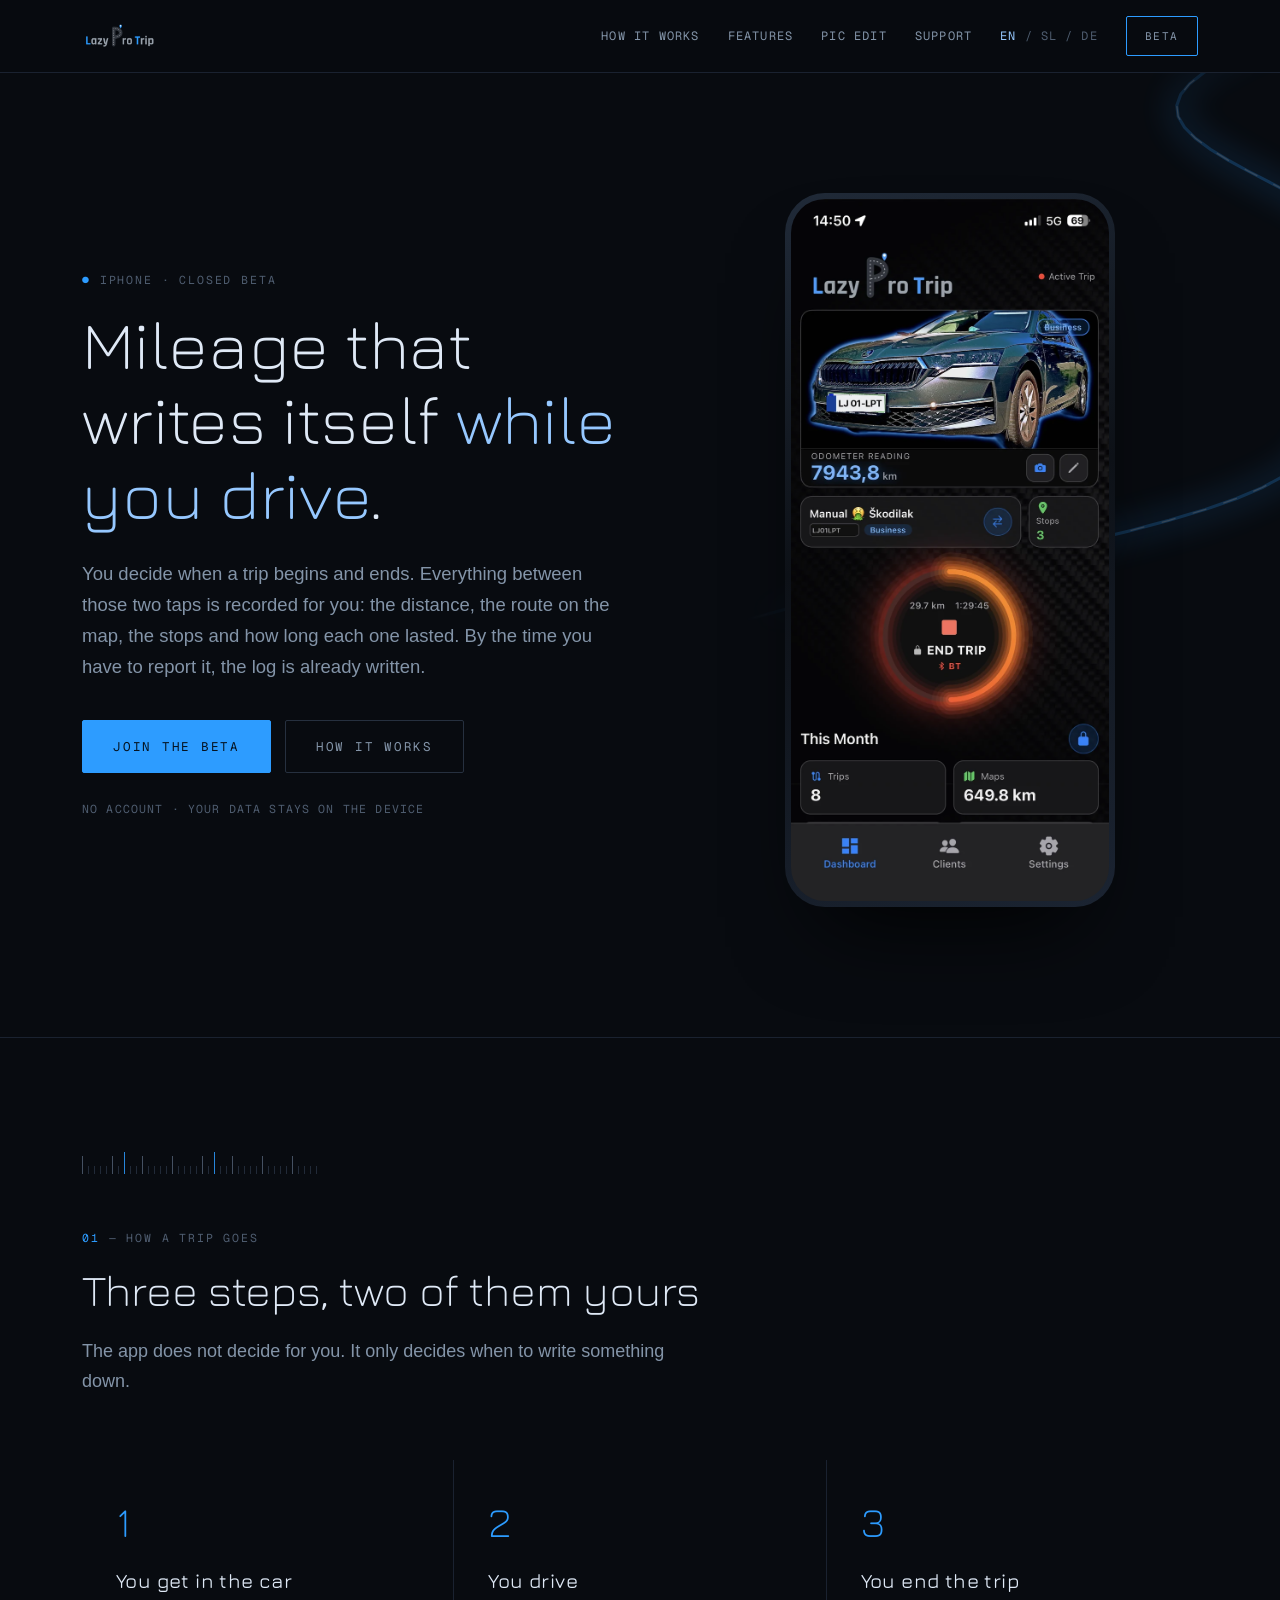
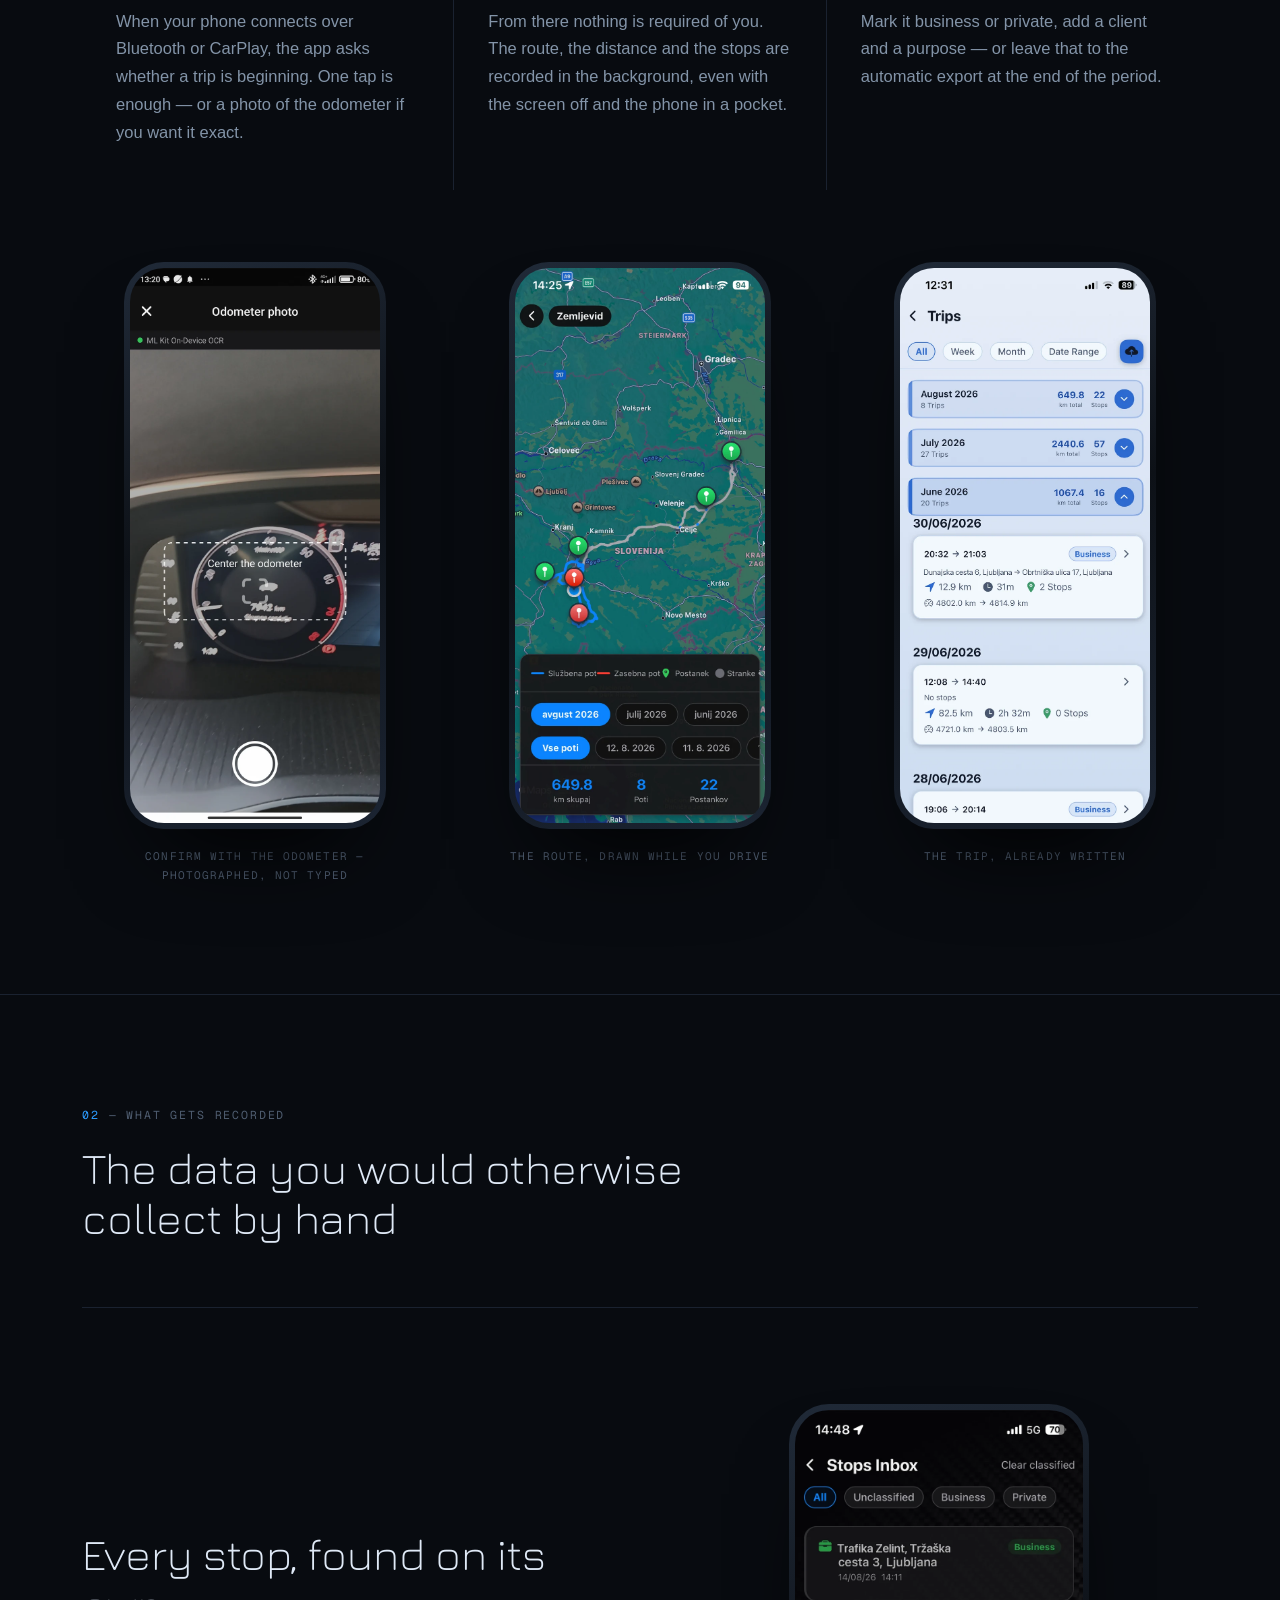
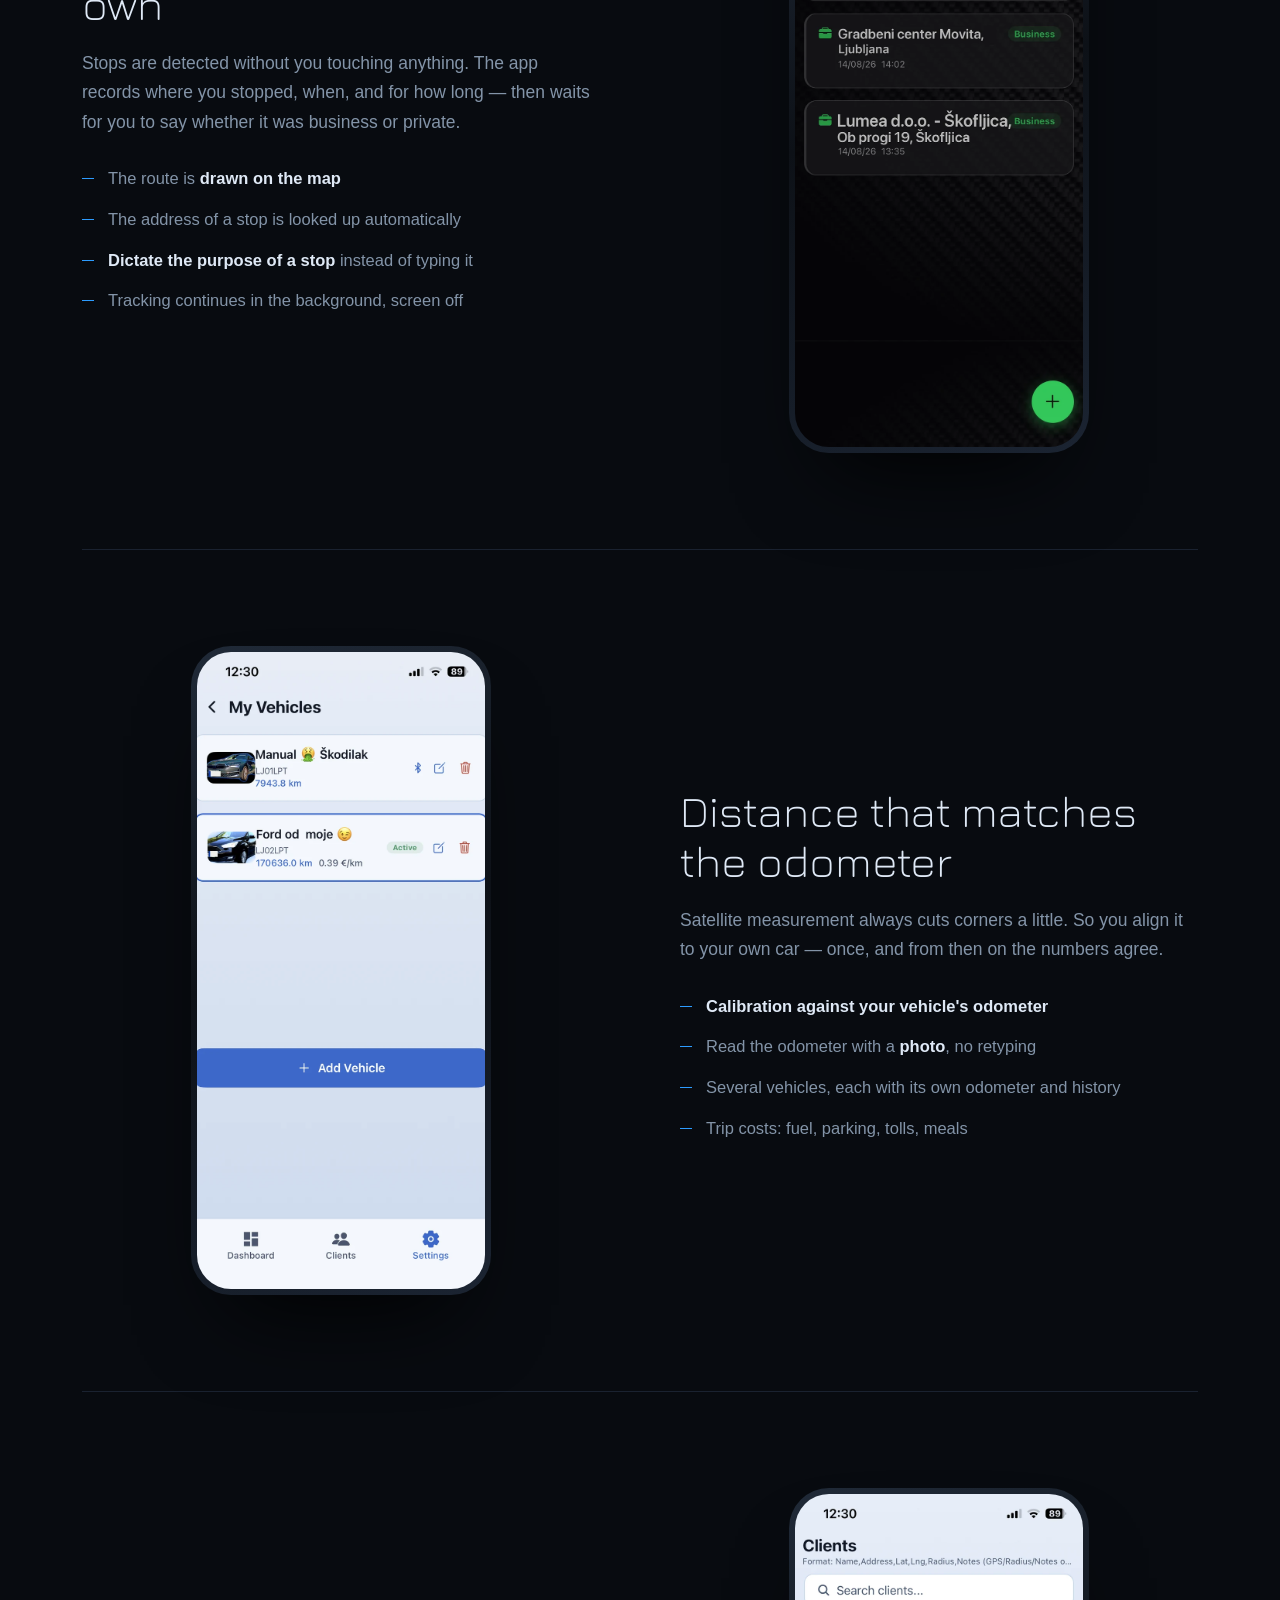
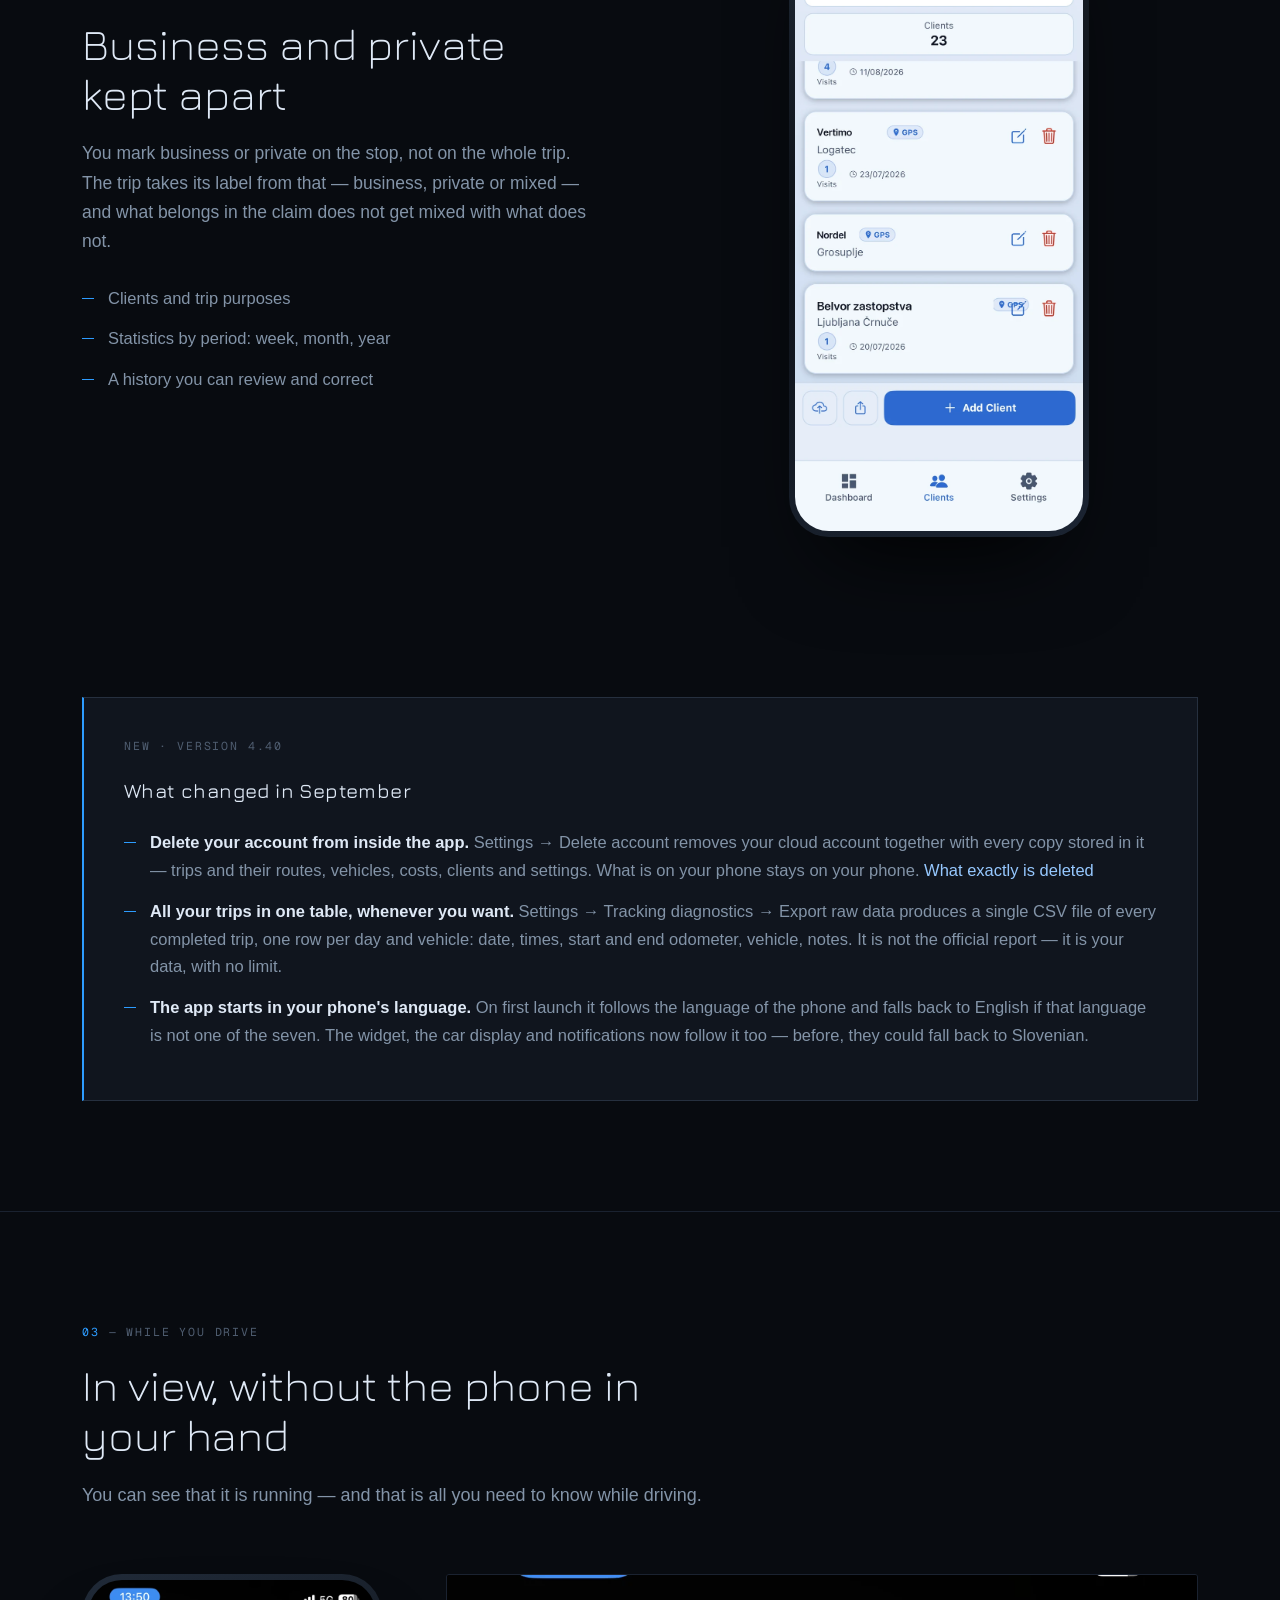
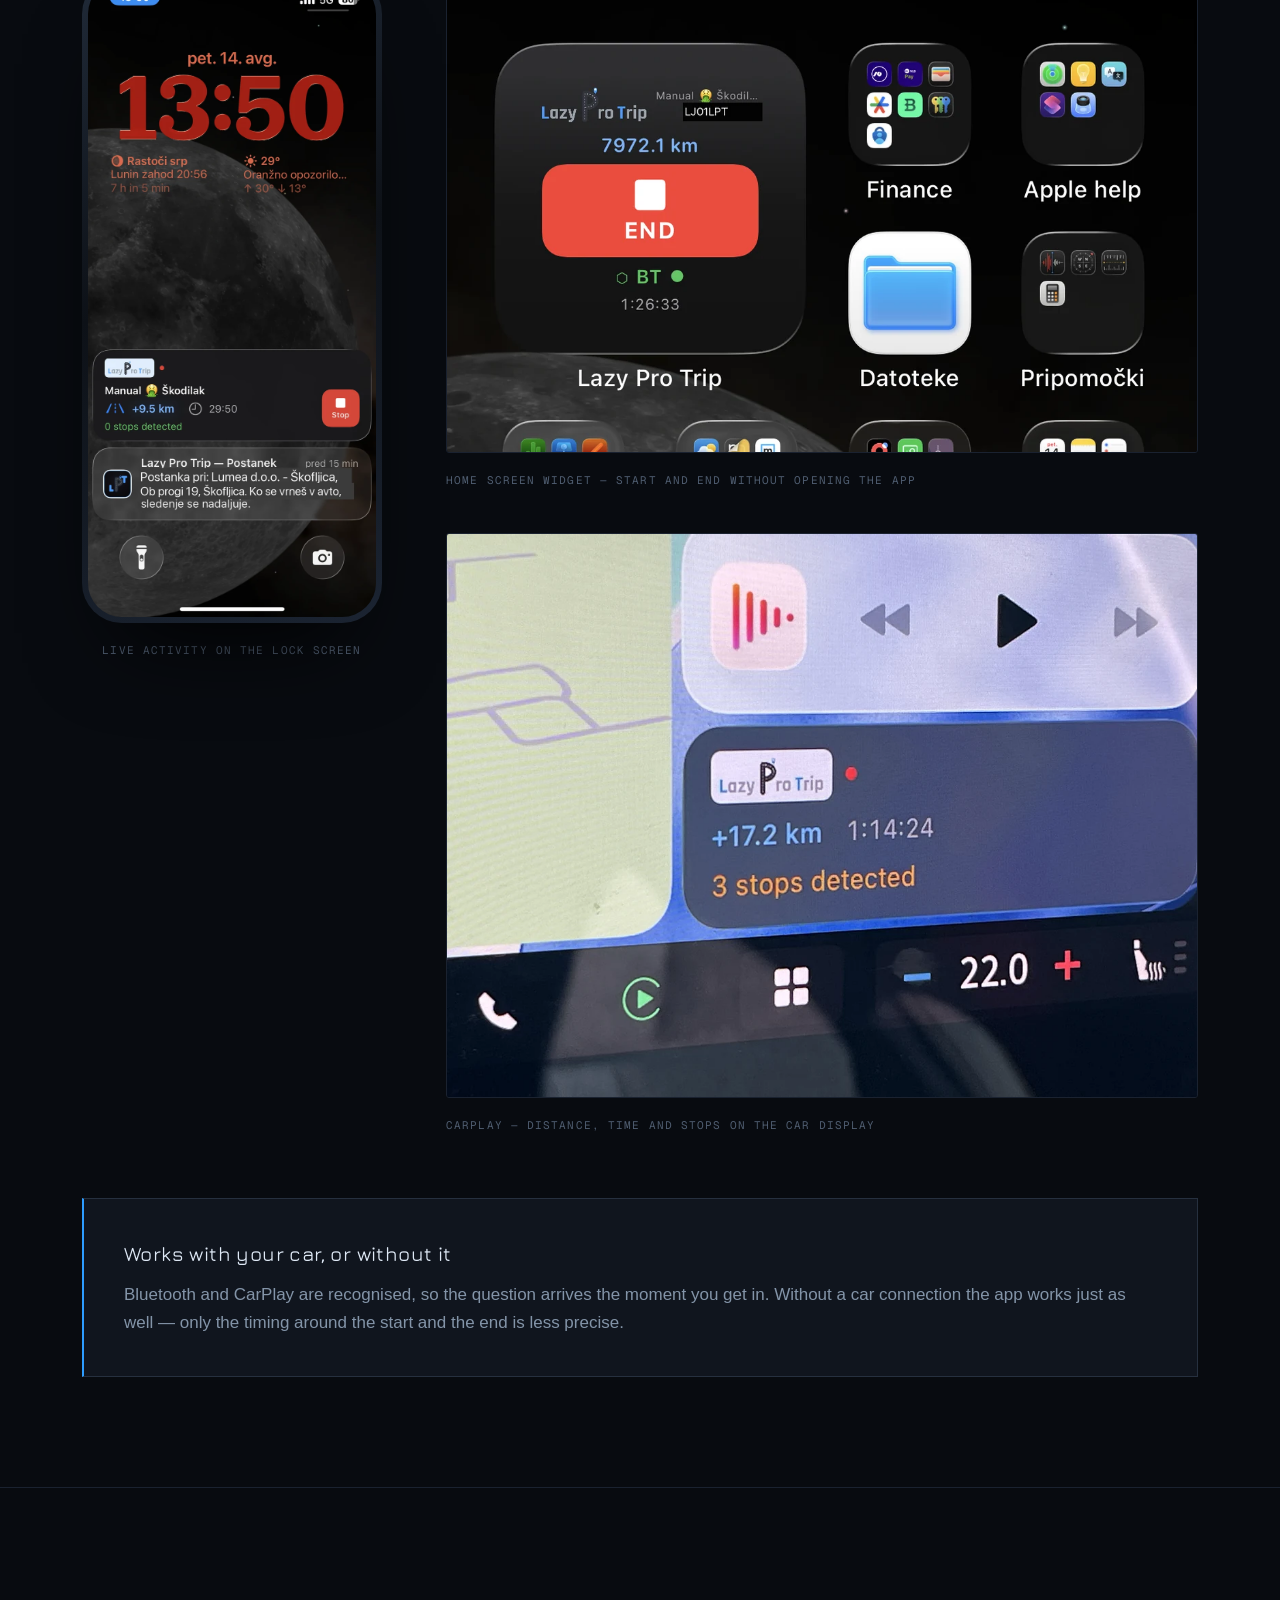
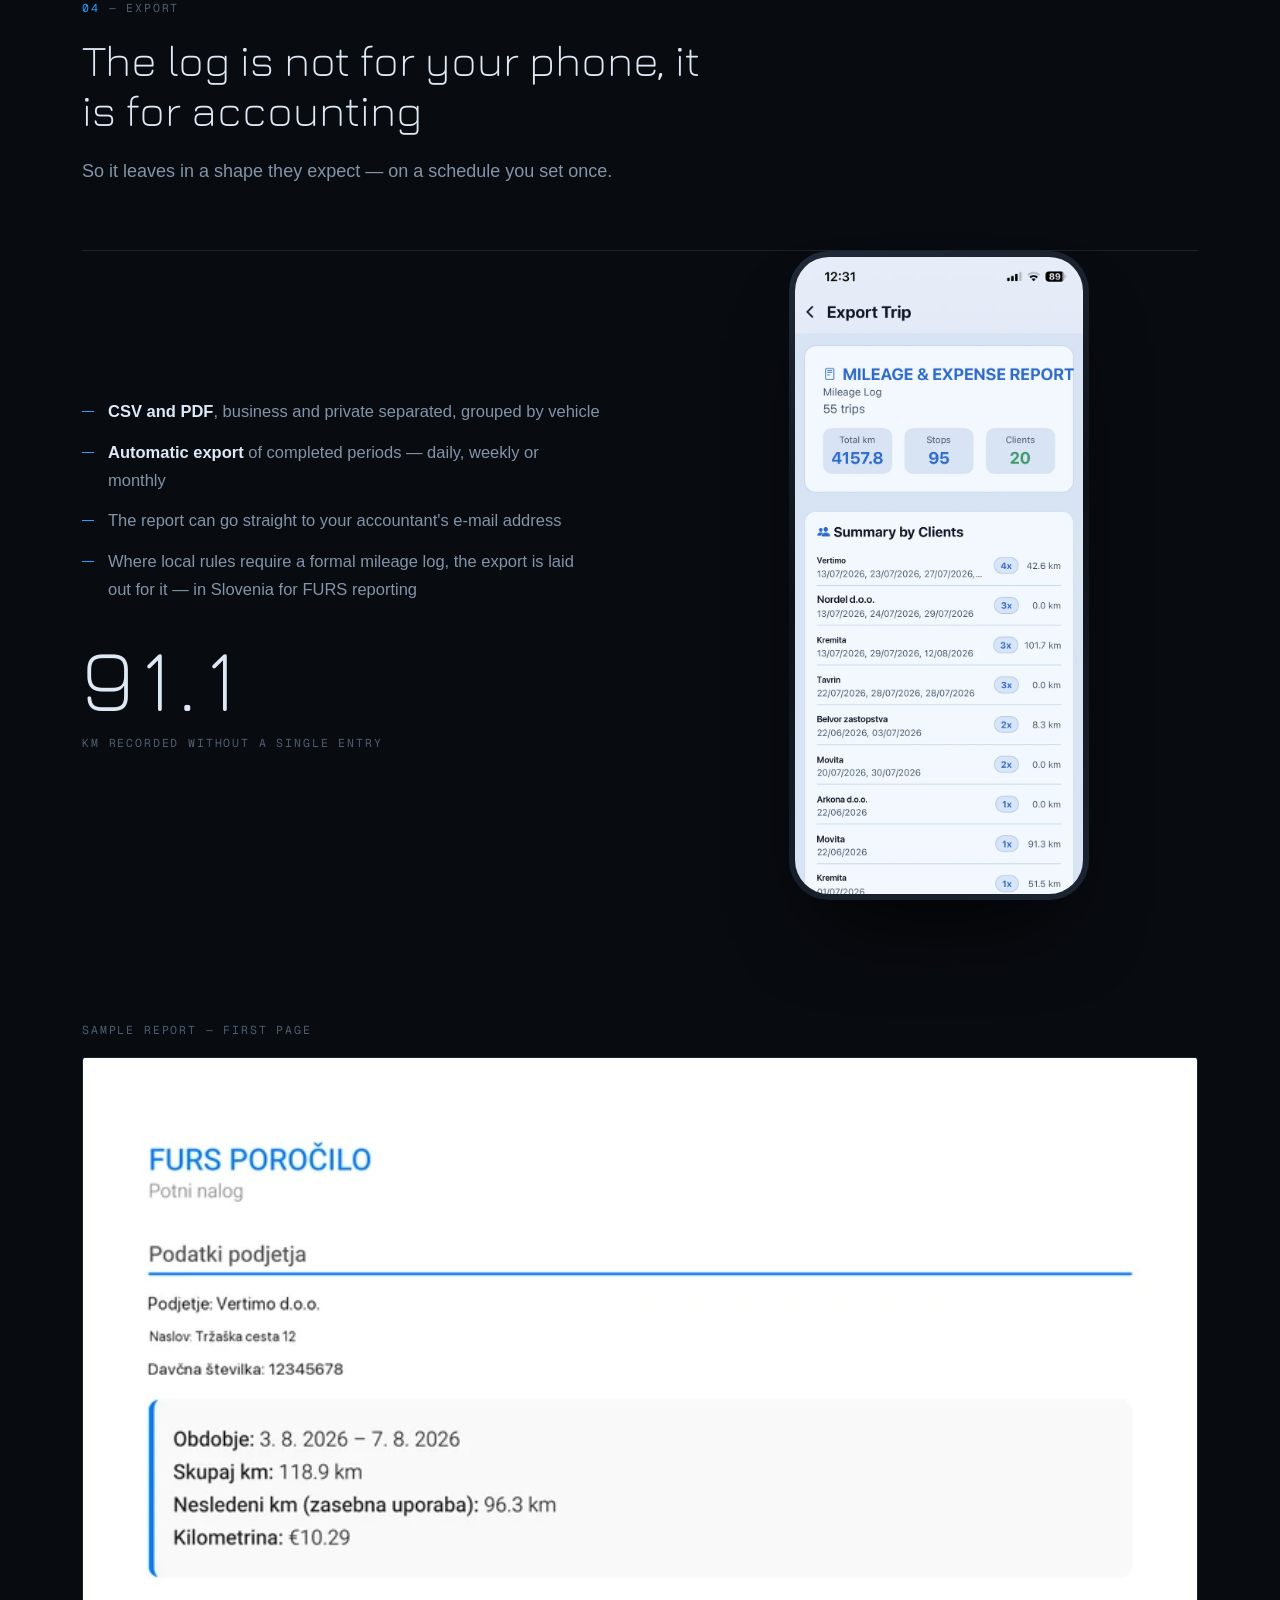
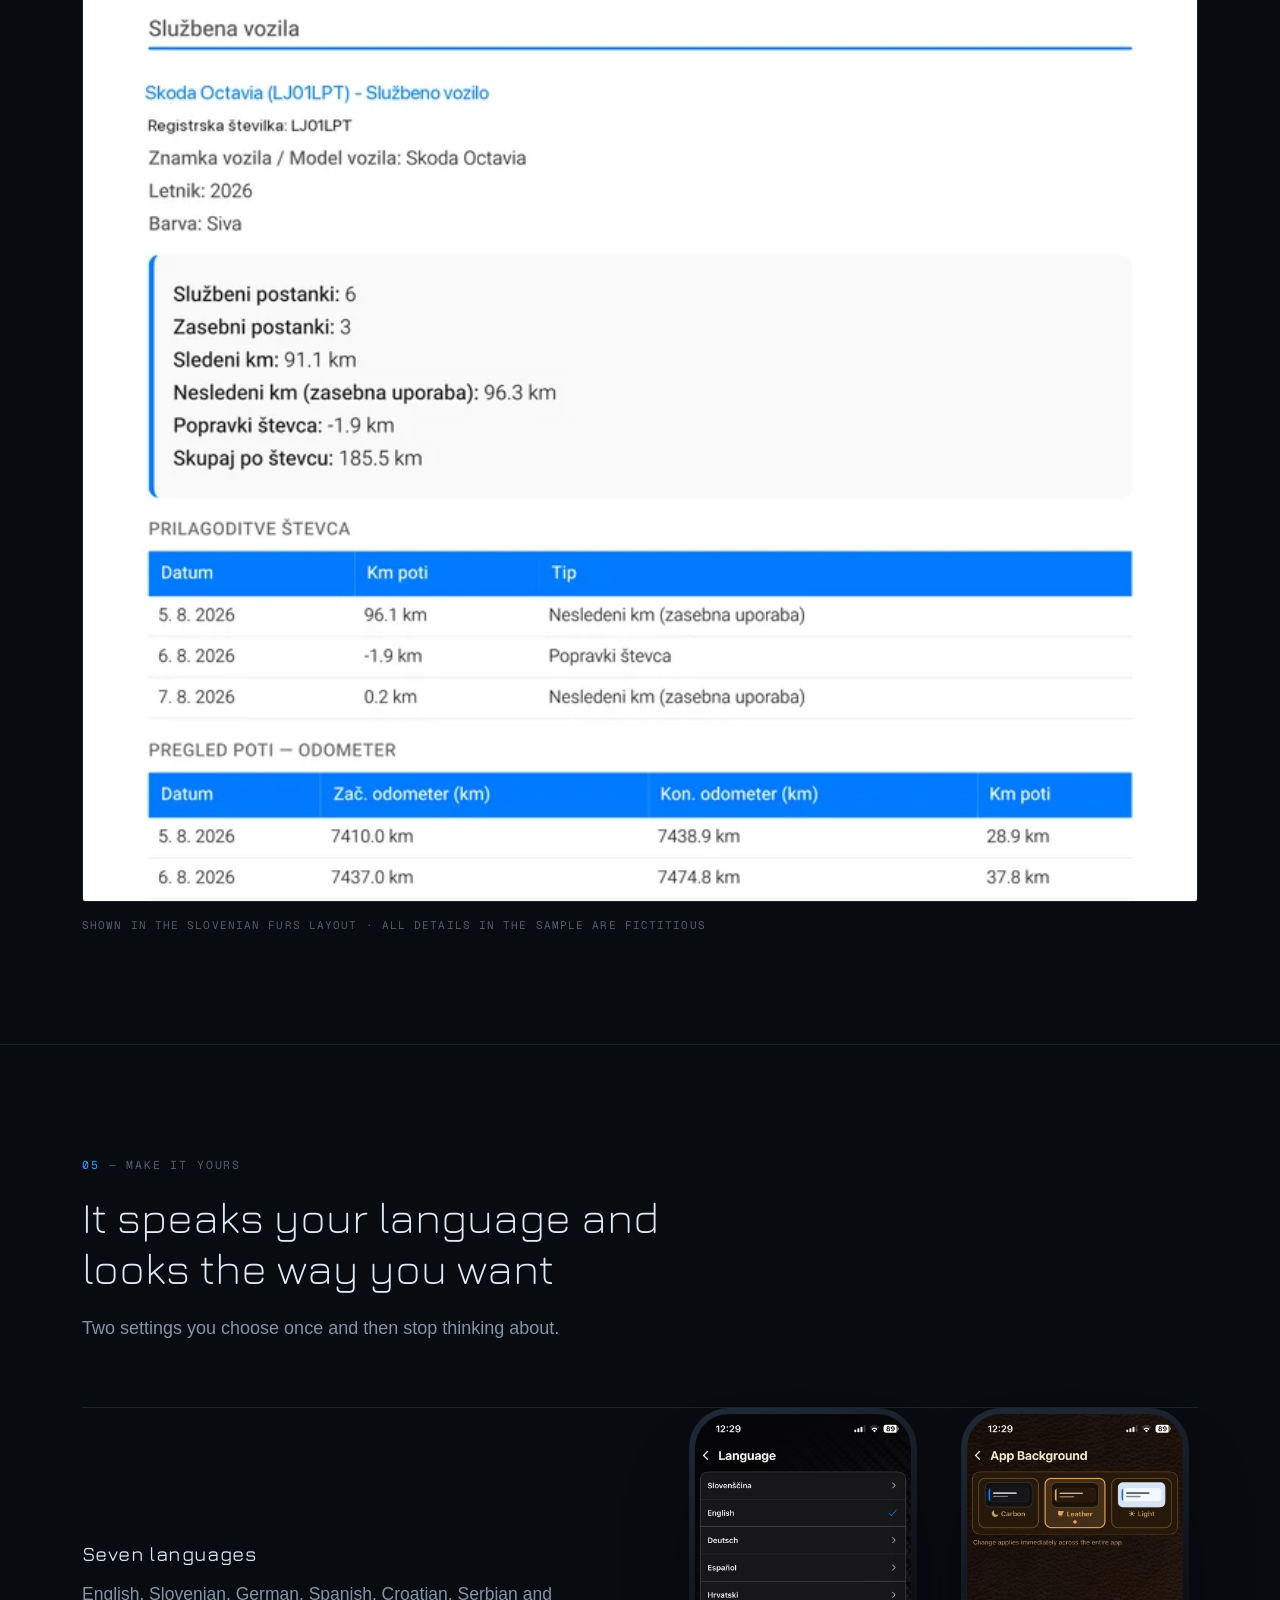
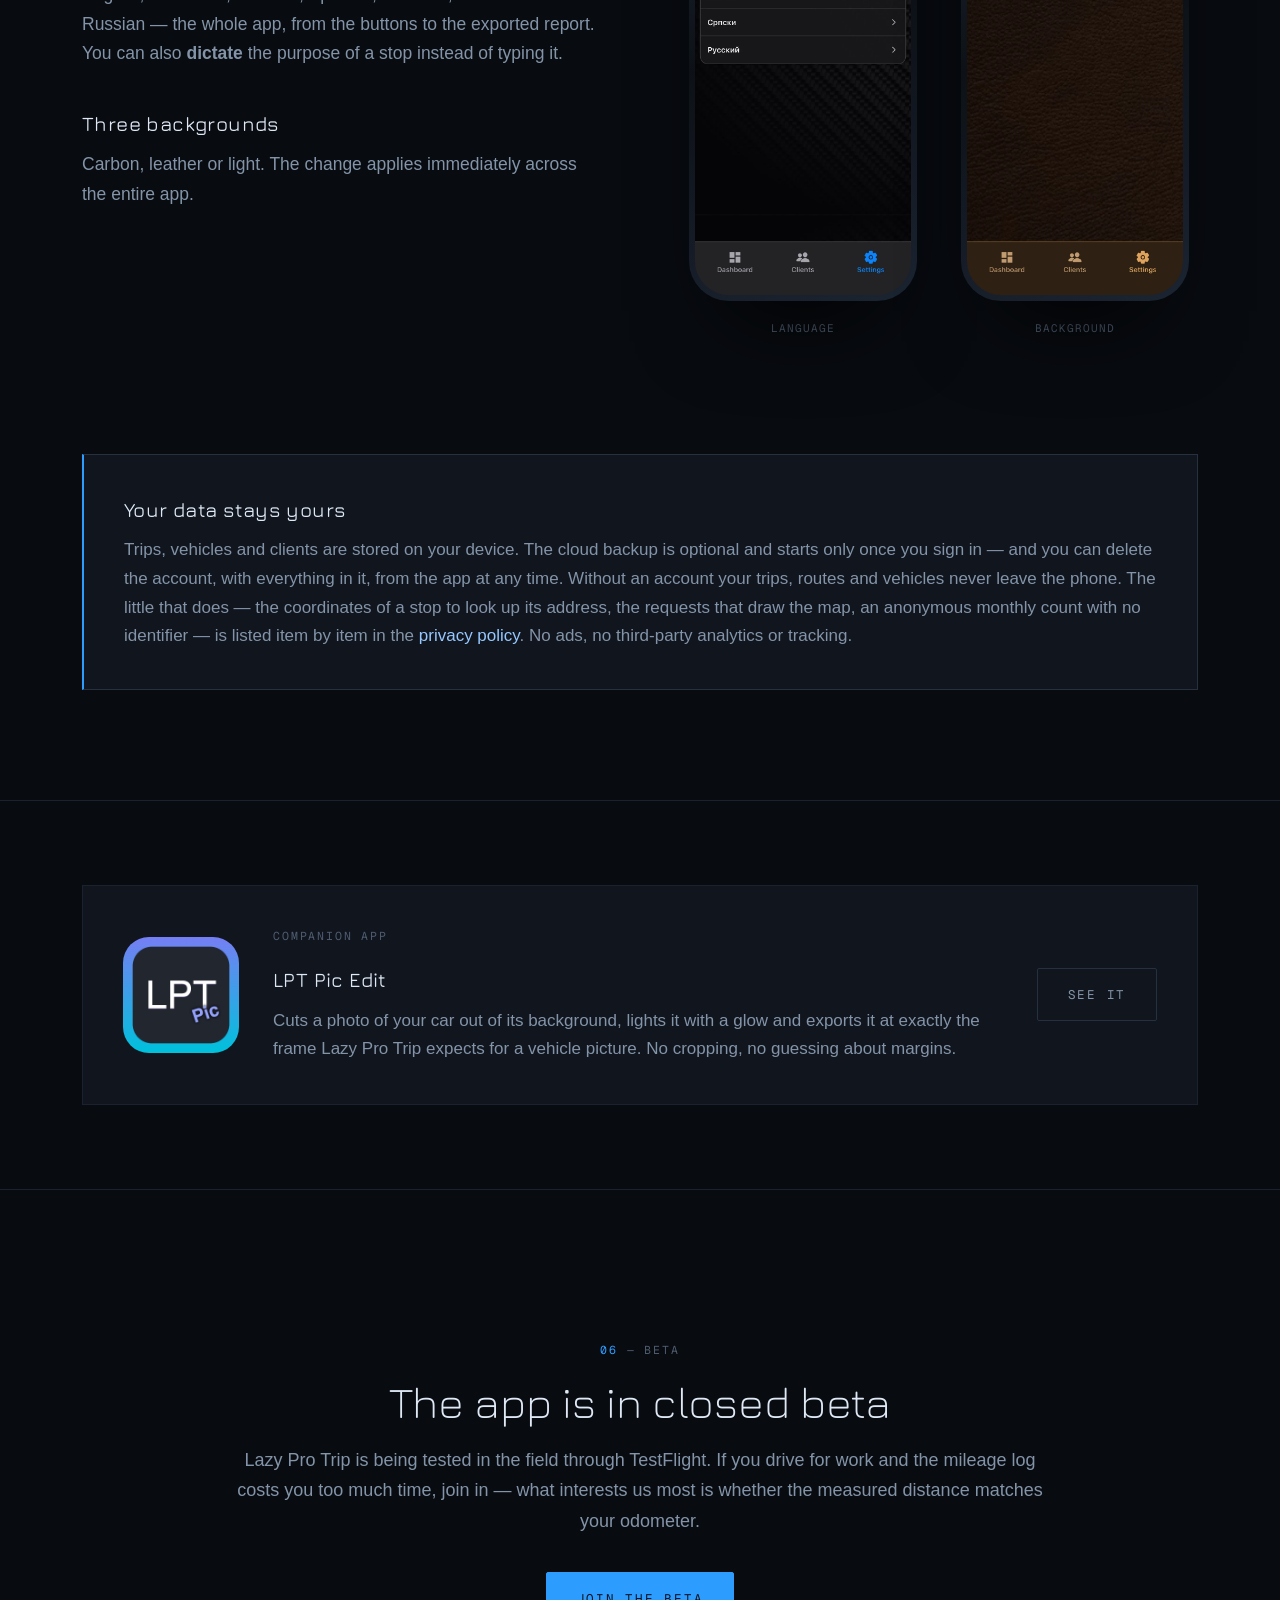
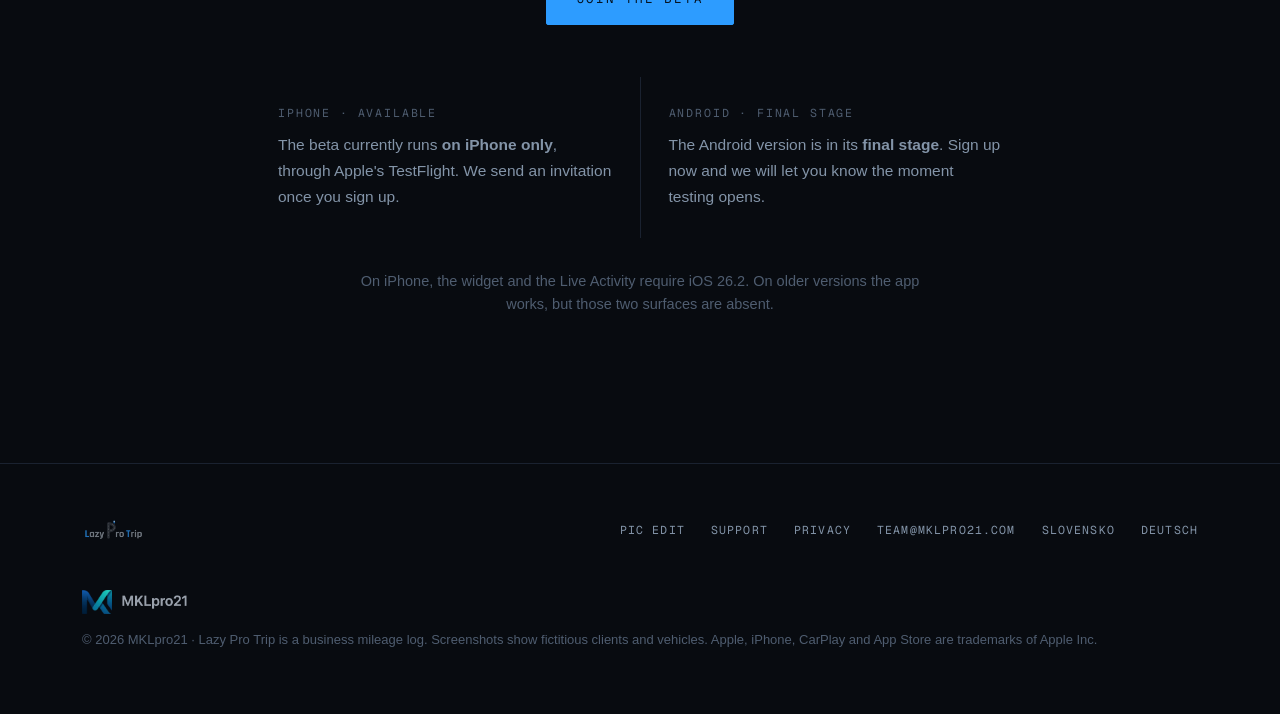
==== index.html @ 9e4a9d32 "Surovi CSV v LPT 4.41: vrstica na dan in vozilo, zacetni in koncni odometer Aplikacija od 4.41 v sur" ====
<!DOCTYPE html>
<html lang="en">
<head>
<meta charset="utf-8">
<meta name="viewport" content="width=device-width, initial-scale=1">
<title>Lazy Pro Trip — mileage logged as you drive</title>
<meta name="description" content="You confirm the start, the app does the rest: distance, route, stops and purpose are recorded while you drive — so the log is already written when it is time to report.">
<link rel="canonical" href="https://mklpro21.com/">
<link rel="alternate" hreflang="sl" href="https://mklpro21.com/sl/">
<link rel="alternate" hreflang="en" href="https://mklpro21.com/">
<link rel="alternate" hreflang="de" href="https://mklpro21.com/de/">
<link rel="alternate" hreflang="x-default" href="https://mklpro21.com/">
<link rel="icon" href="/assets/img/favicon-48.png" sizes="48x48">
<link rel="apple-touch-icon" href="/assets/img/icon-lpt-192.png">
<meta property="og:type" content="website">
<meta property="og:site_name" content="Lazy Pro Trip">
<meta property="og:locale" content="en_GB">
<meta property="og:title" content="Lazy Pro Trip — mileage logged as you drive">
<meta property="og:description" content="You confirm the start, the app records the rest: distance, route, stops and purpose.">
<meta property="og:url" content="https://mklpro21.com/">
<meta property="og:image" content="https://mklpro21.com/assets/img/og-lpt.png">
<meta name="twitter:card" content="summary_large_image">
<meta name="theme-color" content="#080b10">
<link rel="stylesheet" href="/assets/css/site.css">
</head>
<body>

<header class="nav">
  <div class="wrap nav-inner">
    <a class="nav-logo" href="/"><img src="/assets/img/logo.png" alt="Lazy Pro Trip"></a>
    <nav class="nav-links">
      <a class="hide-sm" href="#how">How it works</a>
      <a class="hide-sm" href="#features">Features</a>
      <a class="hide-sm" href="/pic-edit/">Pic Edit</a>
      <a class="hide-sm" href="/podpora/">Support</a>
      <span class="lang"><a class="on" href="/">EN</a>/<a href="/sl/">SL</a>/<a href="/de/">DE</a></span>
      <a class="btn btn-sm" href="#beta">Beta</a>
    </nav>
  </div>
</header>

<!-- ══════════════════════════════════════════════════════ HERO ══ -->
<section class="hero">
  <svg class="hero-trace" viewBox="0 0 1000 1400" fill="none" aria-hidden="true" focusable="false">
    <defs>
      <linearGradient id="tg" x1="0" y1="0" x2="0" y2="1">
        <stop offset="0%" stop-color="#2d9cff" stop-opacity="0"/>
        <stop offset="26%" stop-color="#2d9cff" stop-opacity=".85"/>
        <stop offset="74%" stop-color="#2d9cff" stop-opacity=".55"/>
        <stop offset="100%" stop-color="#2d9cff" stop-opacity="0"/>
      </linearGradient>
      <filter id="tb" x="-30%" y="-10%" width="160%" height="120%">
        <feGaussianBlur stdDeviation="16"/>
      </filter>
      <path id="trace" d="M837.8 30 L865.8 42.2 L889.6 54.4 L908.6 66.5 L921.8 78.7 L928.9 90.9 L930 97 L927.4 109.2 L918.7 121.4 L904.2 133.5 L884.7 145.7 L861.2 157.9 L834.9 170.1 L807.2 182.3 L779.4 194.5 L752.9 206.6 L729.1 218.8 L709 231 L693.5 243.2 L683.4 255.4 L679.1 267.5 L680.6 279.7 L687.7 291.9 L699.9 304.1 L716.5 316.3 L736.4 328.5 L758.6 340.6 L782 352.8 L805.3 365 L827.4 377.2 L847.4 389.4 L864.4 401.5 L878 413.7 L887.7 425.9 L893.4 438.1 L895.4 450.3 L894.1 462.5 L890 474.6 L883.7 486.8 L876.2 499 L868.2 511.2 L860.4 523.4 L853.4 535.5 L847.7 547.7 L843.6 559.9 L841.1 572.1 L840 584.3 L839.9 596.5 L840 608.6 L839.7 620.8 L837.9 633 L833.7 645.2 L826.1 657.4 L814.2 669.5 L797.2 681.7 L774.5 693.9 L745.8 706.1 L711.1 718.3 L670.6 730.5 L624.8 742.6 L574.6 754.8 L521 767 L465.3 779.2 L408.8 791.4 L353 803.5 L299.5 815.7 L249.4 827.9 L204.2 840.1 L164.7 852.3 L131.8 864.5 L105.9 876.6 L87.1 888.8 L75.4 901 L70.3 913.2 L71.1 925.4 L76.9 937.5 L86.8 949.7 L99.6 961.9 L114.2 974.1 L129.6 986.3 L144.8 998.5 L159 1010.6 L171.8 1022.8 L182.8 1035 L192 1047.2 L199.5 1059.4 L205.8 1071.5 L211.3 1083.7 L216.9 1095.9 L223.1 1108.1 L230.9 1120.3 L240.8 1132.5 L253.4 1144.6 L269.2 1156.8 L288.3 1169 L310.7 1181.2 L336 1193.4 L363.8 1205.5 L393.4 1217.7 L423.6 1229.9 L453.7 1242.1 L482.4 1254.3 L508.6 1266.5 L531.3 1278.6 L549.7 1290.8 L563.1 1303 L570.9 1315.2 L573.1 1327.4 L569.8 1339.5 L561.4 1351.7 L548.6 1363.9 L540.8 1370"/>
    </defs>
    <use href="#trace" stroke="url(#tg)" stroke-width="26" filter="url(#tb)" opacity=".5"/>
    <use href="#trace" stroke="url(#tg)" stroke-width="3.4"/>
    <use href="#trace" stroke="#e8f1ff" stroke-width="1.4" stroke-dasharray="16 20" opacity=".55"/>
    <g fill="none" stroke="#2d9cff" stroke-opacity=".5">
      <circle cx="930" cy="97" r="13"/><circle cx="895.4" cy="450.3" r="13"/>
      <circle cx="840" cy="608.6" r="13"/><circle cx="70.3" cy="913.2" r="13"/>
      <circle cx="573.1" cy="1327.4" r="13"/>
    </g>
  </svg>

  <div class="wrap hero-grid">
    <div>
      <span class="tag"><span class="n">●</span> iPhone · closed beta</span>
      <h1>Mileage that writes itself <em>while you drive</em>.</h1>
      <p class="lede">
        You decide when a trip begins and ends. Everything between those two taps
        is recorded for you: the distance, the route on the map, the stops and how
        long each one lasted. By the time you have to report it, the log is
        already written.
      </p>
      <div class="actions">
        <a class="btn btn-solid" href="#beta">Join the beta</a>
        <a class="btn btn-quiet" href="#how">How it works</a>
      </div>
      <p class="hero-note">No account · Your data stays on the device</p>
    </div>

    <div>
      <div class="device device-lg">
        <div class="device-screen">
          <img src="/assets/img/shots/01-aktivna-pot.webp" alt="Lazy Pro Trip dashboard during an active trip, showing distance, elapsed time and the end-trip control" width="760" height="1645" loading="eager">
        </div>
      </div>
    </div>
  </div>
</section>

<!-- ══════════════════════════════════════════════════════ HOW ══ -->
<section class="section" id="how">
  <div class="wrap">
    <div class="rule-ticks" aria-hidden="true">
      <i></i><i></i><i></i><i></i><i></i><i></i><i></i><i class="on"></i><i></i><i></i>
      <i></i><i></i><i></i><i></i><i></i><i></i><i></i><i></i><i></i><i></i>
      <i></i><i></i><i class="on"></i><i></i><i></i><i></i><i></i><i></i><i></i><i></i>
      <i></i><i></i><i></i><i></i><i></i><i></i><i></i><i></i><i></i><i></i>
    </div>
    <div class="section-head">
      <span class="tag"><span class="n">01</span> — how a trip goes</span>
      <h2>Three steps, two of them yours</h2>
      <p>The app does not decide for you. It only decides when to write something down.</p>
    </div>

    <div class="steps">
      <div class="step">
        <div class="num">1</div>
        <h3>You get in the car</h3>
        <p>
          When your phone connects over Bluetooth or CarPlay, the app asks whether
          a trip is beginning. One tap is enough — or a photo of the odometer if
          you want it exact.
        </p>
      </div>
      <div class="step">
        <div class="num">2</div>
        <h3>You drive</h3>
        <p>
          From there nothing is required of you. The route, the distance and the
          stops are recorded in the background, even with the screen off and the
          phone in a pocket.
        </p>
      </div>
      <div class="step">
        <div class="num">3</div>
        <h3>You end the trip</h3>
        <p>
          Mark it business or private, add a client and a purpose — or leave that
          to the automatic export at the end of the period.
        </p>
      </div>
    </div>

    <div class="trio" style="margin-top:72px">
      <div>
        <div class="device">
          <div class="device-screen">
            <img src="/assets/img/shots/14b-ocr-stevca-en.webp" alt="Camera pointed at the car's odometer; the app reads the number itself" width="760" height="1647" loading="lazy">
          </div>
        </div>
        <p class="caption">Confirm with the odometer — photographed, not typed</p>
      </div>
      <div>
        <div class="device">
          <div class="device-screen">
            <img src="/assets/img/shots/02-zemljevid-poti.webp" alt="Map with the driven routes and marked stops" width="760" height="1645" loading="lazy">
          </div>
        </div>
        <p class="caption">The route, drawn while you drive</p>
      </div>
      <div>
        <div class="device">
          <div class="device-screen">
            <img src="/assets/img/shots/04-seznam-poti.webp" alt="List of recorded trips with distance, duration and number of stops" width="760" height="1645" loading="lazy">
          </div>
        </div>
        <p class="caption">The trip, already written</p>
      </div>
    </div>
  </div>
</section>

<!-- ══════════════════════════════════════════════════════ FEATURES ══ -->
<section class="section" id="features">
  <div class="wrap">
    <div class="section-head">
      <span class="tag"><span class="n">02</span> — what gets recorded</span>
      <h2>The data you would otherwise collect by hand</h2>
    </div>

    <div class="feature">
      <div class="ftext">
        <h2>Every stop, found on its own</h2>
        <p>
          Stops are detected without you touching anything. The app records where
          you stopped, when, and for how long — then waits for you to say whether
          it was business or private.
        </p>
        <ul class="ticks">
          <li>The route is <strong>drawn on the map</strong></li>
          <li>The address of a stop is looked up automatically</li>
          <li><strong>Dictate the purpose of a stop</strong> instead of typing it</li>
          <li>Tracking continues in the background, screen off</li>
        </ul>
      </div>
      <div class="device">
        <div class="device-screen">
          <img src="/assets/img/shots/16-postanki.webp" alt="Stops inbox with three detected stops waiting to be classified as business or private" width="760" height="1645" loading="lazy">
        </div>
      </div>
    </div>

    <div class="feature rev">
      <div class="ftext">
        <h2>Distance that matches the odometer</h2>
        <p>
          Satellite measurement always cuts corners a little. So you align it to
          your own car — once, and from then on the numbers agree.
        </p>
        <ul class="ticks">
          <li><strong>Calibration against your vehicle's odometer</strong></li>
          <li>Read the odometer with a <strong>photo</strong>, no retyping</li>
          <li>Several vehicles, each with its own odometer and history</li>
          <li>Trip costs: fuel, parking, tolls, meals</li>
        </ul>
      </div>
      <div class="device">
        <div class="device-screen">
          <img src="/assets/img/shots/03-vozila.webp" alt="Vehicle list with photos, registration and odometer readings" width="760" height="1645" loading="lazy">
        </div>
      </div>
    </div>

    <div class="feature">
      <div class="ftext">
        <h2>Business and private kept apart</h2>
        <p>
          You mark business or private on the stop, not on the whole trip. The
          trip takes its label from that — business, private or mixed — and what
          belongs in the claim does not get mixed with what does not.
        </p>
        <ul class="ticks">
          <li>Clients and trip purposes</li>
          <li>Statistics by period: week, month, year</li>
          <li>A history you can review and correct</li>
        </ul>
      </div>
      <div class="device">
        <div class="device-screen">
          <img src="/assets/img/shots/15-stranke.webp" alt="Client list with visit counts and last visit dates" width="760" height="1645" loading="lazy">
        </div>
      </div>
    </div>
    <div class="note" style="margin-top:64px">
      <span class="tag">New · version 4.40</span>
      <h3>What changed in September</h3>
      <ul class="ticks" style="margin-top:22px">
        <li><strong>Delete your account from inside the app.</strong> Settings → Delete
            account removes your cloud account together with every copy stored in it —
            trips and their routes, vehicles, costs, clients and settings. What is on
            your phone stays on your phone. <a href="/zasebnost/#delete-account">What exactly is deleted</a></li>
        <li><strong>All your trips in one table, whenever you want.</strong> Settings →
            Tracking diagnostics → Export raw data produces a single CSV file of every
            completed trip, one row per day and vehicle: date, times, start and end
            odometer, vehicle, notes. It is not the official report — it is your data, with no limit.</li>
        <li><strong>The app starts in your phone's language.</strong> On first launch it
            follows the language of the phone and falls back to English if that language
            is not one of the seven. The widget, the car display and notifications now
            follow it too — before, they could fall back to Slovenian.</li>
      </ul>
    </div>
  </div>
</section>

<!-- ══════════════════════════════════════════════════════ WHILE DRIVING ══ -->
<section class="section">
  <div class="wrap">
    <div class="section-head">
      <span class="tag"><span class="n">03</span> — while you drive</span>
      <h2>In view, without the phone in your hand</h2>
      <p>You can see that it is running — and that is all you need to know while driving.</p>
    </div>

    <div class="split">
      <div>
        <div class="device">
          <div class="device-screen">
            <img src="/assets/img/shots/07-ziva-aktivnost.webp" alt="Lock Screen Live Activity showing distance, elapsed time and stops detected" width="760" height="1645" loading="lazy">
          </div>
        </div>
        <p class="caption">Live Activity on the Lock Screen</p>
      </div>
      <div class="stack">
        <div>
          <div class="wide">
            <img src="/assets/img/shots/08-widget.webp" alt="Lazy Pro Trip widget on the iPhone Home Screen with an end-trip button" width="720" height="458" loading="lazy">
          </div>
          <p class="caption caption-l">Home Screen widget — start and end without opening the app</p>
        </div>
        <div>
          <div class="wide">
            <img src="/assets/img/shots/06-carplay.webp" alt="Car display running CarPlay with the Lazy Pro Trip trip in progress" width="720" height="540" loading="lazy">
          </div>
          <p class="caption caption-l">CarPlay — distance, time and stops on the car display</p>
        </div>
      </div>
    </div>

    <div class="note" style="margin-top:64px">
      <h3>Works with your car, or without it</h3>
      <p>
        Bluetooth and CarPlay are recognised, so the question arrives the moment
        you get in. Without a car connection the app works just as well — only the
        timing around the start and the end is less precise.
      </p>
    </div>
  </div>
</section>

<!-- ══════════════════════════════════════════════════════ EXPORT ══ -->
<section class="section">
  <div class="wrap">
    <div class="section-head">
      <span class="tag"><span class="n">04</span> — export</span>
      <h2>The log is not for your phone, it is for accounting</h2>
      <p>So it leaves in a shape they expect — on a schedule you set once.</p>
    </div>

    <div class="feature" style="padding-top:0">
      <div class="ftext">
        <ul class="ticks" style="margin-top:0">
          <li><strong>CSV and PDF</strong>, business and private separated, grouped by vehicle</li>
          <li><strong>Automatic export</strong> of completed periods — daily, weekly or monthly</li>
          <li>The report can go straight to your accountant's e-mail address</li>
          <li>Where local rules require a formal mileage log, the export is laid out
              for it — in Slovenia for FURS reporting</li>
        </ul>
        <p style="margin-top:30px">
          <span class="odo">91.1</span>
          <span class="tag" style="margin:10px 0 0">km recorded without a single entry</span>
        </p>
      </div>
      <div class="device">
        <div class="device-screen">
          <img src="/assets/img/shots/05-izvoz.webp" alt="Mileage and expense report with totals and a summary by client" width="760" height="1645" loading="lazy">
        </div>
      </div>
    </div>

    <div style="margin-top:24px">
      <span class="tag">Sample report — first page</span>
      <div class="wide">
        <img src="/assets/img/shots/28-vzorec-porocila.webp" alt="First page of an exported report with company details, vehicle and trip overview" width="760" height="984" loading="lazy">
      </div>
      <p class="caption caption-l" style="margin-top:14px">
        Shown in the Slovenian FURS layout · all details in the sample are fictitious
      </p>
    </div>
  </div>
</section>

<!-- ══════════════════════════════════════════════════════ MAKE IT YOURS ══ -->
<section class="section">
  <div class="wrap">
    <div class="section-head">
      <span class="tag"><span class="n">05</span> — make it yours</span>
      <h2>It speaks your language and looks the way you want</h2>
      <p>Two settings you choose once and then stop thinking about.</p>
    </div>

    <div class="feature" style="padding-top:0">
      <div class="ftext">
        <h3>Seven languages</h3>
        <p>
          English, Slovenian, German, Spanish, Croatian, Serbian and Russian —
          the whole app, from the buttons to the exported report. You can also
          <strong>dictate</strong> the purpose of a stop instead of typing it.
        </p>
        <h3 style="margin-top:38px">Three backgrounds</h3>
        <p>
          Carbon, leather or light. The change applies immediately across the
          entire app.
        </p>
      </div>
      <div class="two-up">
        <div>
          <div class="device">
            <div class="device-screen">
              <img src="/assets/img/shots/19-jeziki.webp" alt="Language picker: Slovenian, English, German, Spanish, Croatian, Serbian" width="760" height="1645" loading="lazy">
            </div>
          </div>
          <p class="caption">Language</p>
        </div>
        <div>
          <div class="device">
            <div class="device-screen">
              <img src="/assets/img/shots/29-ozadja.webp" alt="App background picker: Carbon, Leather or Light" width="760" height="1645" loading="lazy">
            </div>
          </div>
          <p class="caption">Background</p>
        </div>
      </div>
    </div>

    <div class="note" style="margin-top:20px">
      <h3>Your data stays yours</h3>
      <p>
        Trips, vehicles and clients are stored on your device. The cloud backup is
        optional and starts only once you sign in — and you can delete the account,
        with everything in it, from the app at any time. Without an account your
        trips, routes and vehicles never leave the phone. The little that does — the
        coordinates of a stop to look up its address, the requests that draw the map,
        an anonymous monthly count with no identifier — is listed item by item in the
        <a href="/zasebnost/">privacy policy</a>. No ads, no third-party analytics or
        tracking.
      </p>
    </div>
  </div>
</section>

<!-- ══════════════════════════════════════════════════════ PIC EDIT ══ -->
<section class="section section-tight">
  <div class="wrap">
    <div class="crossapp">
      <img src="/assets/img/icon-picedit-1024.png" alt="LPT Pic Edit" width="1024" height="1024" loading="lazy">
      <div>
        <span class="tag">Companion app</span>
        <h3>LPT Pic Edit</h3>
        <p>
          Cuts a photo of your car out of its background, lights it with a glow and
          exports it at exactly the frame Lazy Pro Trip expects for a vehicle
          picture. No cropping, no guessing about margins.
        </p>
      </div>
      <a class="btn btn-quiet" href="/pic-edit/">See it</a>
    </div>
  </div>
</section>

<!-- ══════════════════════════════════════════════════════ BETA ══ -->
<section class="section" id="beta">
  <div class="wrap">
    <div class="cta">
      <span class="tag" style="text-align:center"><span class="n">06</span> — beta</span>
      <h2>The app is in closed beta</h2>
      <p>
        Lazy Pro Trip is being tested in the field through TestFlight. If you drive
        for work and the mileage log costs you too much time, join in — what
        interests us most is whether the measured distance matches your odometer.
      </p>
      <a class="btn btn-solid" href="mailto:team@mklpro21.com?subject=Lazy%20Pro%20Trip%20beta&amp;body=Hello%2C%0A%0AI%20would%20like%20to%20join%20the%20Lazy%20Pro%20Trip%20beta.%0A%0APhone%20model%3A%20%0AiOS%20version%3A%20%0ACar%20(Bluetooth%20or%20CarPlay)%3A%20%0A%0AKind%20regards%2C%0A">Join the beta</a>

      <div class="platforms">
        <div class="plat">
          <span class="tag">iPhone · available</span>
          <p>The beta currently runs <strong>on iPhone only</strong>, through Apple's TestFlight. We send an invitation once you sign up.</p>
        </div>
        <div class="plat">
          <span class="tag">Android · final stage</span>
          <p>The Android version is in its <strong>final stage</strong>. Sign up now and we will let you know the moment testing opens.</p>
        </div>
      </div>

      <p class="fine">
        On iPhone, the widget and the Live Activity require iOS 26.2. On older
        versions the app works, but those two surfaces are absent.
      </p>
    </div>
  </div>
</section>

<footer class="footer">
  <div class="wrap footer-inner">
    <img src="/assets/img/logo.png" alt="Lazy Pro Trip">
    <div class="footer-links">
      <a href="/pic-edit/">Pic Edit</a>
      <a href="/podpora/">Support</a>
      <a href="/zasebnost/">Privacy</a>
      <a href="mailto:team@mklpro21.com">team@mklpro21.com</a>
      <a href="/sl/">Slovensko</a>
      <a href="/de/">Deutsch</a>
    </div>
    <div class="maker">
      <img class="maker-mark" src="/assets/img/mklpro21-mark.png" alt="" width="160" height="128">
      <img class="maker-word" src="/assets/img/mklpro21-wordmark.png" alt="MKLpro21" width="440" height="95">
    </div>
    <p class="fine-print">
      © 2026 MKLpro21 · Lazy Pro Trip is a business mileage log.
      Screenshots show fictitious clients and vehicles.
      Apple, iPhone, CarPlay and App Store are trademarks of Apple Inc.
    </p>
  </div>
</footer>

</body>
</html>
---- assets/css/site.css ----
/* ============================================================================
   mklpro21.com — Lazy Pro Trip
   Oblikovanje po filozofiji »Odometrična tišina« (design/OBLIKOVNA-FILOZOFIJA.md):
   temno polje, ozka paleta, lasne črte, klinične oznake, ena gesta na odsek.
   Pisavi Jura in Geist Mono gostujeta lokalno (SIL OFL) — brez zunanjih zahtevkov.
   ========================================================================== */

@font-face {
  font-family: "Jura";
  src: url("/assets/fonts/Jura-Light.ttf") format("truetype");
  font-weight: 300;
  font-display: swap;
}
@font-face {
  font-family: "Jura";
  src: url("/assets/fonts/Jura-Medium.ttf") format("truetype");
  font-weight: 500;
  font-display: swap;
}
@font-face {
  font-family: "GeistMono";
  src: url("/assets/fonts/GeistMono-Regular.ttf") format("truetype");
  font-weight: 400;
  font-display: swap;
}

:root {
  --bg: #080b10;
  --bg-2: #0b0f16;
  --surface: #10151e;
  --surface-2: #141b26;
  --line: #1a2230;
  --line-2: #26303f;
  --text: #dfe9f6;
  --muted: #8394a8;
  --dim: #4f5d70;
  --blue: #2d9cff;
  --blue-pale: #96c8ff;

  --sans: -apple-system, BlinkMacSystemFont, "Segoe UI", Roboto, "Helvetica Neue",
    Arial, sans-serif;
  --display: "Jura", var(--sans);
  --mono: "GeistMono", ui-monospace, SFMono-Regular, Menlo, monospace;

  --wrap: 1180px;
  --gutter: 32px;
}

* { box-sizing: border-box; }
html { scroll-behavior: smooth; }

body {
  margin: 0;
  background: var(--bg);
  color: var(--text);
  font-family: var(--sans);
  font-size: 17px;
  line-height: 1.68;
  -webkit-font-smoothing: antialiased;
  overflow-x: hidden;
}

img, svg { max-width: 100%; display: block; }
a { color: var(--blue-pale); text-decoration: none; }
a:hover { text-decoration: underline; }

.wrap { width: 100%; max-width: var(--wrap); margin: 0 auto; padding: 0 var(--gutter); }

/* ---------------------------------------------------------------- oznake ---
   Klinična oznaka: majhna, razmaknjena, monospace. Označuje, ne razlaga. */

.tag {
  display: block;
  font-family: var(--mono);
  font-size: 11.5px;
  letter-spacing: 0.16em;
  text-transform: uppercase;
  color: var(--dim);
  margin-bottom: 18px;
}
.tag .n { color: var(--blue); }

/* ---------------------------------------------------------------- glava --- */

.nav {
  position: sticky;
  top: 0;
  z-index: 60;
  background: rgba(8, 11, 16, 0.86);
  backdrop-filter: blur(16px);
  -webkit-backdrop-filter: blur(16px);
  border-bottom: 1px solid var(--line);
}
.nav-inner { display: flex; align-items: center; gap: 30px; height: 72px; }
.nav-logo { flex-shrink: 0; }
/* width:auto je nujen — atribut width v HTML sicer razpotegne znak v flexu */
.nav-logo img { height: 24px; width: auto; max-width: none; }
.nav-logo:hover { text-decoration: none; }

.nav-links {
  display: flex;
  align-items: center;
  gap: 28px;
  margin-left: auto;
  font-family: var(--mono);
  font-size: 12px;
  letter-spacing: 0.1em;
  text-transform: uppercase;
}
.nav-links a { color: var(--muted); }
.nav-links a:hover { color: var(--text); text-decoration: none; }

.lang { display: flex; align-items: center; gap: 8px; color: var(--dim); }
.lang a { color: var(--dim); }
.lang a.on { color: var(--blue-pale); }

/* ---------------------------------------------------------------- gumbi --- */

.btn {
  display: inline-flex;
  align-items: center;
  justify-content: center;
  padding: 15px 30px;
  border: 1px solid var(--blue);
  border-radius: 2px;
  font-family: var(--mono);
  font-size: 12.5px;
  letter-spacing: 0.14em;
  text-transform: uppercase;
  color: var(--blue-pale);
  background: transparent;
  transition: background 0.18s ease, color 0.18s ease, border-color 0.18s ease;
  cursor: pointer;
}
.btn:hover { background: var(--blue); color: #05121f; text-decoration: none; }

.btn-solid { background: var(--blue); color: #05121f; }
.btn-solid:hover { background: var(--blue-pale); border-color: var(--blue-pale); }

.btn-quiet { border-color: var(--line-2); color: var(--muted); }
.btn-quiet:hover { background: transparent; border-color: var(--muted); color: var(--text); }

.btn-sm { padding: 10px 18px; font-size: 11px; }

/* ---------------------------------------------------------------- hero --- */

.hero { position: relative; padding: 120px 0 130px; overflow: hidden; }

/* Sled iz lista »Odometrična tišina« teče za napravo — ista krivulja, ista gesta. */
.hero-trace {
  position: absolute;
  top: -260px;
  left: 50%;
  transform: translateX(-8%);
  width: min(900px, 70vw);
  height: 1360px;
  opacity: 0.34;
  pointer-events: none;
  mask-image: radial-gradient(ellipse 62% 52% at 62% 42%, #000 38%, transparent 76%);
  -webkit-mask-image: radial-gradient(ellipse 62% 52% at 62% 42%, #000 38%, transparent 76%);
}

.hero-grid {
  position: relative;
  display: grid;
  grid-template-columns: 1.05fr 0.95fr;
  gap: 70px;
  align-items: center;
}

h1 {
  font-family: var(--display);
  font-weight: 300;
  font-size: clamp(40px, 5.6vw, 68px);
  line-height: 1.1;
  letter-spacing: 0.005em;
  margin: 0 0 26px;
}
h1 em { font-style: normal; color: var(--blue-pale); }

.lede {
  margin: 0 0 38px;
  max-width: 33em;
  font-size: 18.5px;
  color: var(--muted);
}

.actions { display: flex; flex-wrap: wrap; gap: 14px; align-items: center; }

.hero-note {
  margin-top: 26px;
  font-family: var(--mono);
  font-size: 11.5px;
  letter-spacing: 0.1em;
  text-transform: uppercase;
  color: var(--dim);
}

/* ---------------------------------------------------------------- odseki --- */

.section { padding: 110px 0; border-top: 1px solid var(--line); }
.section-tight { padding: 84px 0; }

h2 {
  font-family: var(--display);
  font-weight: 300;
  font-size: clamp(30px, 3.6vw, 44px);
  line-height: 1.14;
  margin: 0 0 20px;
}

h3 {
  font-family: var(--display);
  font-weight: 500;
  font-size: 20px;
  letter-spacing: 0.02em;
  margin: 0 0 10px;
}

.section-head { max-width: 620px; margin-bottom: 64px; }
.section-head p { margin: 0; color: var(--muted); font-size: 18px; }

/* koraki */
.steps { display: grid; grid-template-columns: repeat(3, 1fr); gap: 1px; background: var(--line); }
.step { background: var(--bg); padding: 40px 34px 44px; }
.step .num {
  font-family: var(--display);
  font-weight: 300;
  font-size: 42px;
  color: var(--blue);
  line-height: 1;
  margin-bottom: 22px;
}
.step p { margin: 0; color: var(--muted); font-size: 16.5px; }

/* funkcija: besedilo + posnetek */
.feature {
  display: grid;
  grid-template-columns: 1fr 1fr;
  gap: 80px;
  align-items: center;
  padding: 96px 0;
  border-top: 1px solid var(--line);
}
.feature:first-of-type { border-top: none; padding-top: 0; }
.feature.rev .ftext { order: 2; }
.ftext p { color: var(--muted); font-size: 17.5px; margin: 0; }

.ticks { list-style: none; margin: 28px 0 0; padding: 0; }
.ticks li {
  position: relative;
  padding-left: 26px;
  margin-bottom: 13px;
  color: var(--muted);
  font-size: 16.5px;
}
.ticks li::before {
  content: "";
  position: absolute;
  left: 0;
  top: 13px;
  width: 12px;
  height: 1px;
  background: var(--blue);
}
.ticks strong { color: var(--text); font-weight: 600; }

/* ---------------------------------------------------------------- naprava ---
   Okvir je tanek: posnetek je že cel zaslon, zato ga ne posnemamo še enkrat. */

.device {
  position: relative;
  width: 100%;
  max-width: 300px;
  margin: 0 auto;
  aspect-ratio: 1170 / 2532;
  border-radius: 40px;
  padding: 6px;
  background: linear-gradient(160deg, #202a38, #0d1117 46%, #1b2432);
  box-shadow: 0 50px 90px -40px rgba(0, 0, 0, 0.95);
}
.device-screen {
  width: 100%;
  height: 100%;
  border-radius: 34px;
  overflow: hidden;
  background: var(--bg-2);
}
.device-screen img { width: 100%; height: 100%; object-fit: cover; }
.device-lg { max-width: 330px; }

.caption {
  margin: 18px auto 0;
  max-width: 300px;
  font-family: var(--mono);
  font-size: 11px;
  letter-spacing: 0.1em;
  text-transform: uppercase;
  color: var(--dim);
  text-align: center;
}

/* širši posnetek */
.wide {
  border: 1px solid var(--line);
  border-radius: 3px;
  overflow: hidden;
  background: var(--bg-2);
}
.wide img { width: 100%; height: auto; }

/* ---------------------------------------------------------------- mreže --- */

.cards { display: grid; grid-template-columns: repeat(3, 1fr); gap: 1px; background: var(--line); }
.cards.two { grid-template-columns: repeat(2, 1fr); }
.card { background: var(--bg); padding: 38px 32px 40px; }
.card p { margin: 0; color: var(--muted); font-size: 16.5px; }

.trio { display: grid; grid-template-columns: repeat(3, 1fr); gap: 40px; }
.trio .device { max-width: 262px; }

/* dve napravi drug ob drugem */
.two-up { display: grid; grid-template-columns: 1fr 1fr; gap: 26px; }
.two-up .device { max-width: 228px; }

/* ena naprava ob dveh širokih posnetkih */
.split { display: grid; grid-template-columns: 300px 1fr; gap: 64px; align-items: start; }
.stack { display: grid; gap: 44px; }
.caption-l { max-width: none; text-align: left; margin-left: 0; }

/* pas s kljukicami — odmev spodnjega merila z lista */
.rule-ticks {
  display: flex;
  align-items: flex-end;
  gap: 5px;
  height: 26px;
  margin: 0 0 54px;
  opacity: 0.85;
}
.rule-ticks i { display: block; width: 1px; background: var(--line-2); height: 8px; }
.rule-ticks i:nth-child(5n + 1) { height: 18px; background: var(--dim); }
.rule-ticks i.on { background: var(--blue); height: 22px; }

/* poudarjen pas */
.note {
  padding: 38px 40px;
  border: 1px solid var(--line-2);
  border-left: 2px solid var(--blue);
  background: var(--surface);
}
.note p { margin: 0; color: var(--muted); }

/* druga aplikacija */
.crossapp {
  display: grid;
  grid-template-columns: 116px 1fr auto;
  gap: 34px;
  align-items: center;
  padding: 40px;
  border: 1px solid var(--line);
  background: var(--surface);
}
.crossapp img { width: 116px; height: 116px; border-radius: 26px; }
.crossapp p { margin: 0; color: var(--muted); }

/* zaključni poziv */
.cta { text-align: center; padding: 40px 0 0; }
.cta h2 { margin-bottom: 18px; }
.cta p { max-width: 46em; margin: 0 auto 36px; color: var(--muted); font-size: 18px; }
.cta .fine {
  margin-top: 32px;
  max-width: 40em;
  font-size: 14.5px;
  line-height: 1.6;
  color: var(--dim);
}

/* dve platformi ob pozivu k preizkusu */
.platforms {
  display: grid;
  grid-template-columns: 1fr 1fr;
  gap: 1px;
  margin: 52px auto 0;
  max-width: 780px;
  background: var(--line);
  text-align: left;
}
.plat { background: var(--bg); padding: 26px 28px 28px; }
.plat p { margin: 0; font-size: 15.5px; color: var(--muted); }
.plat .tag { margin-bottom: 10px; }

/* odometer — velika mirna številka */
.odo {
  font-family: var(--display);
  font-weight: 300;
  font-size: clamp(46px, 7vw, 92px);
  letter-spacing: 0.08em;
  color: var(--text);
  line-height: 1;
}

/* ---------------------------------------------------------------- noga --- */

.footer { padding: 56px 0 64px; border-top: 1px solid var(--line); }
.footer-inner { display: flex; flex-wrap: wrap; gap: 28px; align-items: center; }
.footer img { height: 20px; width: auto; max-width: none; opacity: 0.7; }
.footer-links {
  display: flex;
  flex-wrap: wrap;
  gap: 26px;
  margin-left: auto;
  font-family: var(--mono);
  font-size: 11.5px;
  letter-spacing: 0.1em;
  text-transform: uppercase;
}
.footer-links a { color: var(--muted); }
.fine-print {
  width: 100%;
  margin: 22px 0 0;
  font-size: 13px;
  color: var(--dim);
  line-height: 1.6;
}

/* Podpis avtorja (MKLpro21): znak v svojih barvah, napis v barvi besedila (izvirnik je
   temen na sivi podlagi — podlaga izrezana, glej docs/SESJA-2026-09-27-…). Vrstica zase,
   tik nad drobnim tiskom; razmik nadomesti vrzel vrstice v .footer-inner. */
.maker { display: flex; align-items: center; gap: 10px; width: 100%; margin-top: 22px; }
.footer .maker img { opacity: 1; }
.footer .maker .maker-mark { height: 24px; }
.footer .maker .maker-word { height: 14px; opacity: 0.72; }
.maker + .fine-print { margin-top: -12px; }

/* ---------------------------------------------------------------- besedilo ---
   Podpora in zasebnost: ista paleta, brez okrasja. */

/* padding-top/bottom in ne shorthand — ta bi pobrisal stranski rob iz .wrap */
.doc { max-width: 740px; padding-top: 72px; padding-bottom: 96px; }
.doc h1 { font-size: clamp(32px, 4.6vw, 46px); margin-bottom: 12px; }
.doc h2 {
  font-size: 25px;
  margin: 56px 0 14px;
  padding-top: 30px;
  border-top: 1px solid var(--line);
}
.doc h3 { font-size: 18px; margin: 34px 0 8px; }
.doc p, .doc li { color: var(--muted); }
.doc ul { padding-left: 20px; }
.doc li { margin: 6px 0; }
.doc strong { color: var(--text); font-weight: 600; }
.doc hr { margin: 64px 0 0; border: 0; border-top: 1px solid var(--line); }
.doc .lede { font-size: 18px; margin-bottom: 34px; }
.doc .contact {
  padding: 26px 30px;
  border: 1px solid var(--line-2);
  border-left: 2px solid var(--blue);
  background: var(--surface);
  margin: 30px 0 40px;
}
.doc .contact p { margin: 4px 0; }
.doc .muted { color: var(--dim); font-size: 15px; }
.doc footer {
  margin-top: 64px;
  padding-top: 26px;
  border-top: 1px solid var(--line);
  font-family: var(--mono);
  font-size: 11.5px;
  letter-spacing: 0.1em;
  text-transform: uppercase;
  color: var(--dim);
}

/* ---------------------------------------------------------------- odzivnost --- */

@media (max-width: 940px) {
  .hero-grid, .feature { grid-template-columns: 1fr; gap: 54px; }
  .feature.rev .ftext { order: 0; }
  .steps, .cards, .cards.two, .trio, .split, .platforms { grid-template-columns: 1fr; }
  .trio, .split { gap: 54px; }
  .crossapp { grid-template-columns: 1fr; justify-items: center; text-align: center; }
  .hero-trace { display: none; }
  .nav-links a.hide-sm { display: none; }
}

@media (max-width: 560px) {
  :root { --gutter: 22px; }
  body { font-size: 16px; }
  .hero { padding: 76px 0 88px; }
  .section { padding: 76px 0; }
  .feature { padding: 64px 0; }
  .step, .card { padding: 32px 26px 34px; }
  .note, .crossapp { padding: 28px 24px; }
  .footer-links { margin-left: 0; gap: 18px; }
}
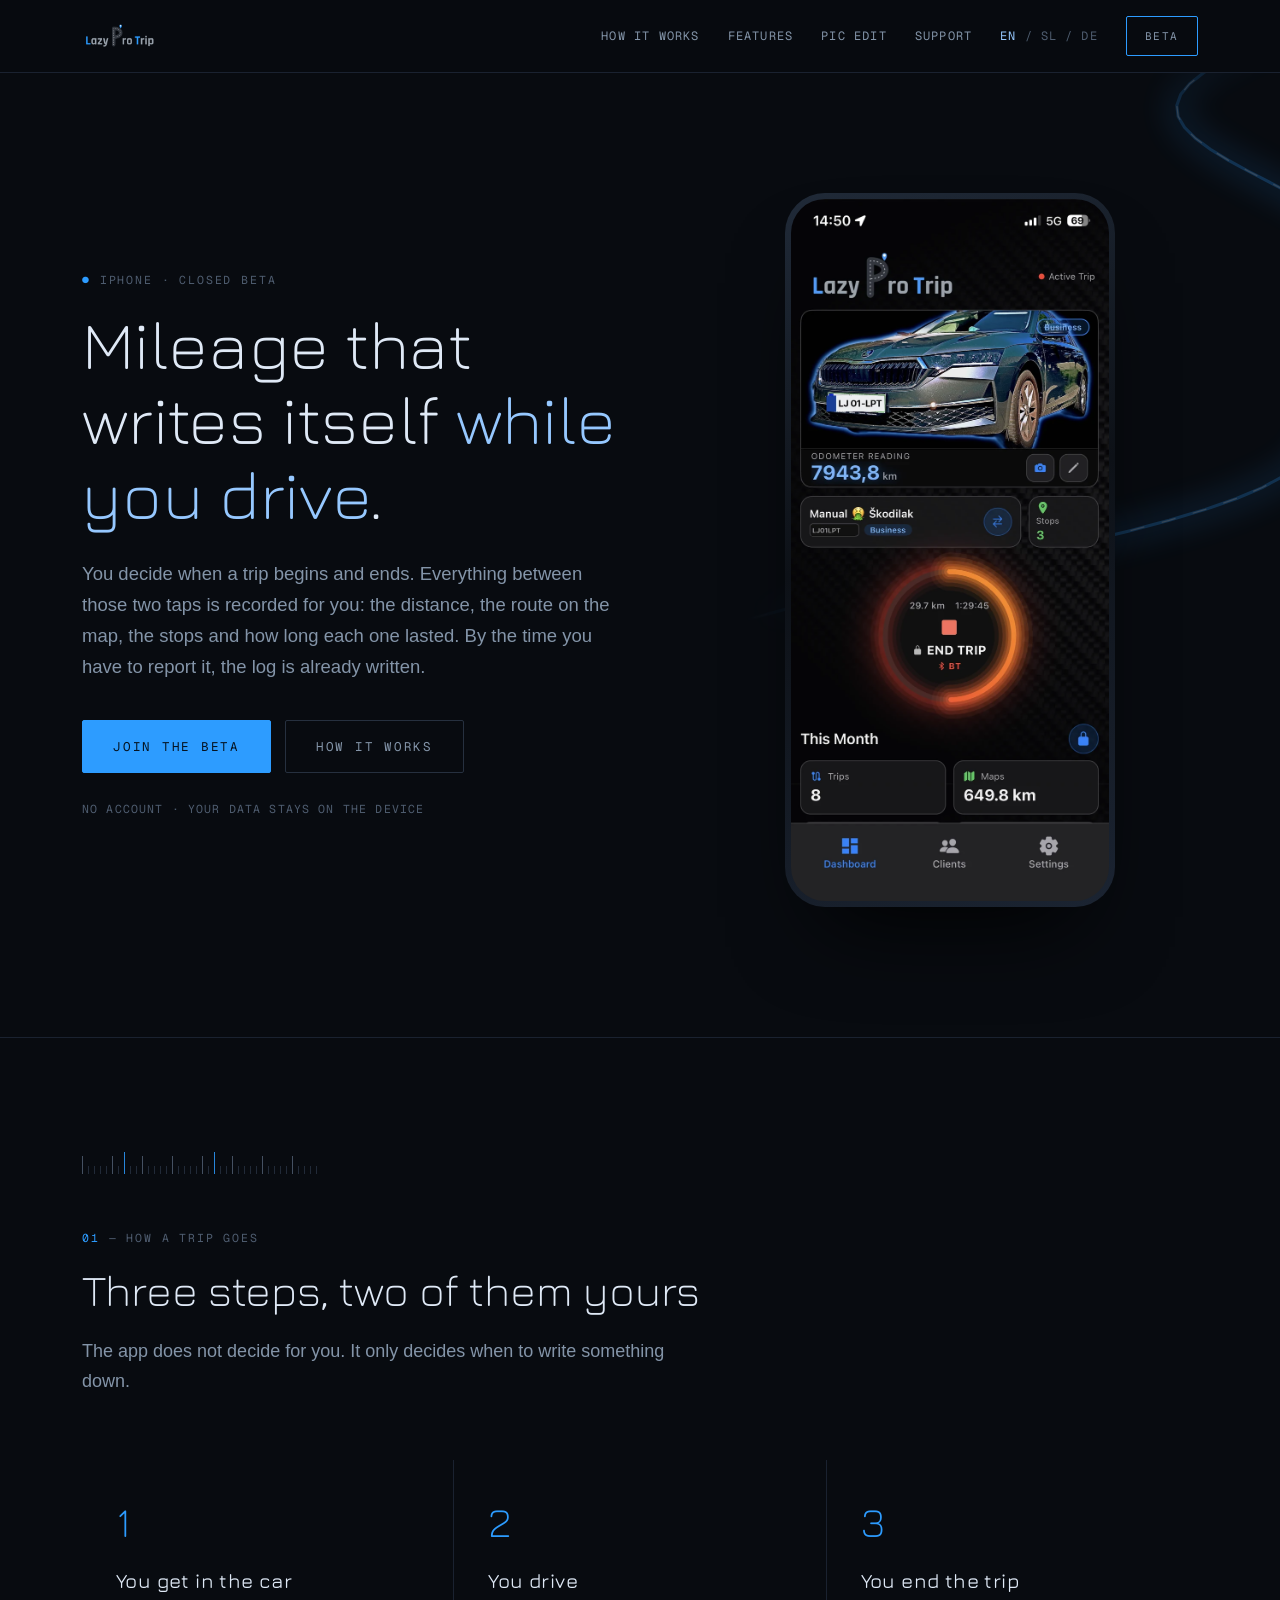
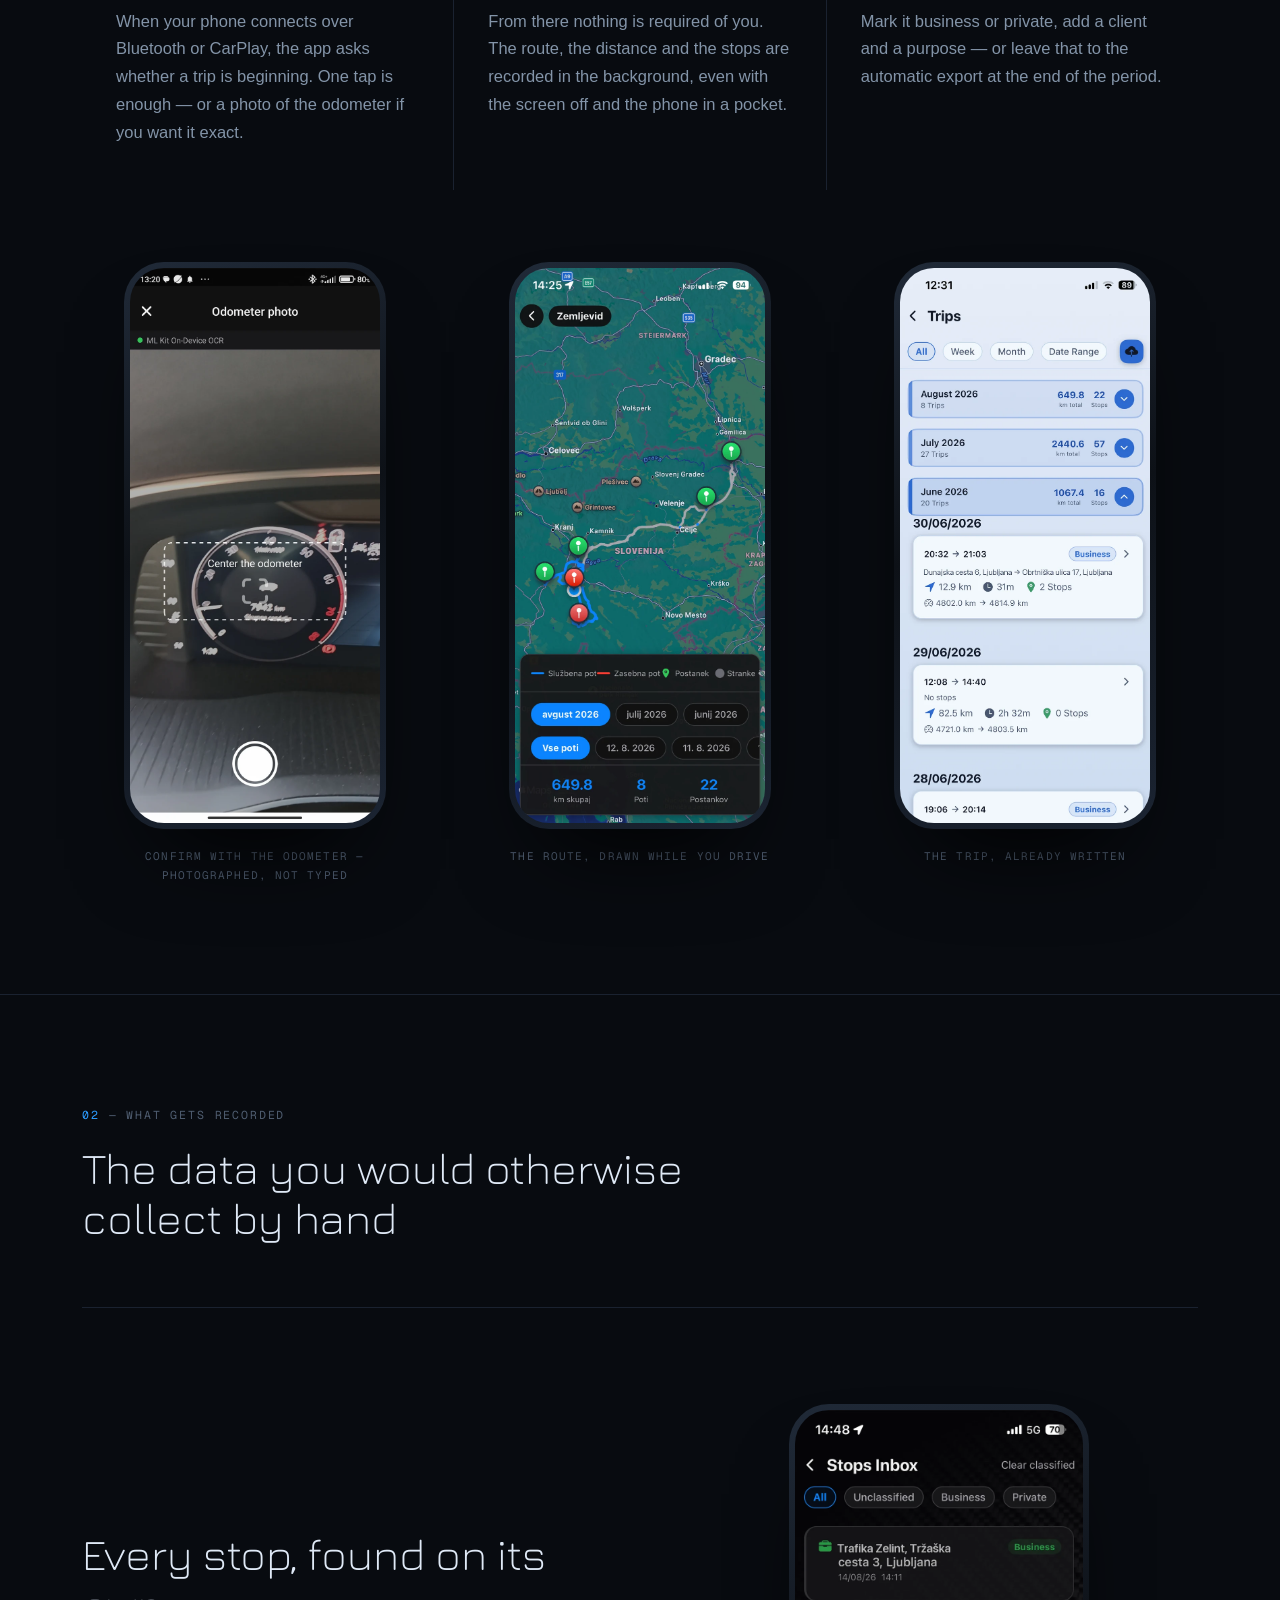
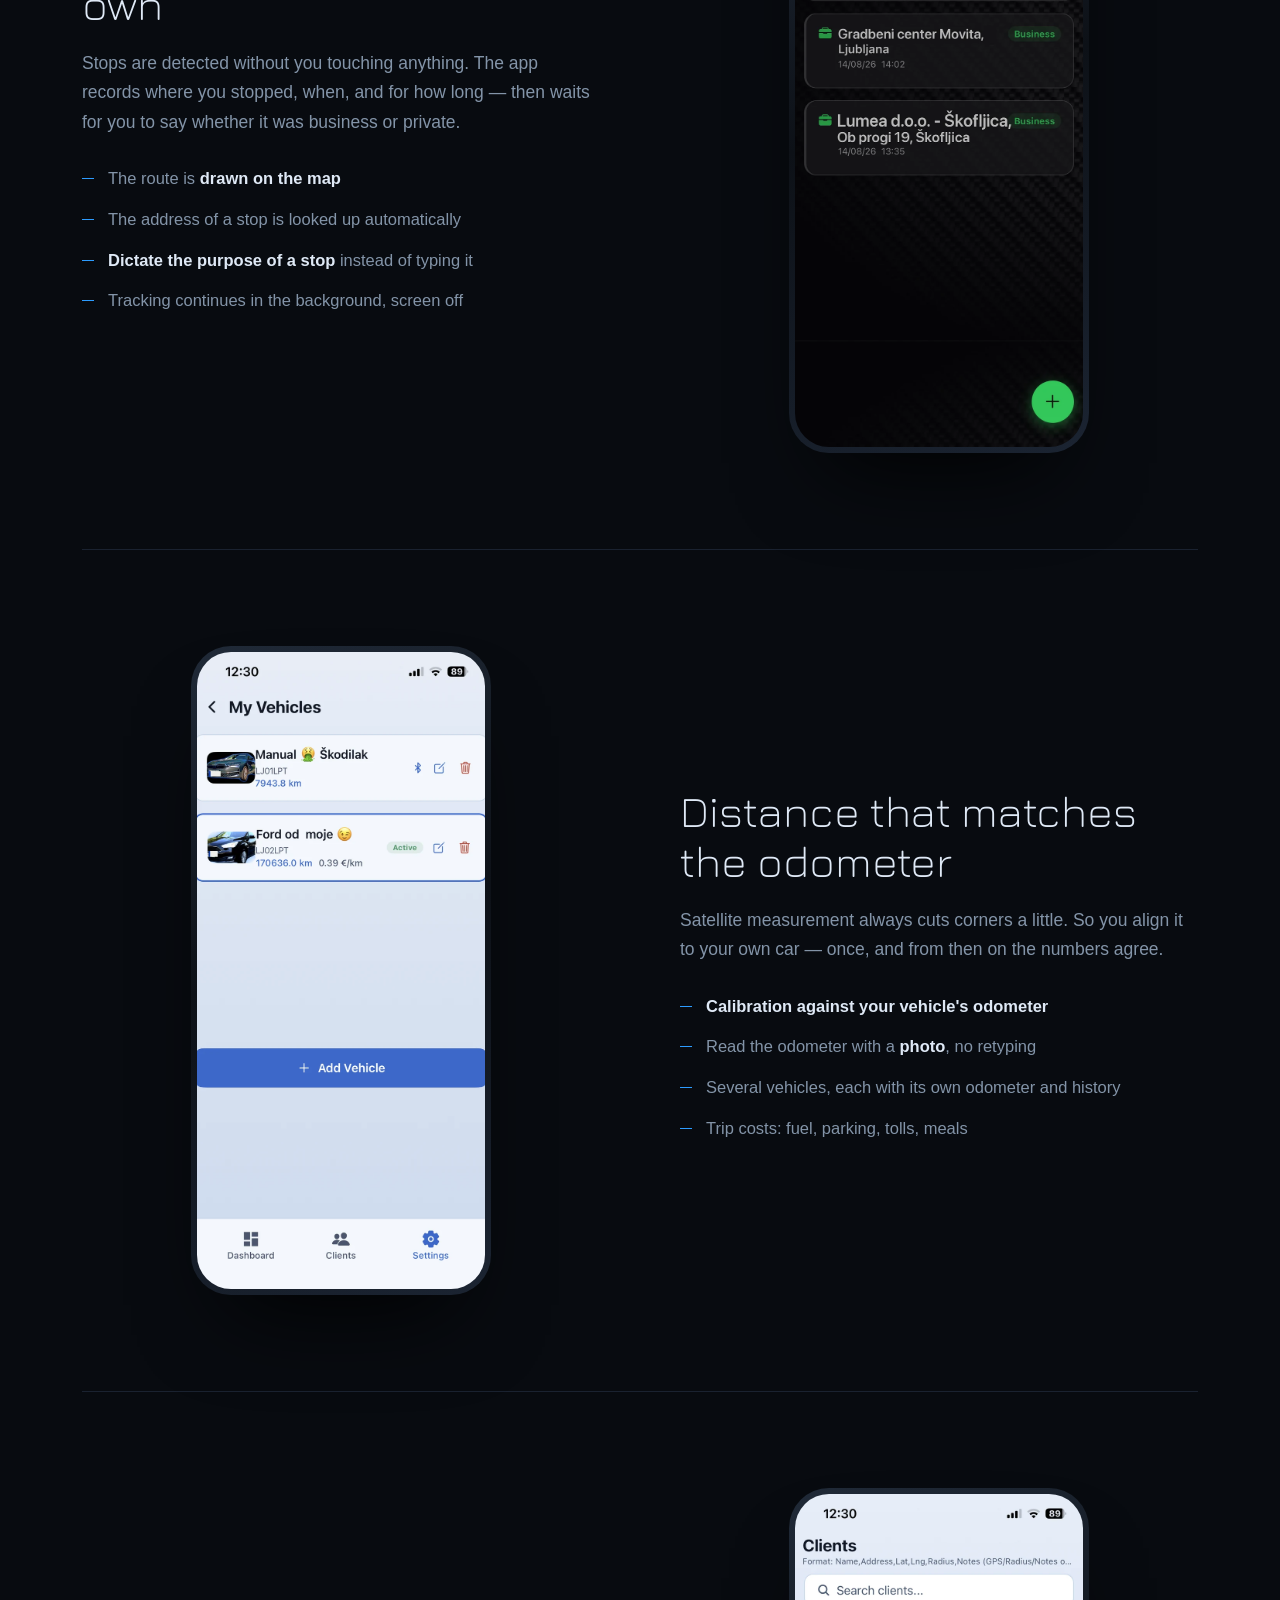
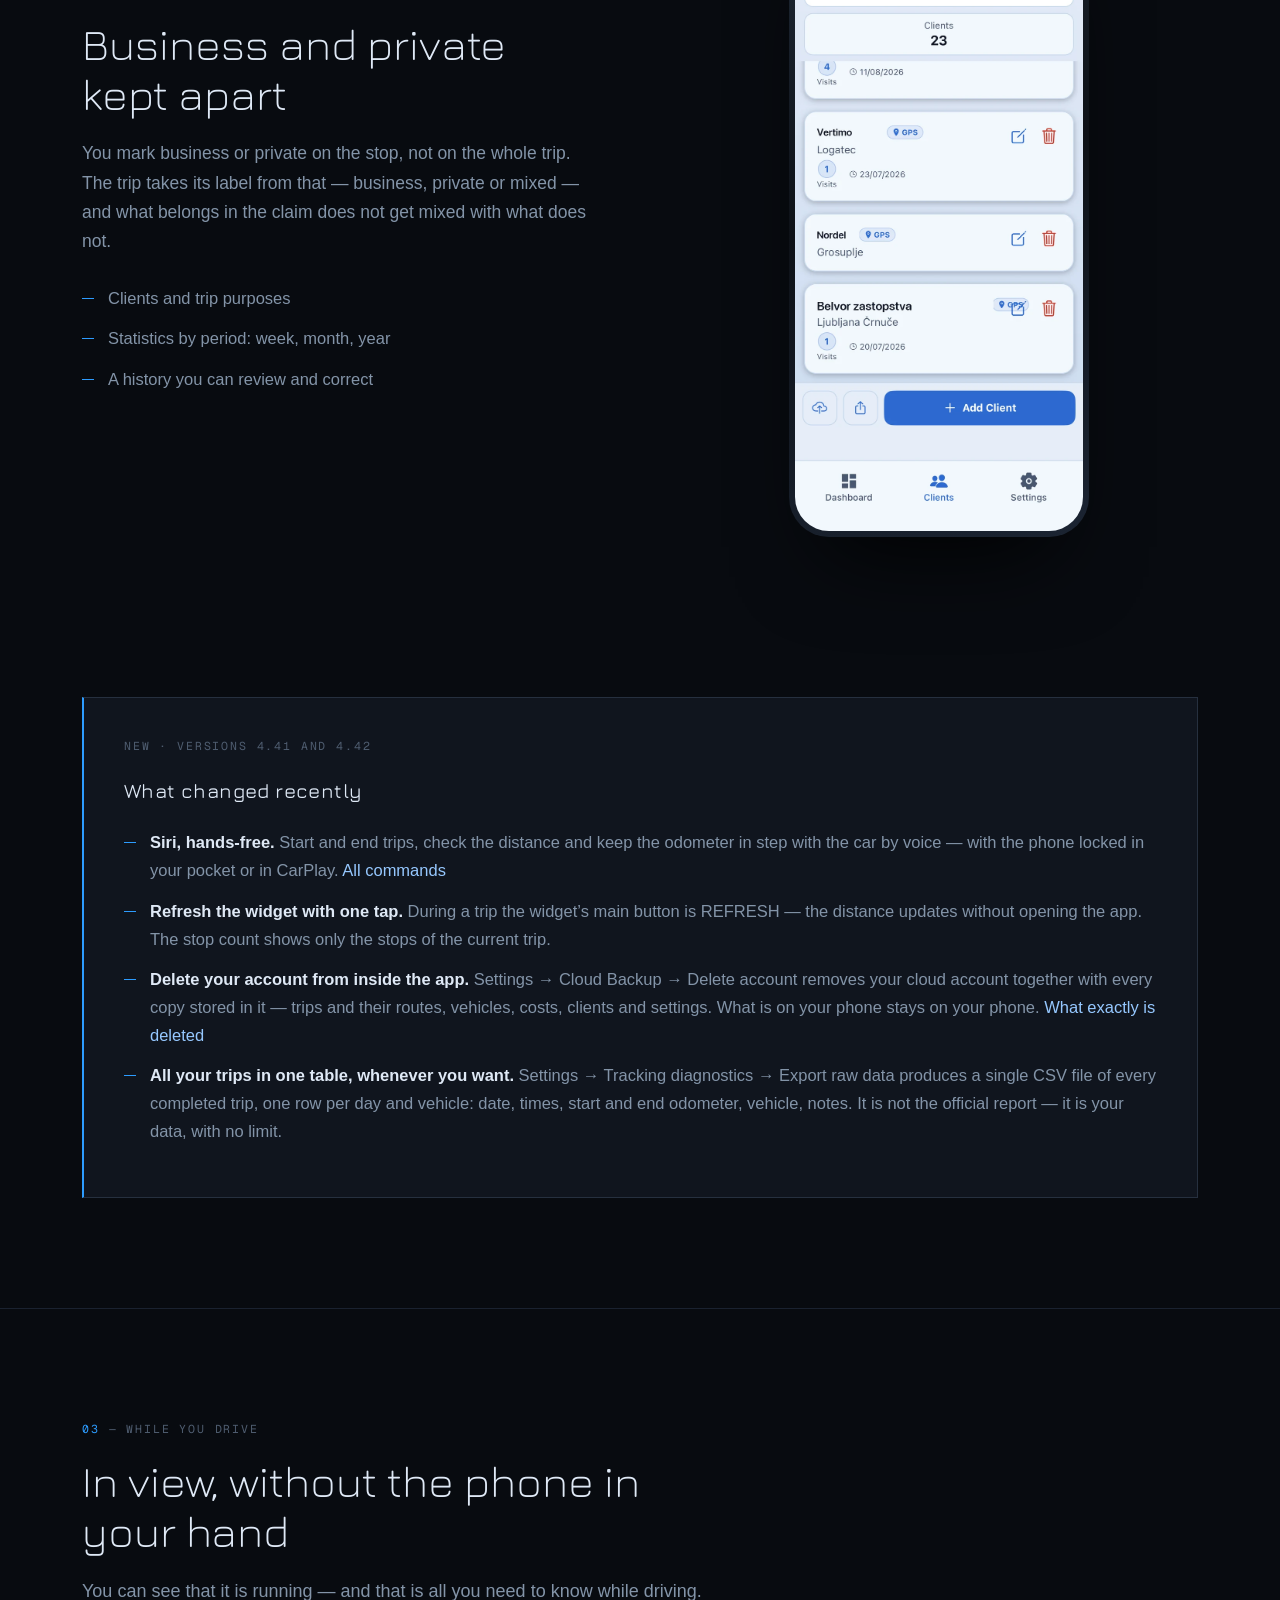
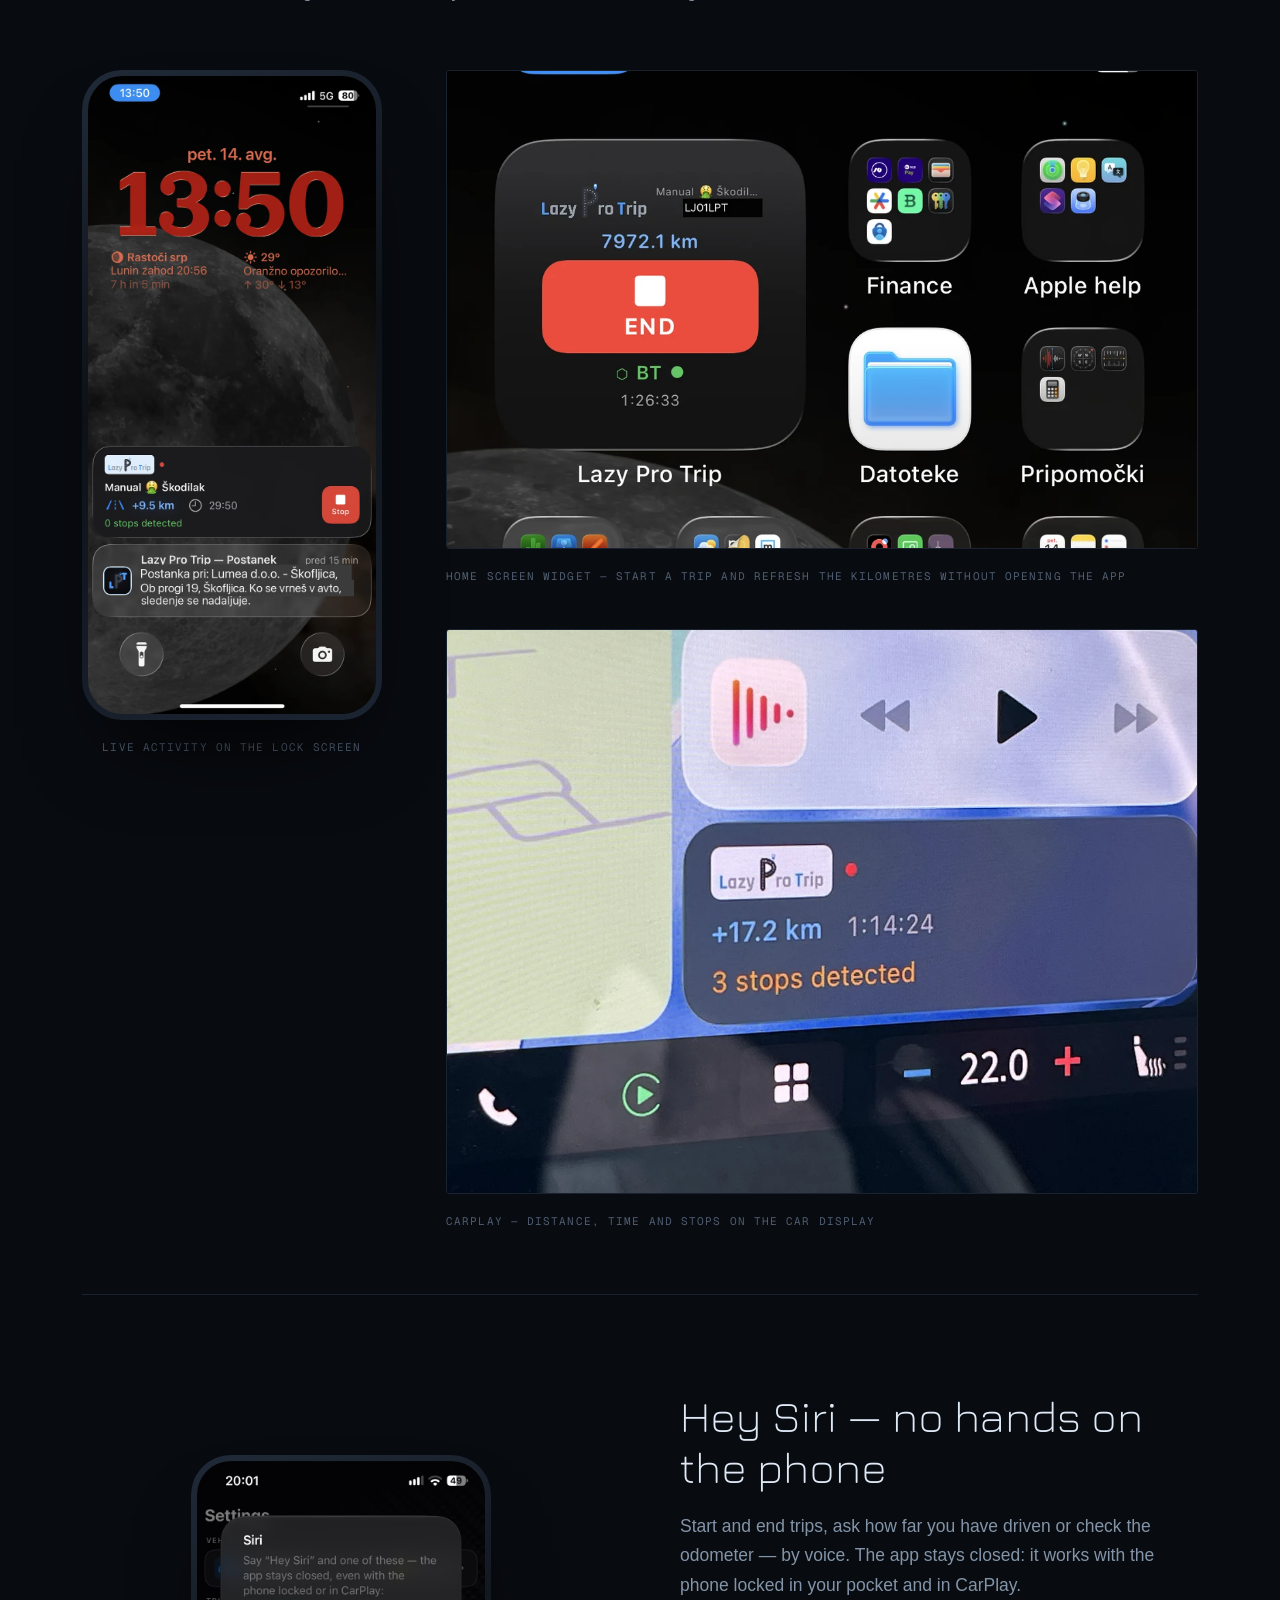
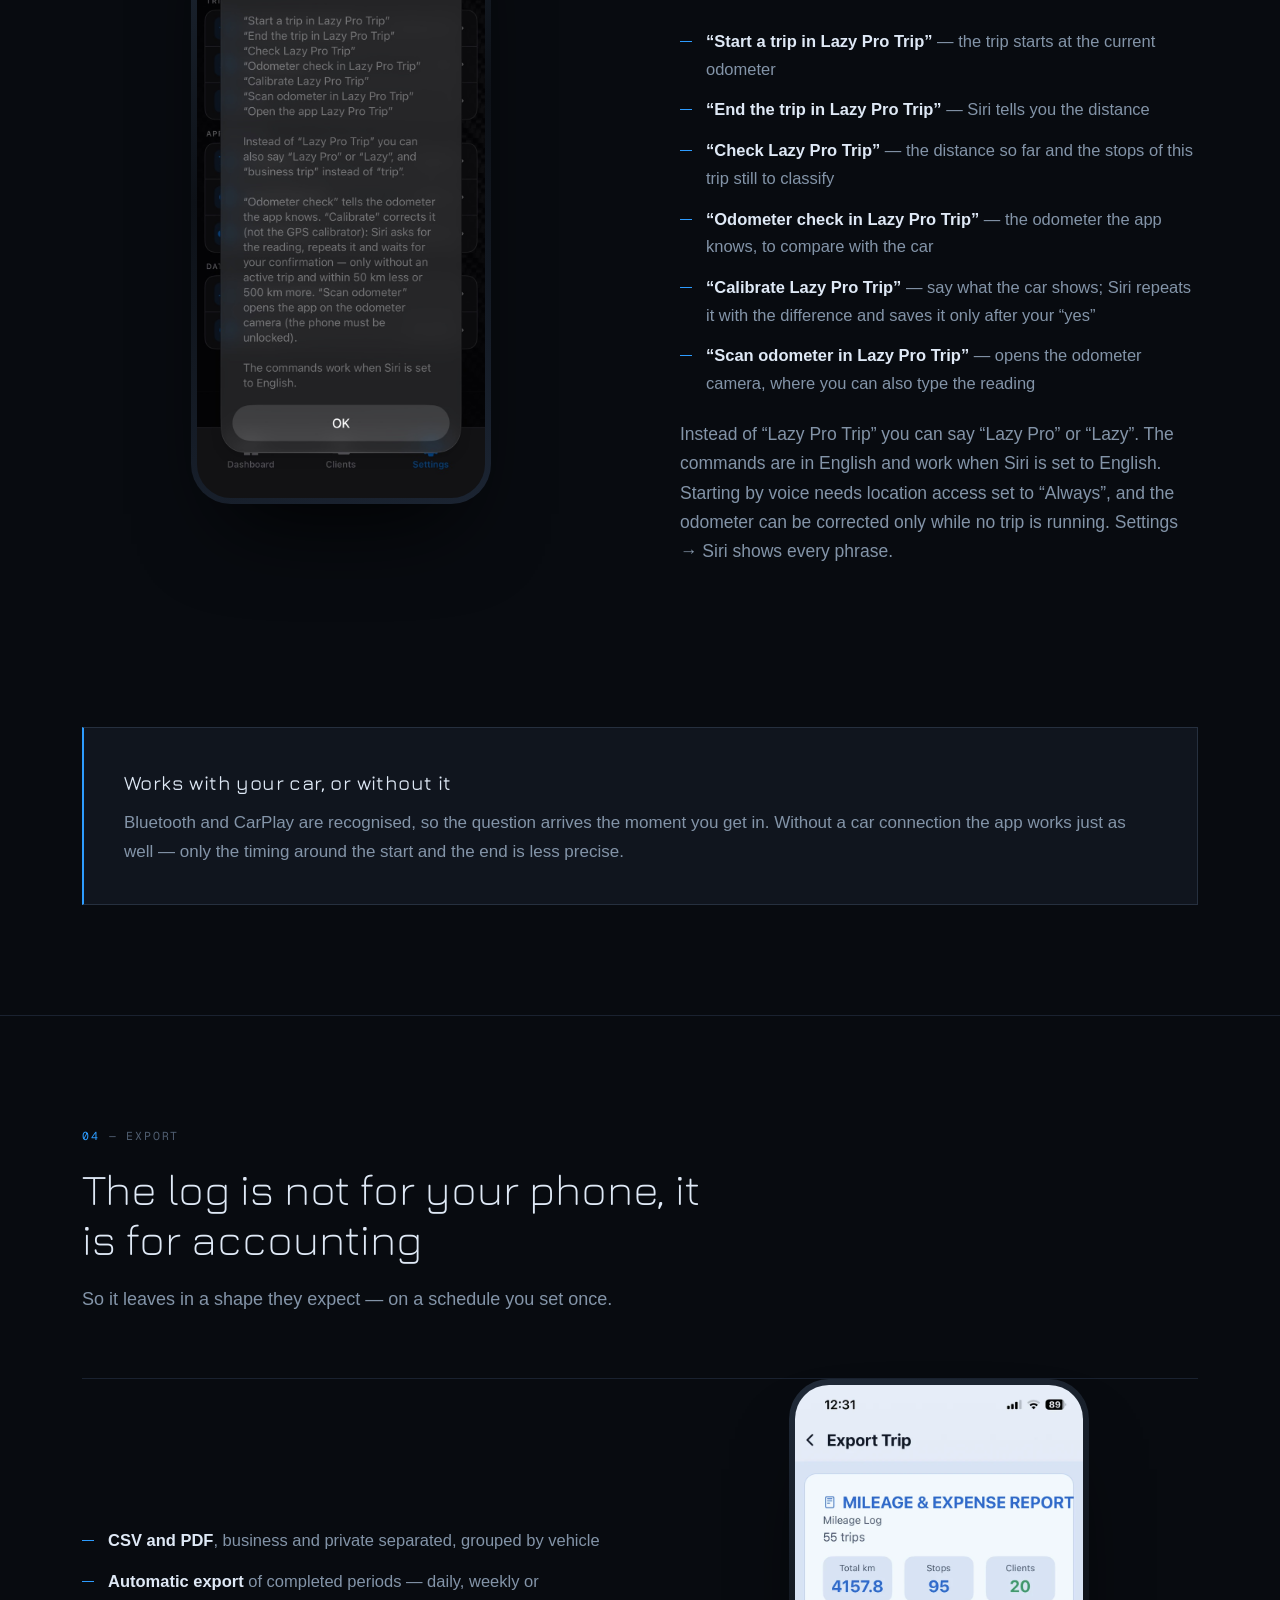
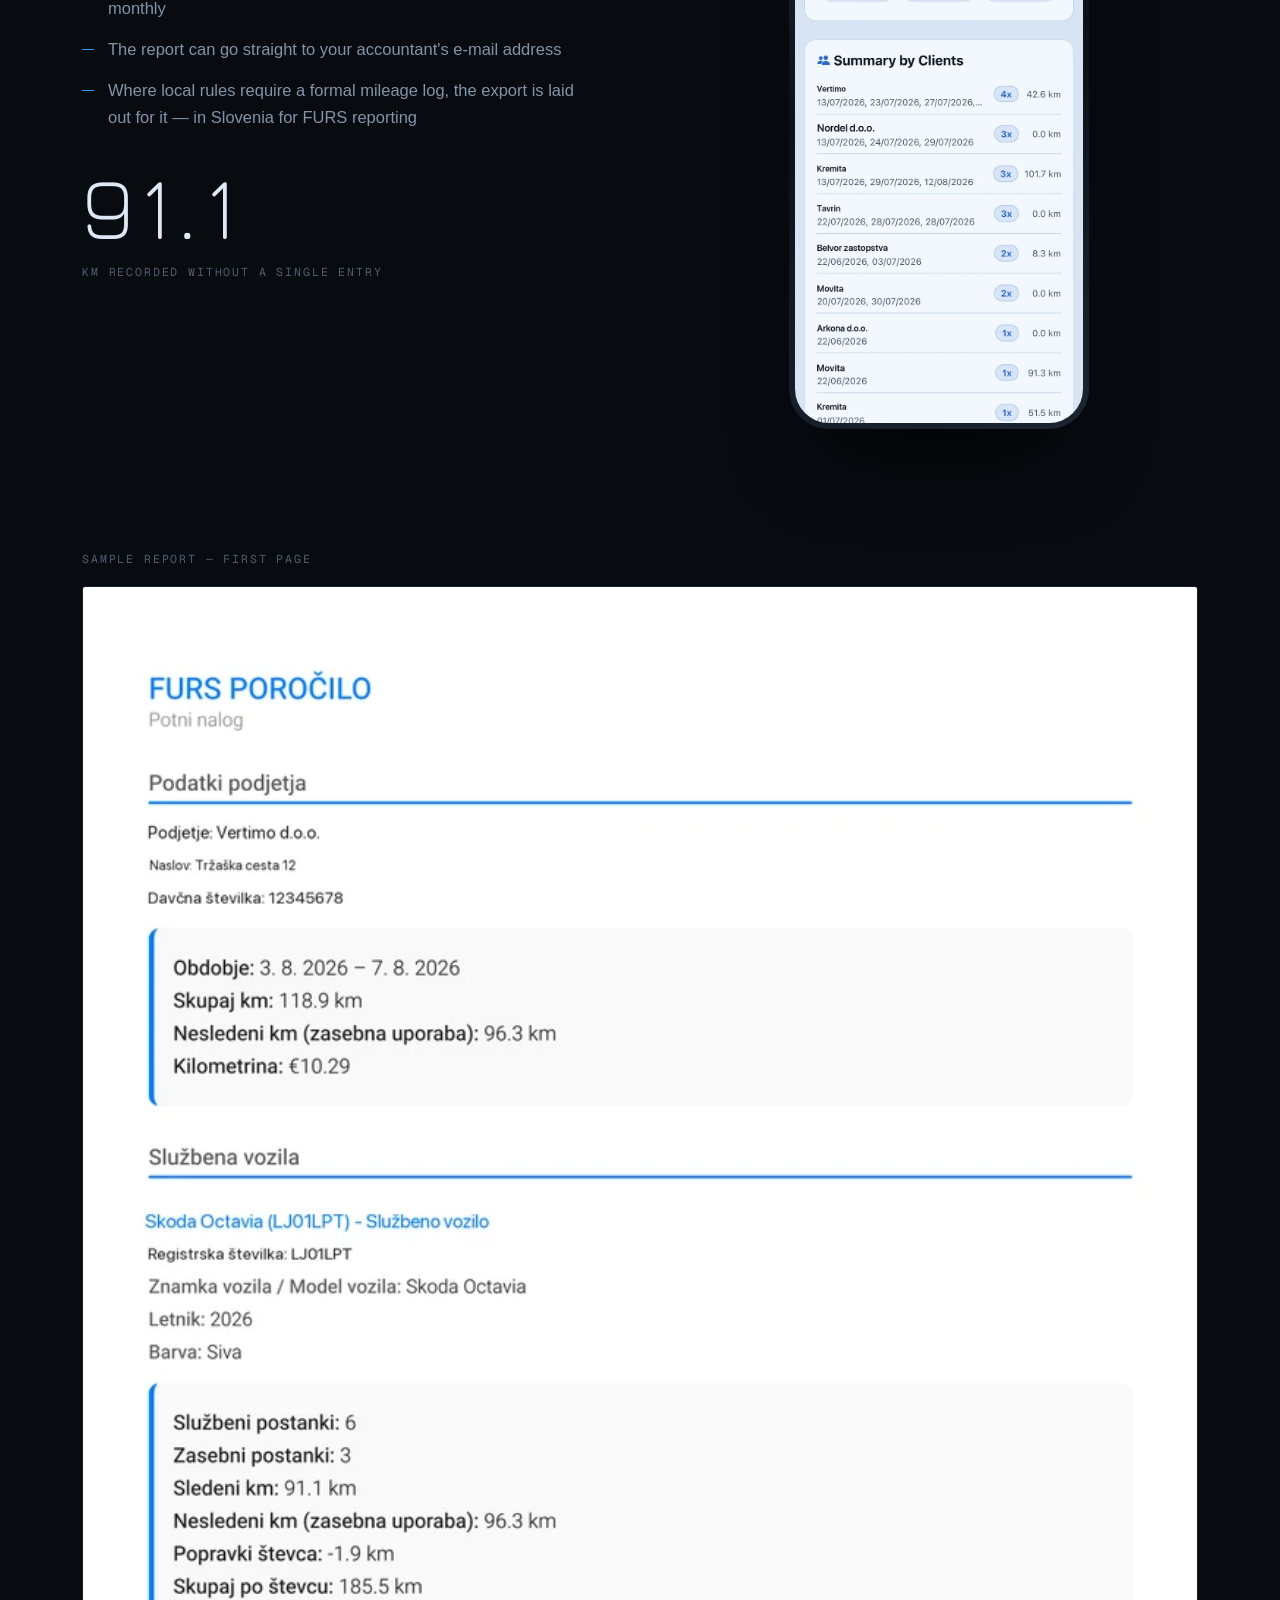
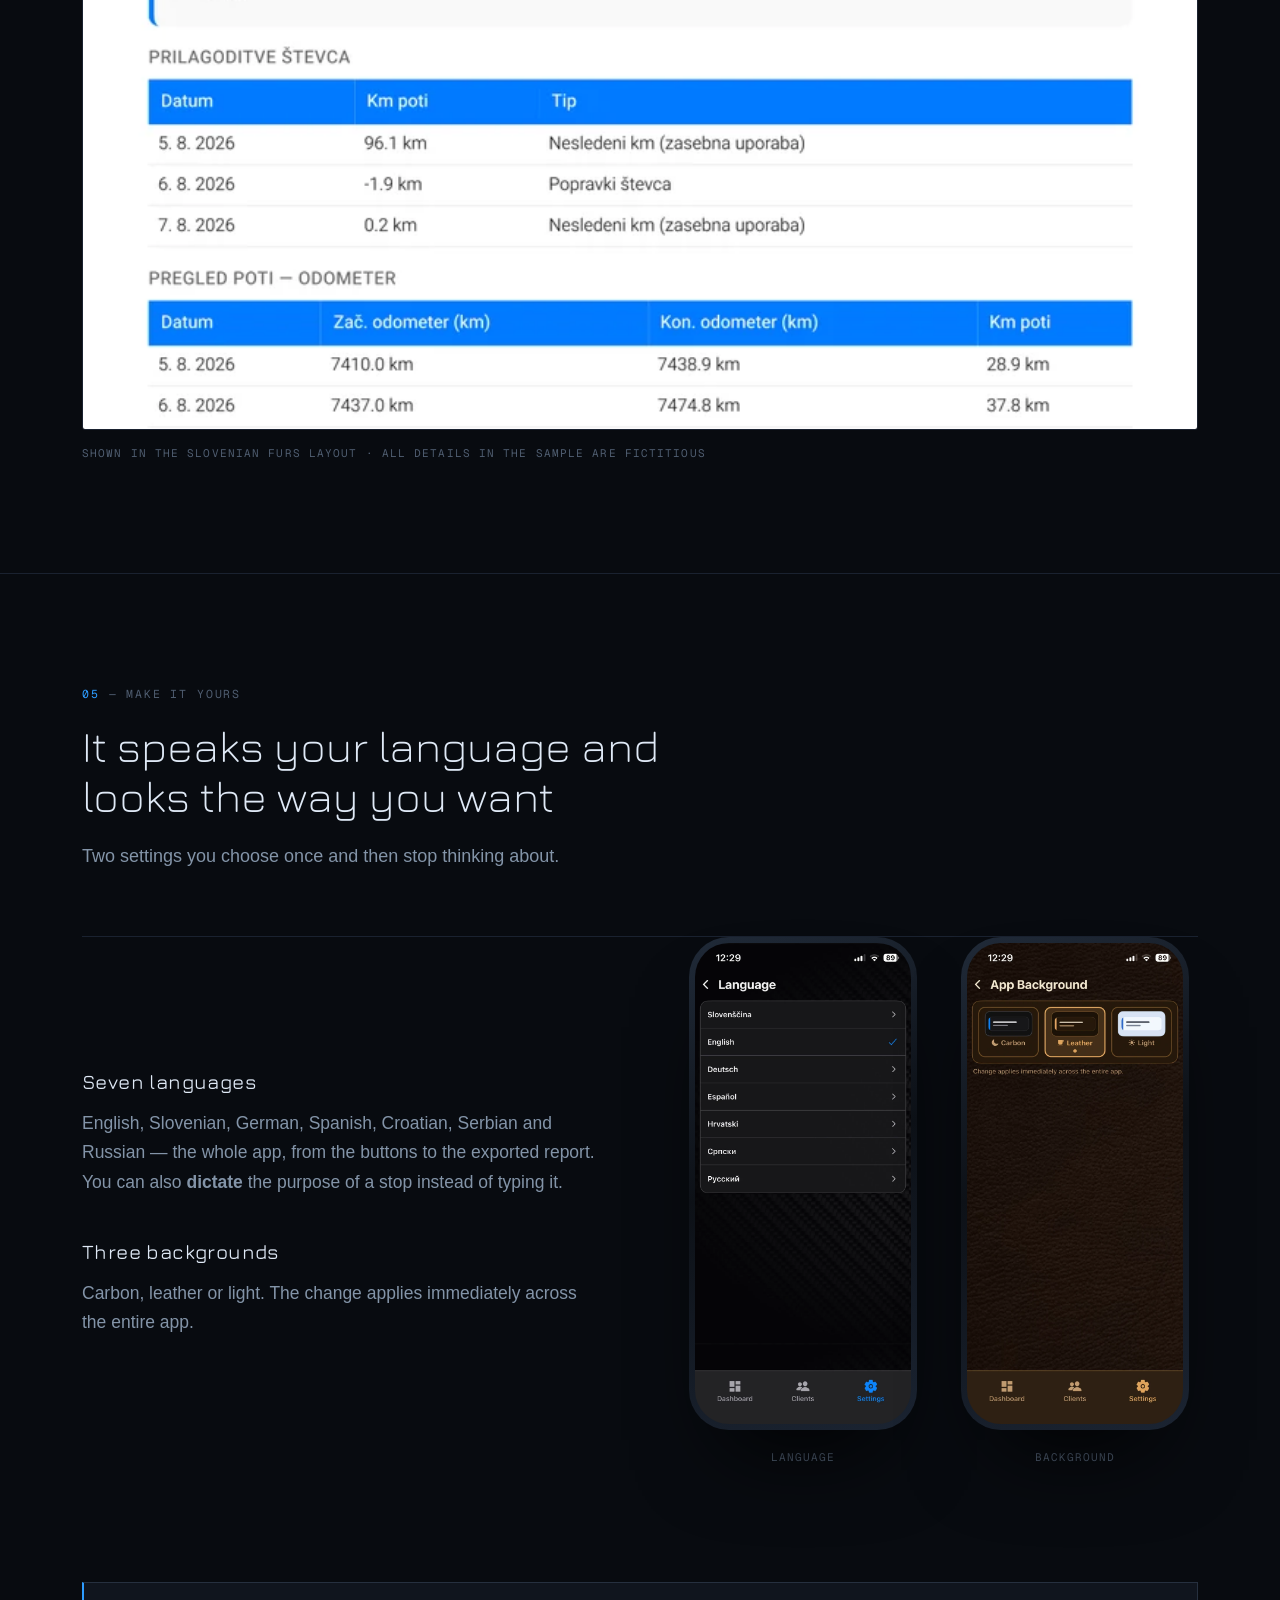
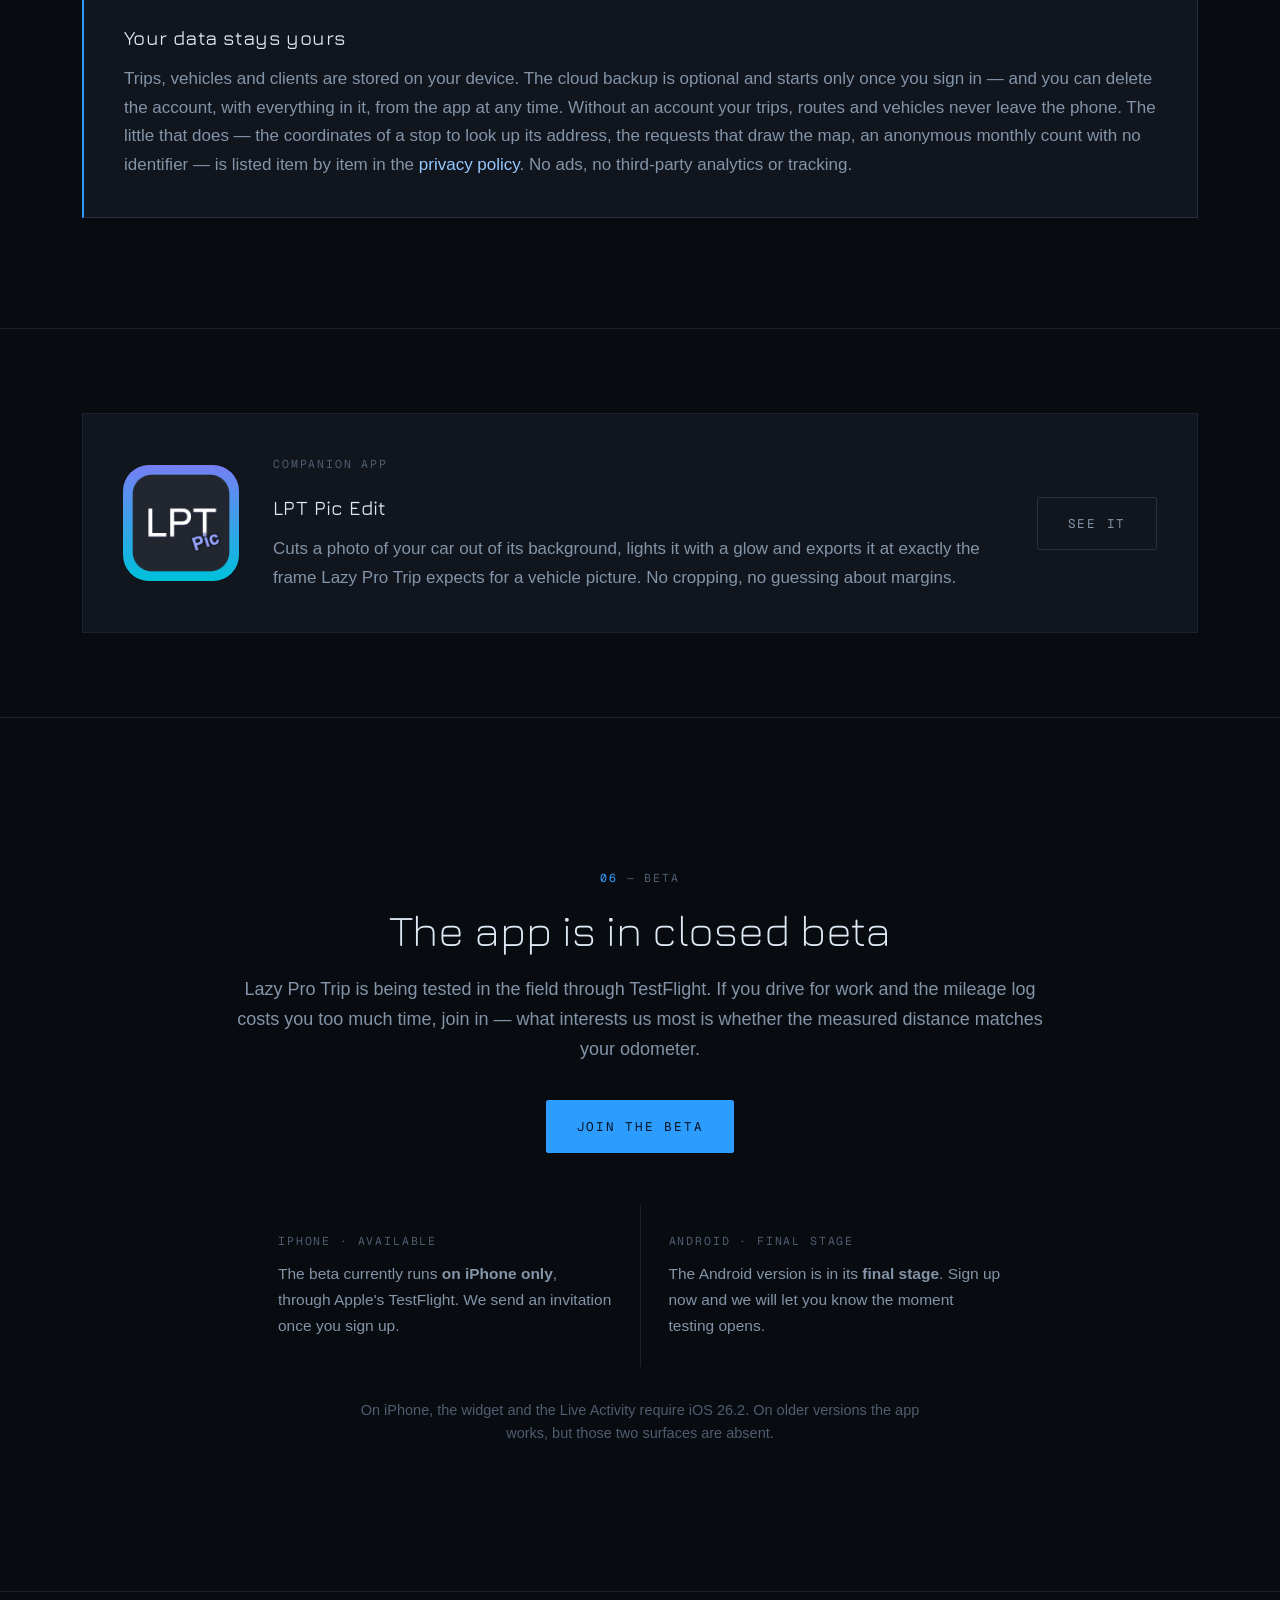
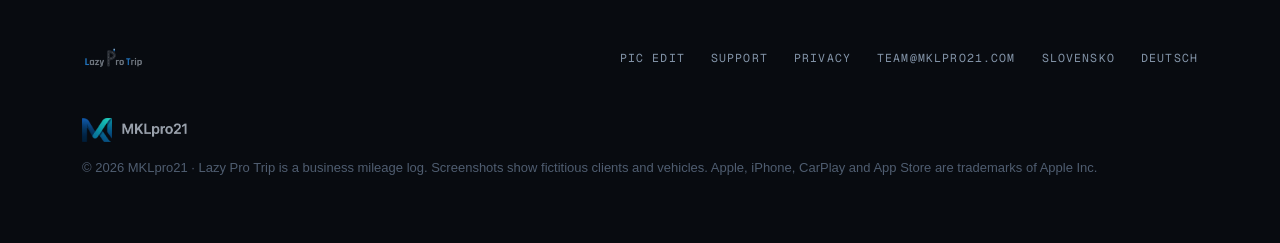
==== commit 782ef5ff: "Siri v LPT 4.41/4.42: razdelek z ukazi (EN/SL/DE), novosti, izbris racuna v Oblacni kopiji - vstopne" ====
--- a/index.html
+++ b/index.html
@@ -236,21 +236,23 @@
       </div>
     </div>
     <div class="note" style="margin-top:64px">
-      <span class="tag">New · version 4.40</span>
-      <h3>What changed in September</h3>
+      <span class="tag">New · versions 4.41 and 4.42</span>
+      <h3>What changed recently</h3>
       <ul class="ticks" style="margin-top:22px">
-        <li><strong>Delete your account from inside the app.</strong> Settings → Delete
-            account removes your cloud account together with every copy stored in it —
+        <li><strong>Siri, hands-free.</strong> Start and end trips, check the distance and keep
+            the odometer in step with the car by voice — with the phone locked in your pocket
+            or in CarPlay. <a href="#siri">All commands</a></li>
+        <li><strong>Refresh the widget with one tap.</strong> During a trip the widget’s main
+            button is REFRESH — the distance updates without opening the app. The stop count
+            shows only the stops of the current trip.</li>
+        <li><strong>Delete your account from inside the app.</strong> Settings → Cloud Backup →
+            Delete account removes your cloud account together with every copy stored in it —
             trips and their routes, vehicles, costs, clients and settings. What is on
             your phone stays on your phone. <a href="/zasebnost/#delete-account">What exactly is deleted</a></li>
         <li><strong>All your trips in one table, whenever you want.</strong> Settings →
             Tracking diagnostics → Export raw data produces a single CSV file of every
             completed trip, one row per day and vehicle: date, times, start and end
             odometer, vehicle, notes. It is not the official report — it is your data, with no limit.</li>
-        <li><strong>The app starts in your phone's language.</strong> On first launch it
-            follows the language of the phone and falls back to English if that language
-            is not one of the seven. The widget, the car display and notifications now
-            follow it too — before, they could fall back to Slovenian.</li>
       </ul>
     </div>
   </div>
@@ -277,15 +279,45 @@
       <div class="stack">
         <div>
           <div class="wide">
-            <img src="/assets/img/shots/08-widget.webp" alt="Lazy Pro Trip widget on the iPhone Home Screen with an end-trip button" width="720" height="458" loading="lazy">
-          </div>
-          <p class="caption caption-l">Home Screen widget — start and end without opening the app</p>
+            <img src="/assets/img/shots/08-widget.webp" alt="Lazy Pro Trip widget on the iPhone Home Screen during a trip" width="720" height="458" loading="lazy">
+          </div>
+          <p class="caption caption-l">Home Screen widget — start a trip and refresh the kilometres without opening the app</p>
         </div>
         <div>
           <div class="wide">
             <img src="/assets/img/shots/06-carplay.webp" alt="Car display running CarPlay with the Lazy Pro Trip trip in progress" width="720" height="540" loading="lazy">
           </div>
           <p class="caption caption-l">CarPlay — distance, time and stops on the car display</p>
+        </div>
+      </div>
+    </div>
+
+    <div class="feature rev" id="siri" style="margin-top:64px">
+      <div class="ftext">
+        <h2>Hey Siri — no hands on the phone</h2>
+        <p>
+          Start and end trips, ask how far you have driven or check the odometer — by
+          voice. The app stays closed: it works with the phone locked in your pocket
+          and in CarPlay.
+        </p>
+        <ul class="ticks">
+          <li><strong>“Start a trip in Lazy Pro Trip”</strong> — the trip starts at the current odometer</li>
+          <li><strong>“End the trip in Lazy Pro Trip”</strong> — Siri tells you the distance</li>
+          <li><strong>“Check Lazy Pro Trip”</strong> — the distance so far and the stops of this trip still to classify</li>
+          <li><strong>“Odometer check in Lazy Pro Trip”</strong> — the odometer the app knows, to compare with the car</li>
+          <li><strong>“Calibrate Lazy Pro Trip”</strong> — say what the car shows; Siri repeats it with the difference and saves it only after your “yes”</li>
+          <li><strong>“Scan odometer in Lazy Pro Trip”</strong> — opens the odometer camera, where you can also type the reading</li>
+        </ul>
+        <p style="margin-top:22px">
+          Instead of “Lazy Pro Trip” you can say “Lazy Pro” or “Lazy”. The commands are in
+          English and work when Siri is set to English. Starting by voice needs location
+          access set to “Always”, and the odometer can be corrected only while no trip is
+          running. Settings → Siri shows every phrase.
+        </p>
+      </div>
+      <div class="device">
+        <div class="device-screen">
+          <img src="/assets/img/shots/39-siri-en.jpg" alt="Lazy Pro Trip settings listing the Siri commands in English" width="760" height="1645" loading="lazy">
         </div>
       </div>
     </div>
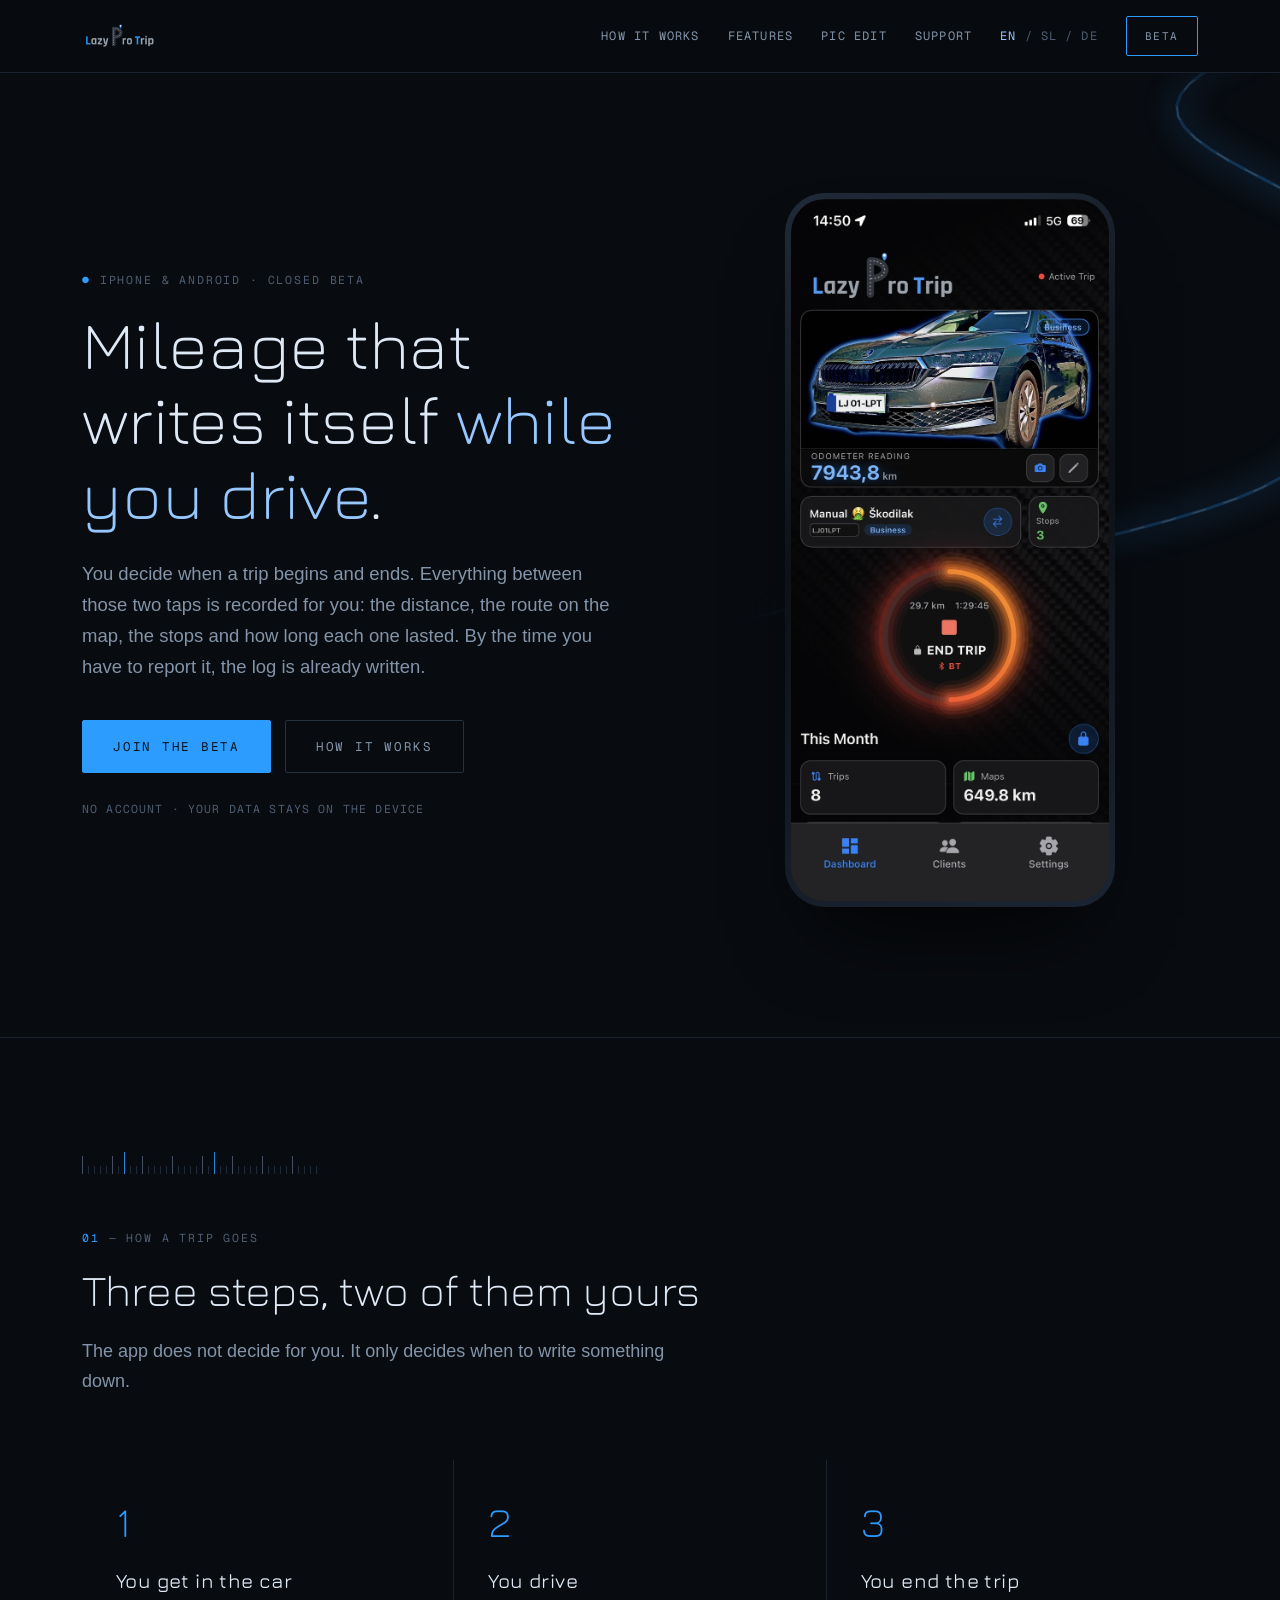
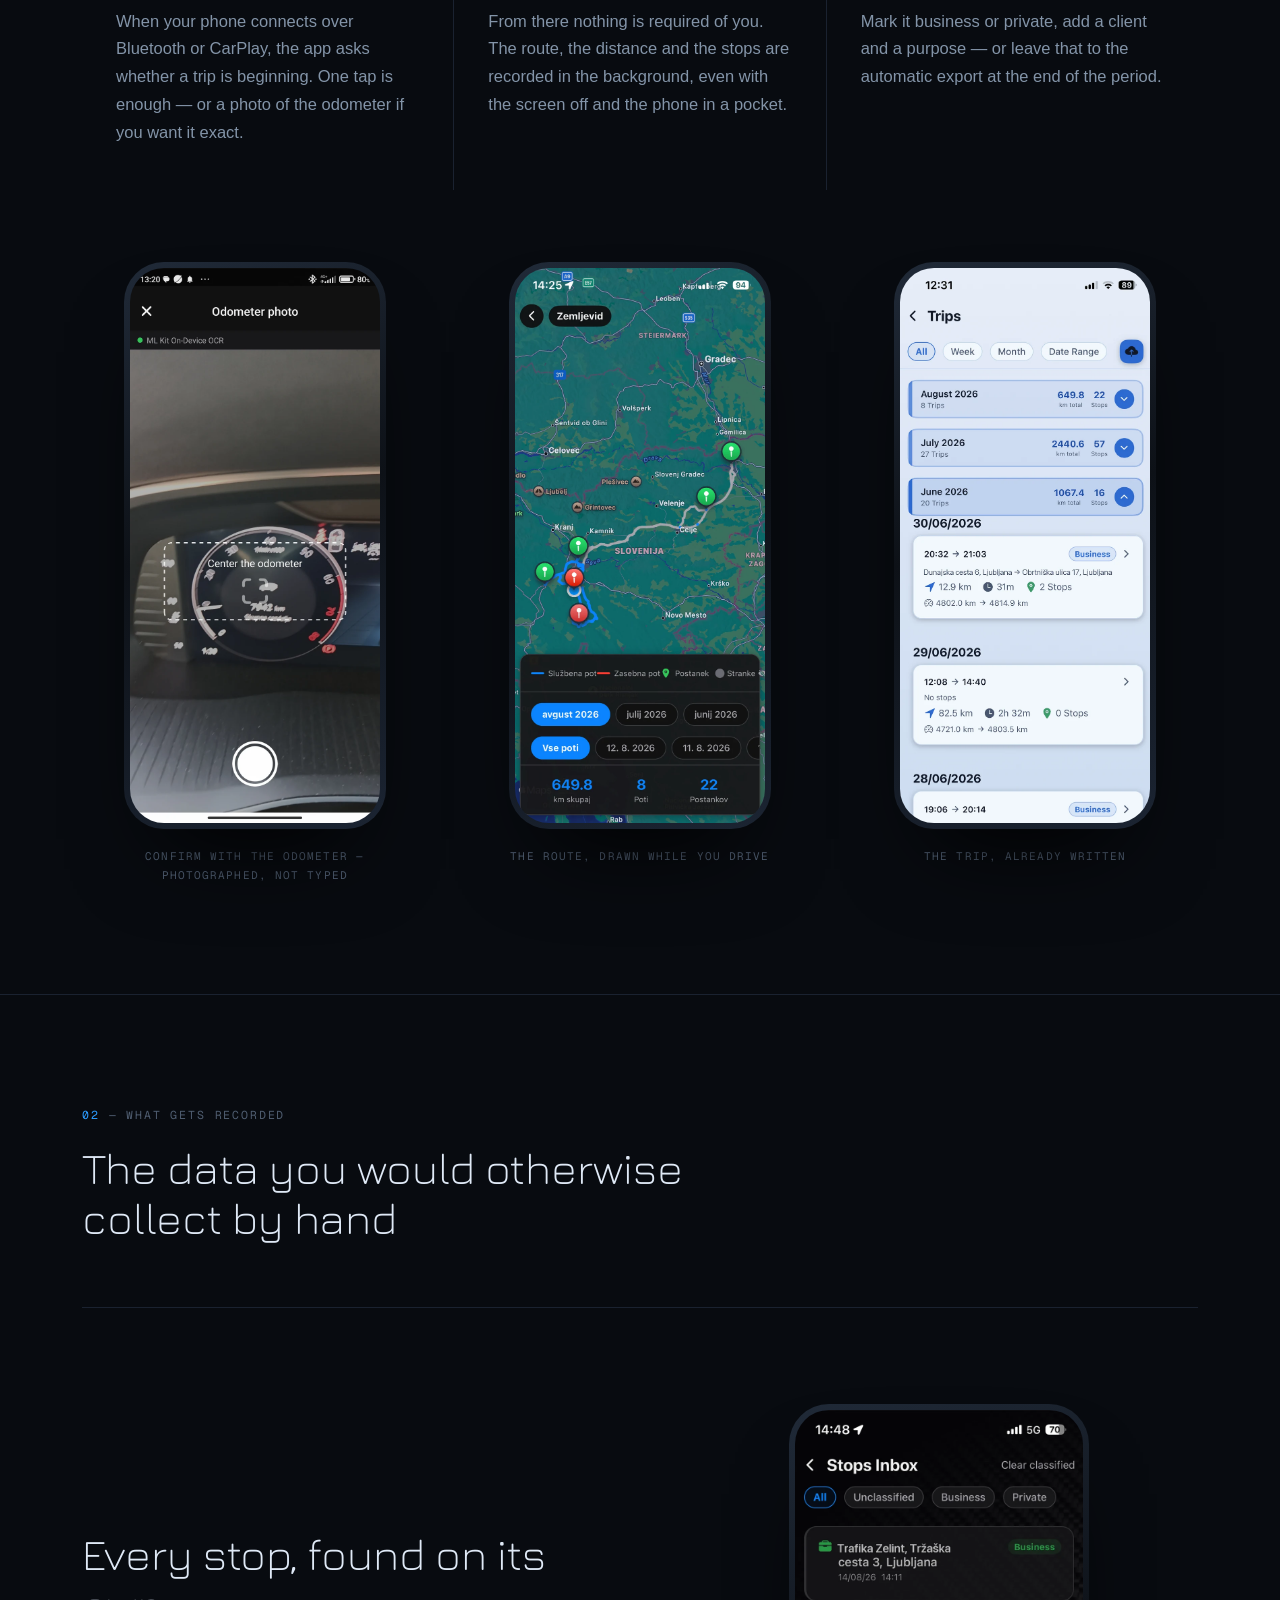
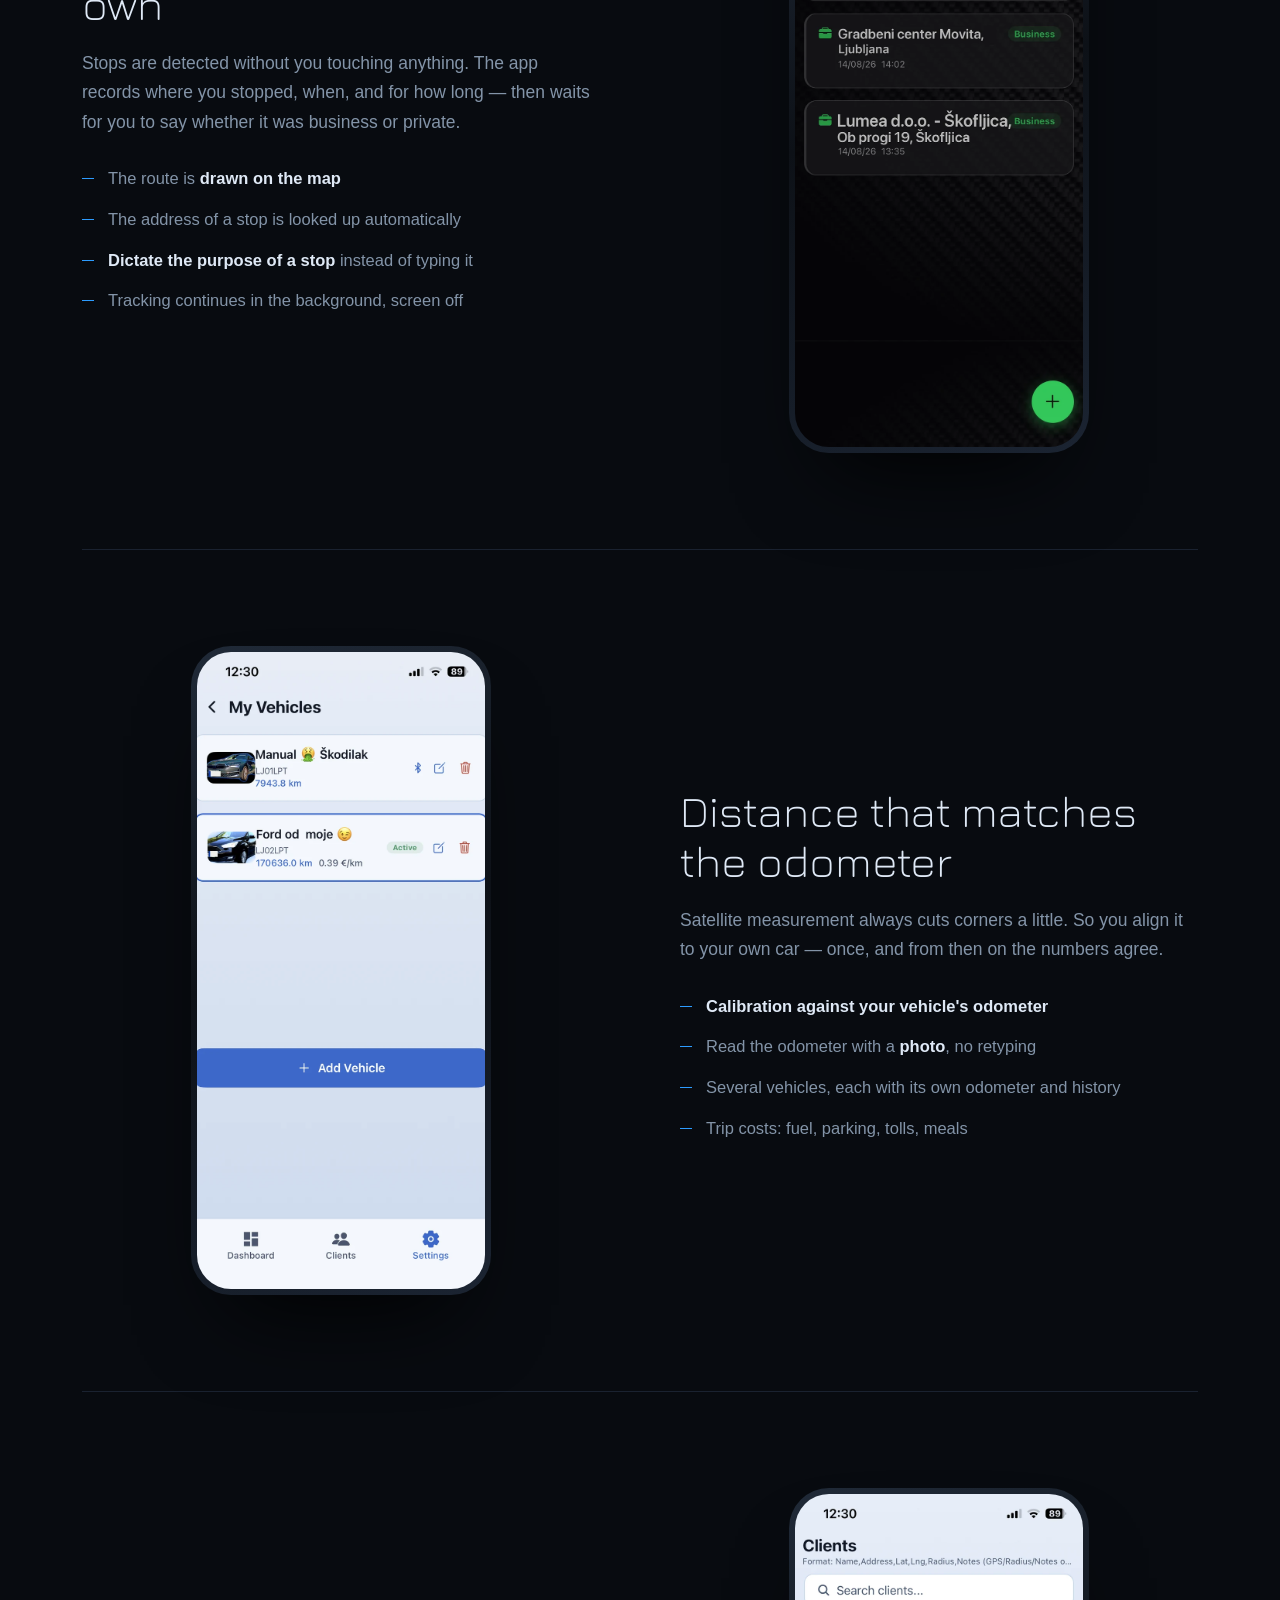
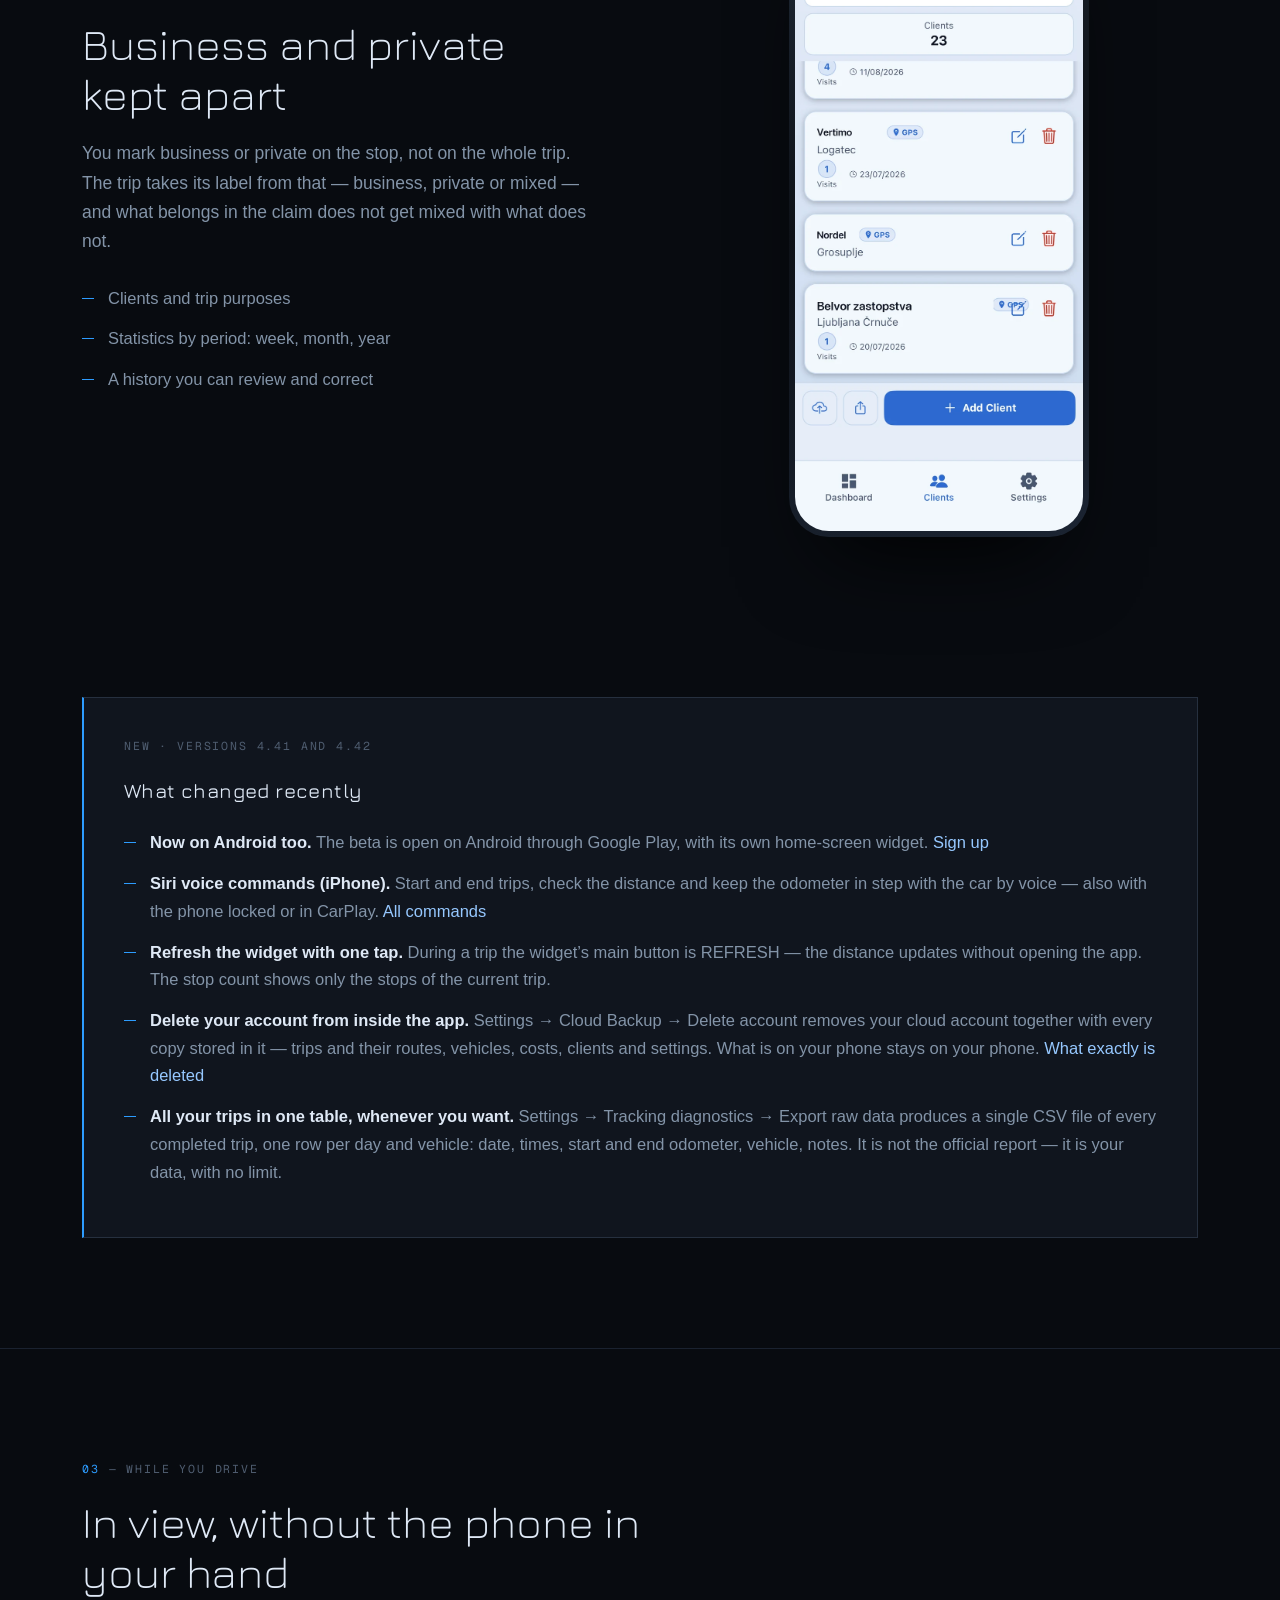
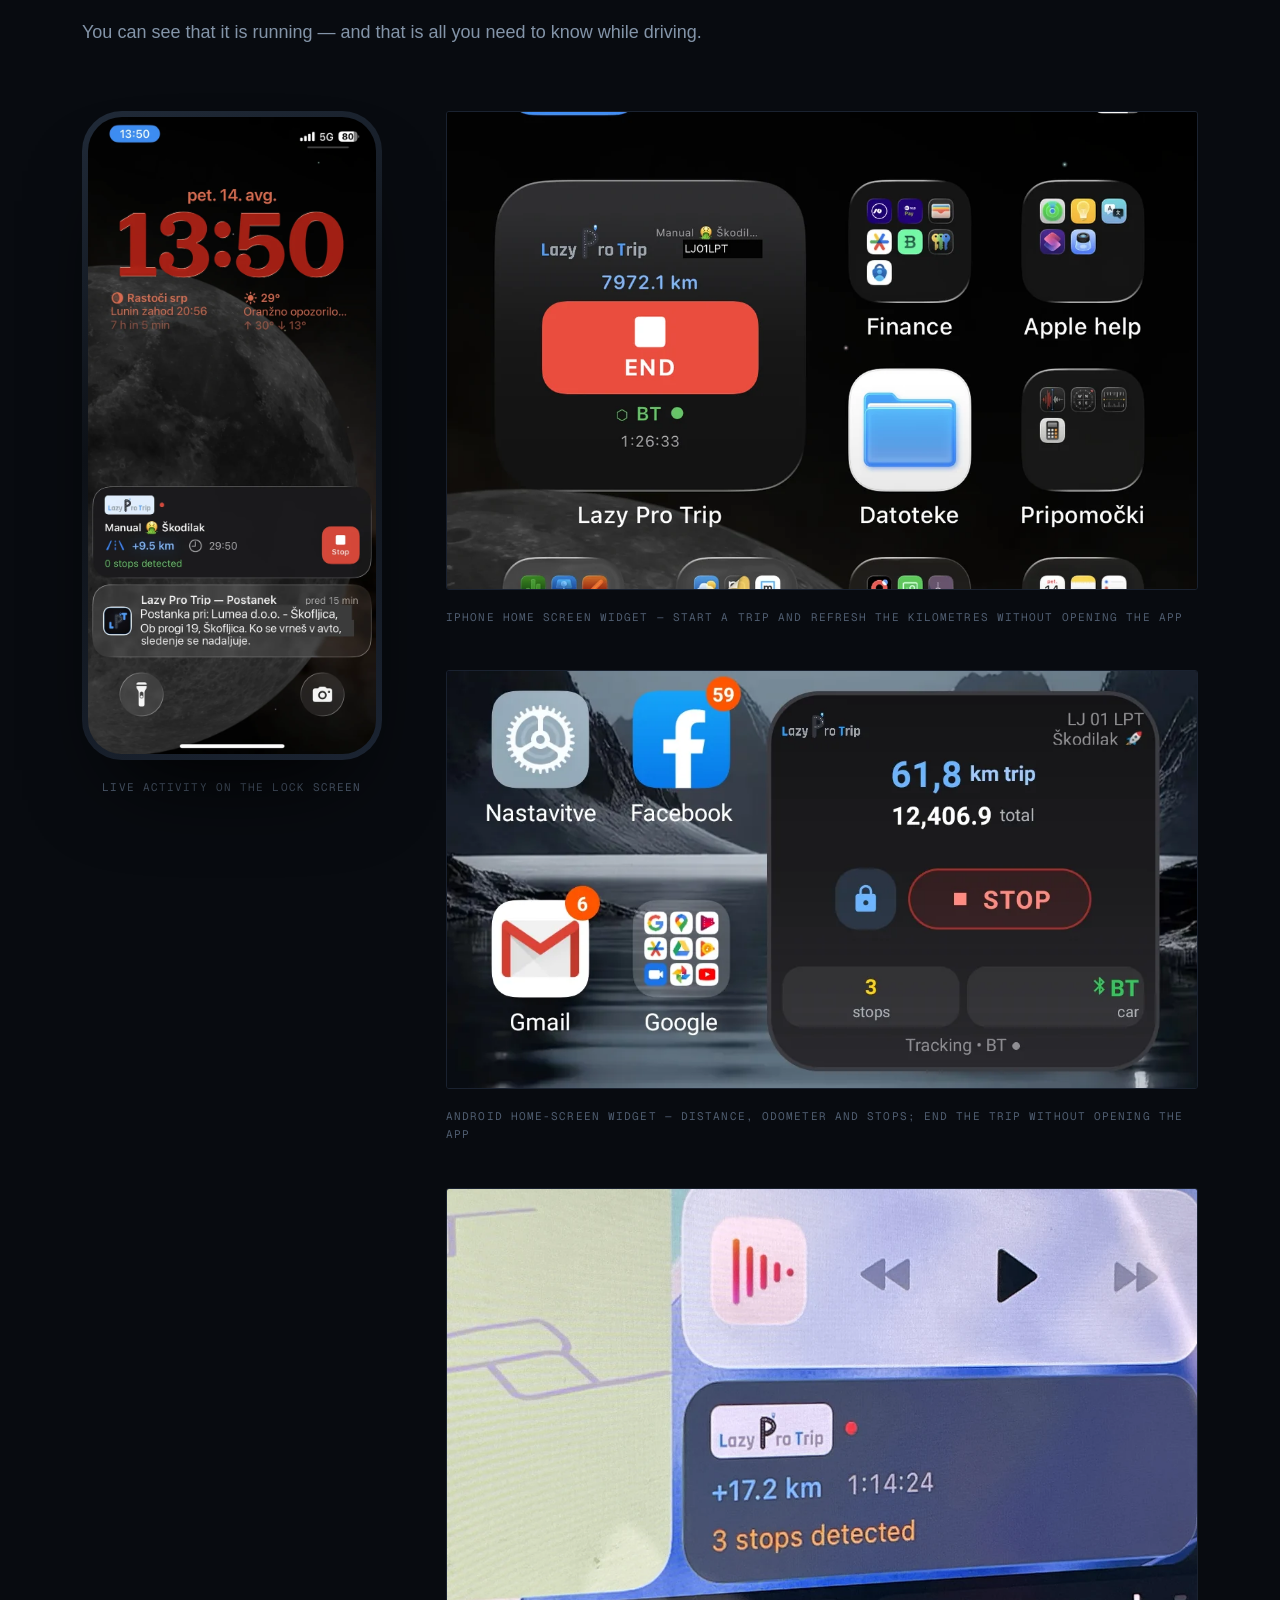
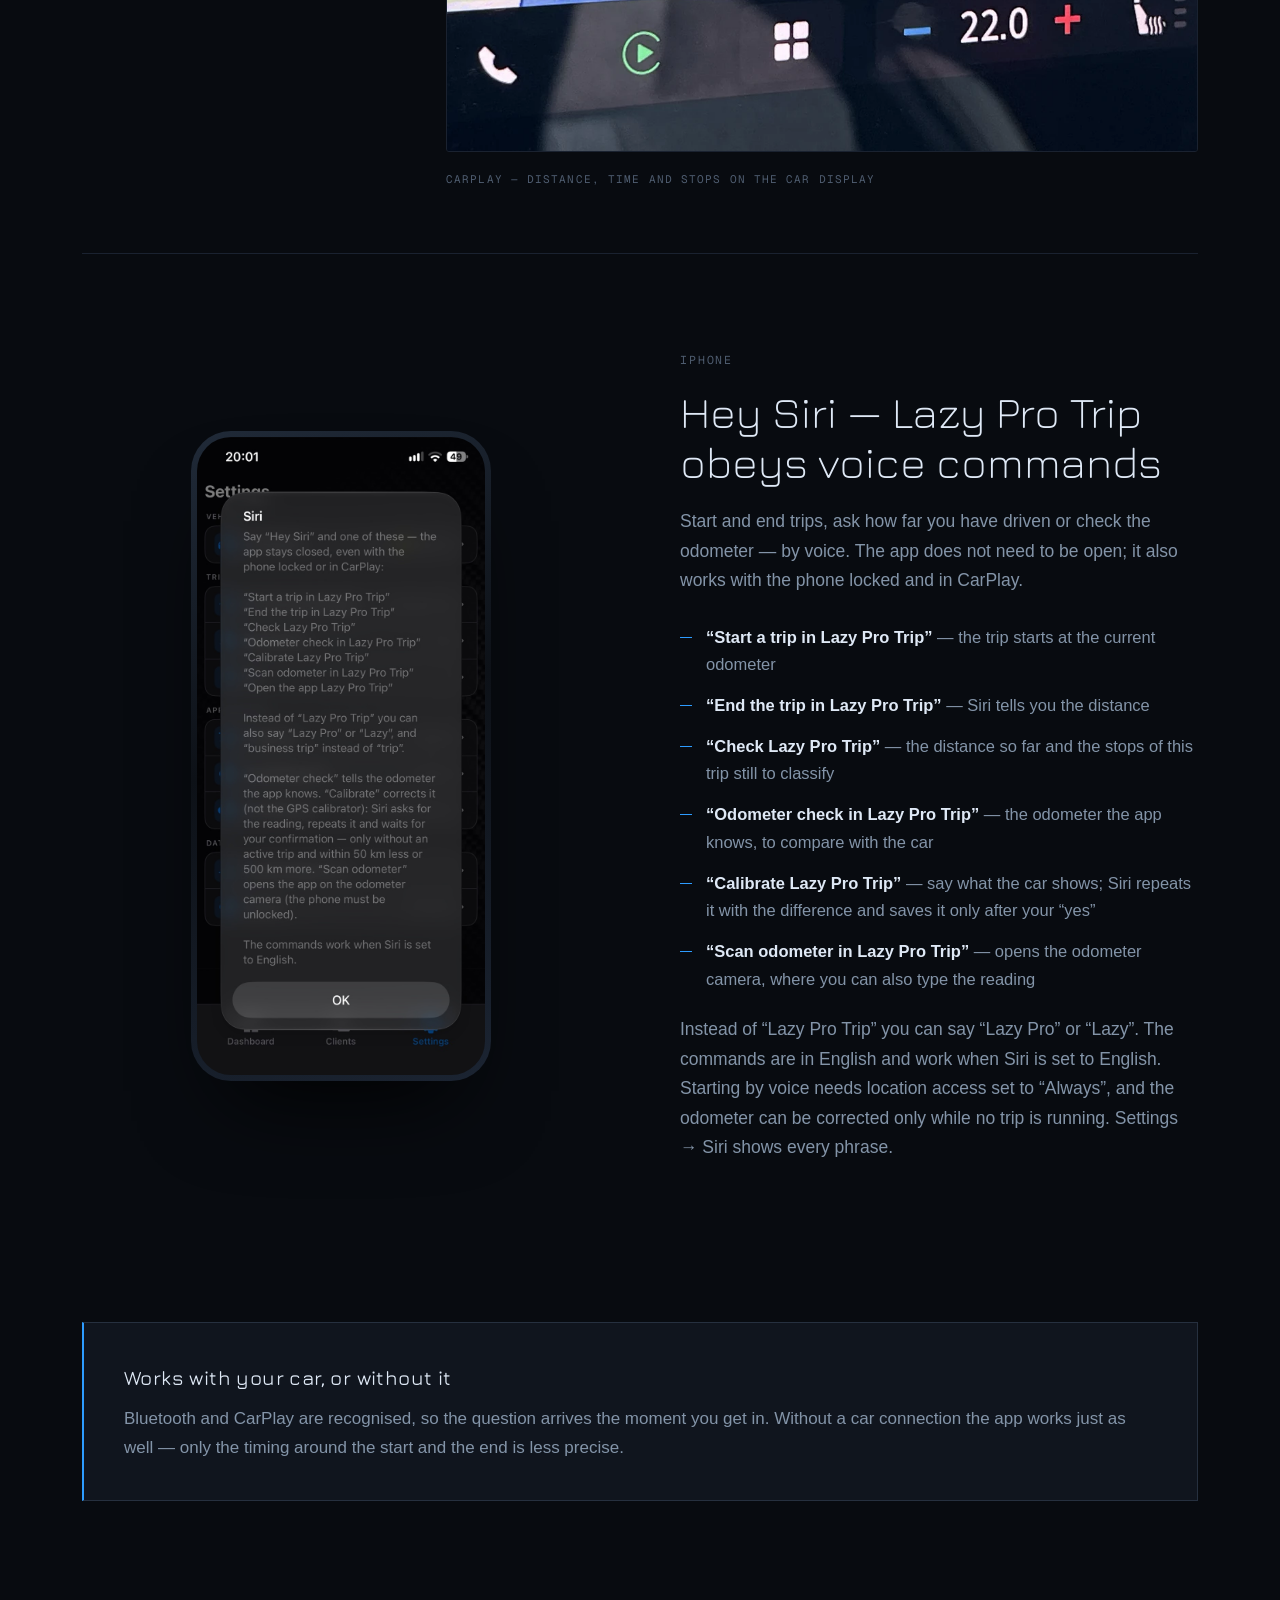
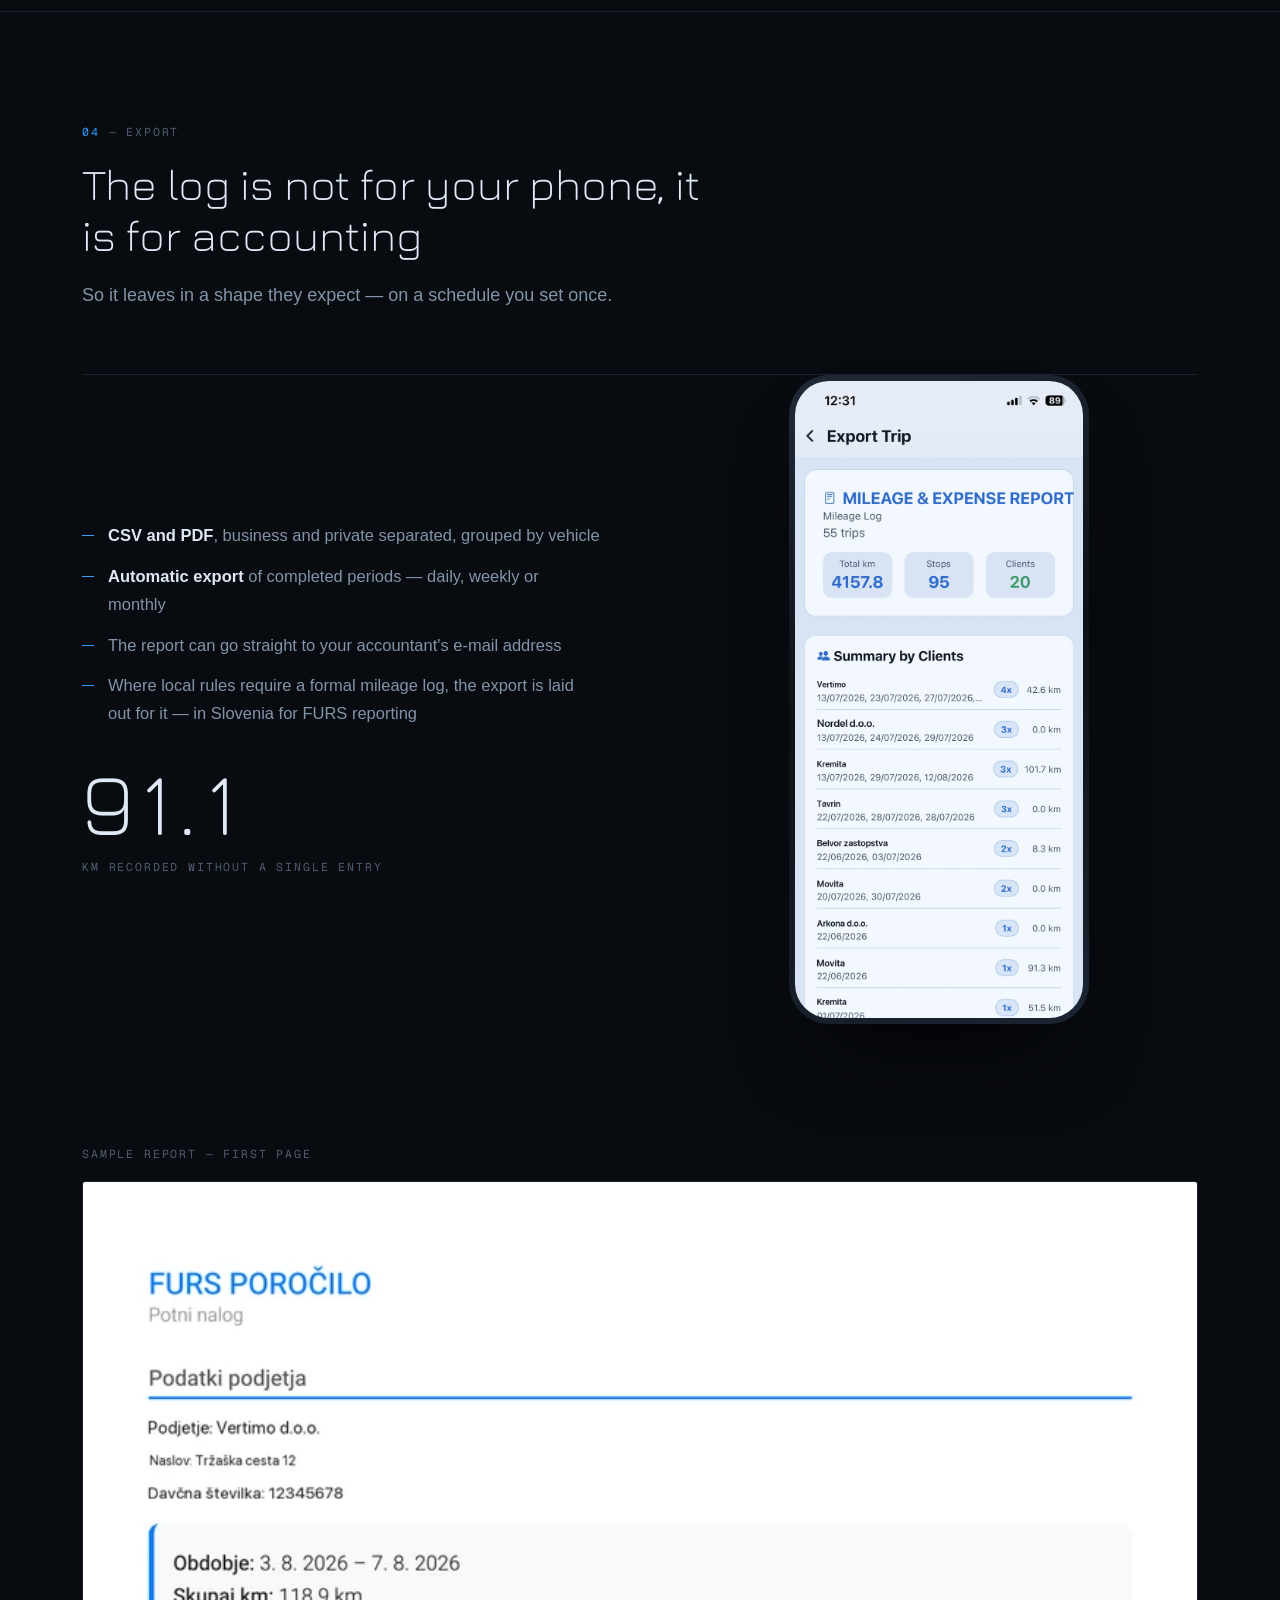
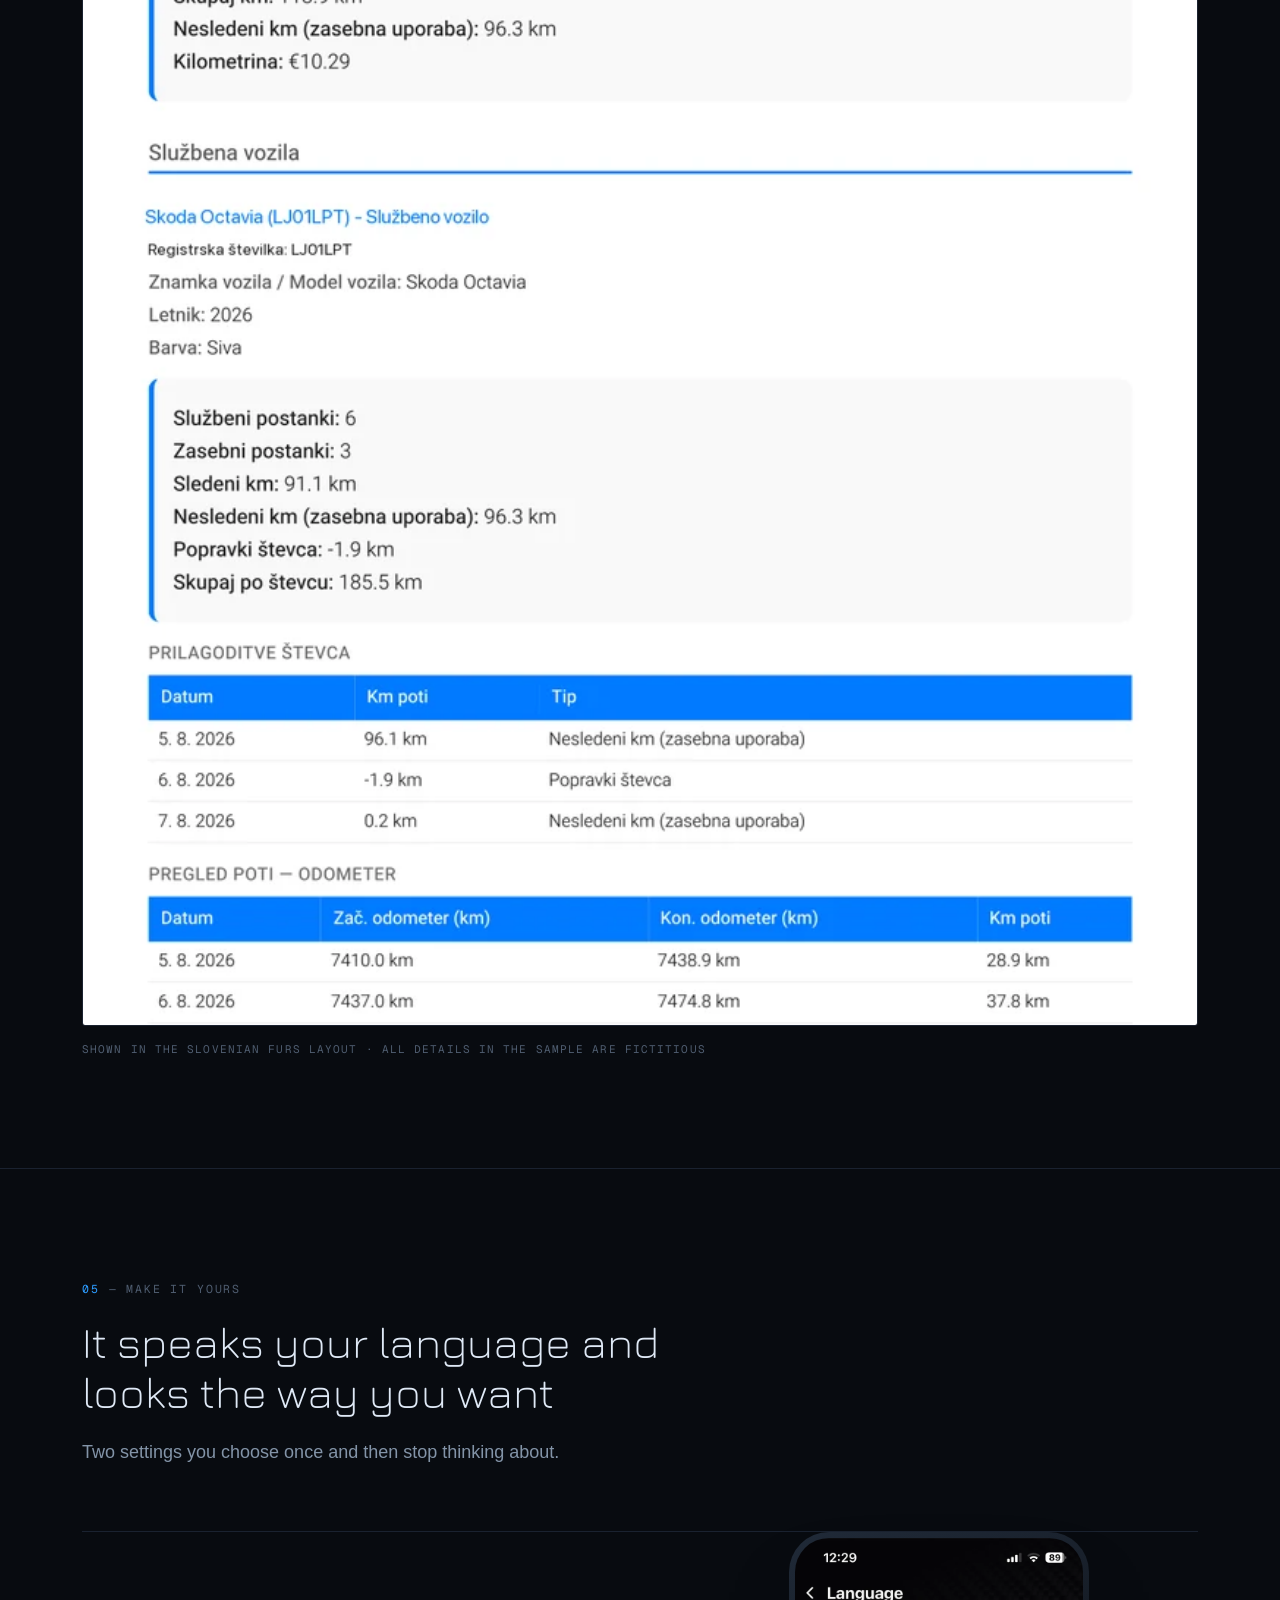
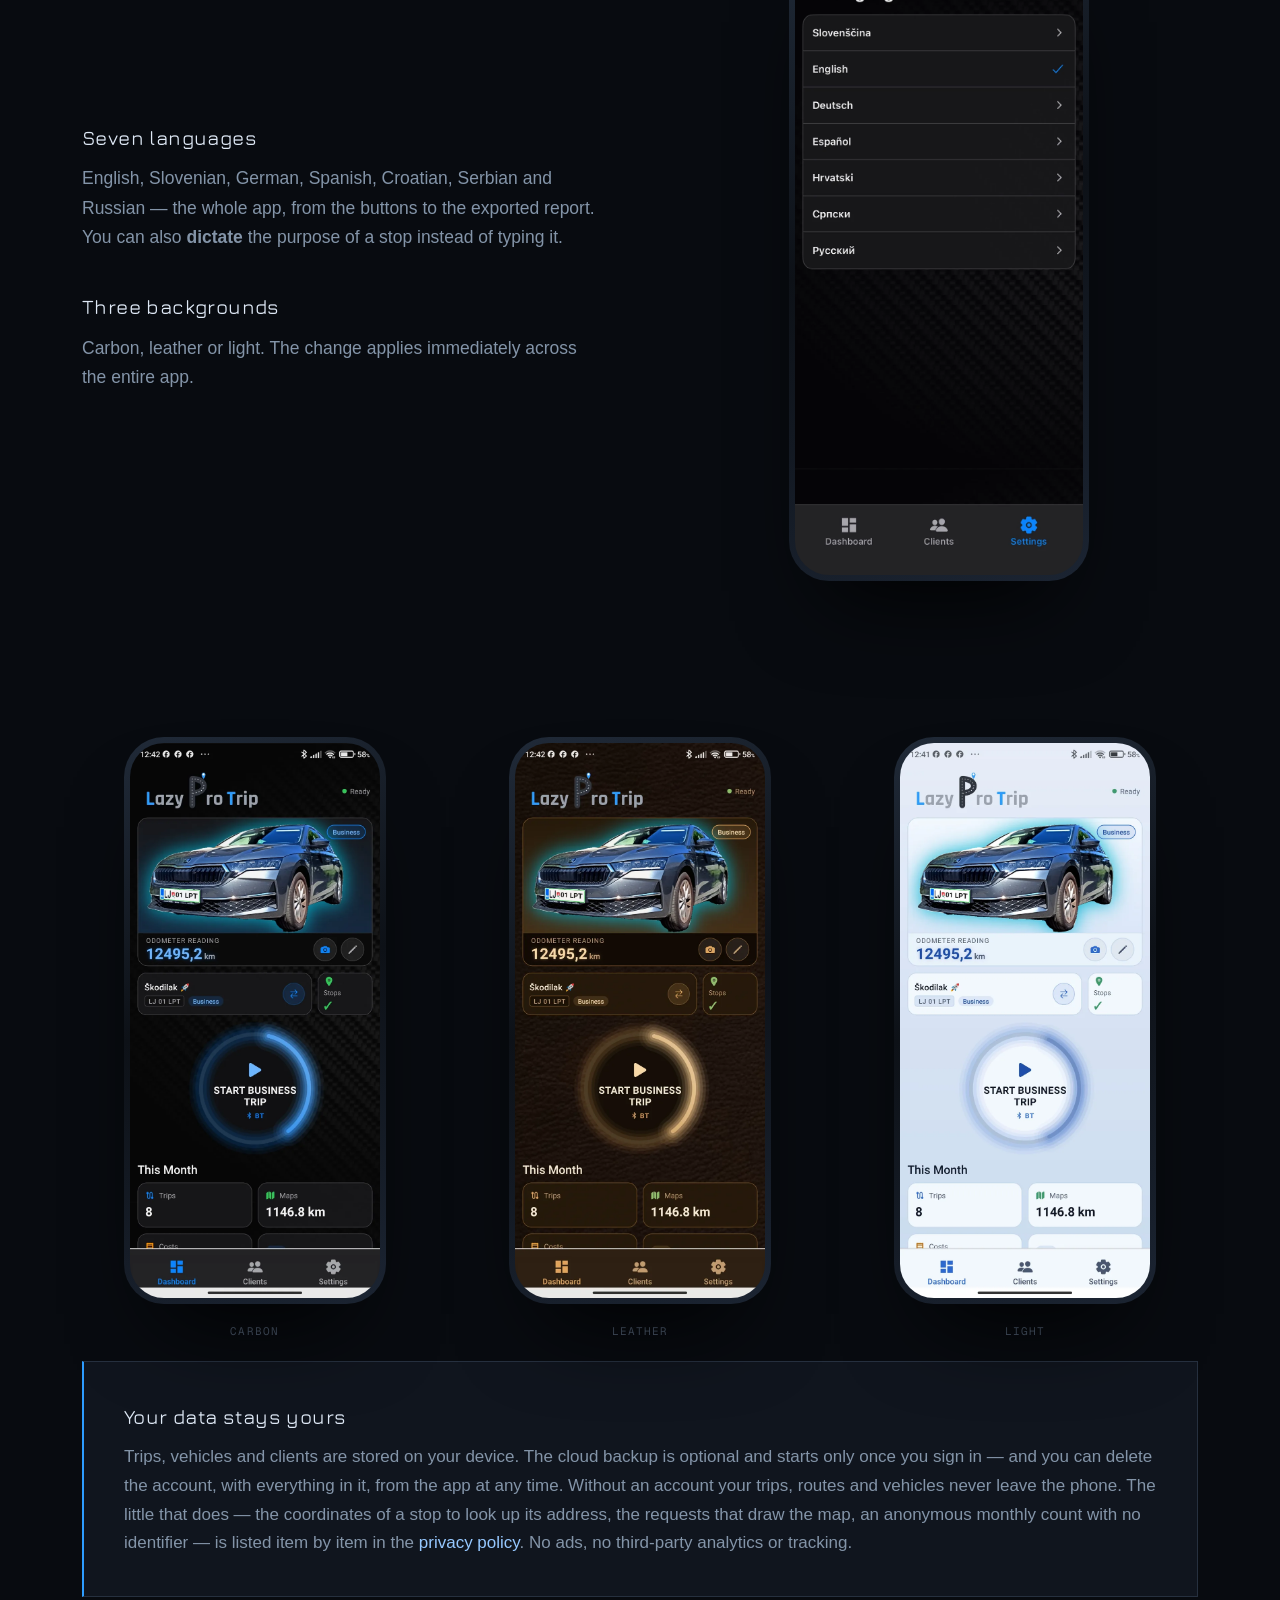
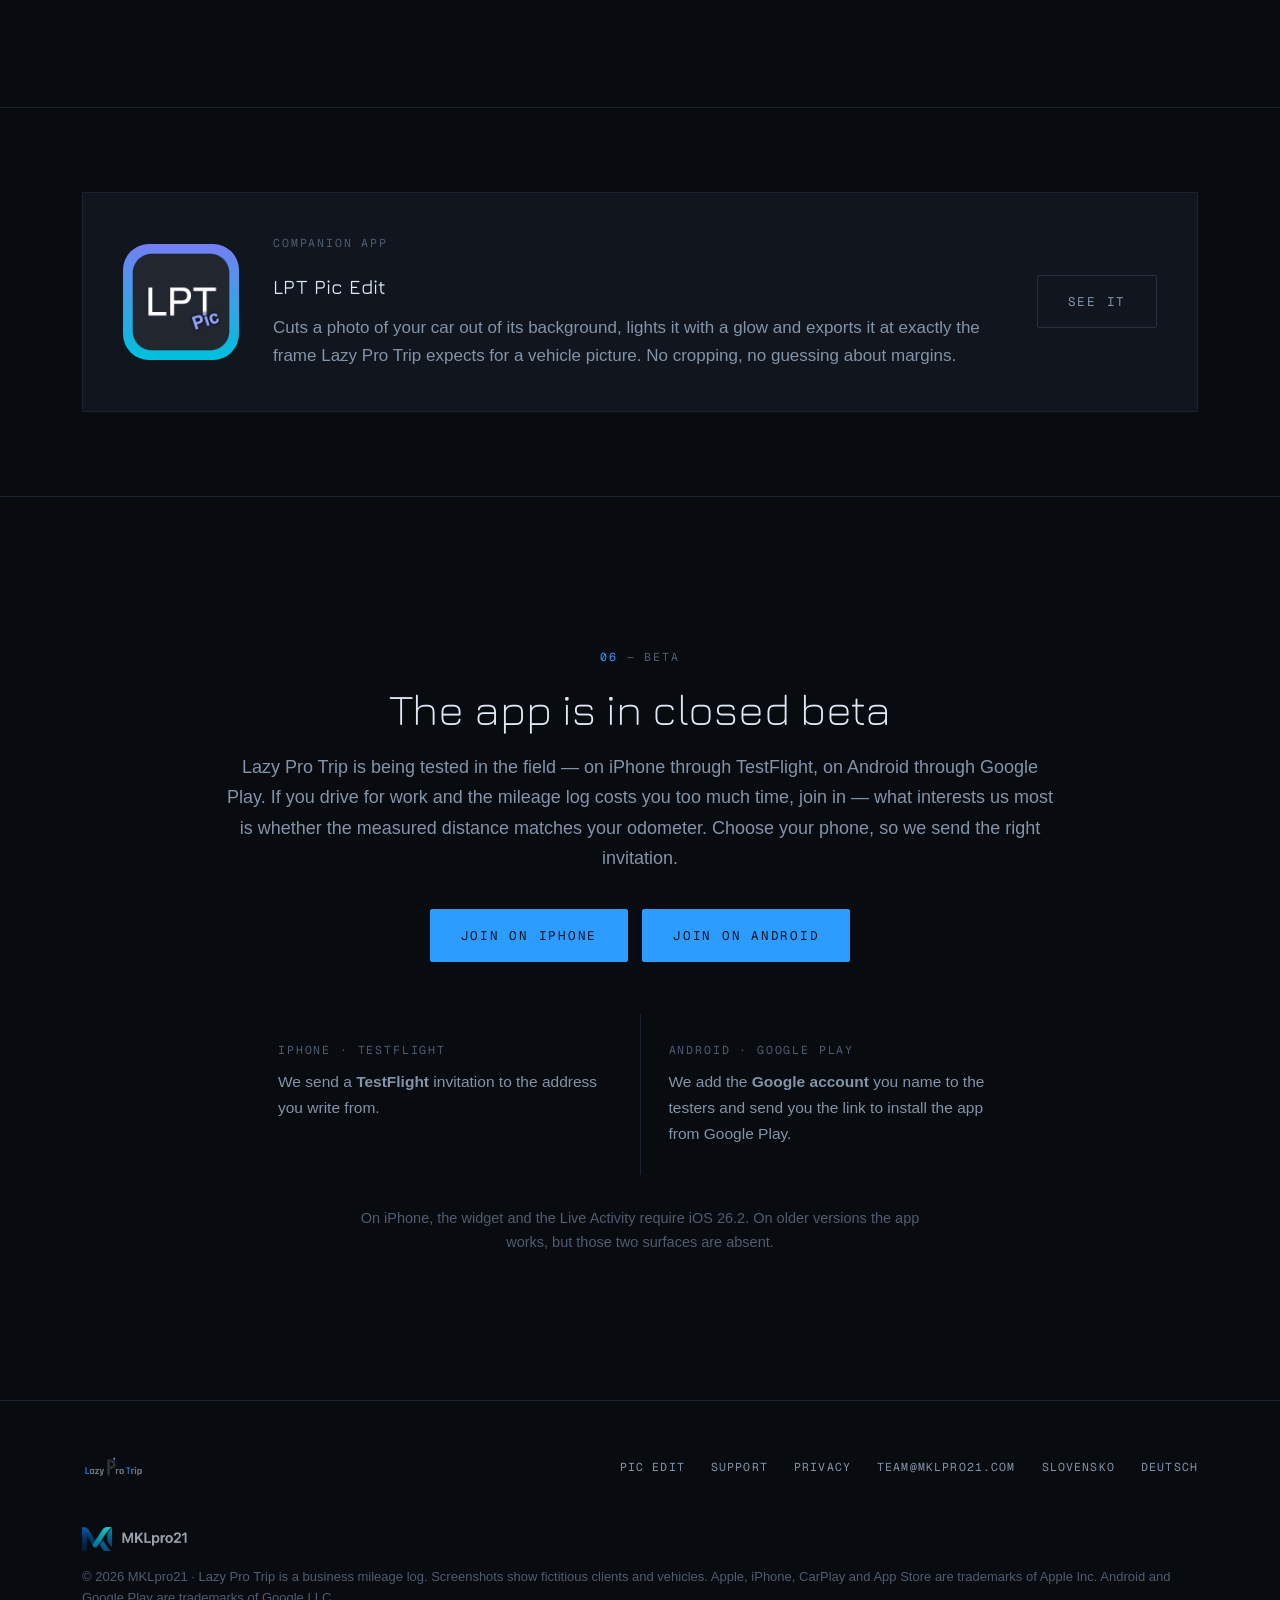
==== commit cb70c90c: "Android v beti: novi androidni posnetki, prijava po platformi, Siri glasovni ukazi - LPT: nadzorna p" ====
--- a/index.html
+++ b/index.html
@@ -66,7 +66,7 @@
 
   <div class="wrap hero-grid">
     <div>
-      <span class="tag"><span class="n">●</span> iPhone · closed beta</span>
+      <span class="tag"><span class="n">●</span> iPhone &amp; Android · closed beta</span>
       <h1>Mileage that writes itself <em>while you drive</em>.</h1>
       <p class="lede">
         You decide when a trip begins and ends. Everything between those two taps
@@ -239,8 +239,10 @@
       <span class="tag">New · versions 4.41 and 4.42</span>
       <h3>What changed recently</h3>
       <ul class="ticks" style="margin-top:22px">
-        <li><strong>Siri, hands-free.</strong> Start and end trips, check the distance and keep
-            the odometer in step with the car by voice — with the phone locked in your pocket
+        <li><strong>Now on Android too.</strong> The beta is open on Android through Google Play,
+            with its own home-screen widget. <a href="#beta">Sign up</a></li>
+        <li><strong>Siri voice commands (iPhone).</strong> Start and end trips, check the distance
+            and keep the odometer in step with the car by voice — also with the phone locked
             or in CarPlay. <a href="#siri">All commands</a></li>
         <li><strong>Refresh the widget with one tap.</strong> During a trip the widget’s main
             button is REFRESH — the distance updates without opening the app. The stop count
@@ -281,7 +283,13 @@
           <div class="wide">
             <img src="/assets/img/shots/08-widget.webp" alt="Lazy Pro Trip widget on the iPhone Home Screen during a trip" width="720" height="458" loading="lazy">
           </div>
-          <p class="caption caption-l">Home Screen widget — start a trip and refresh the kilometres without opening the app</p>
+          <p class="caption caption-l">iPhone Home Screen widget — start a trip and refresh the kilometres without opening the app</p>
+        </div>
+        <div>
+          <div class="wide">
+            <img src="/assets/img/shots/52-widget-android-en.webp" alt="Lazy Pro Trip widget on an Android home screen during a trip: distance, odometer, stops and the Stop button" width="1080" height="600" loading="lazy">
+          </div>
+          <p class="caption caption-l">Android home-screen widget — distance, odometer and stops; end the trip without opening the app</p>
         </div>
         <div>
           <div class="wide">
@@ -294,10 +302,11 @@
 
     <div class="feature rev" id="siri" style="margin-top:64px">
       <div class="ftext">
-        <h2>Hey Siri — no hands on the phone</h2>
+        <span class="tag">iPhone</span>
+        <h2>Hey Siri — Lazy Pro Trip obeys voice commands</h2>
         <p>
           Start and end trips, ask how far you have driven or check the odometer — by
-          voice. The app stays closed: it works with the phone locked in your pocket
+          voice. The app does not need to be open; it also works with the phone locked
           and in CarPlay.
         </p>
         <ul class="ticks">
@@ -398,23 +407,37 @@
           entire app.
         </p>
       </div>
-      <div class="two-up">
-        <div>
-          <div class="device">
-            <div class="device-screen">
-              <img src="/assets/img/shots/19-jeziki.webp" alt="Language picker: Slovenian, English, German, Spanish, Croatian, Serbian" width="760" height="1645" loading="lazy">
-            </div>
-          </div>
-          <p class="caption">Language</p>
-        </div>
-        <div>
-          <div class="device">
-            <div class="device-screen">
-              <img src="/assets/img/shots/29-ozadja.webp" alt="App background picker: Carbon, Leather or Light" width="760" height="1645" loading="lazy">
-            </div>
-          </div>
-          <p class="caption">Background</p>
-        </div>
+      <div class="device">
+        <div class="device-screen">
+          <img src="/assets/img/shots/19-jeziki.webp" alt="Language picker: Slovenian, English, German, Spanish, Croatian, Serbian, Russian" width="760" height="1645" loading="lazy">
+        </div>
+      </div>
+    </div>
+
+    <div class="trio" style="margin-top:60px">
+      <div>
+        <div class="device">
+          <div class="device-screen">
+            <img src="/assets/img/shots/43-en-carbon.webp" alt="Dashboard with the Carbon background — dark carbon pattern" width="760" height="1647" loading="lazy">
+          </div>
+        </div>
+        <p class="caption">Carbon</p>
+      </div>
+      <div>
+        <div class="device">
+          <div class="device-screen">
+            <img src="/assets/img/shots/44-en-usnje.webp" alt="The same dashboard with the Leather background — warm brown" width="760" height="1647" loading="lazy">
+          </div>
+        </div>
+        <p class="caption">Leather</p>
+      </div>
+      <div>
+        <div class="device">
+          <div class="device-screen">
+            <img src="/assets/img/shots/45-en-svetla.webp" alt="The same dashboard with the Light background" width="760" height="1647" loading="lazy">
+          </div>
+        </div>
+        <p class="caption">Light</p>
       </div>
     </div>
 
@@ -460,20 +483,25 @@
       <span class="tag" style="text-align:center"><span class="n">06</span> — beta</span>
       <h2>The app is in closed beta</h2>
       <p>
-        Lazy Pro Trip is being tested in the field through TestFlight. If you drive
-        for work and the mileage log costs you too much time, join in — what
-        interests us most is whether the measured distance matches your odometer.
+        Lazy Pro Trip is being tested in the field — on iPhone through TestFlight,
+        on Android through Google Play. If you drive for work and the mileage log
+        costs you too much time, join in — what interests us most is whether the
+        measured distance matches your odometer. Choose your phone, so we send the
+        right invitation.
       </p>
-      <a class="btn btn-solid" href="mailto:team@mklpro21.com?subject=Lazy%20Pro%20Trip%20beta&amp;body=Hello%2C%0A%0AI%20would%20like%20to%20join%20the%20Lazy%20Pro%20Trip%20beta.%0A%0APhone%20model%3A%20%0AiOS%20version%3A%20%0ACar%20(Bluetooth%20or%20CarPlay)%3A%20%0A%0AKind%20regards%2C%0A">Join the beta</a>
+      <div class="actions" style="justify-content:center">
+        <a class="btn btn-solid" href="mailto:team@mklpro21.com?subject=Lazy%20Pro%20Trip%20beta%20%E2%80%94%20iPhone&amp;body=Hello%2C%0A%0AI%20would%20like%20to%20join%20the%20Lazy%20Pro%20Trip%20beta%20on%20iPhone.%0A%0APhone%20model%3A%20%0AiOS%20version%3A%20%0ACar%20(Bluetooth%20or%20CarPlay)%3A%20%0A%0AKind%20regards%2C%0A">Join on iPhone</a>
+        <a class="btn btn-solid" href="mailto:team@mklpro21.com?subject=Lazy%20Pro%20Trip%20beta%20%E2%80%94%20Android&amp;body=Hello%2C%0A%0AI%20would%20like%20to%20join%20the%20Lazy%20Pro%20Trip%20beta%20on%20Android.%0A%0AGoogle%20account%20(Gmail)%20used%20on%20the%20phone%3A%20%0APhone%20model%3A%20%0AAndroid%20version%3A%20%0ACar%20(Bluetooth)%3A%20%0A%0AKind%20regards%2C%0A">Join on Android</a>
+      </div>
 
       <div class="platforms">
         <div class="plat">
-          <span class="tag">iPhone · available</span>
-          <p>The beta currently runs <strong>on iPhone only</strong>, through Apple's TestFlight. We send an invitation once you sign up.</p>
+          <span class="tag">iPhone · TestFlight</span>
+          <p>We send a <strong>TestFlight</strong> invitation to the address you write from.</p>
         </div>
         <div class="plat">
-          <span class="tag">Android · final stage</span>
-          <p>The Android version is in its <strong>final stage</strong>. Sign up now and we will let you know the moment testing opens.</p>
+          <span class="tag">Android · Google Play</span>
+          <p>We add the <strong>Google account</strong> you name to the testers and send you the link to install the app from Google Play.</p>
         </div>
       </div>
 
@@ -504,6 +532,7 @@
       © 2026 MKLpro21 · Lazy Pro Trip is a business mileage log.
       Screenshots show fictitious clients and vehicles.
       Apple, iPhone, CarPlay and App Store are trademarks of Apple Inc.
+      Android and Google Play are trademarks of Google LLC.
     </p>
   </div>
 </footer>
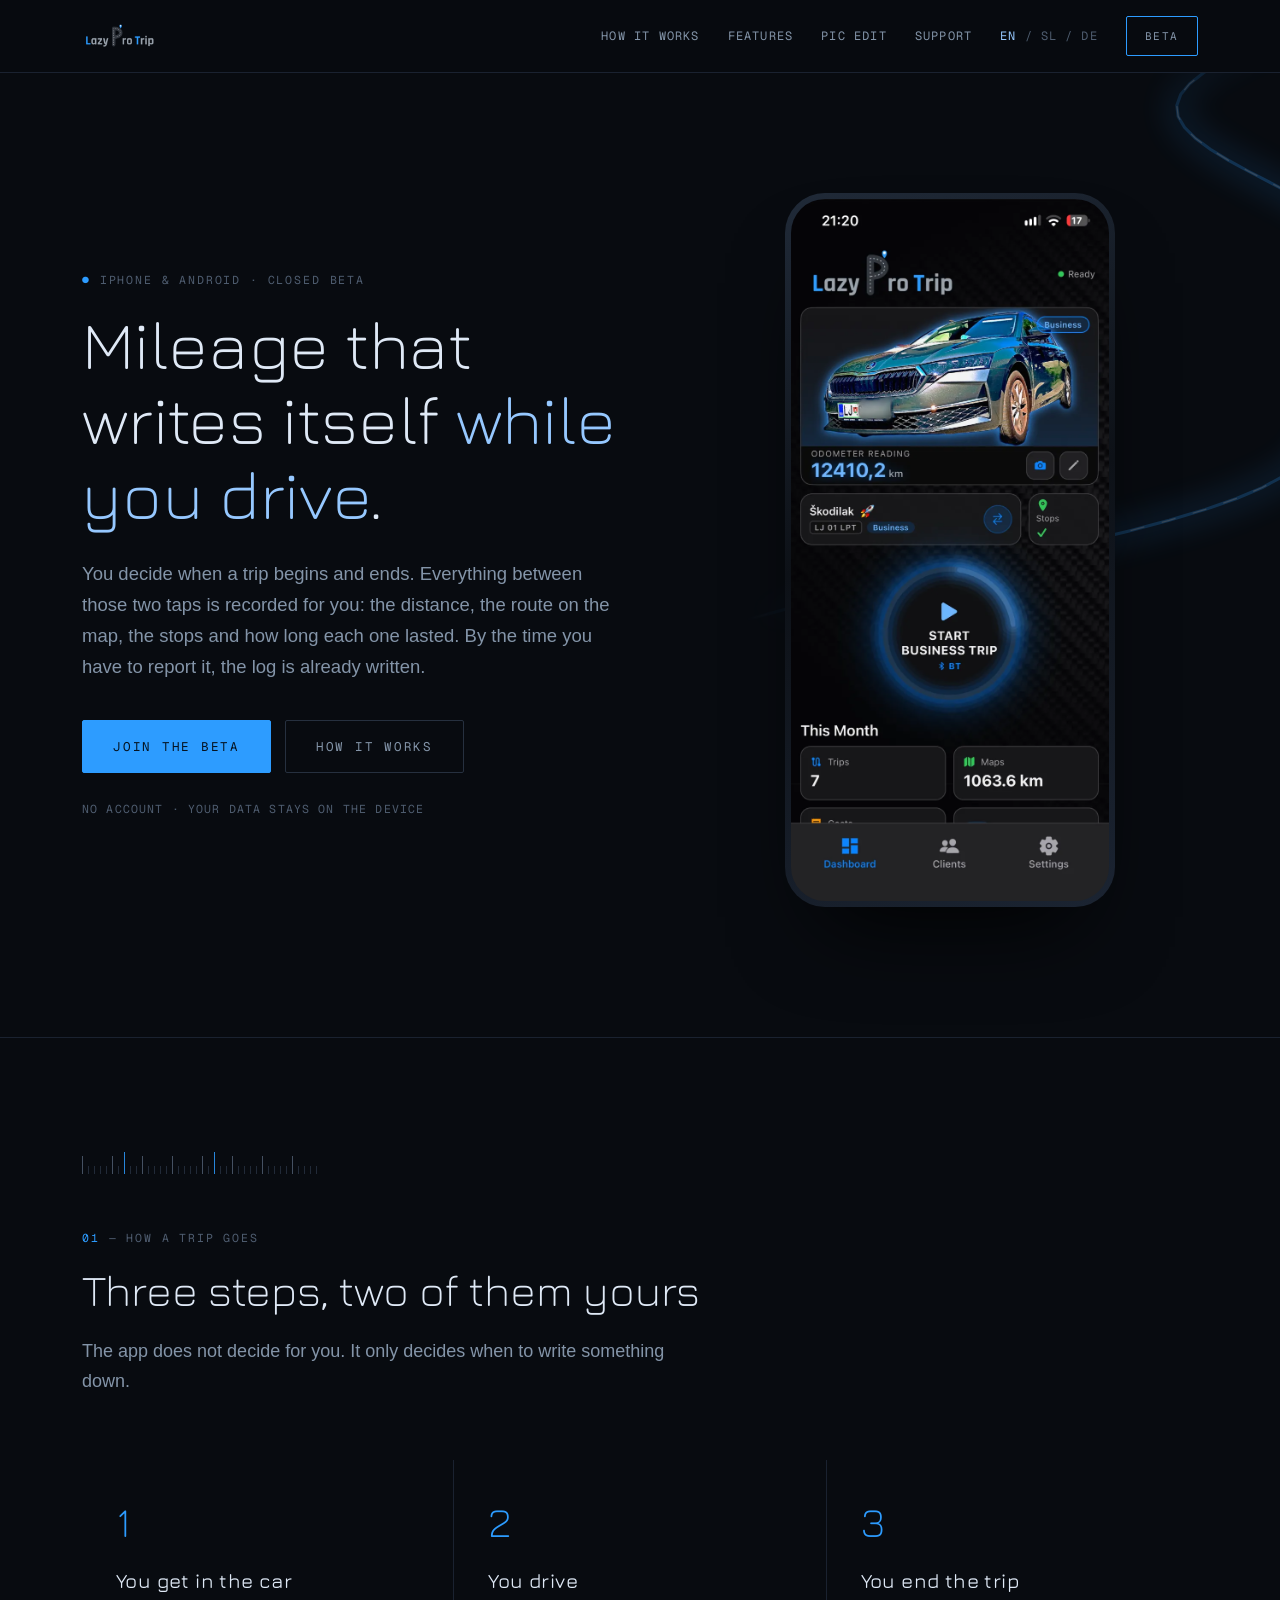
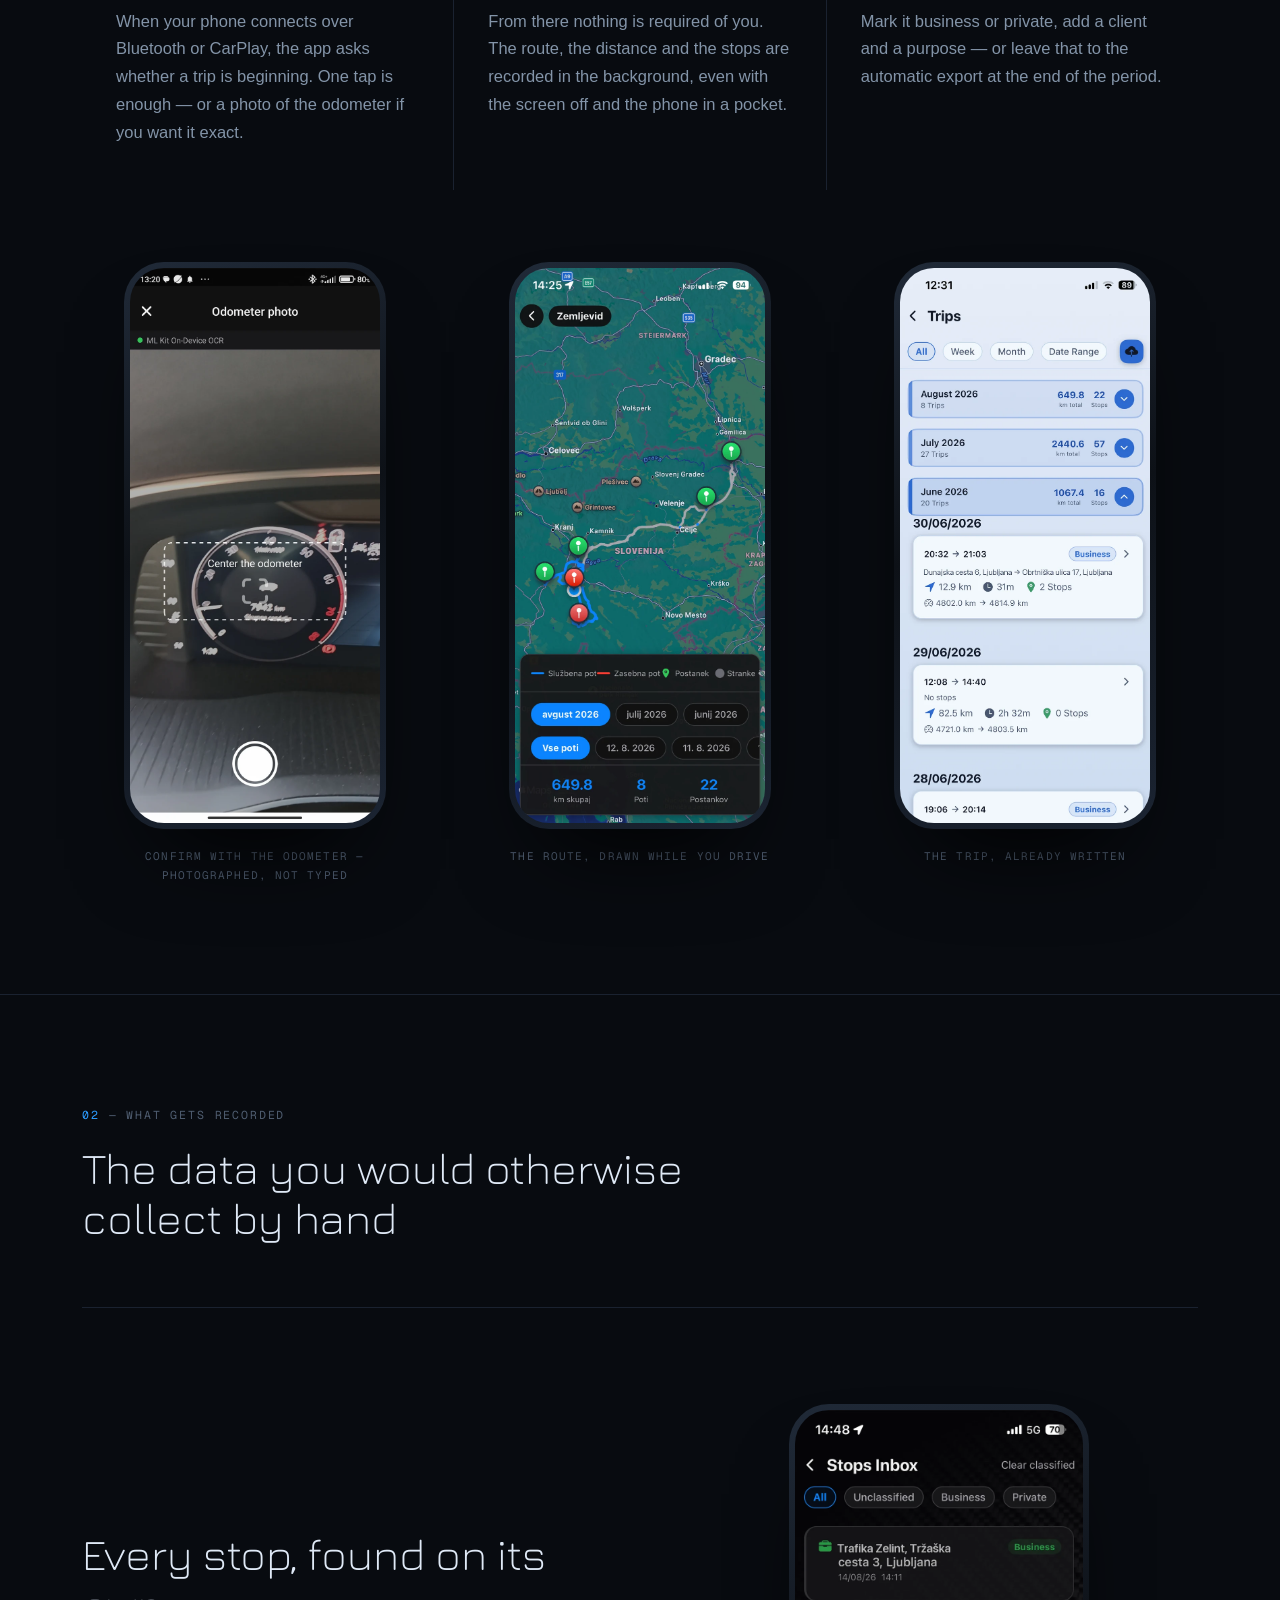
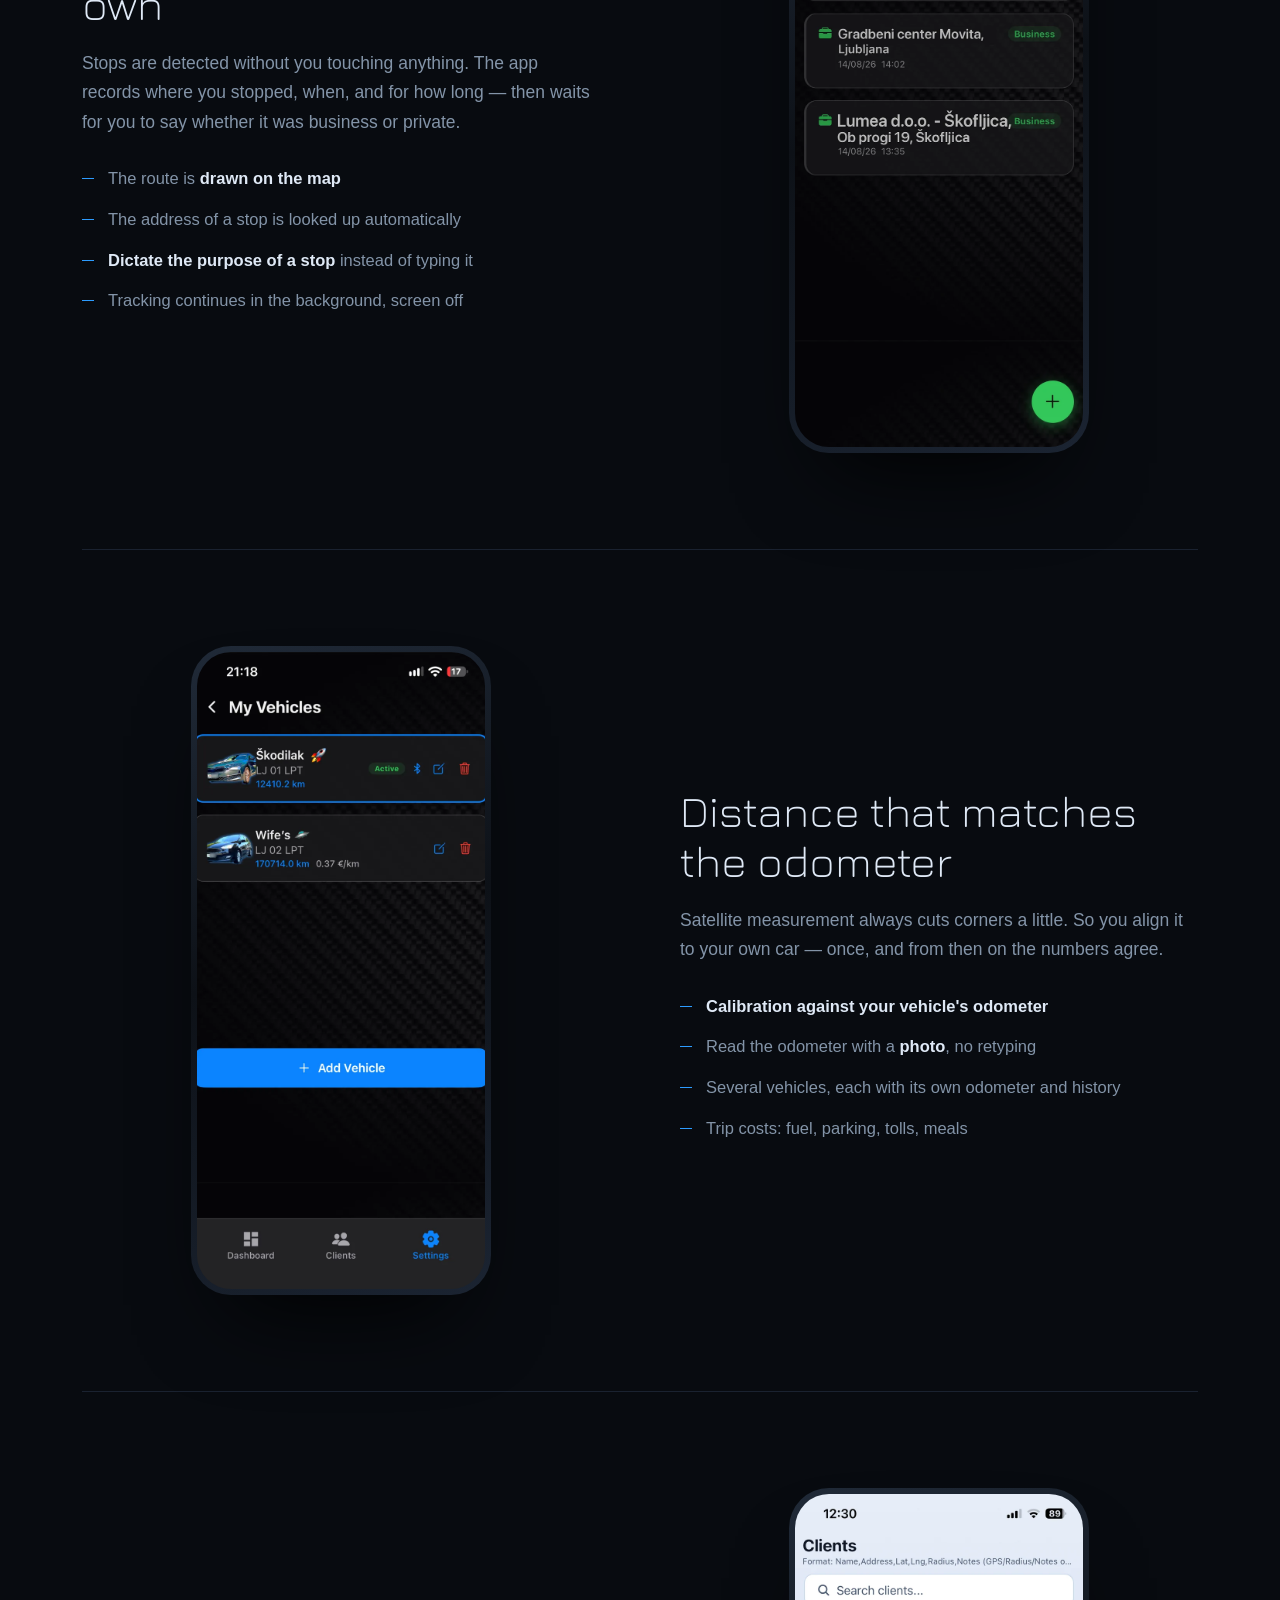
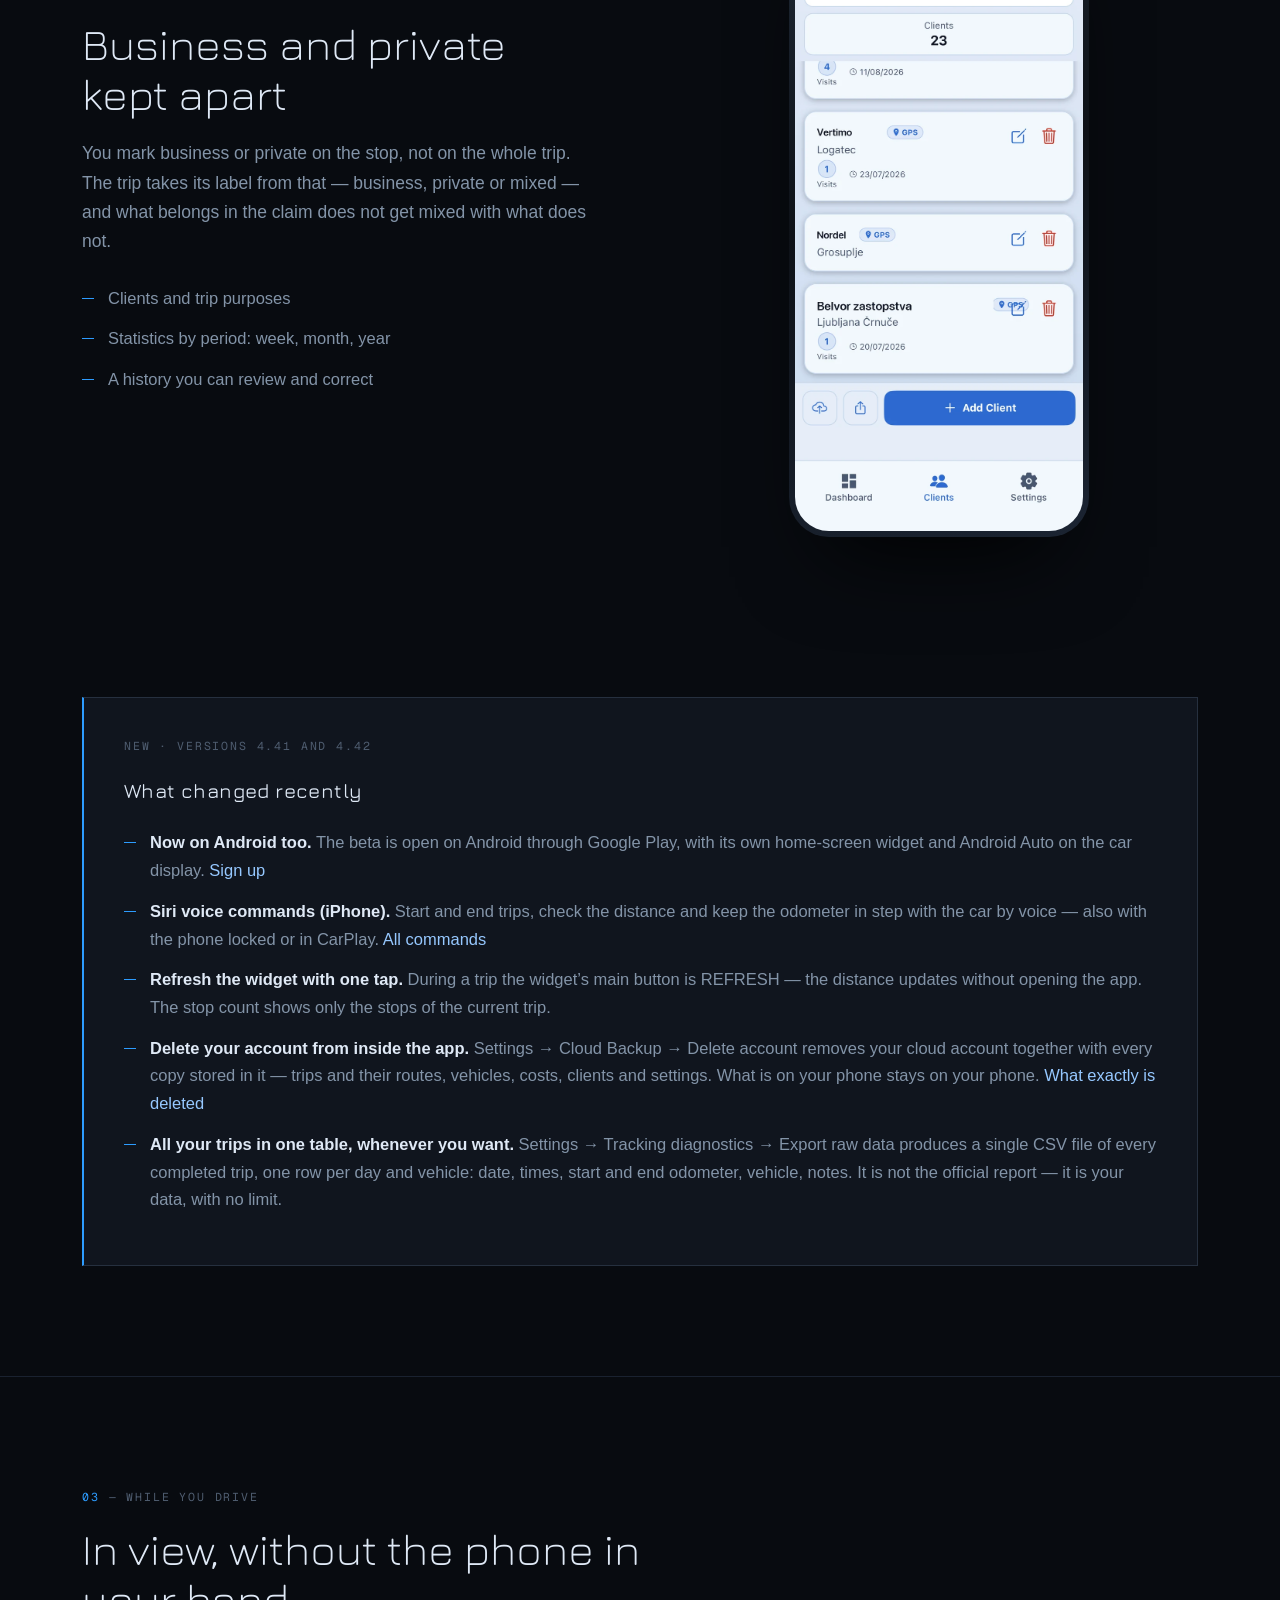
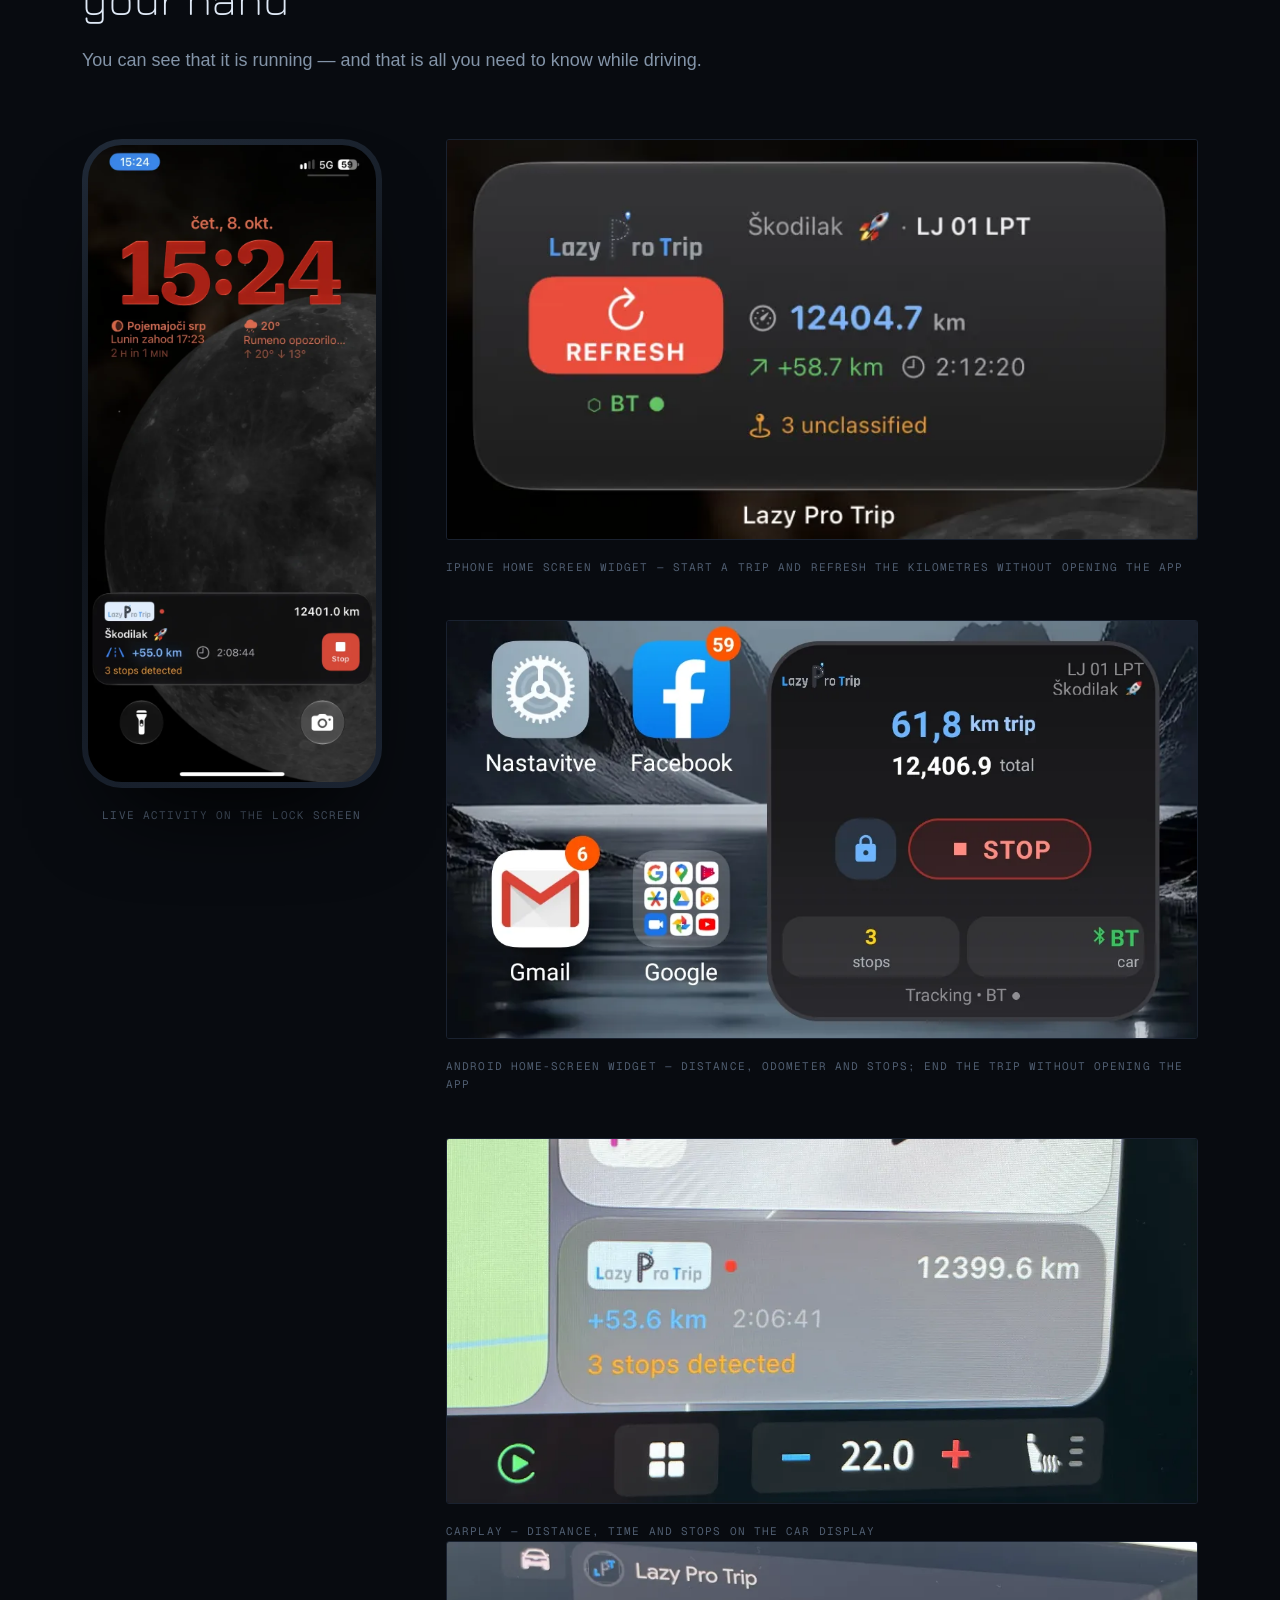
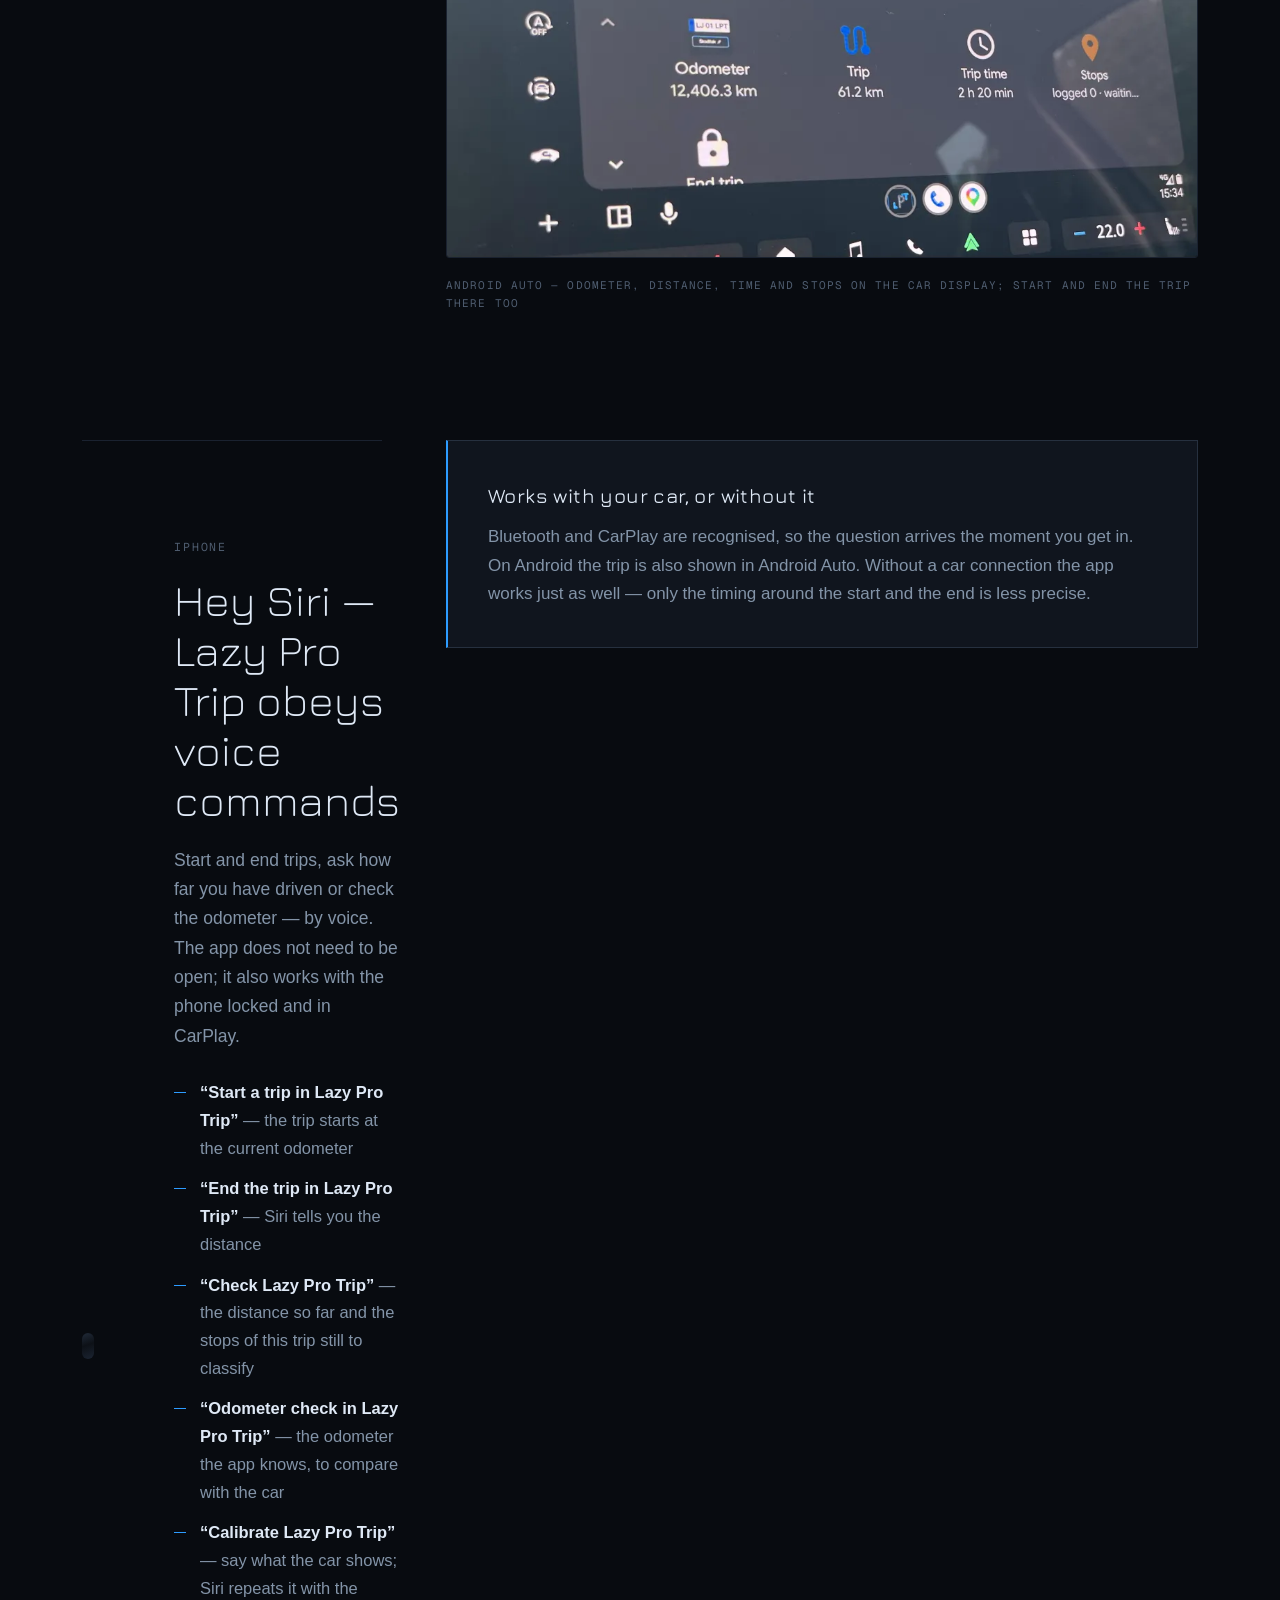
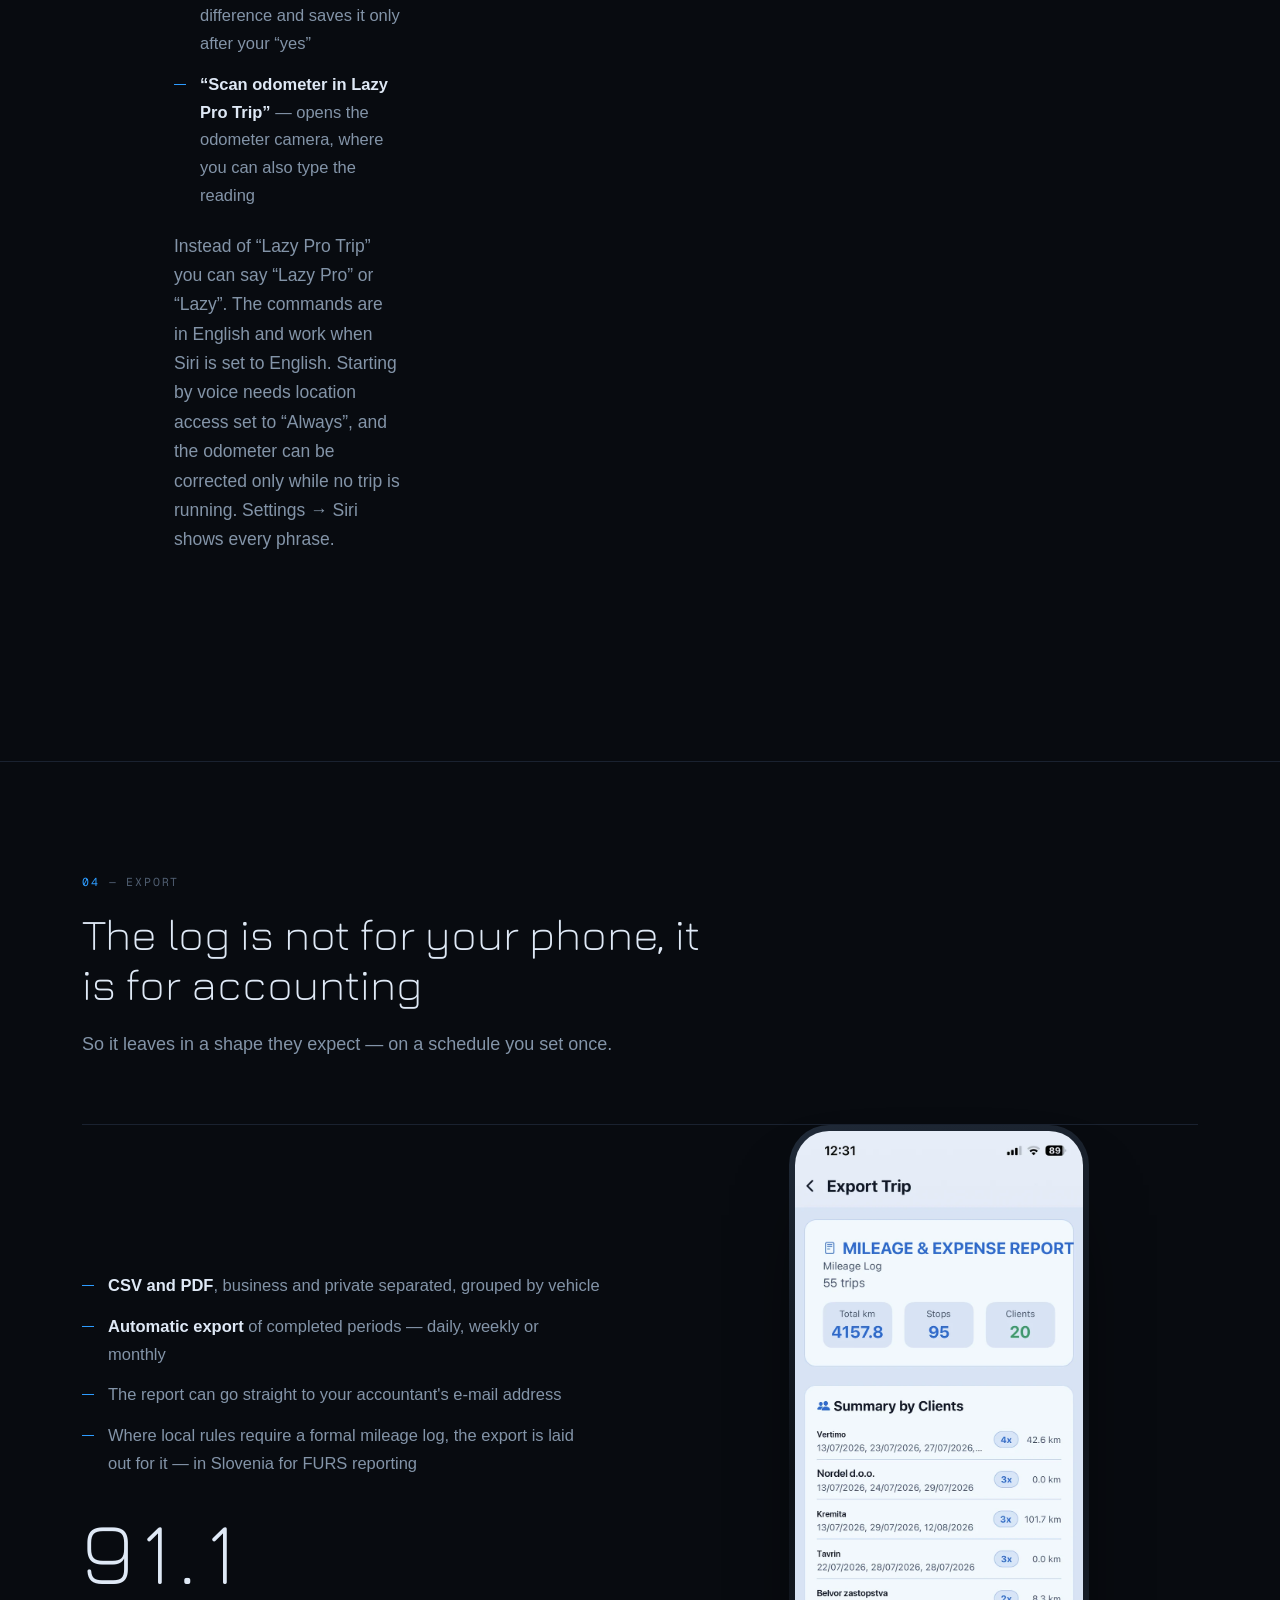
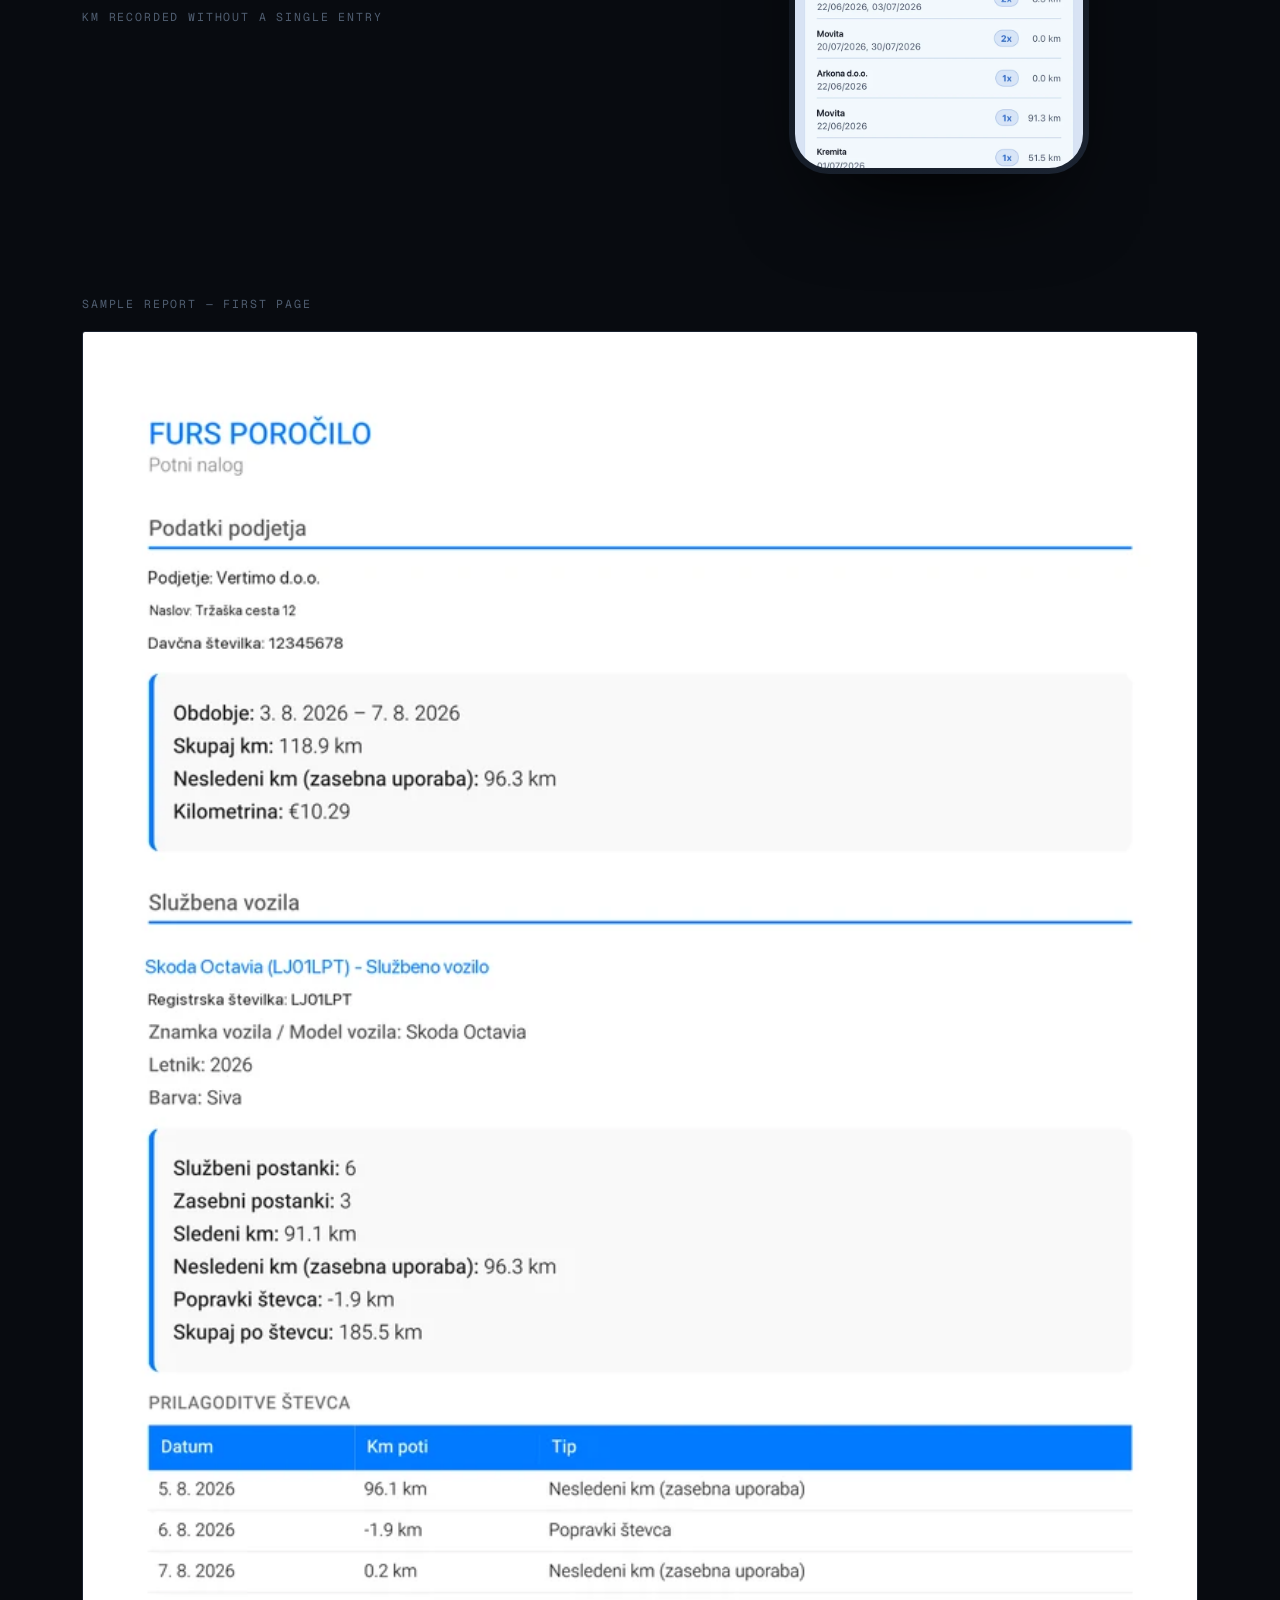
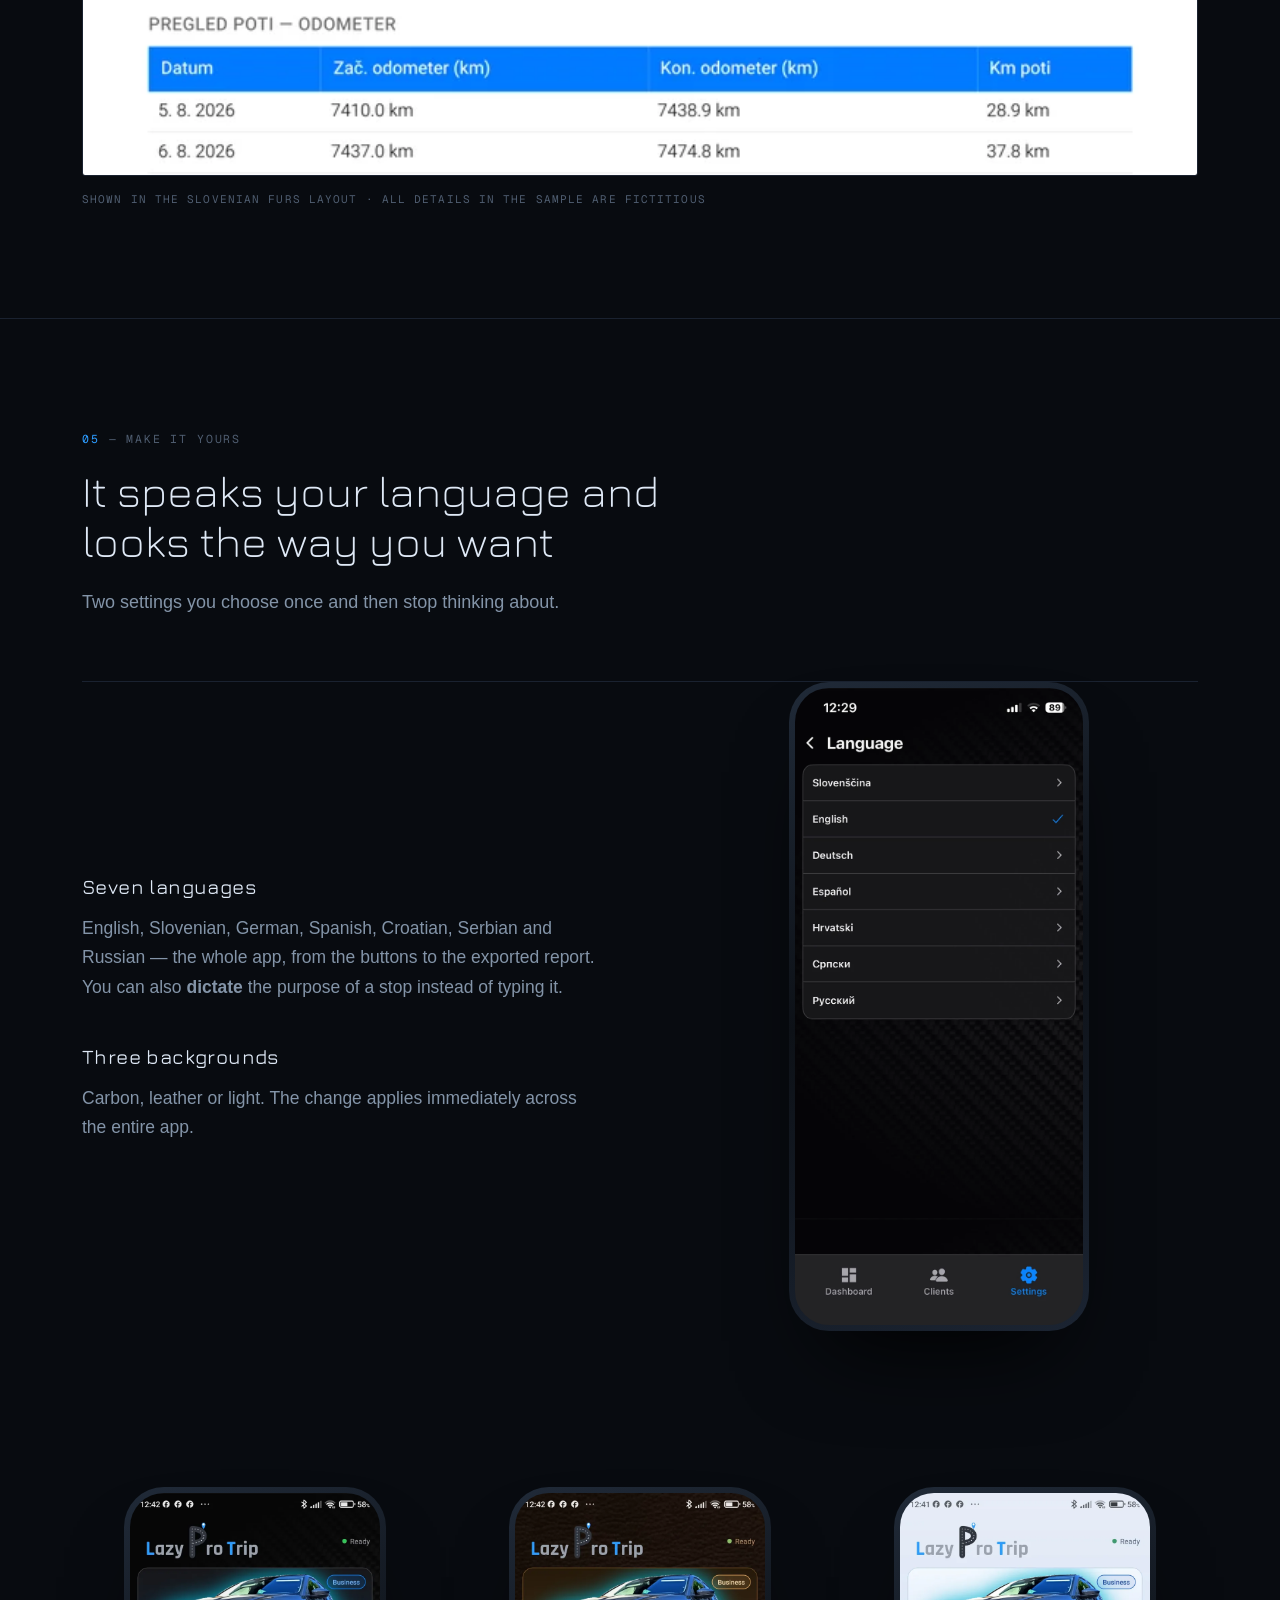
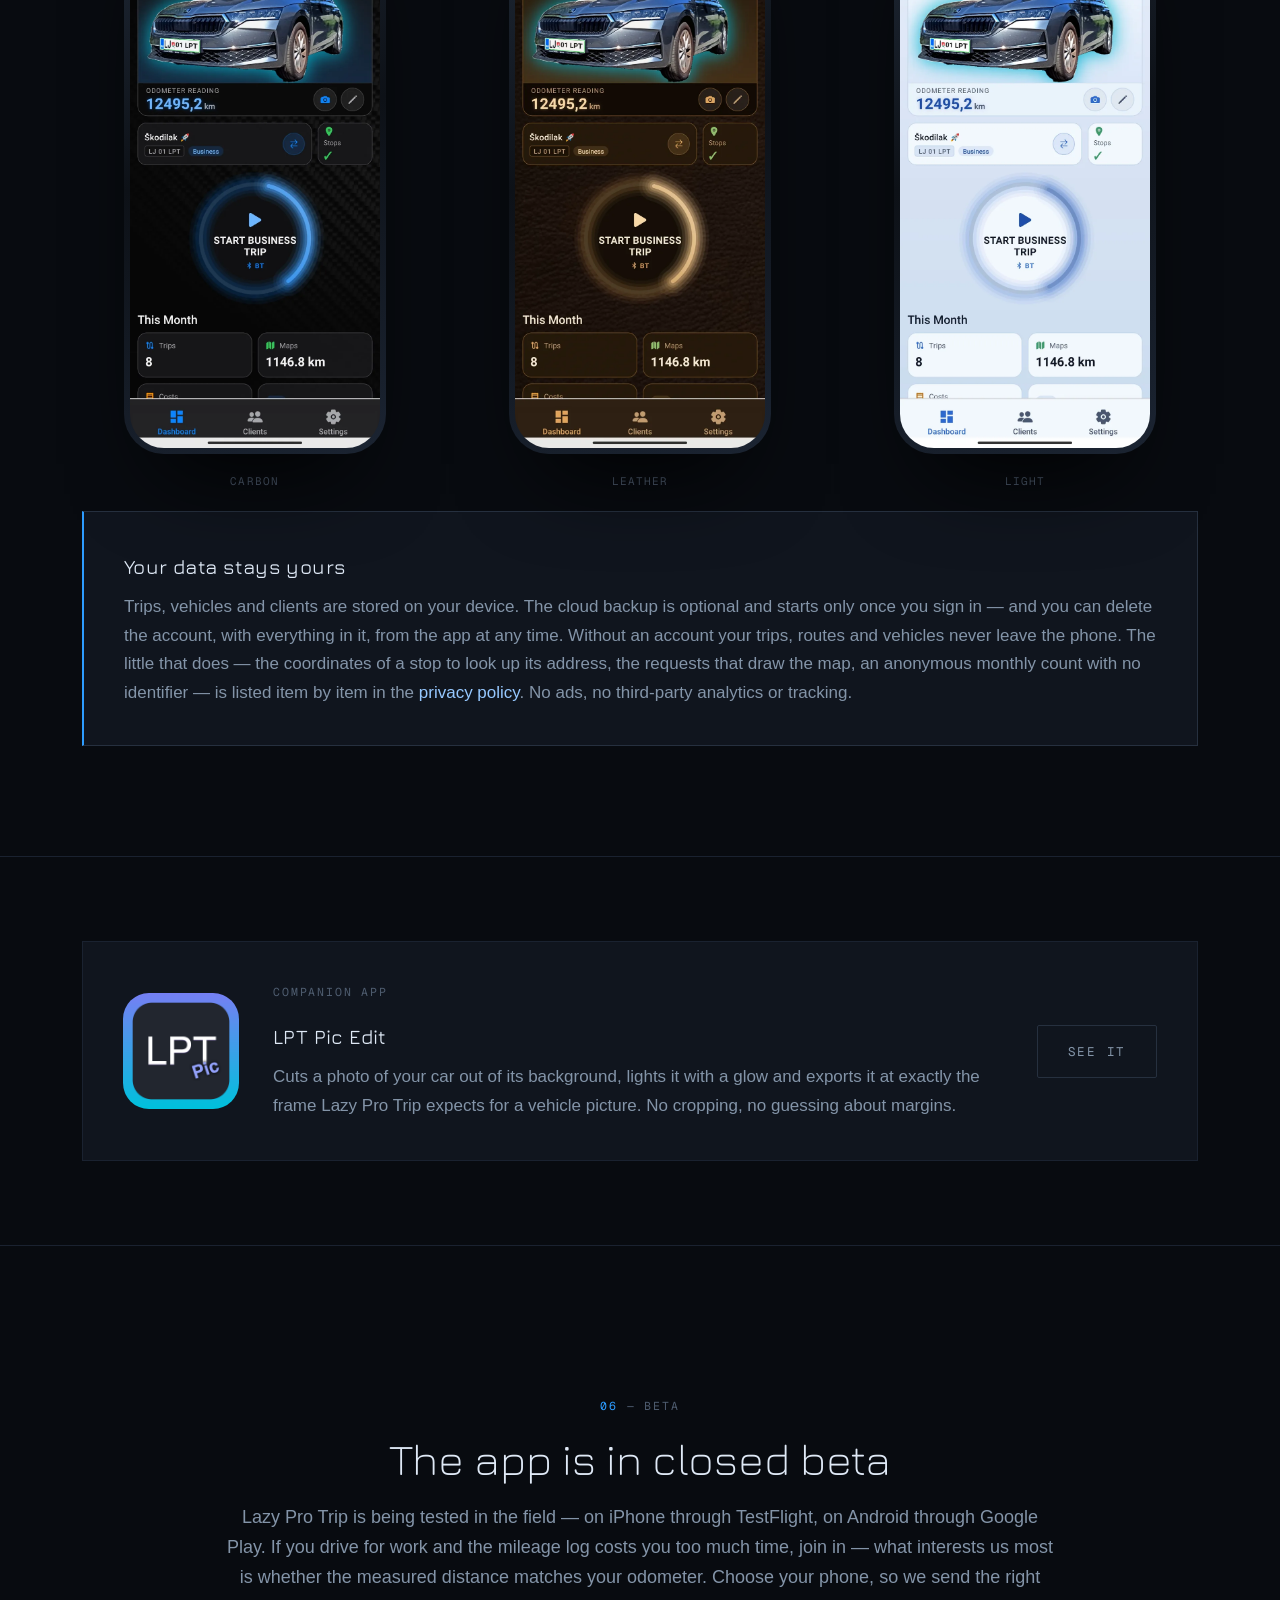
==== commit 4c8eaf4b: "iPhone posnetki: nadzorna plosca, widget z OSVEZI, ziva aktivnost in CarPlay v jeziku strani; Androi" ====
--- a/index.html
+++ b/index.html
@@ -84,7 +84,7 @@
     <div>
       <div class="device device-lg">
         <div class="device-screen">
-          <img src="/assets/img/shots/01-aktivna-pot.webp" alt="Lazy Pro Trip dashboard during an active trip, showing distance, elapsed time and the end-trip control" width="760" height="1645" loading="eager">
+          <img src="/assets/img/shots/61-nadzorna-en.webp" alt="Lazy Pro Trip dashboard with the vehicle, odometer reading and the button to start a business trip" width="760" height="1645" loading="eager">
         </div>
       </div>
     </div>
@@ -210,7 +210,7 @@
       </div>
       <div class="device">
         <div class="device-screen">
-          <img src="/assets/img/shots/03-vozila.webp" alt="Vehicle list with photos, registration and odometer readings" width="760" height="1645" loading="lazy">
+          <img src="/assets/img/shots/74-vozila-en.webp" alt="Vehicle list with photos, registration and odometer readings" width="760" height="1645" loading="lazy">
         </div>
       </div>
     </div>
@@ -240,7 +240,7 @@
       <h3>What changed recently</h3>
       <ul class="ticks" style="margin-top:22px">
         <li><strong>Now on Android too.</strong> The beta is open on Android through Google Play,
-            with its own home-screen widget. <a href="#beta">Sign up</a></li>
+            with its own home-screen widget and Android Auto on the car display. <a href="#beta">Sign up</a></li>
         <li><strong>Siri voice commands (iPhone).</strong> Start and end trips, check the distance
             and keep the odometer in step with the car by voice — also with the phone locked
             or in CarPlay. <a href="#siri">All commands</a></li>
@@ -273,7 +273,7 @@
       <div>
         <div class="device">
           <div class="device-screen">
-            <img src="/assets/img/shots/07-ziva-aktivnost.webp" alt="Lock Screen Live Activity showing distance, elapsed time and stops detected" width="760" height="1645" loading="lazy">
+            <img src="/assets/img/shots/66-ziva-aktivnost-en.webp" alt="Lock Screen Live Activity showing distance, elapsed time and stops detected" width="760" height="1645" loading="lazy">
           </div>
         </div>
         <p class="caption">Live Activity on the Lock Screen</p>
@@ -281,7 +281,7 @@
       <div class="stack">
         <div>
           <div class="wide">
-            <img src="/assets/img/shots/08-widget.webp" alt="Lazy Pro Trip widget on the iPhone Home Screen during a trip" width="720" height="458" loading="lazy">
+            <img src="/assets/img/shots/63-widget-ios-en.webp" alt="Lazy Pro Trip widget on the iPhone Home Screen during a trip: odometer, distance, time, unclassified stops and the REFRESH button" width="720" height="383" loading="lazy">
           </div>
           <p class="caption caption-l">iPhone Home Screen widget — start a trip and refresh the kilometres without opening the app</p>
         </div>
@@ -293,9 +293,14 @@
         </div>
         <div>
           <div class="wide">
-            <img src="/assets/img/shots/06-carplay.webp" alt="Car display running CarPlay with the Lazy Pro Trip trip in progress" width="720" height="540" loading="lazy">
+            <img src="/assets/img/shots/68-carplay-en.webp" alt="Car display running CarPlay with the Lazy Pro Trip trip in progress" width="1080" height="525" loading="lazy">
           </div>
           <p class="caption caption-l">CarPlay — distance, time and stops on the car display</p>
+        <div>
+          <div class="wide">
+            <img src="/assets/img/shots/71-android-auto-en.webp" alt="Car display running Android Auto with Lazy Pro Trip: odometer, trip distance, trip time, stops and the End trip button" width="1080" height="453" loading="lazy">
+          </div>
+          <p class="caption caption-l">Android Auto — odometer, distance, time and stops on the car display; start and end the trip there too</p>
         </div>
       </div>
     </div>
@@ -335,7 +340,7 @@
       <h3>Works with your car, or without it</h3>
       <p>
         Bluetooth and CarPlay are recognised, so the question arrives the moment
-        you get in. Without a car connection the app works just as well — only the
+        you get in. On Android the trip is also shown in Android Auto. Without a car connection the app works just as well — only the
         timing around the start and the end is less precise.
       </p>
     </div>
@@ -532,7 +537,7 @@
       © 2026 MKLpro21 · Lazy Pro Trip is a business mileage log.
       Screenshots show fictitious clients and vehicles.
       Apple, iPhone, CarPlay and App Store are trademarks of Apple Inc.
-      Android and Google Play are trademarks of Google LLC.
+      Android, Android Auto and Google Play are trademarks of Google LLC.
     </p>
   </div>
 </footer>
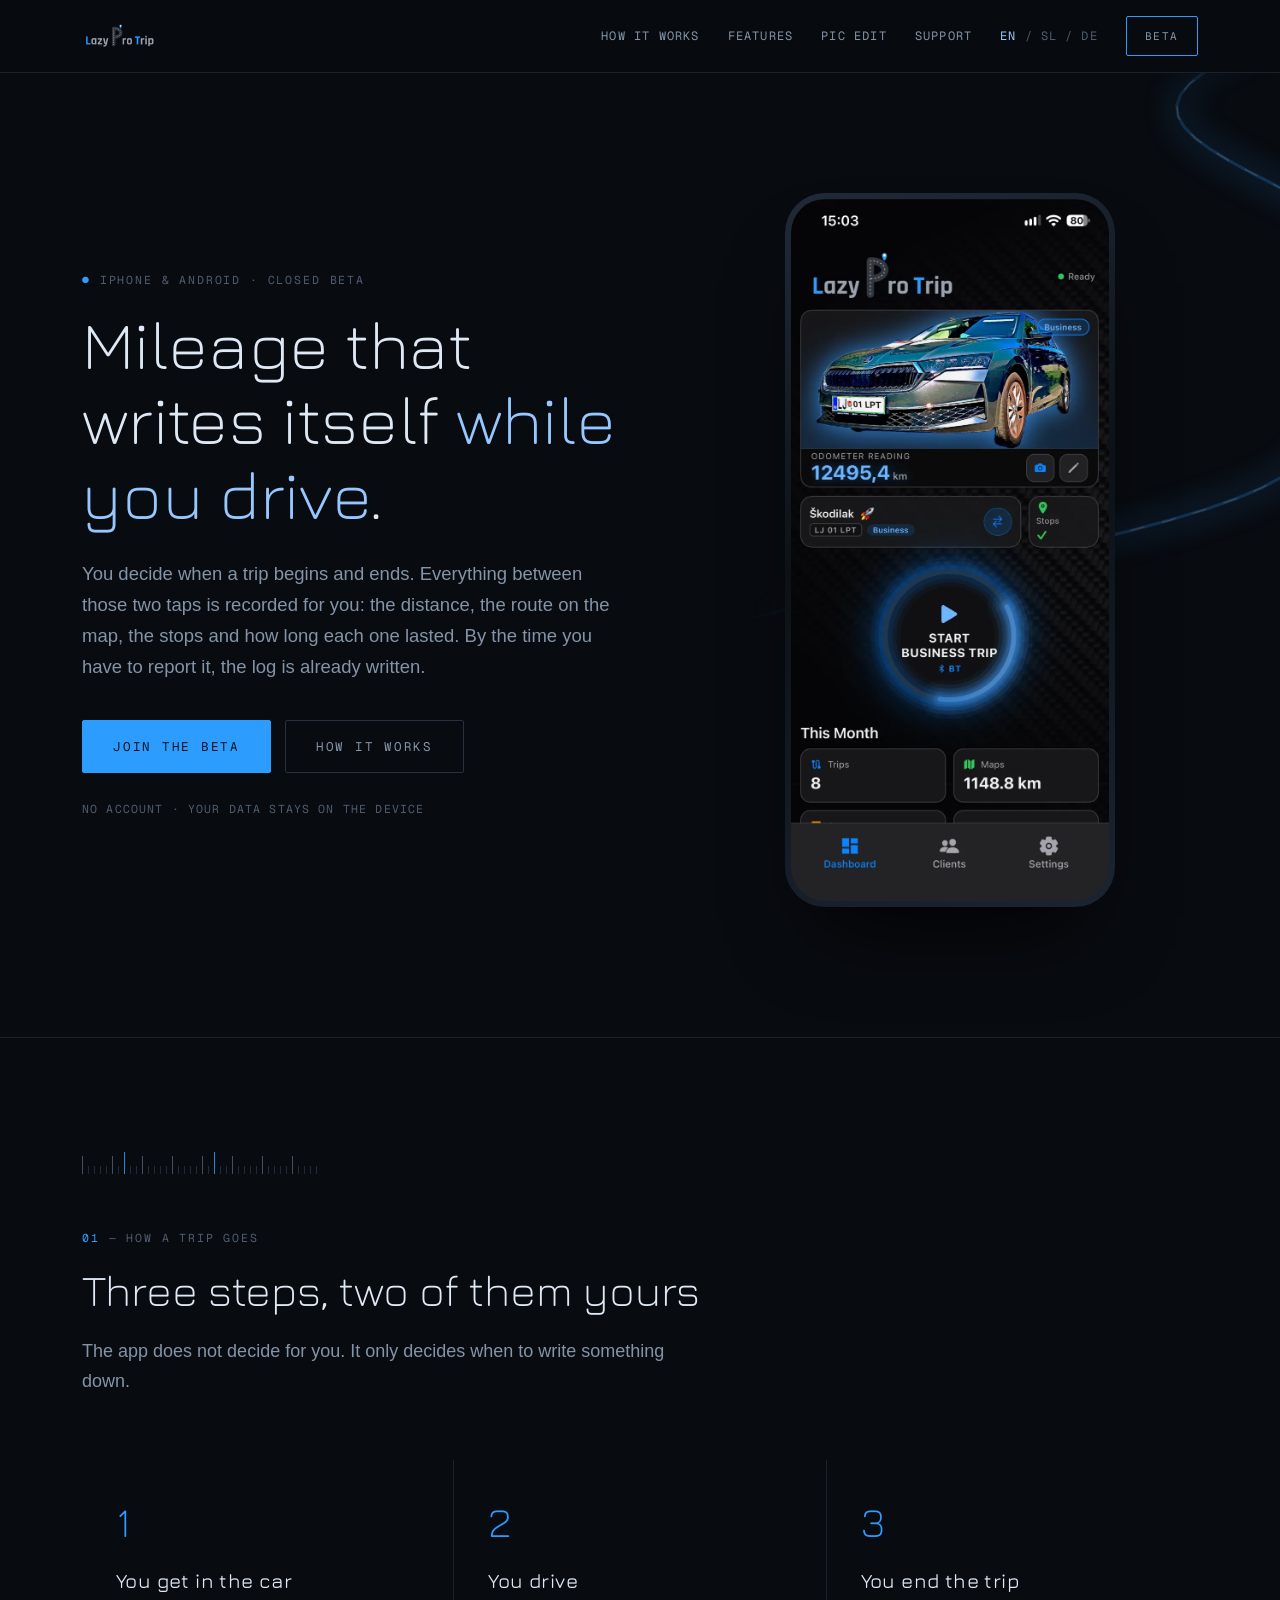
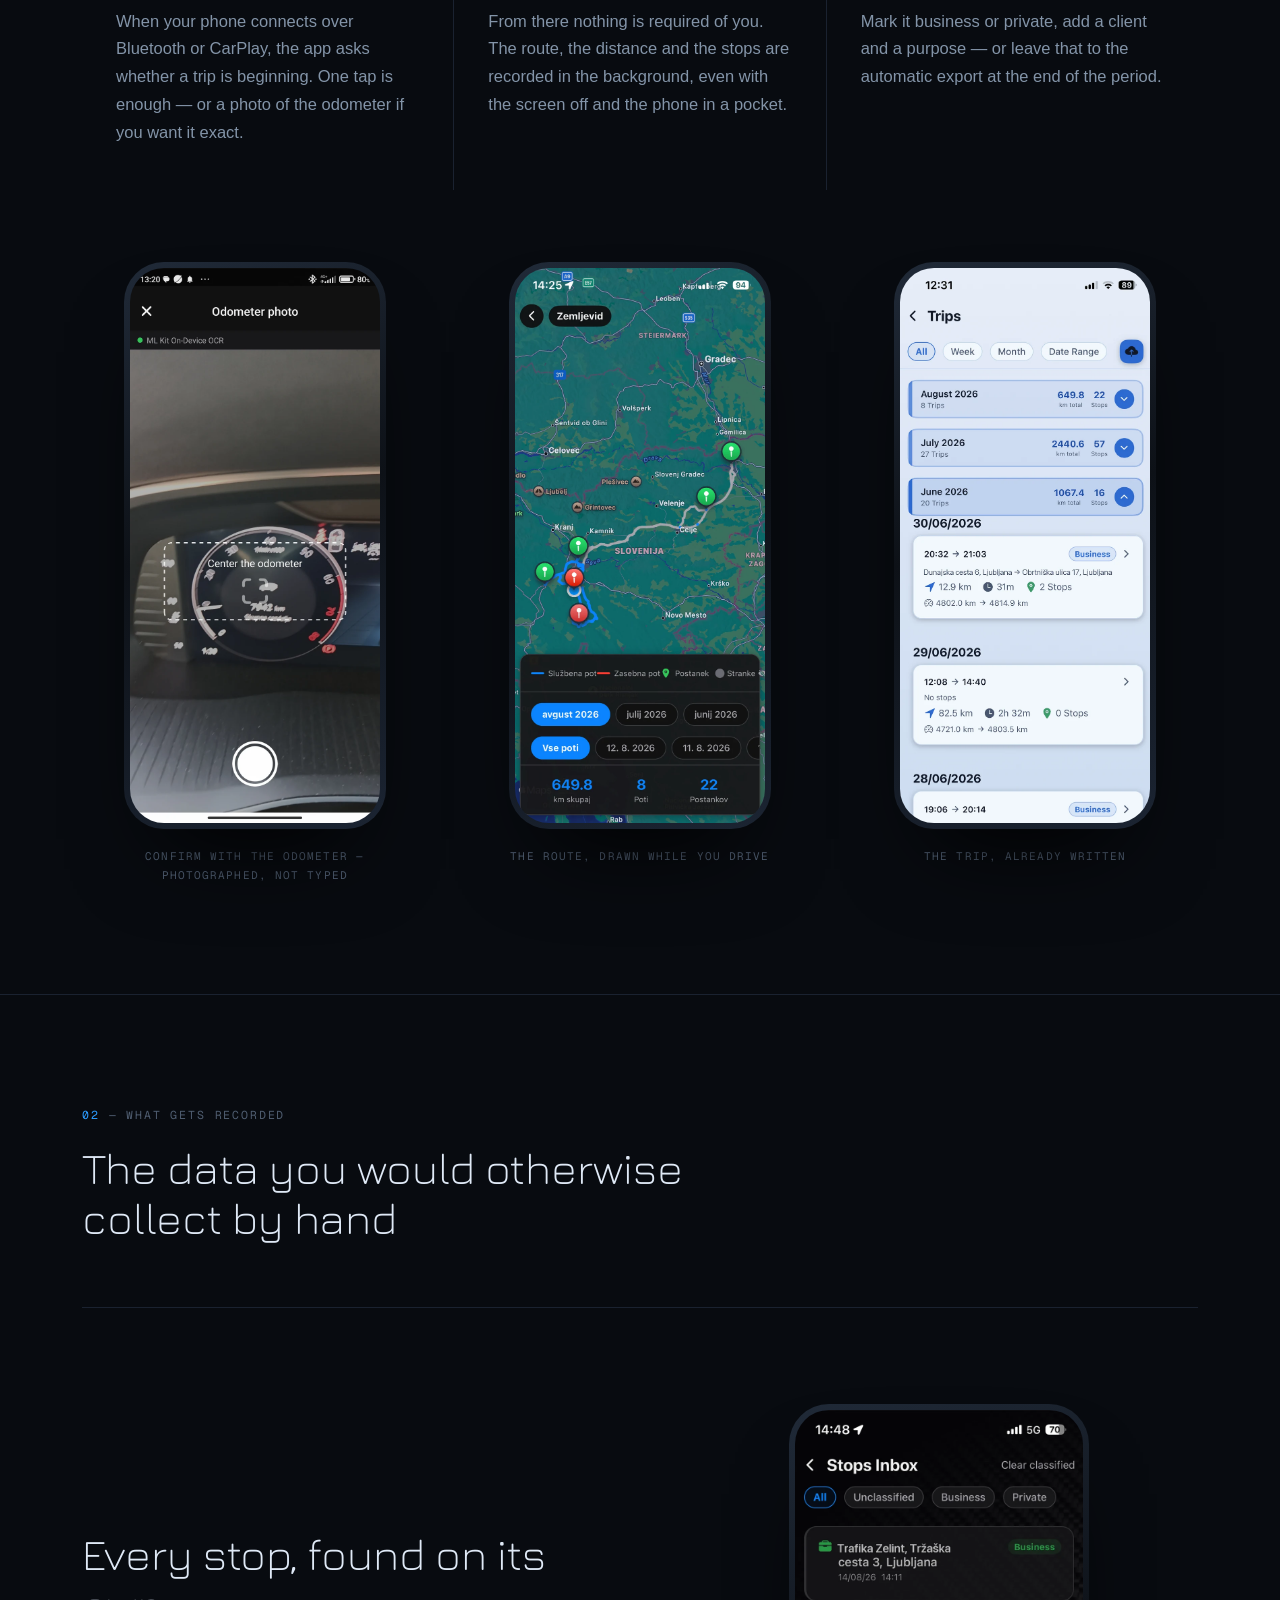
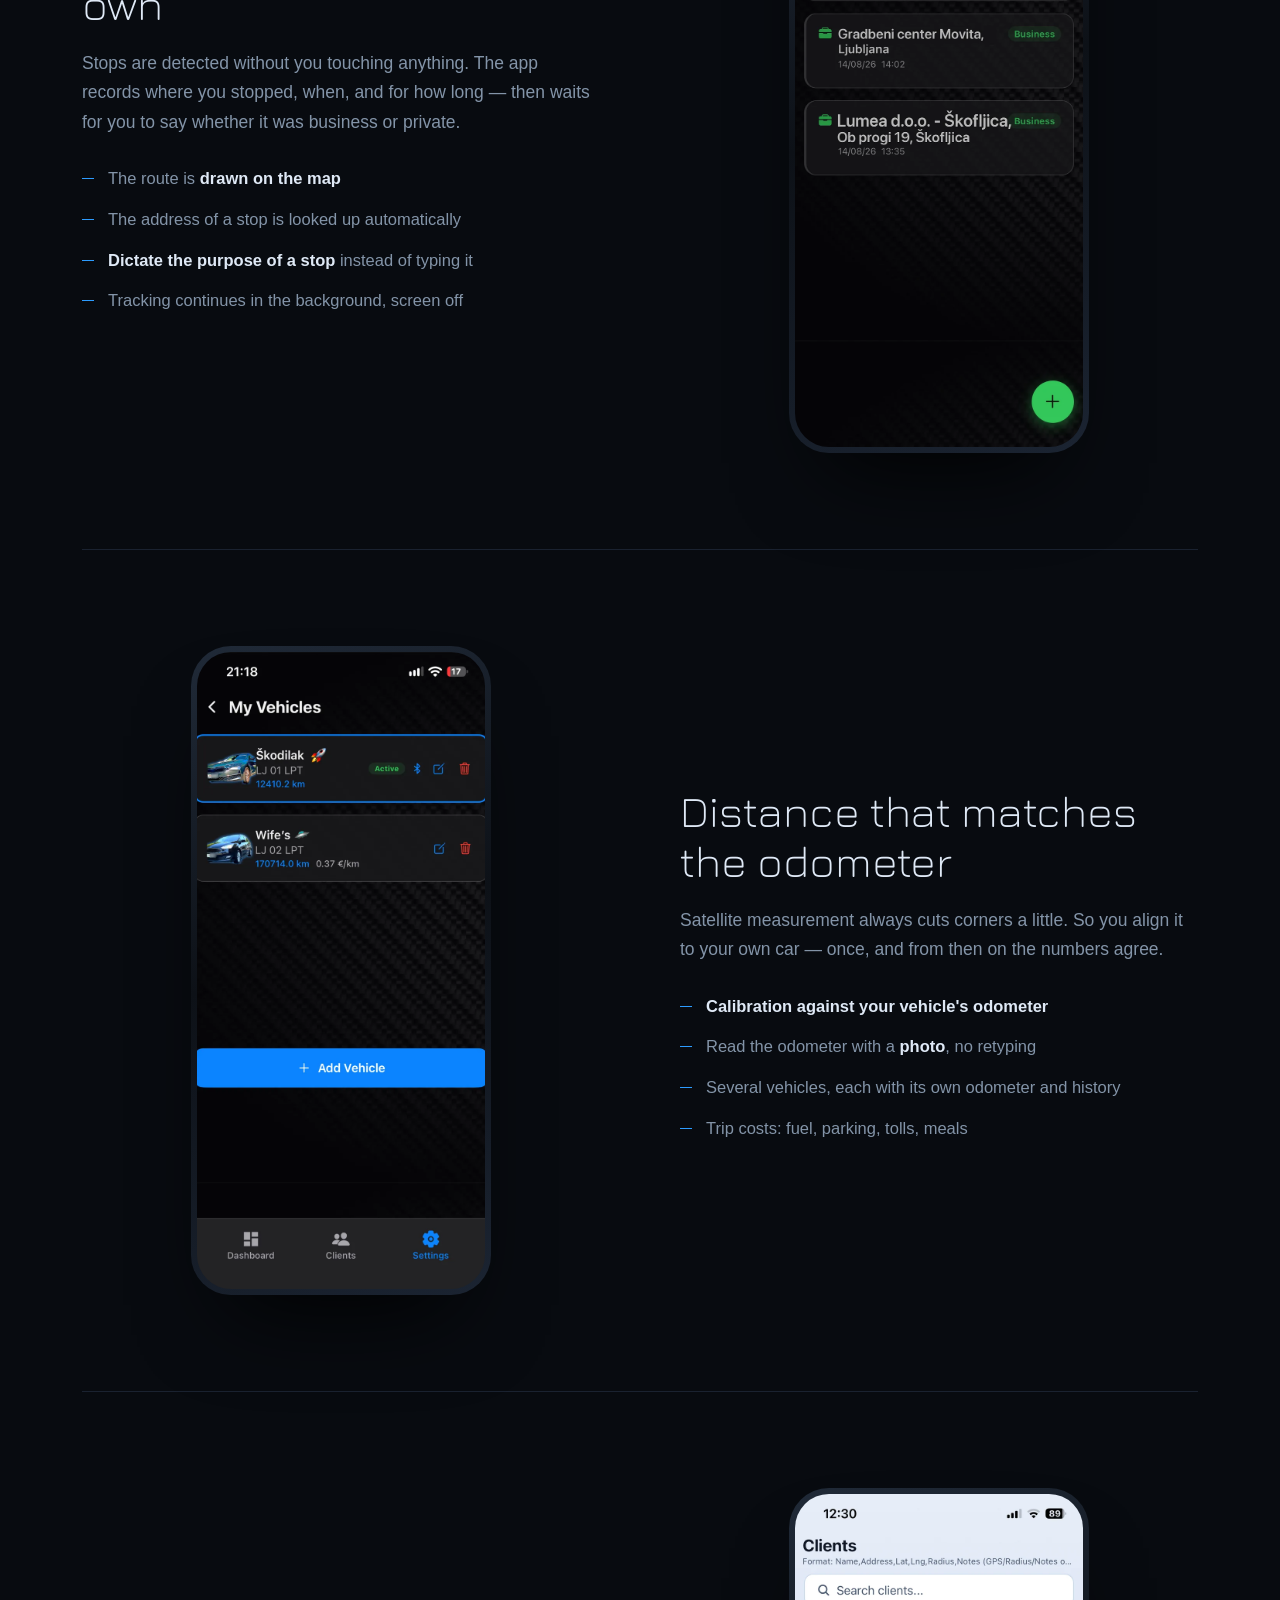
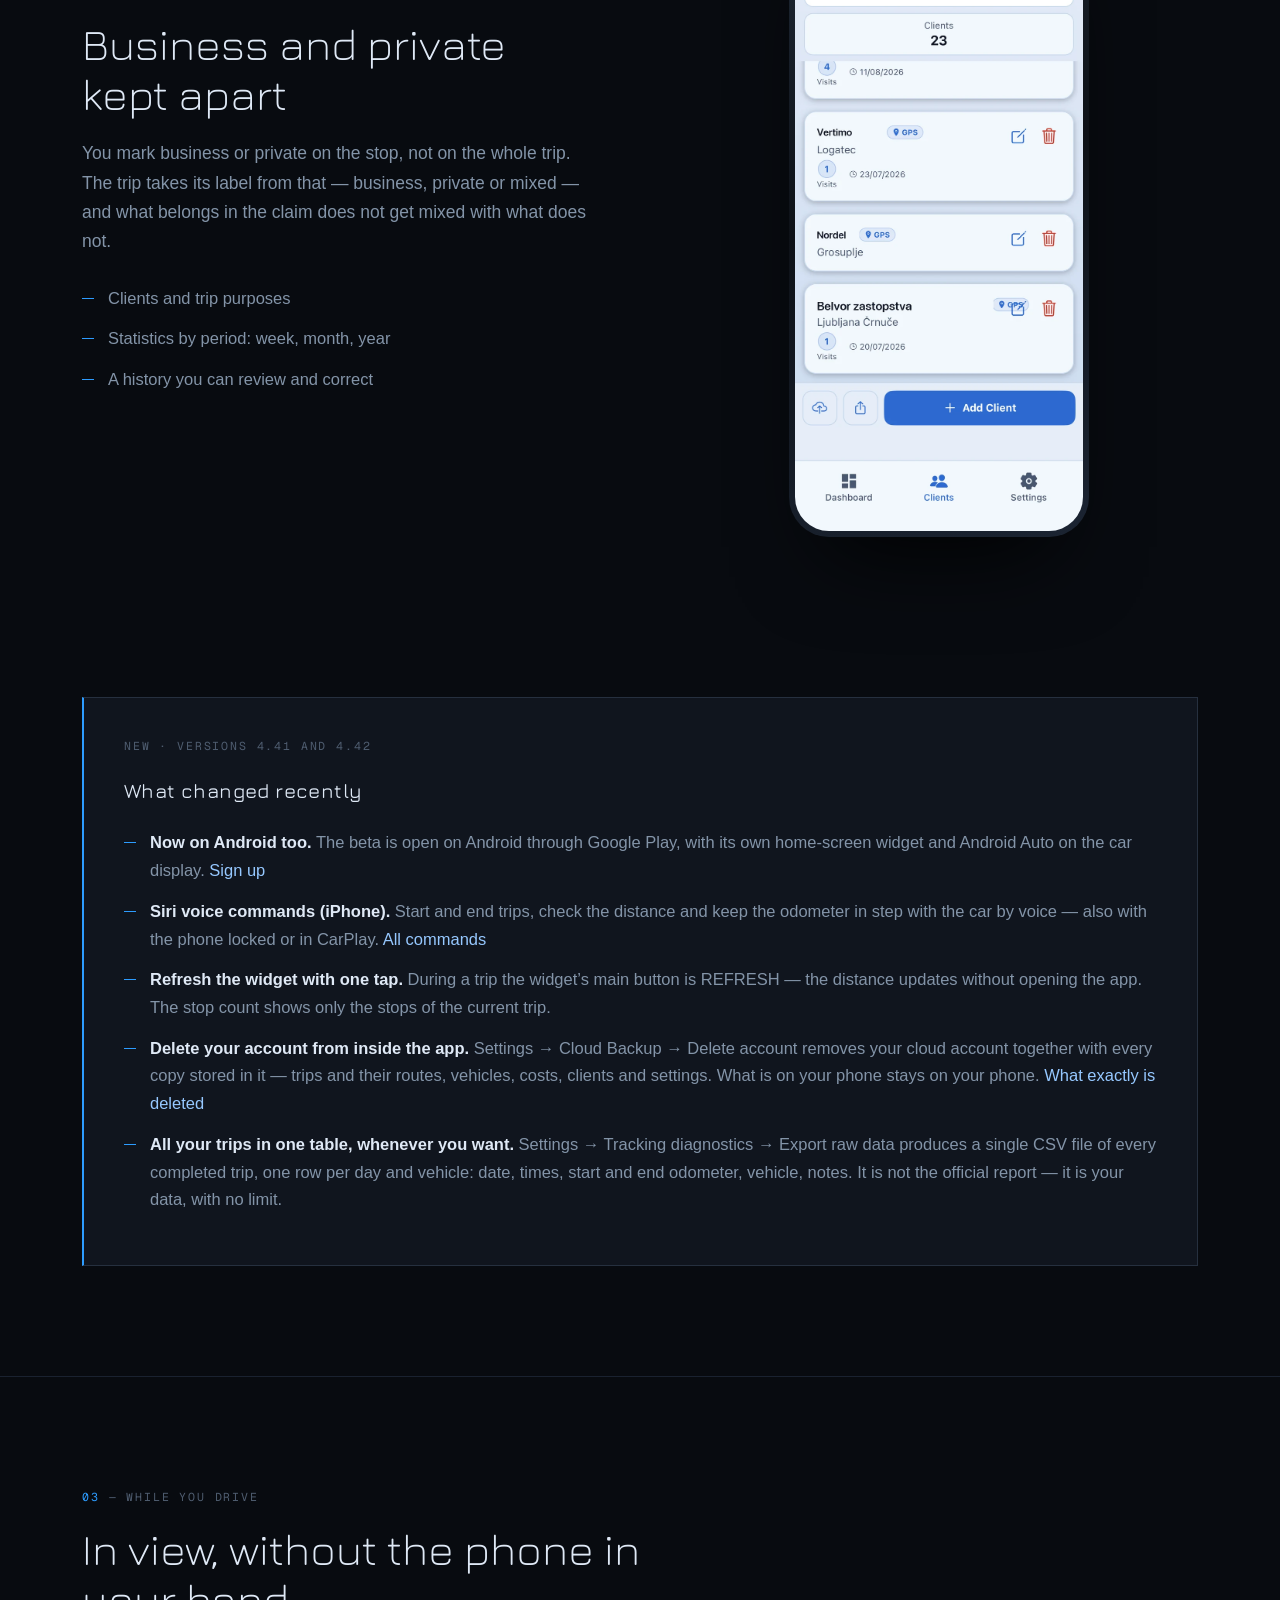
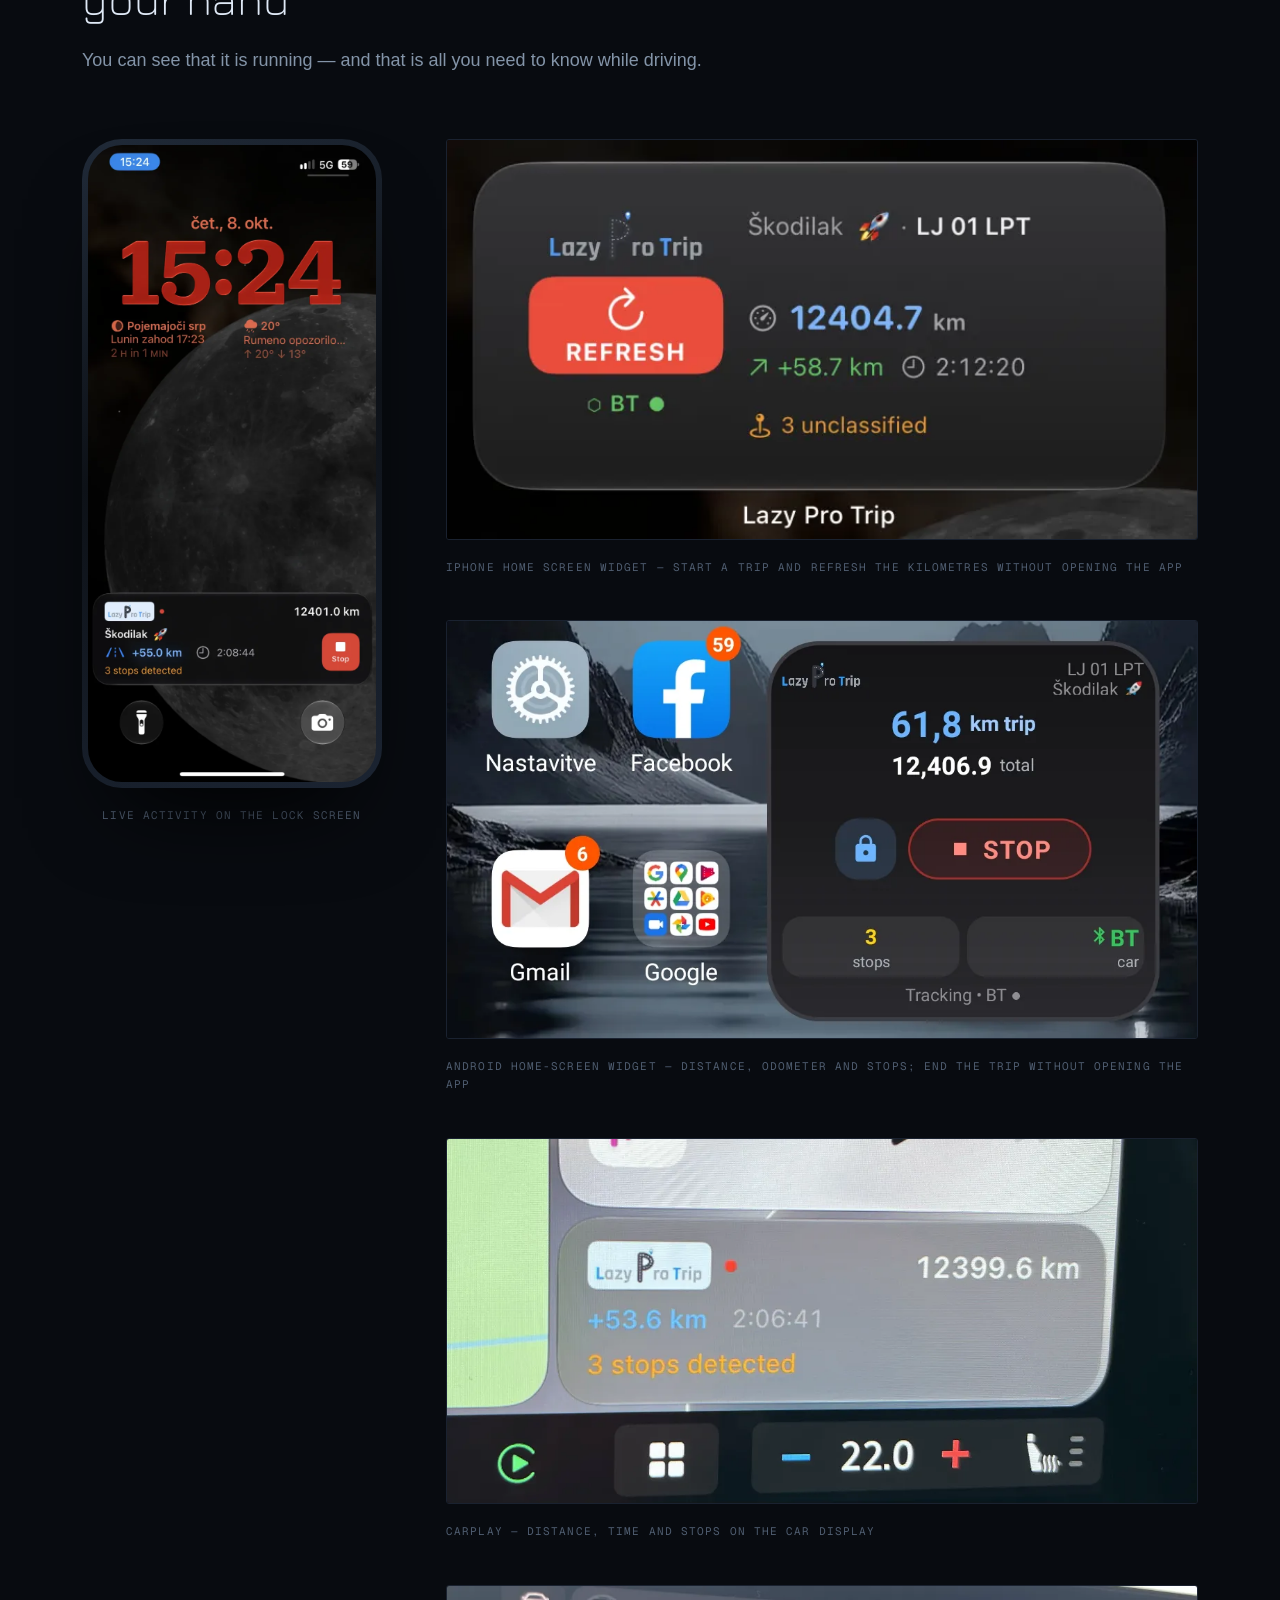
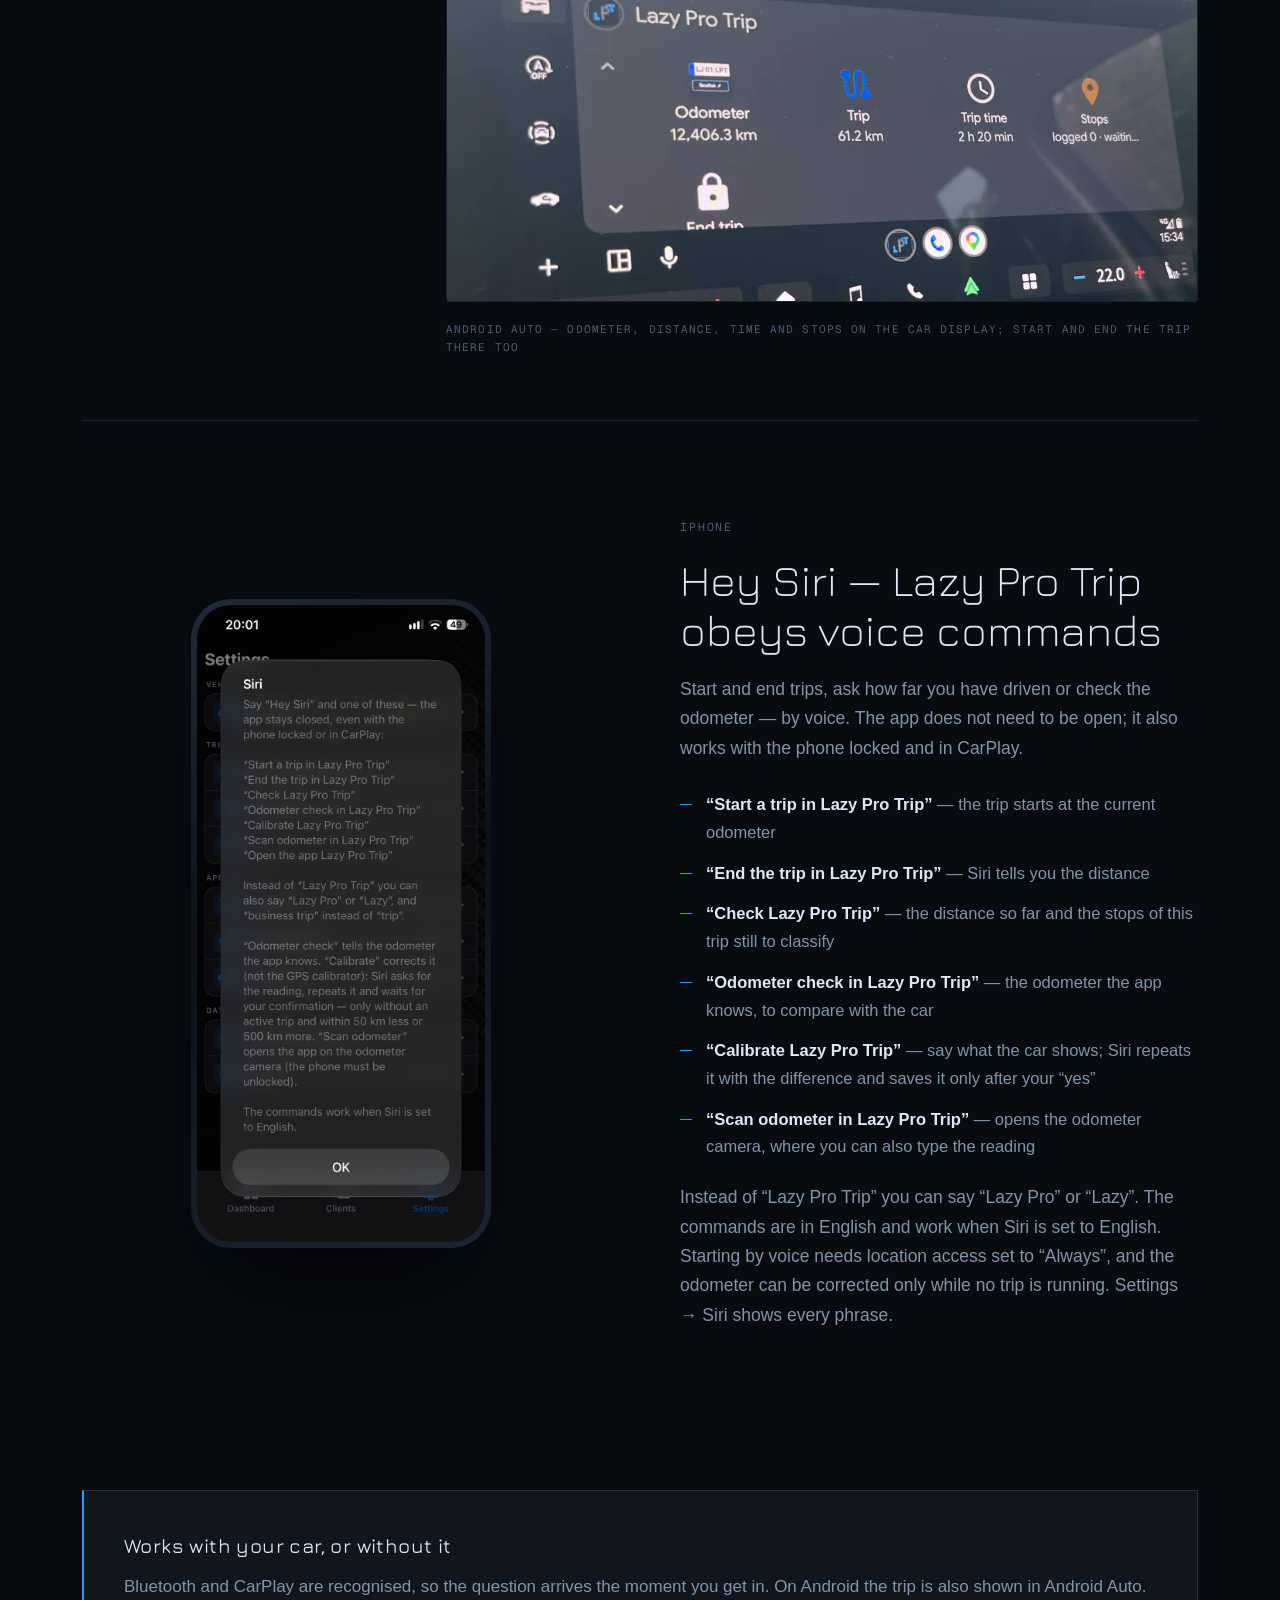
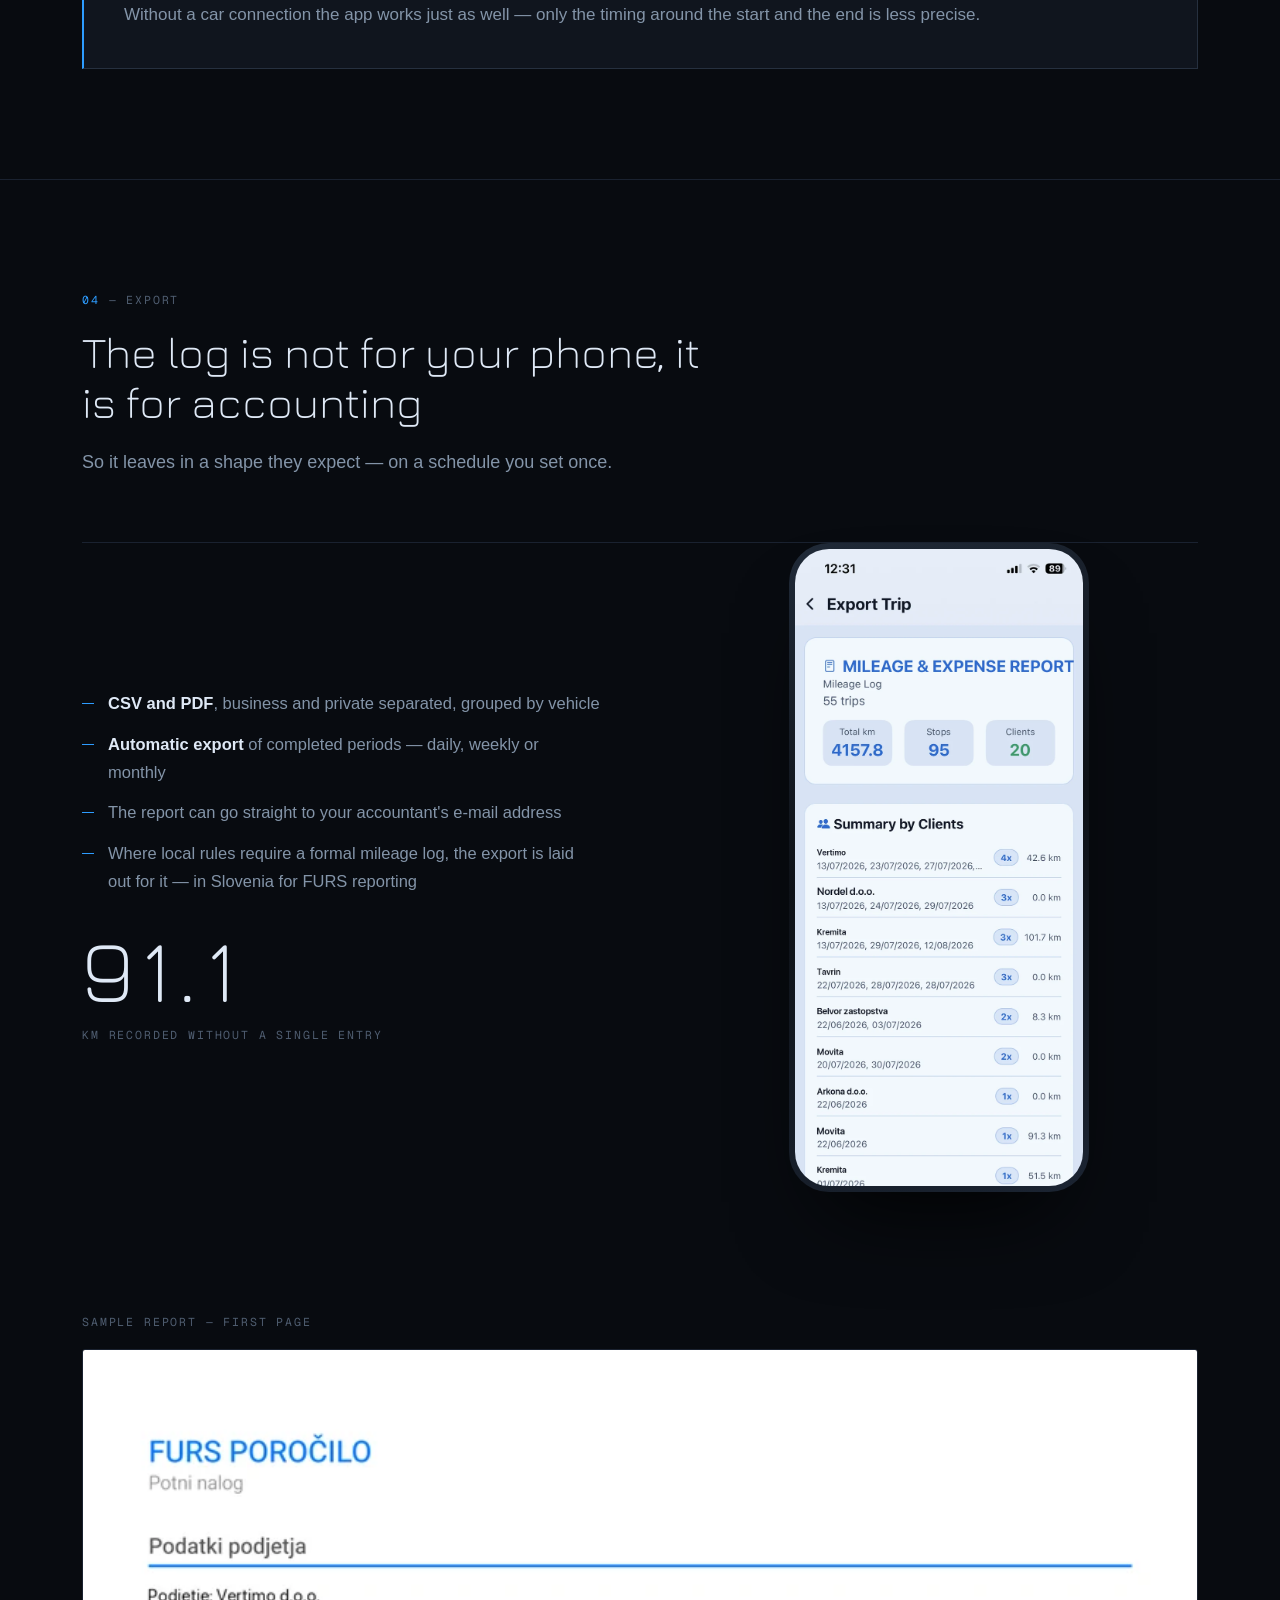
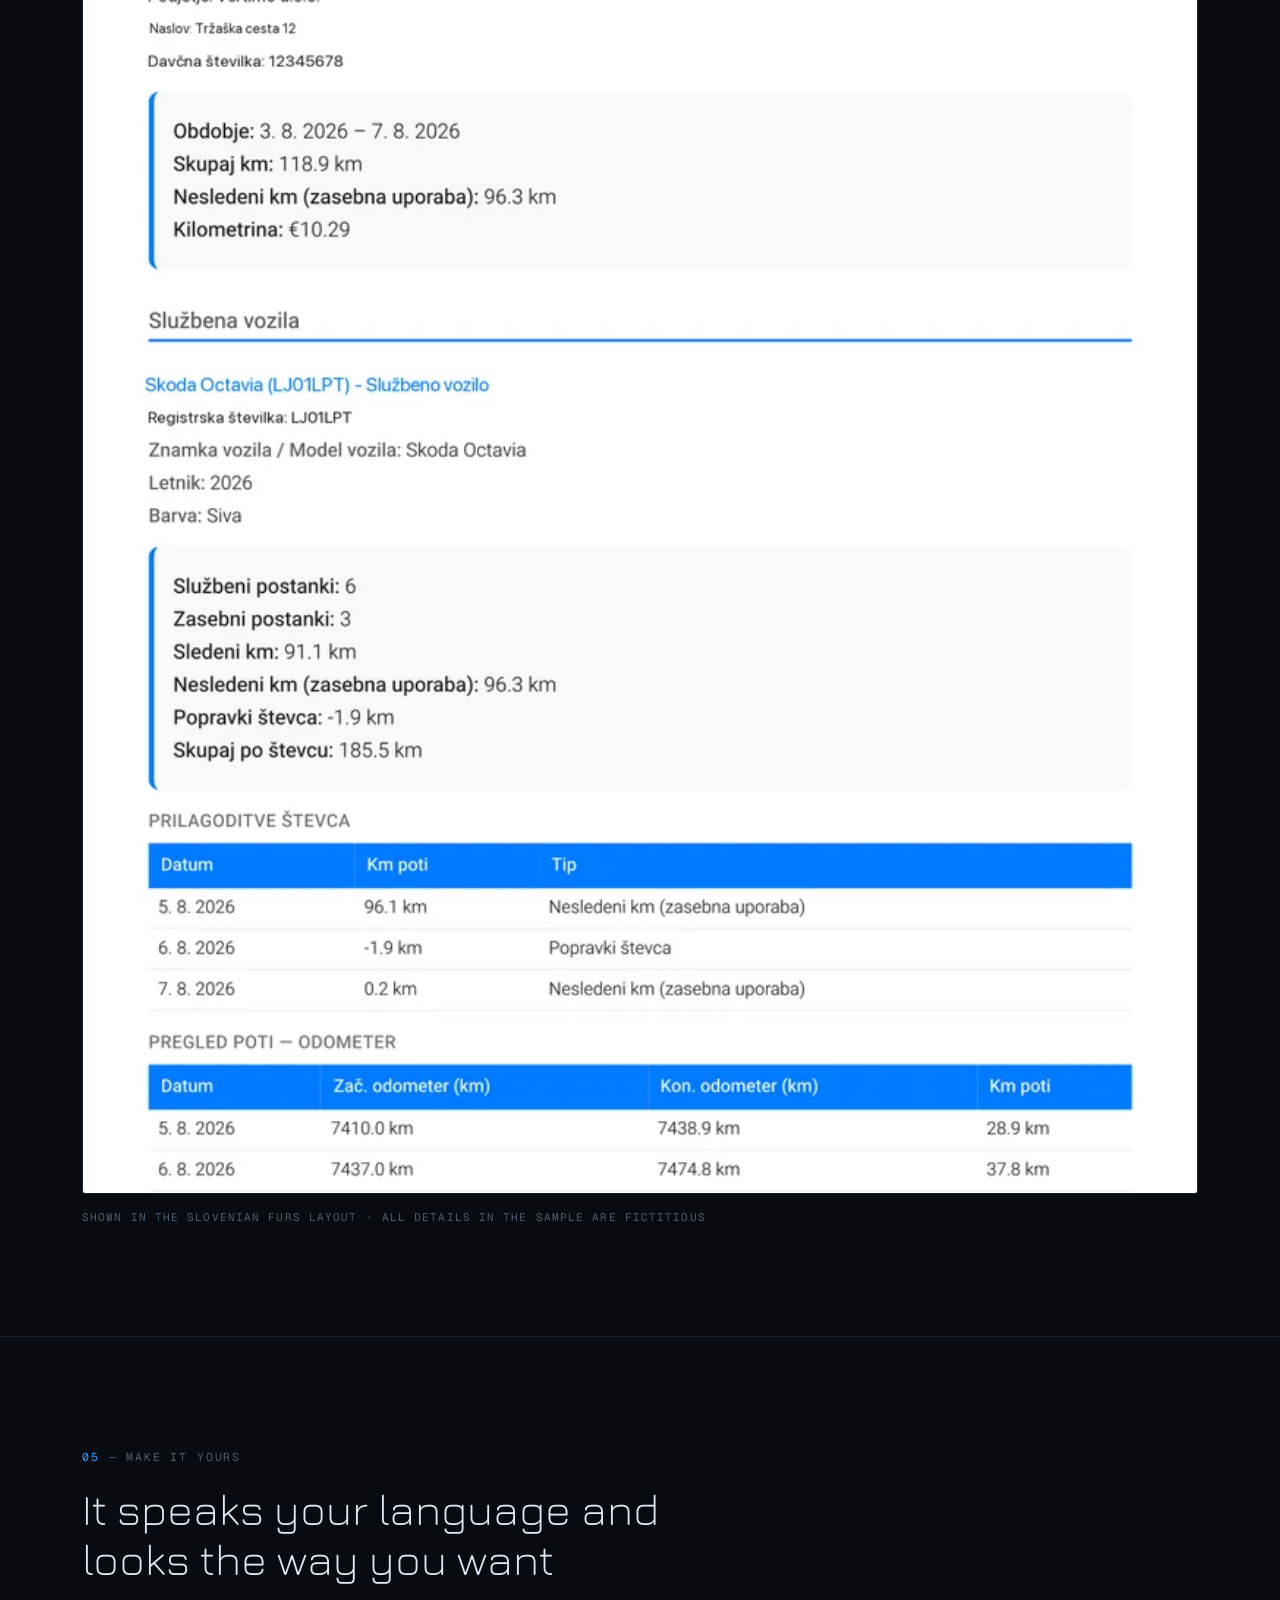
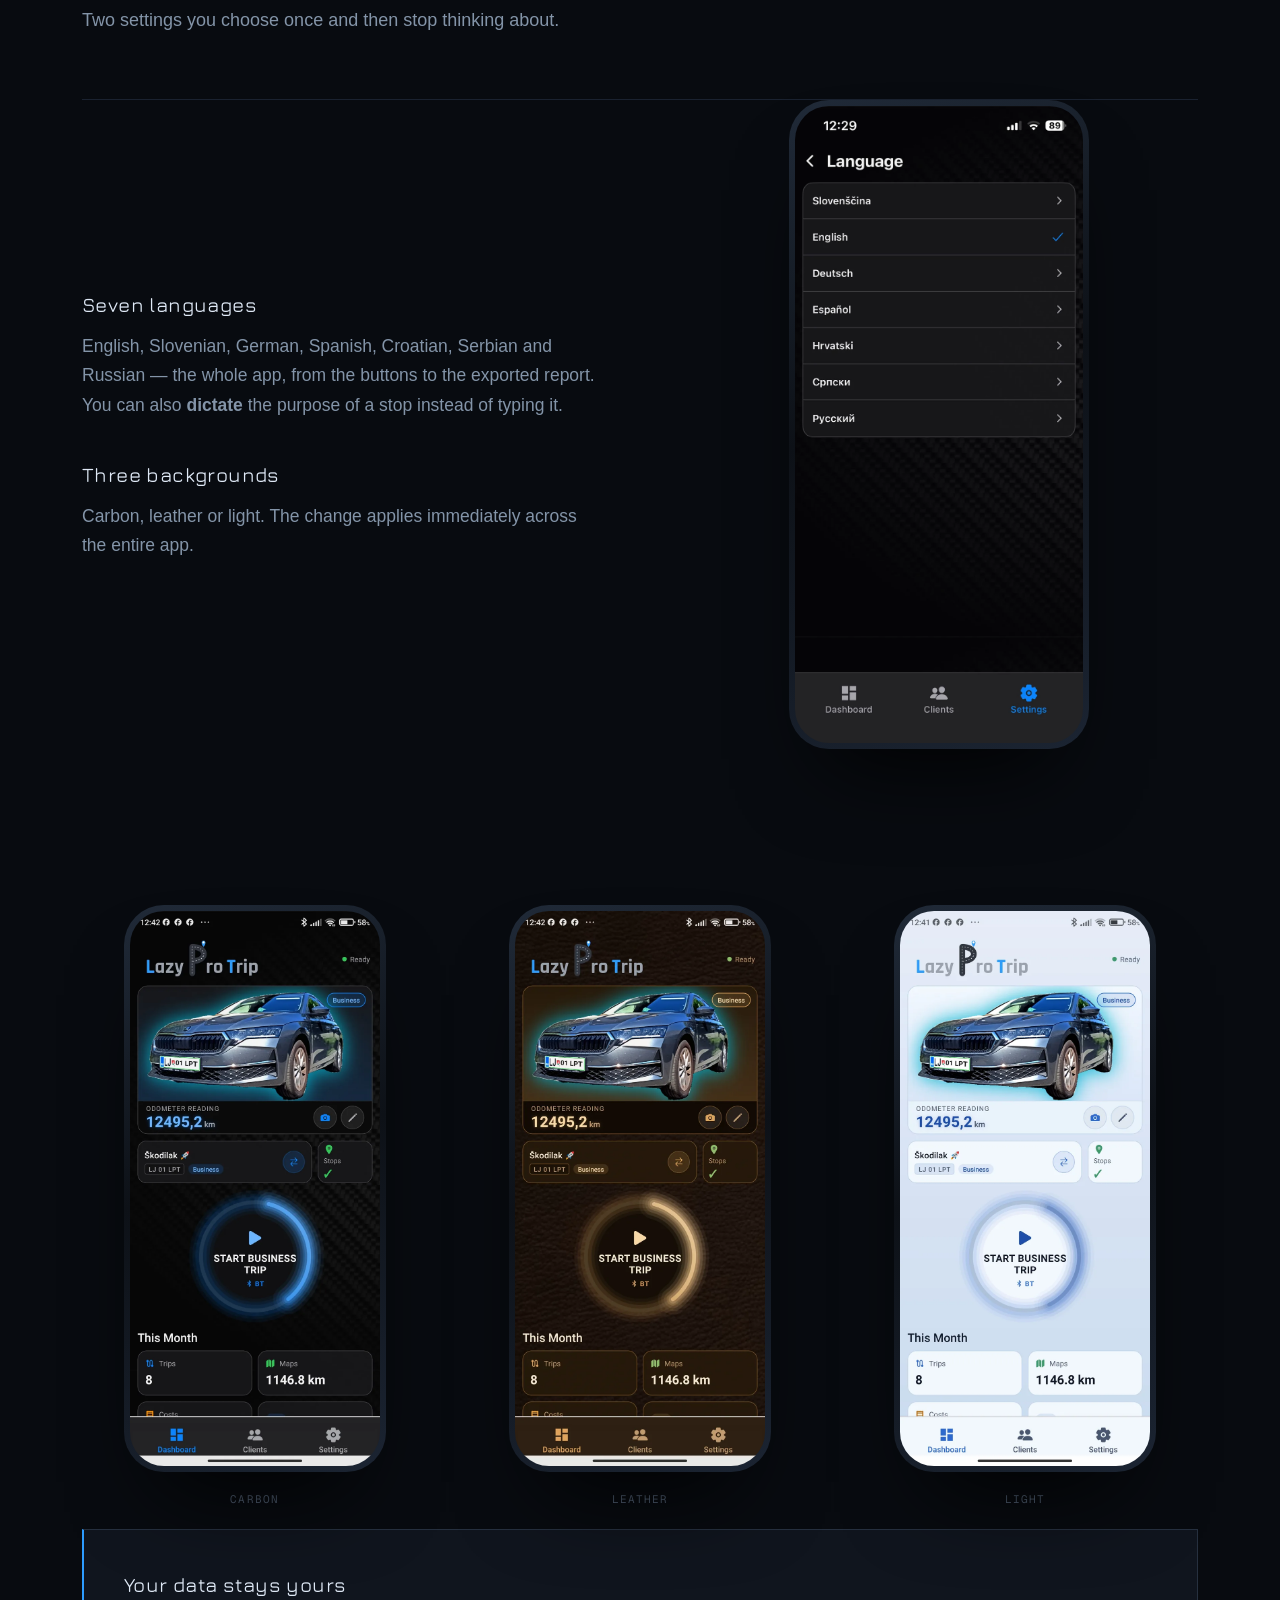
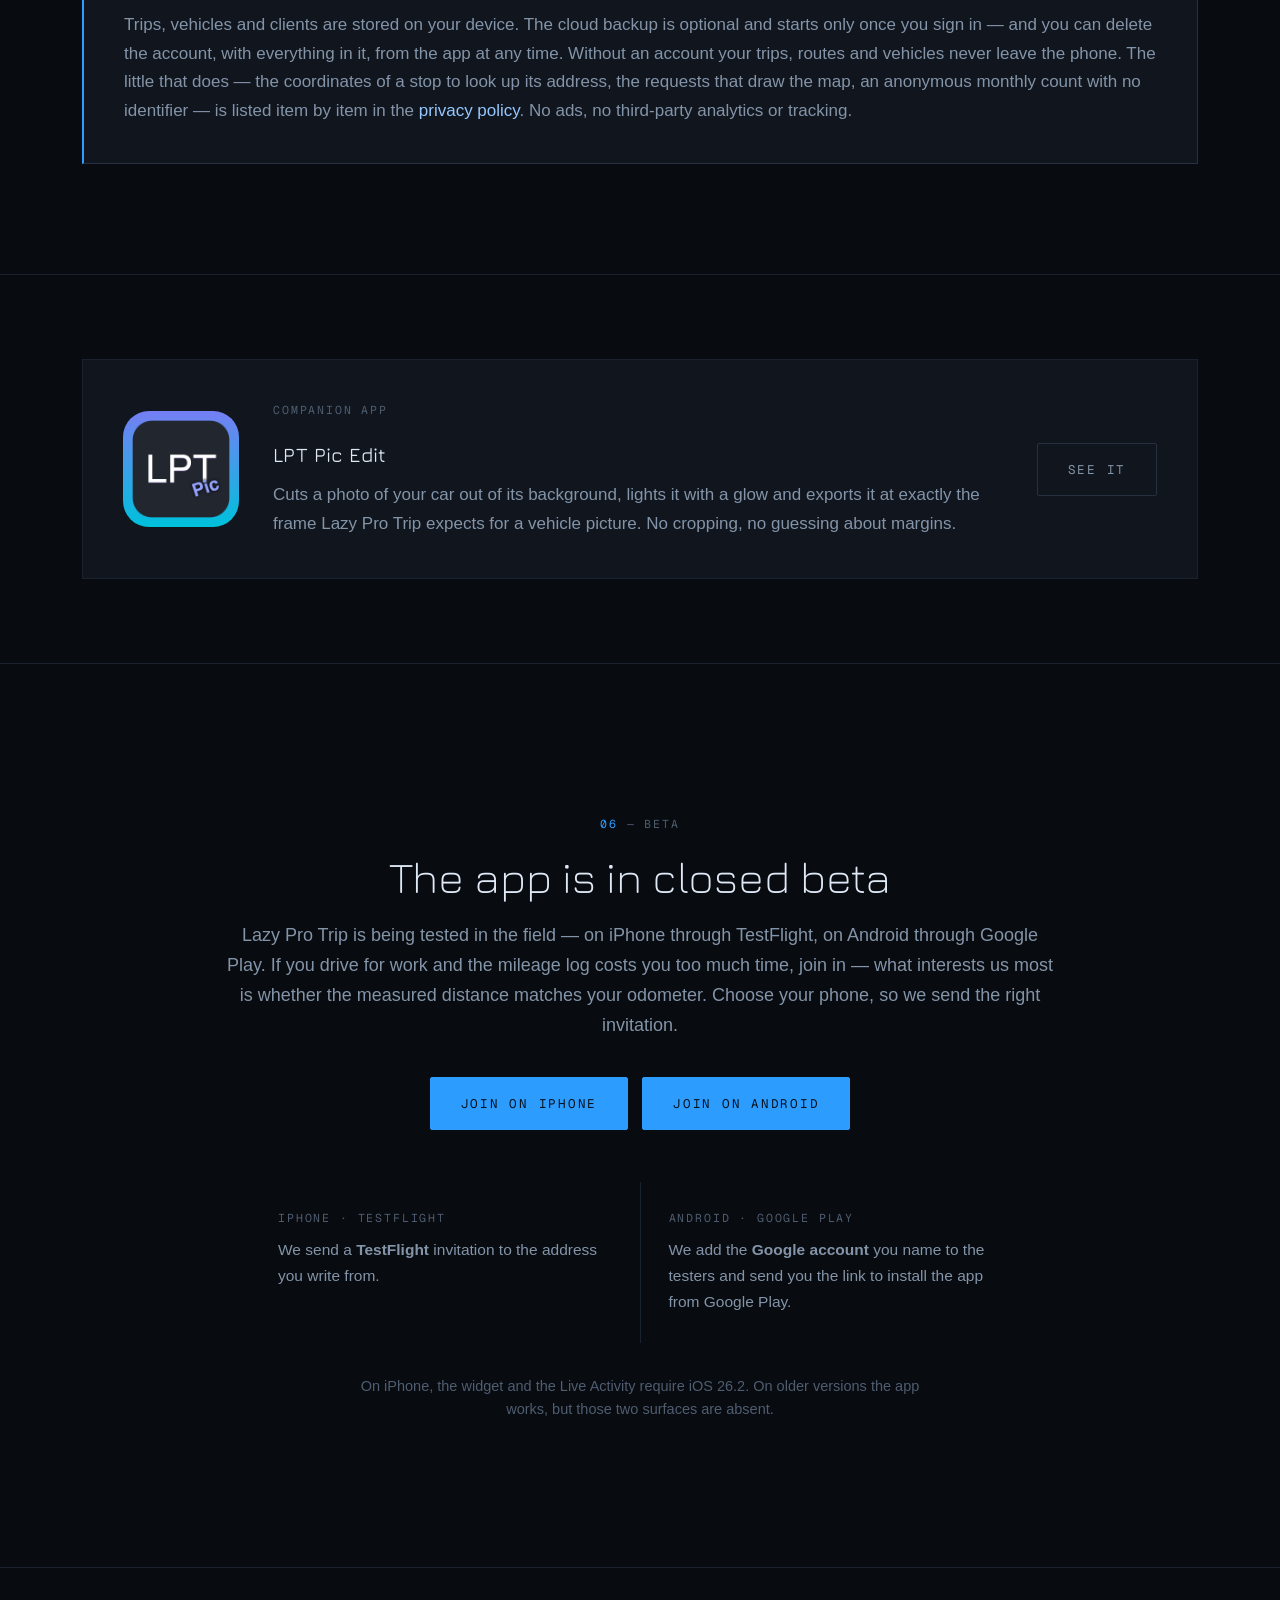
==== commit 2a84d557: "Popravek: manjkajoc zakljucni div za CarPlay; razdelek Siri je bil ujet v mrezo med voznjo Co-Author" ====
--- a/index.html
+++ b/index.html
@@ -296,6 +296,7 @@
             <img src="/assets/img/shots/68-carplay-en.webp" alt="Car display running CarPlay with the Lazy Pro Trip trip in progress" width="1080" height="525" loading="lazy">
           </div>
           <p class="caption caption-l">CarPlay — distance, time and stops on the car display</p>
+        </div>
         <div>
           <div class="wide">
             <img src="/assets/img/shots/71-android-auto-en.webp" alt="Car display running Android Auto with Lazy Pro Trip: odometer, trip distance, trip time, stops and the End trip button" width="1080" height="453" loading="lazy">
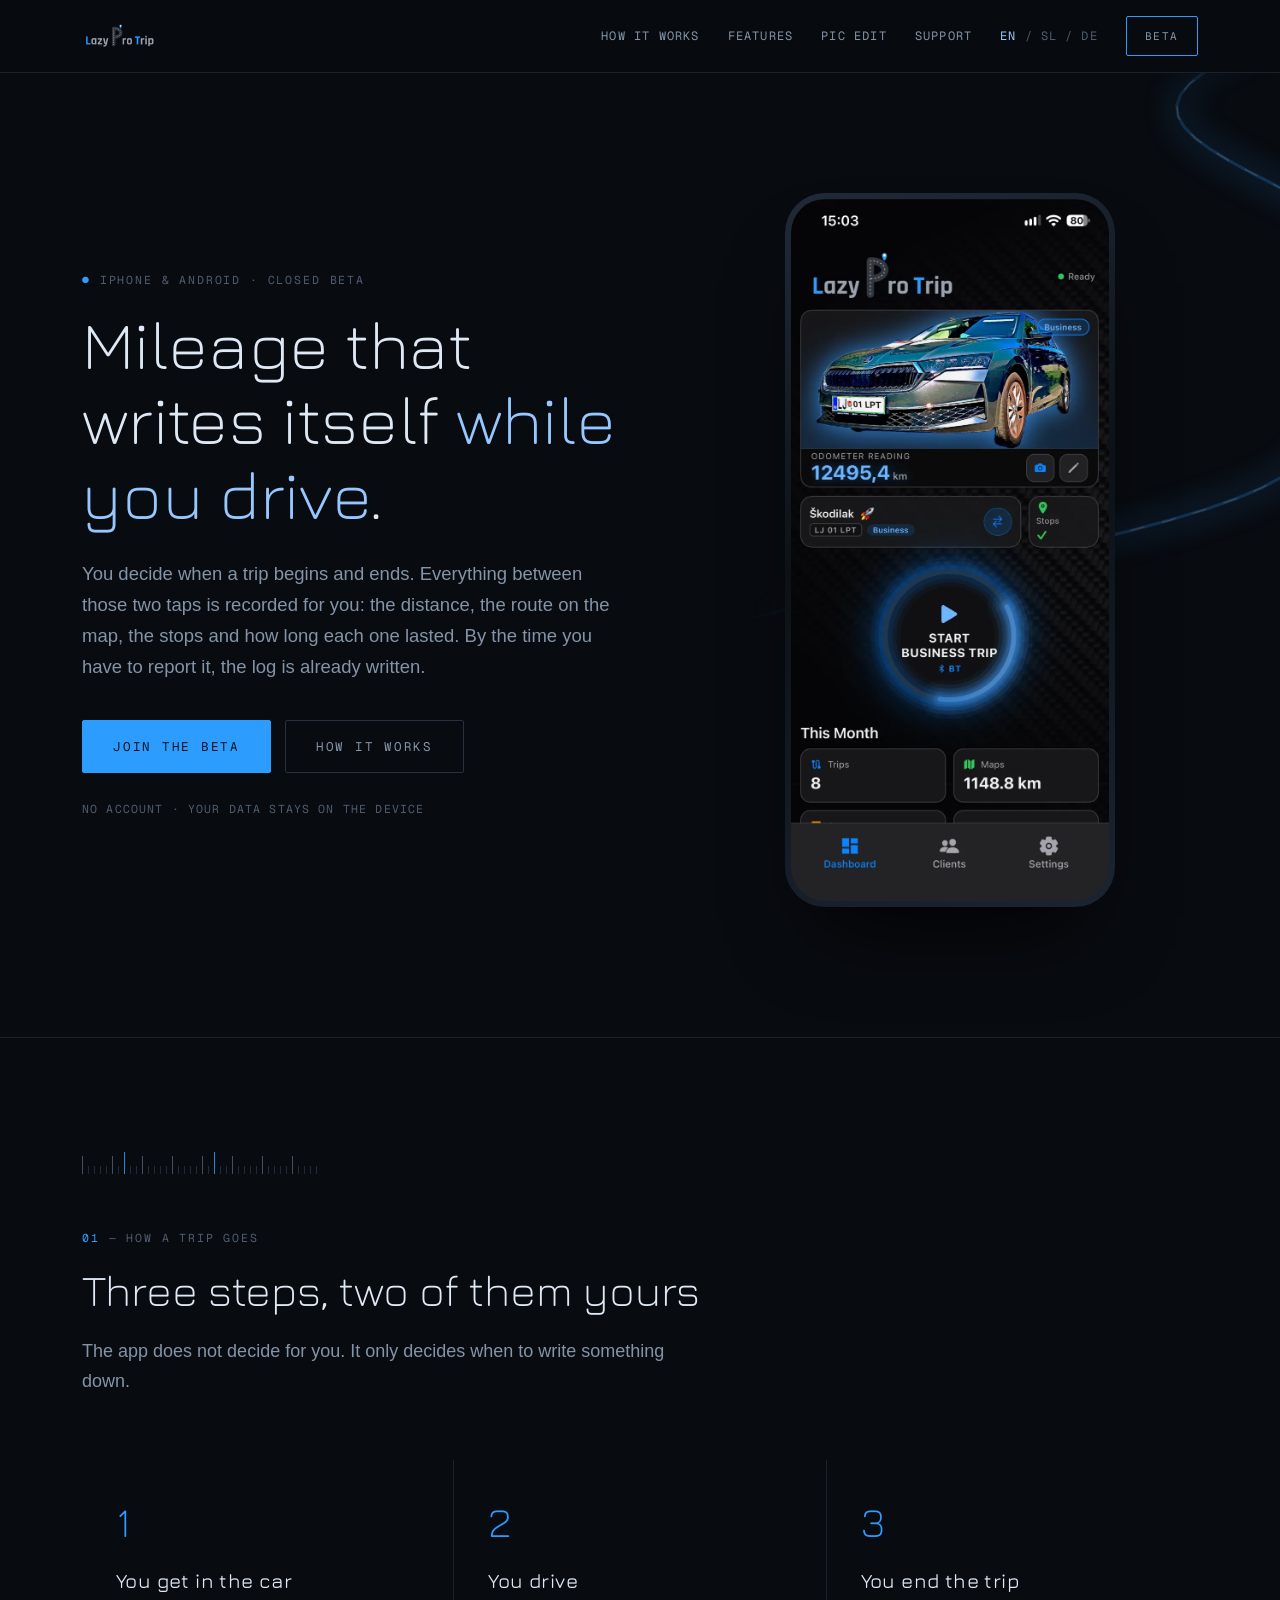
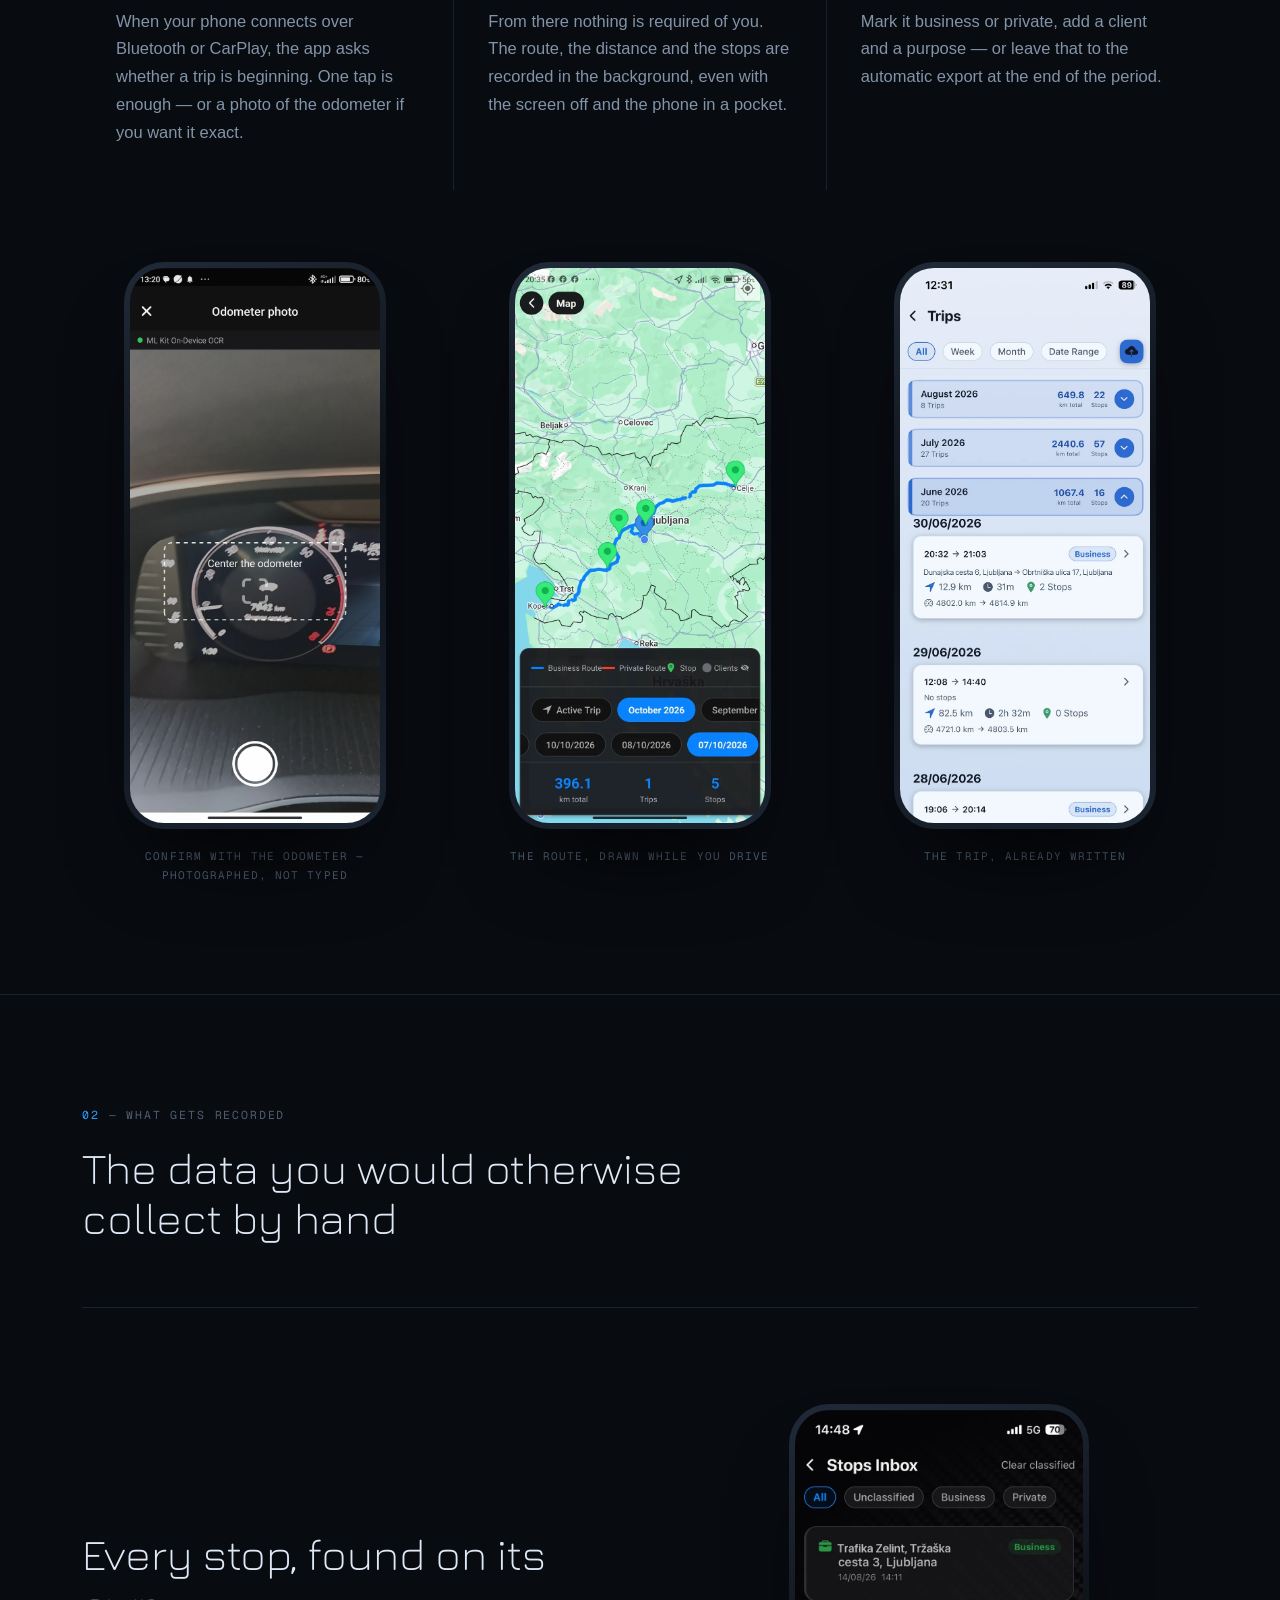
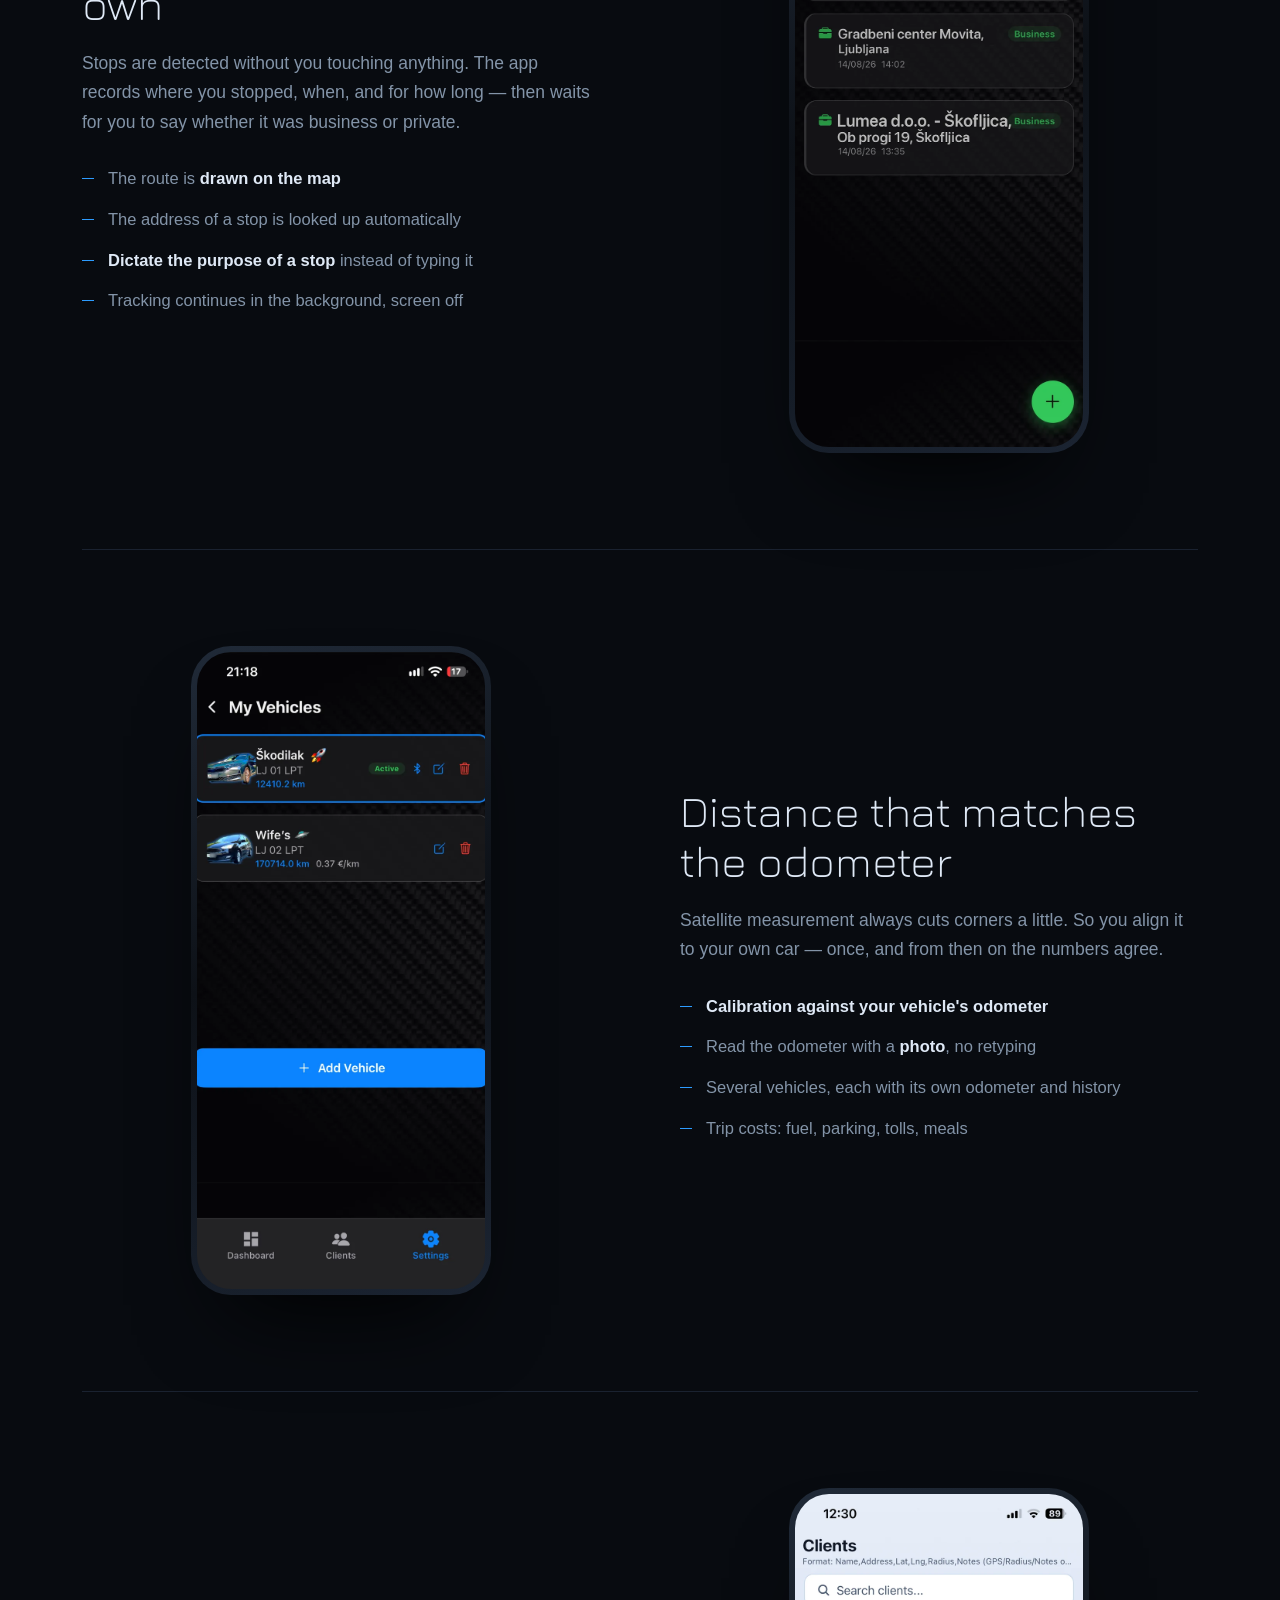
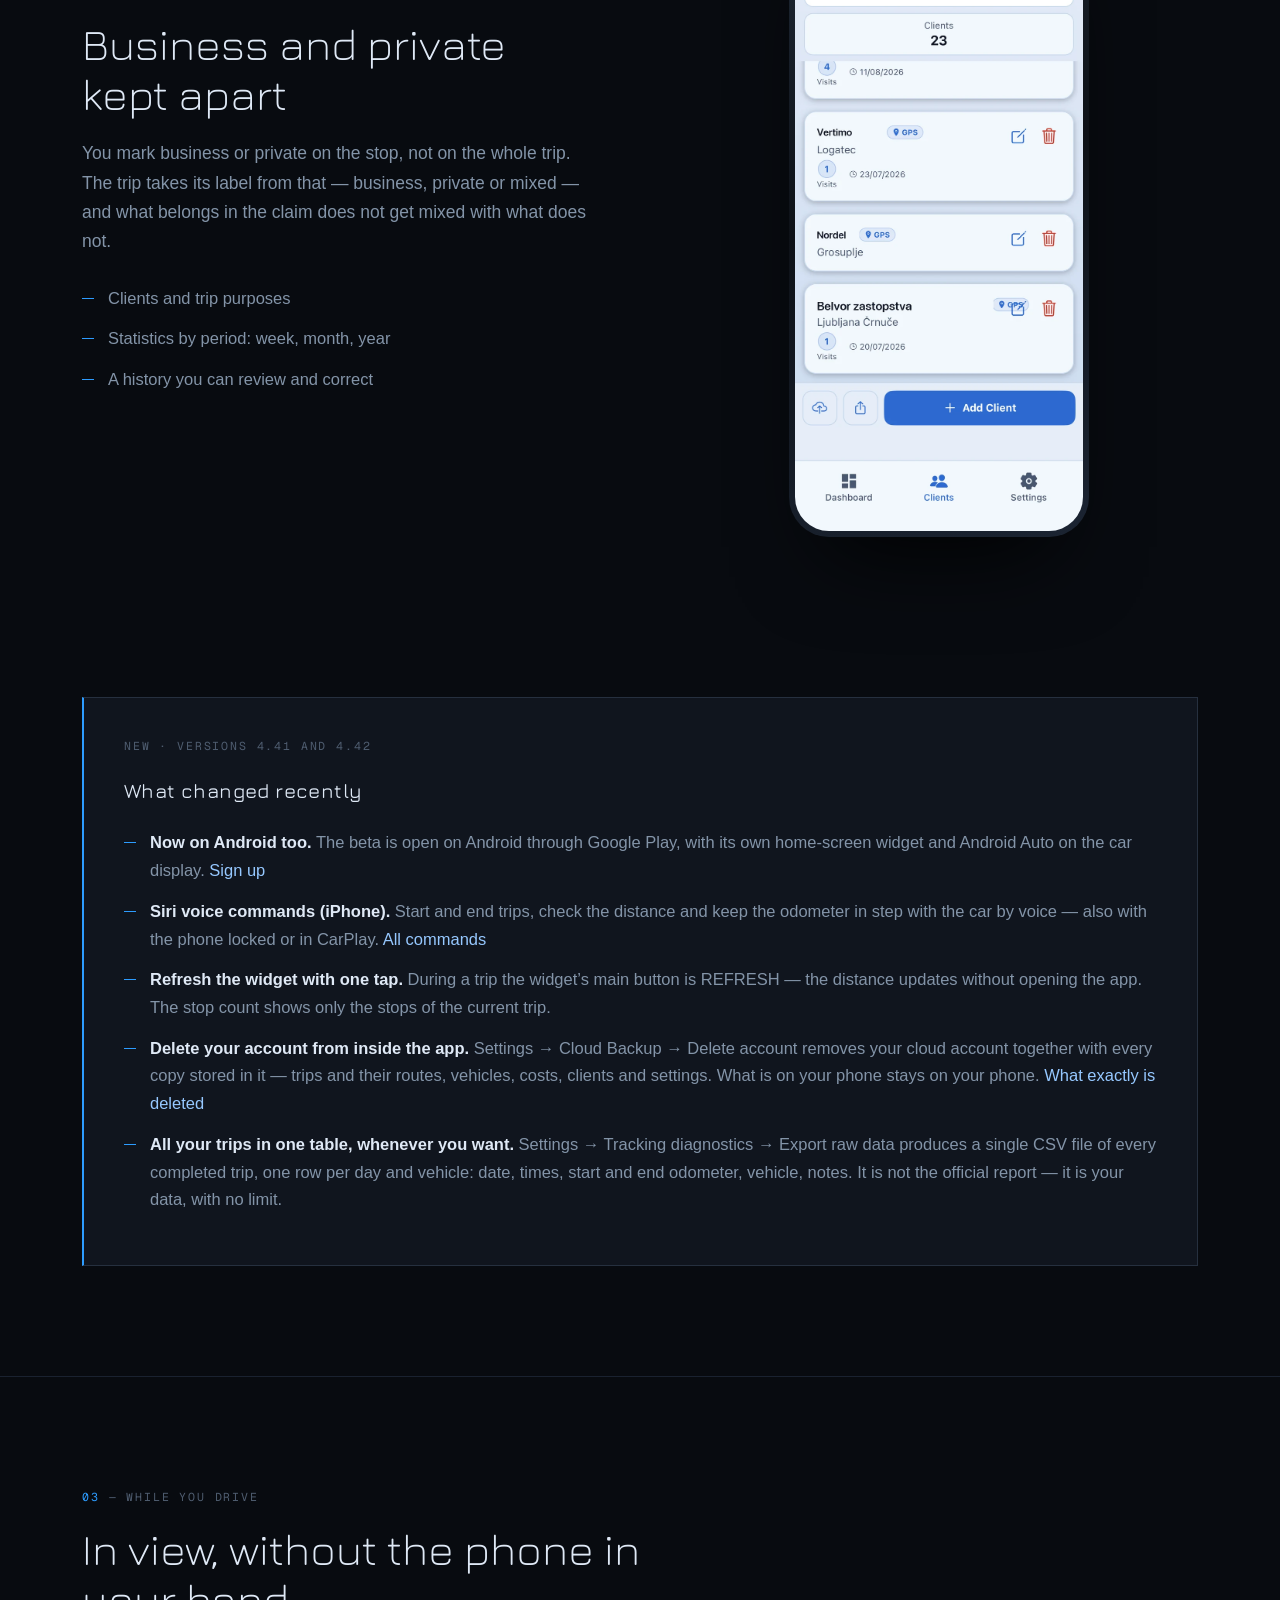
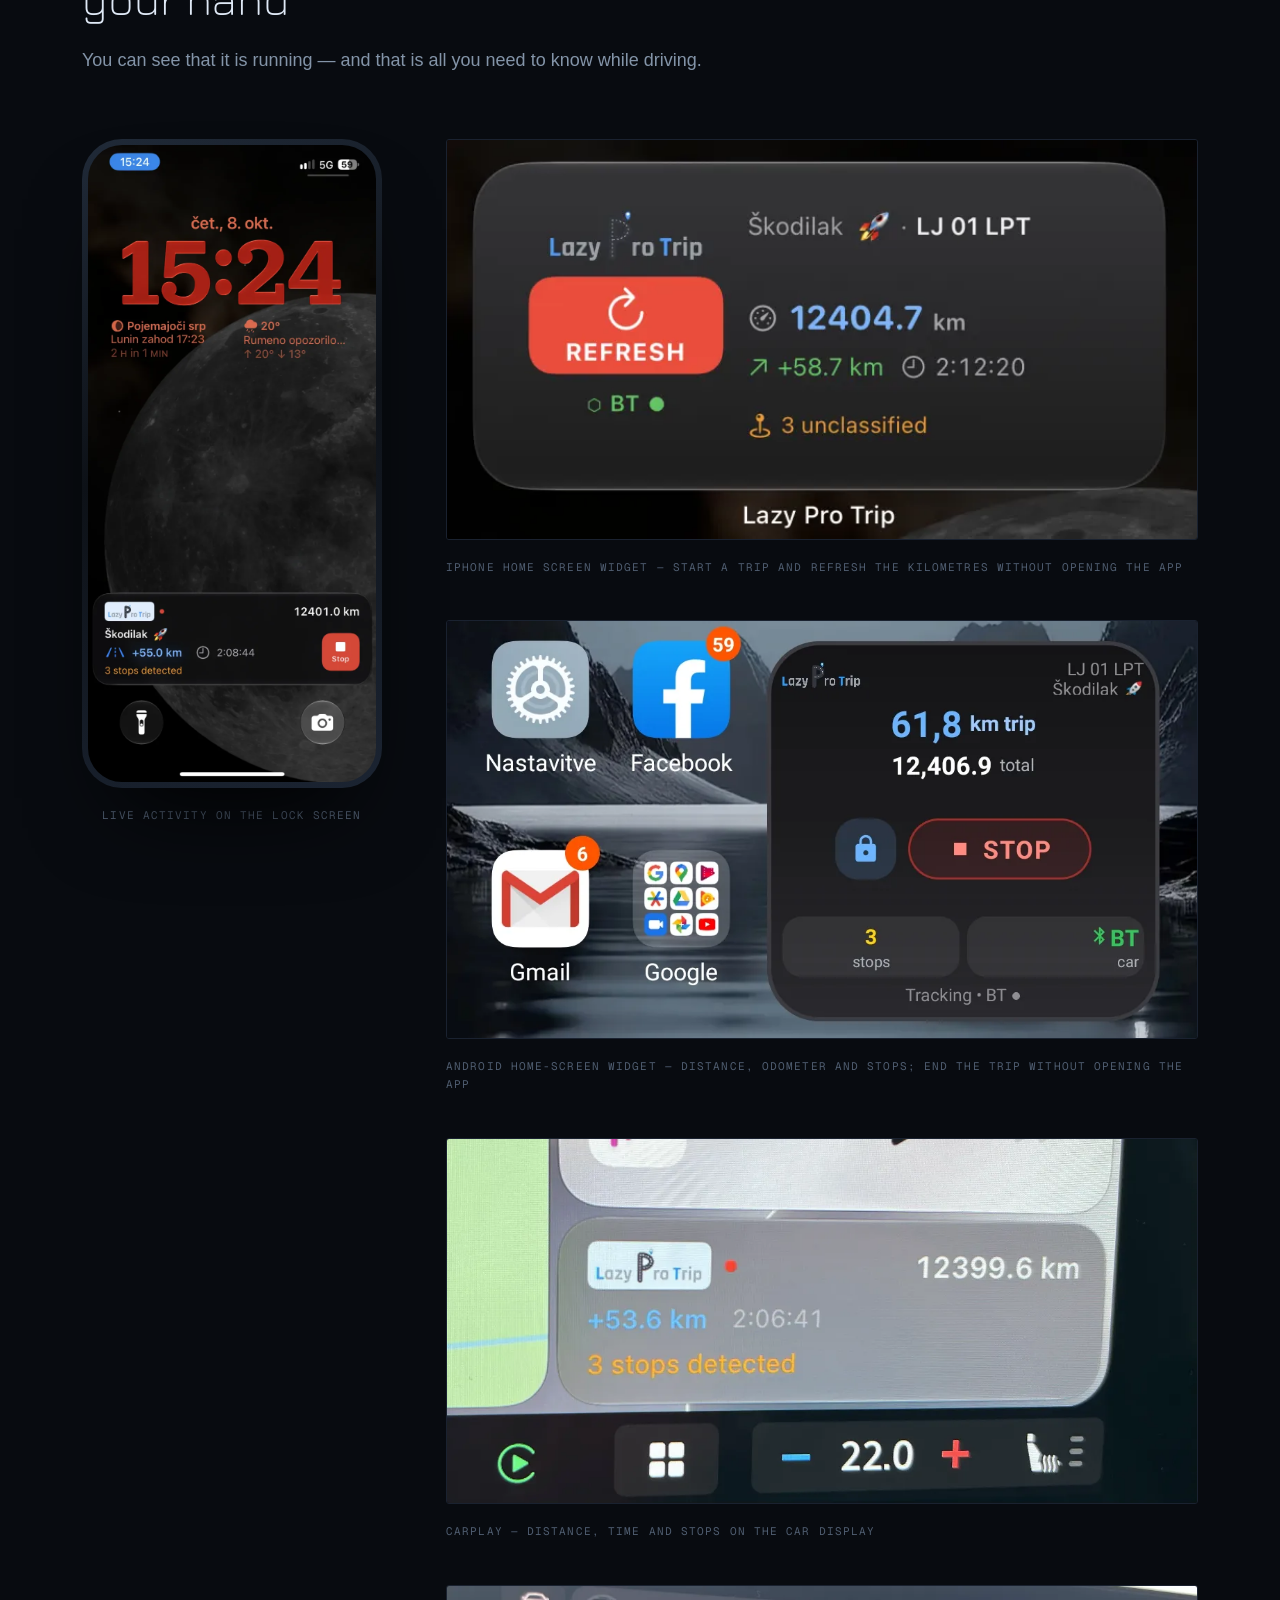
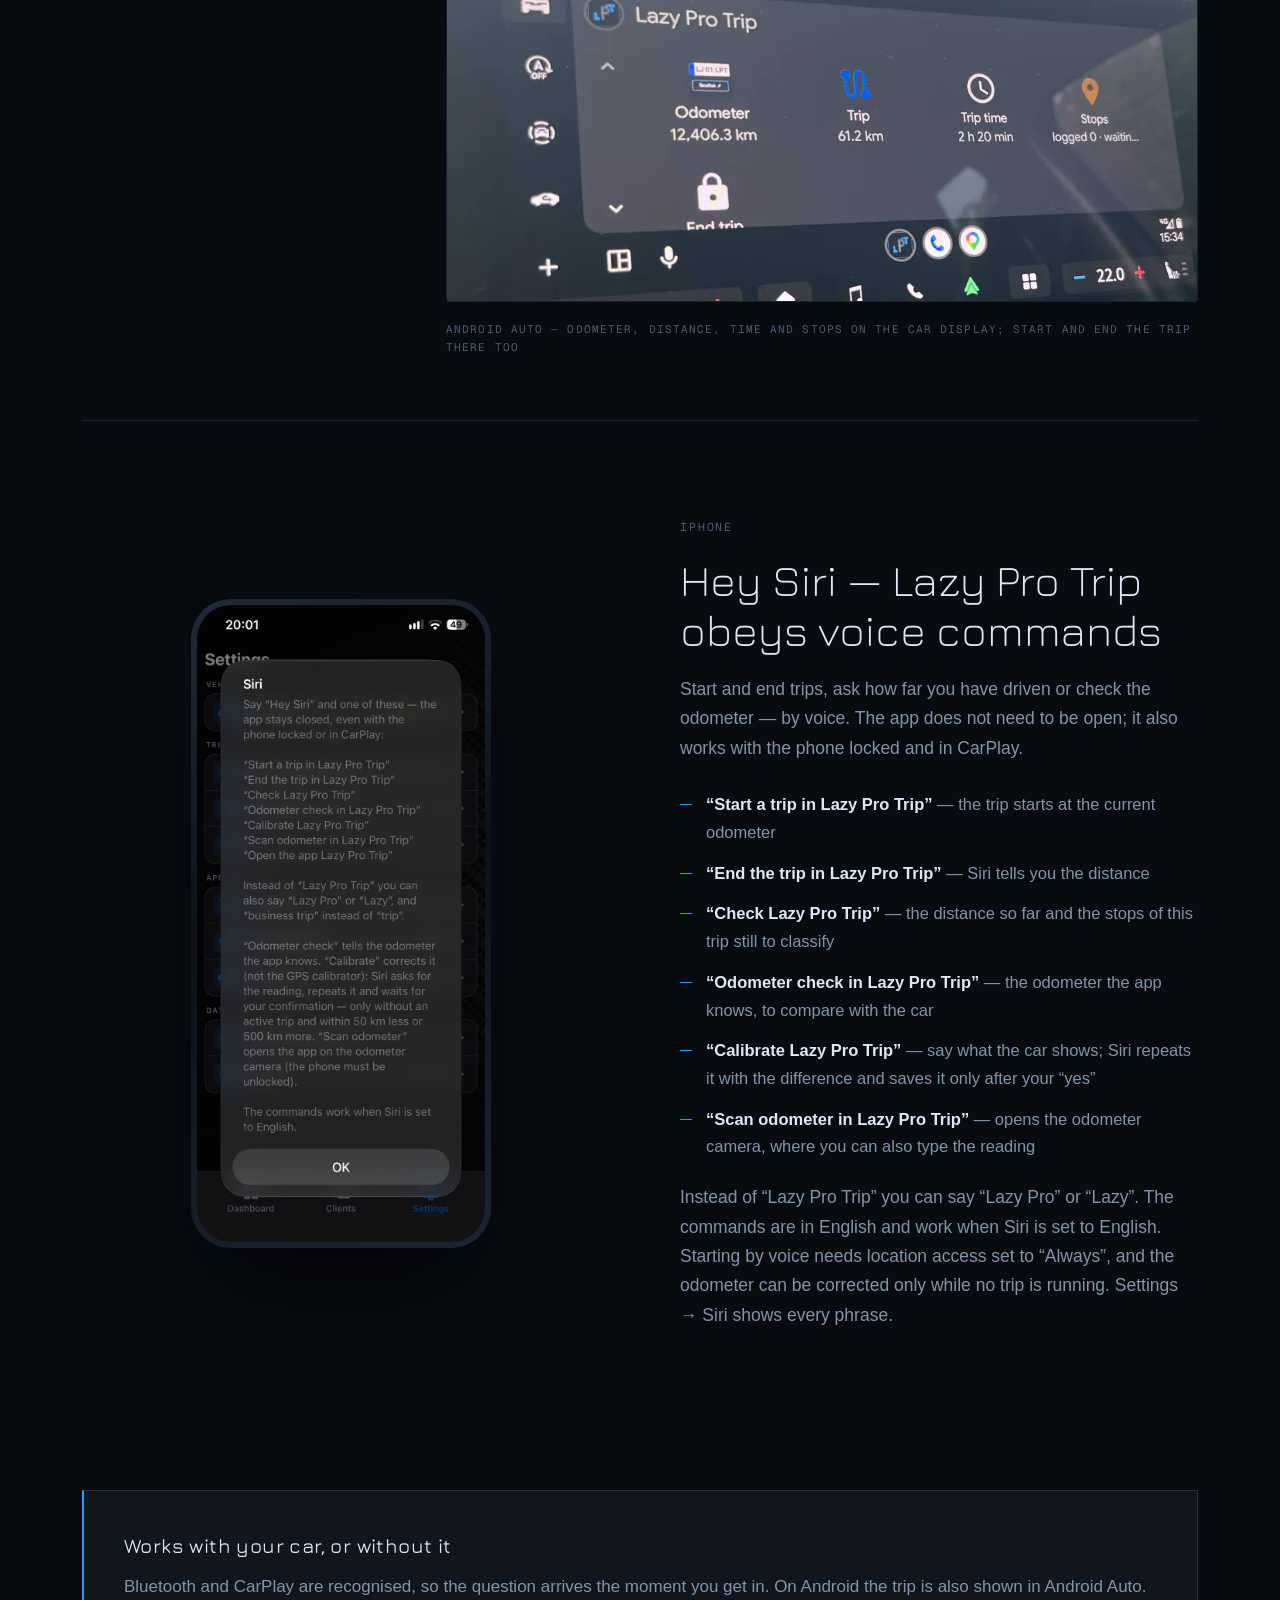
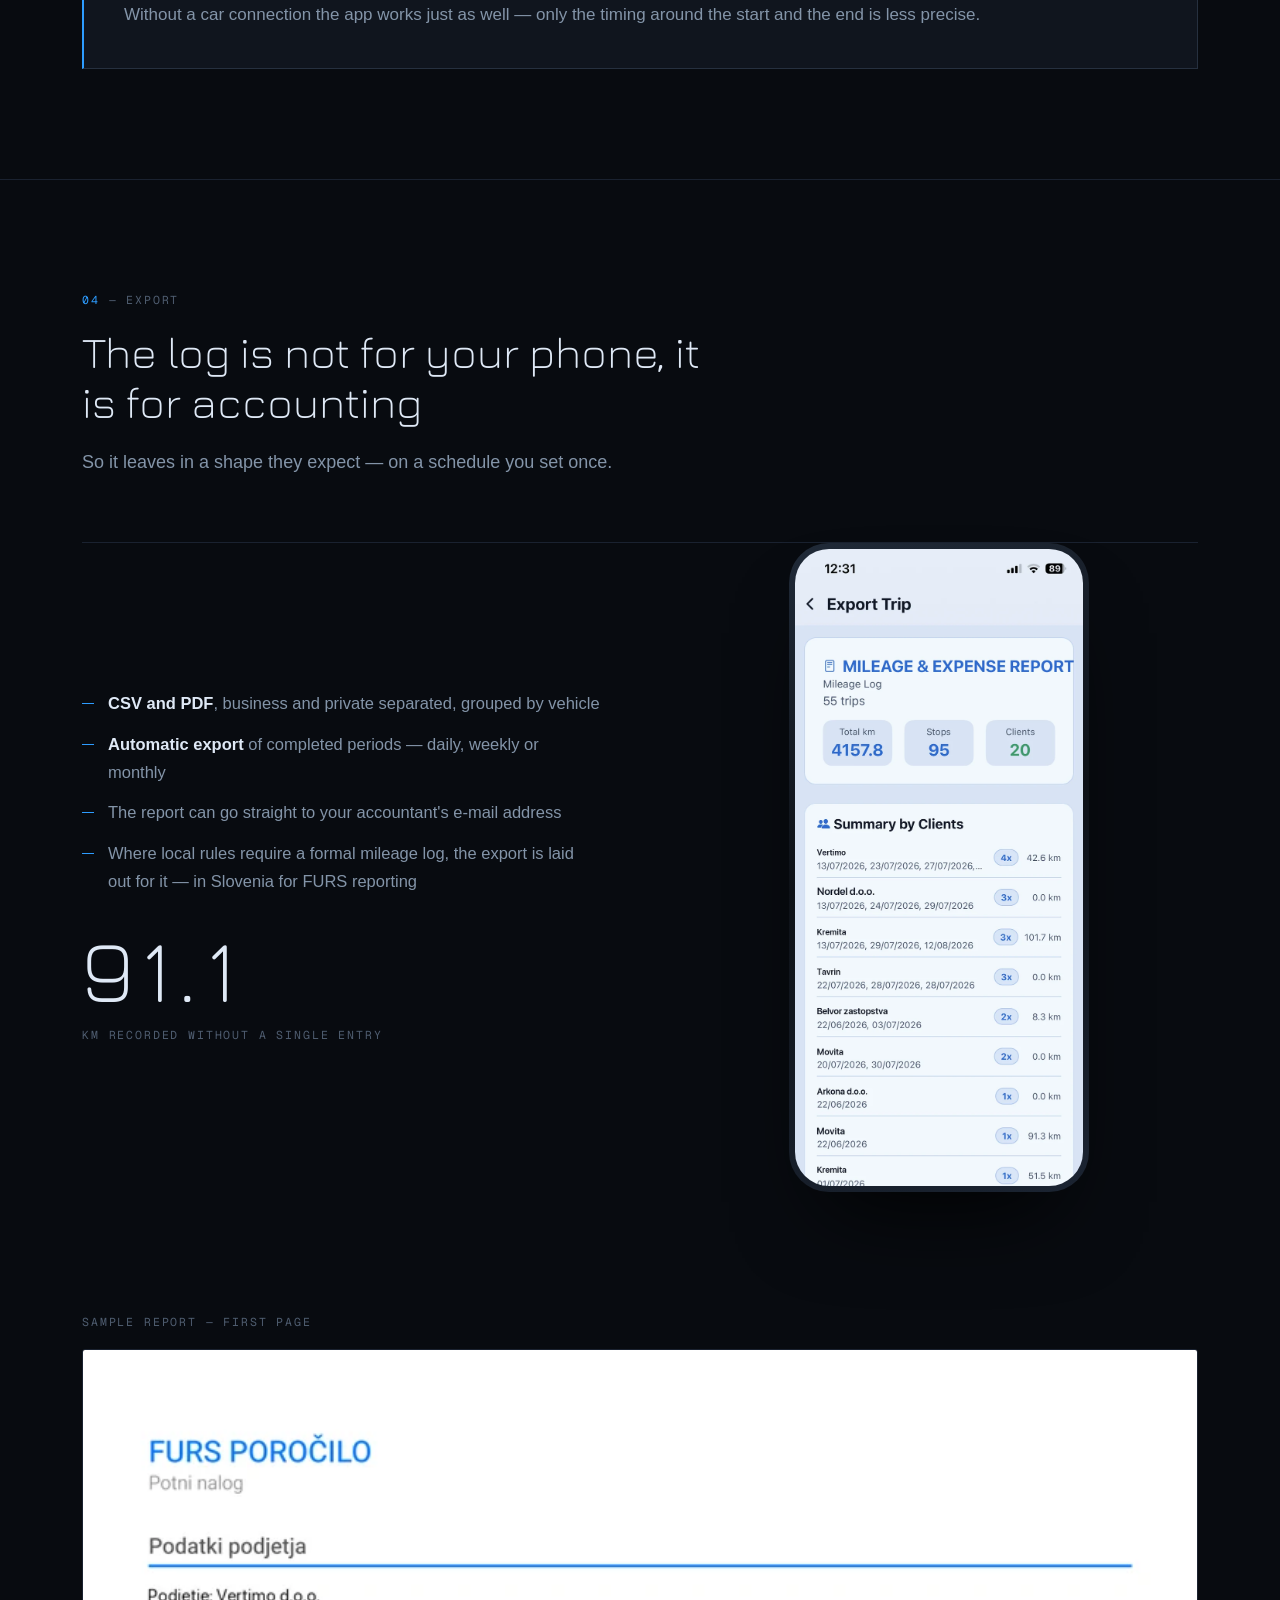
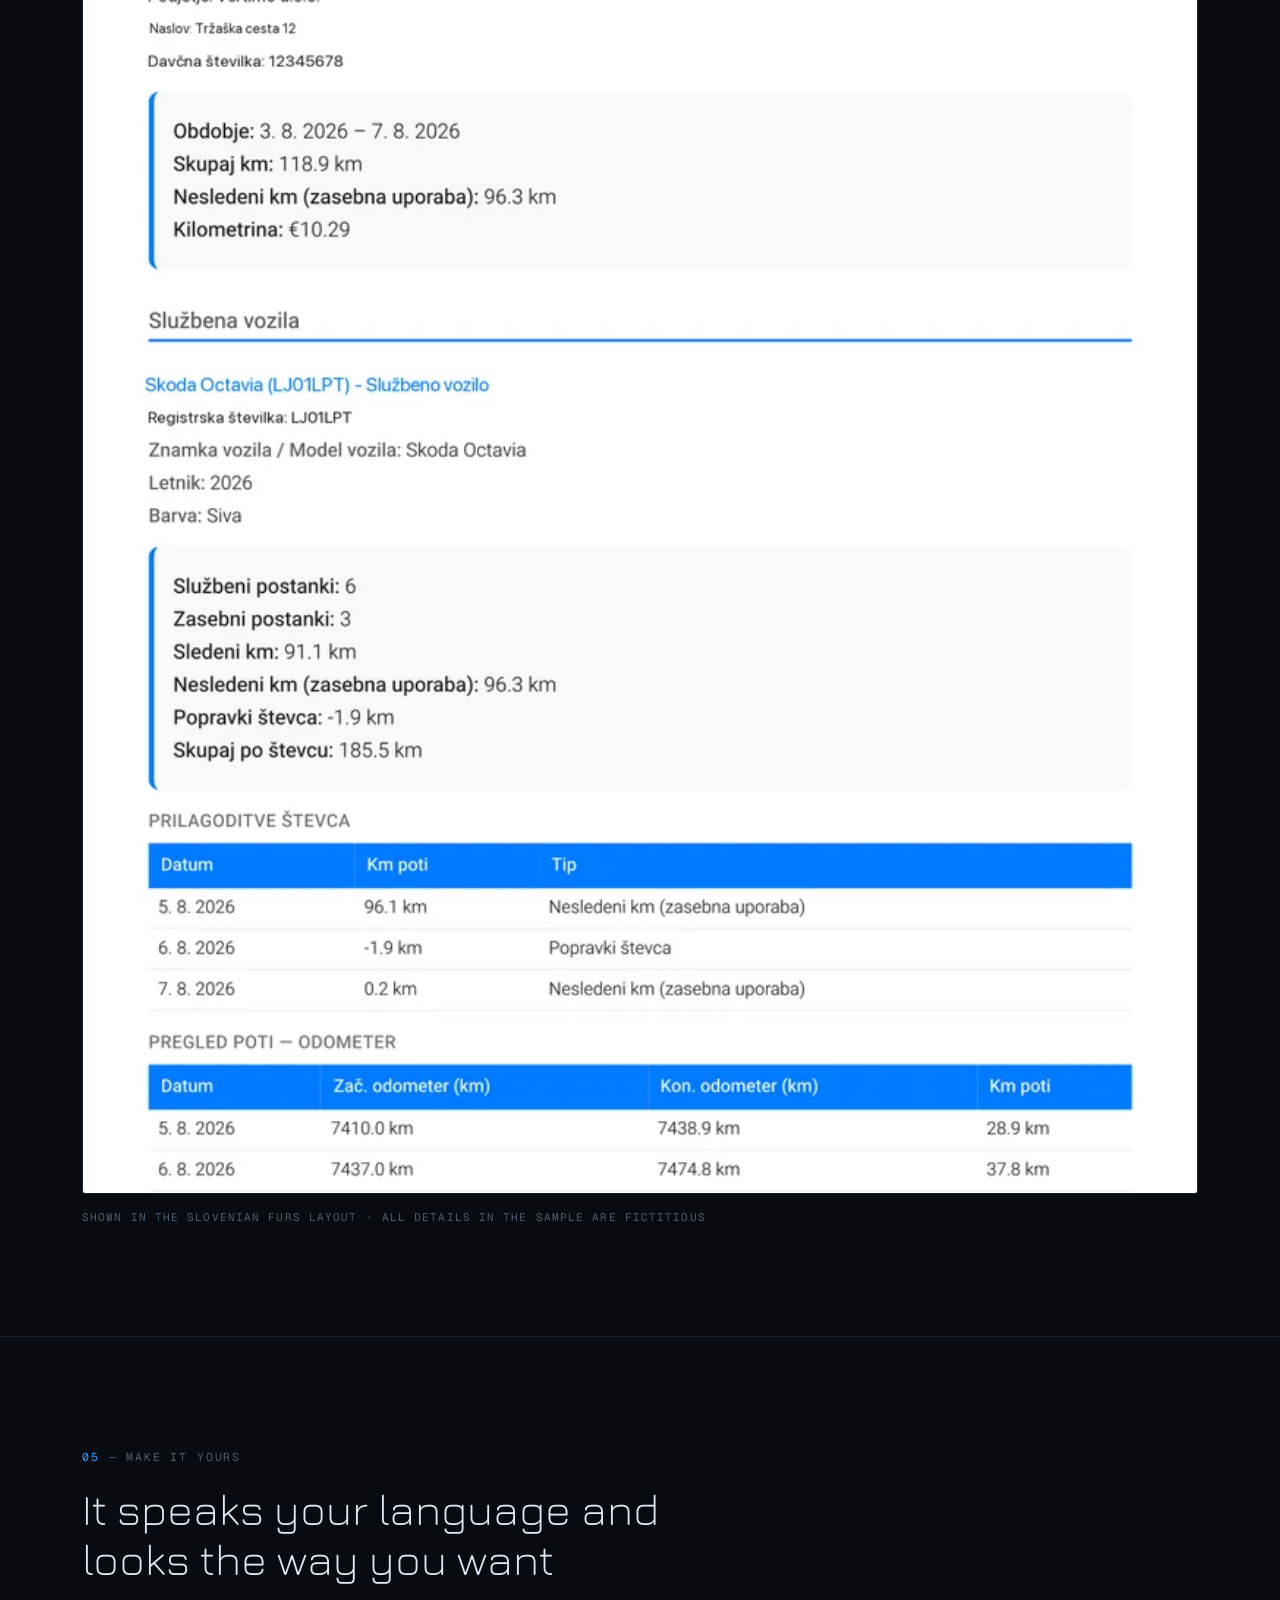
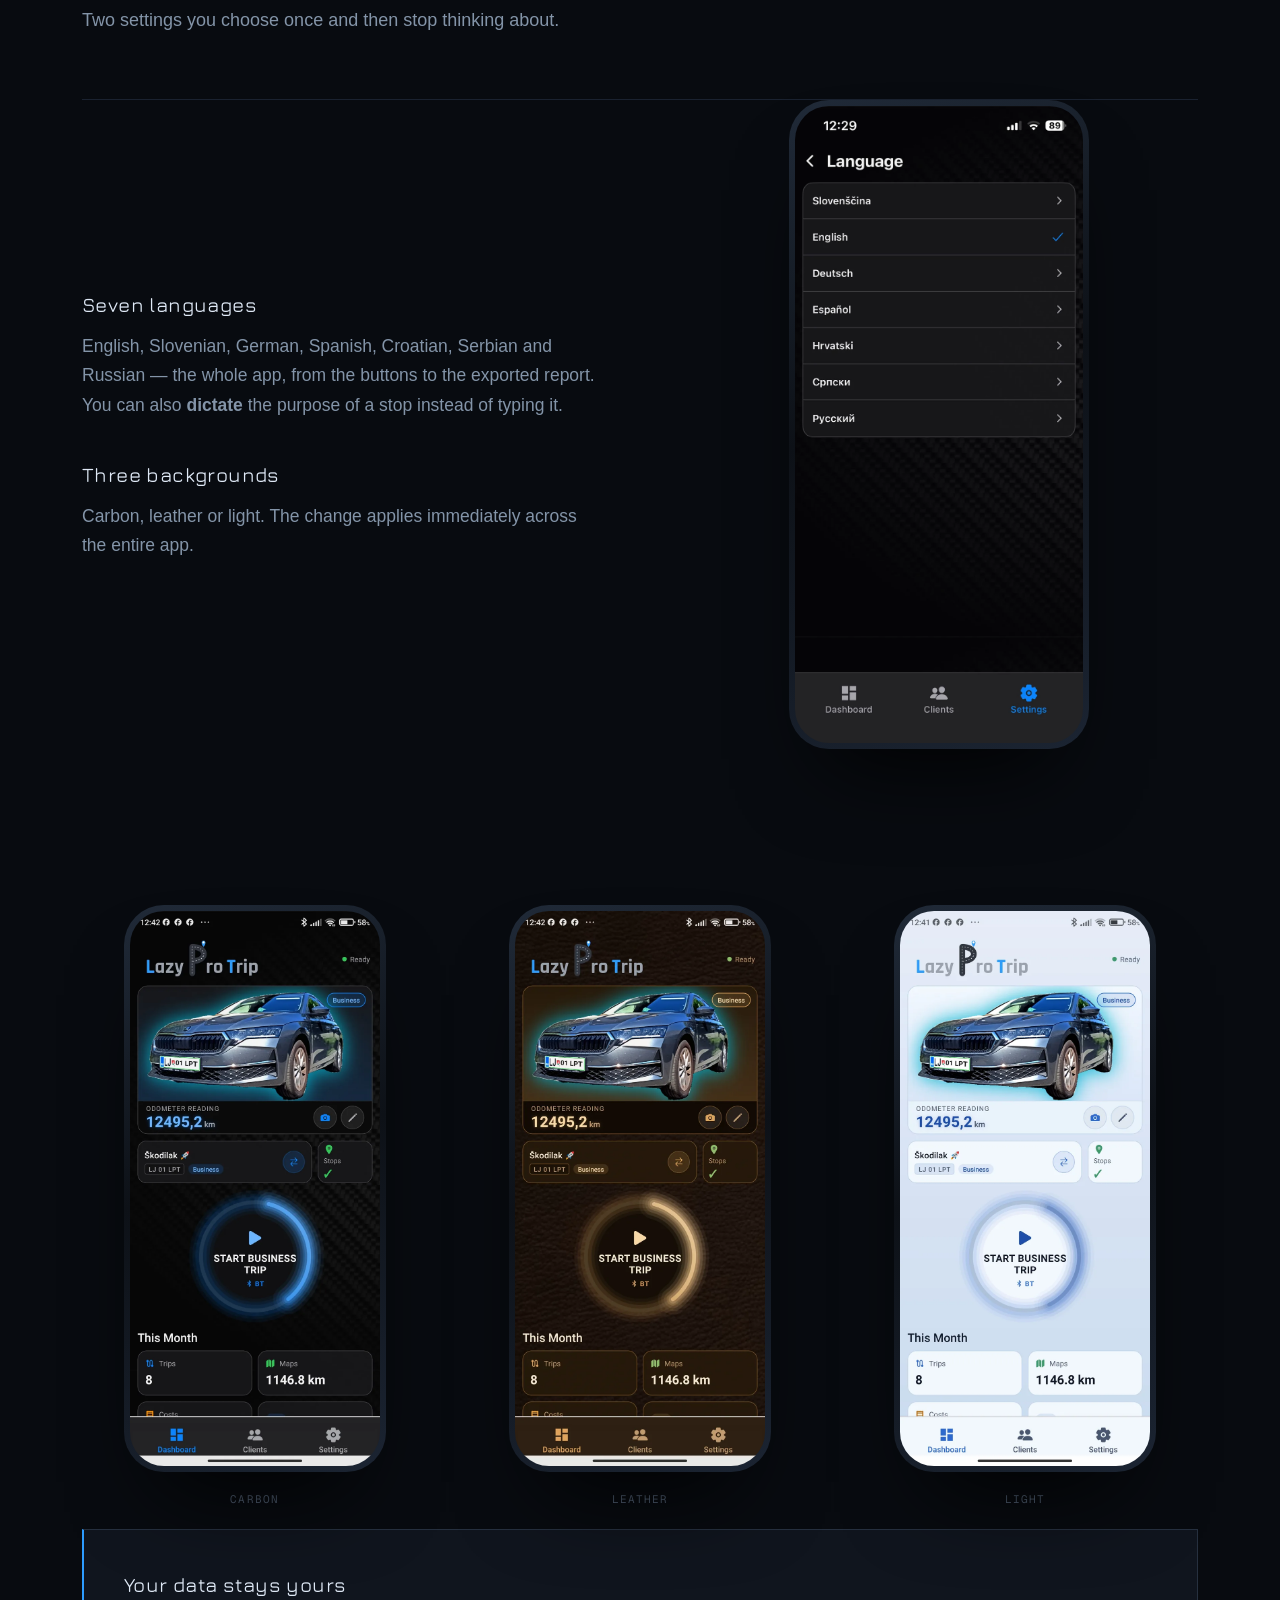
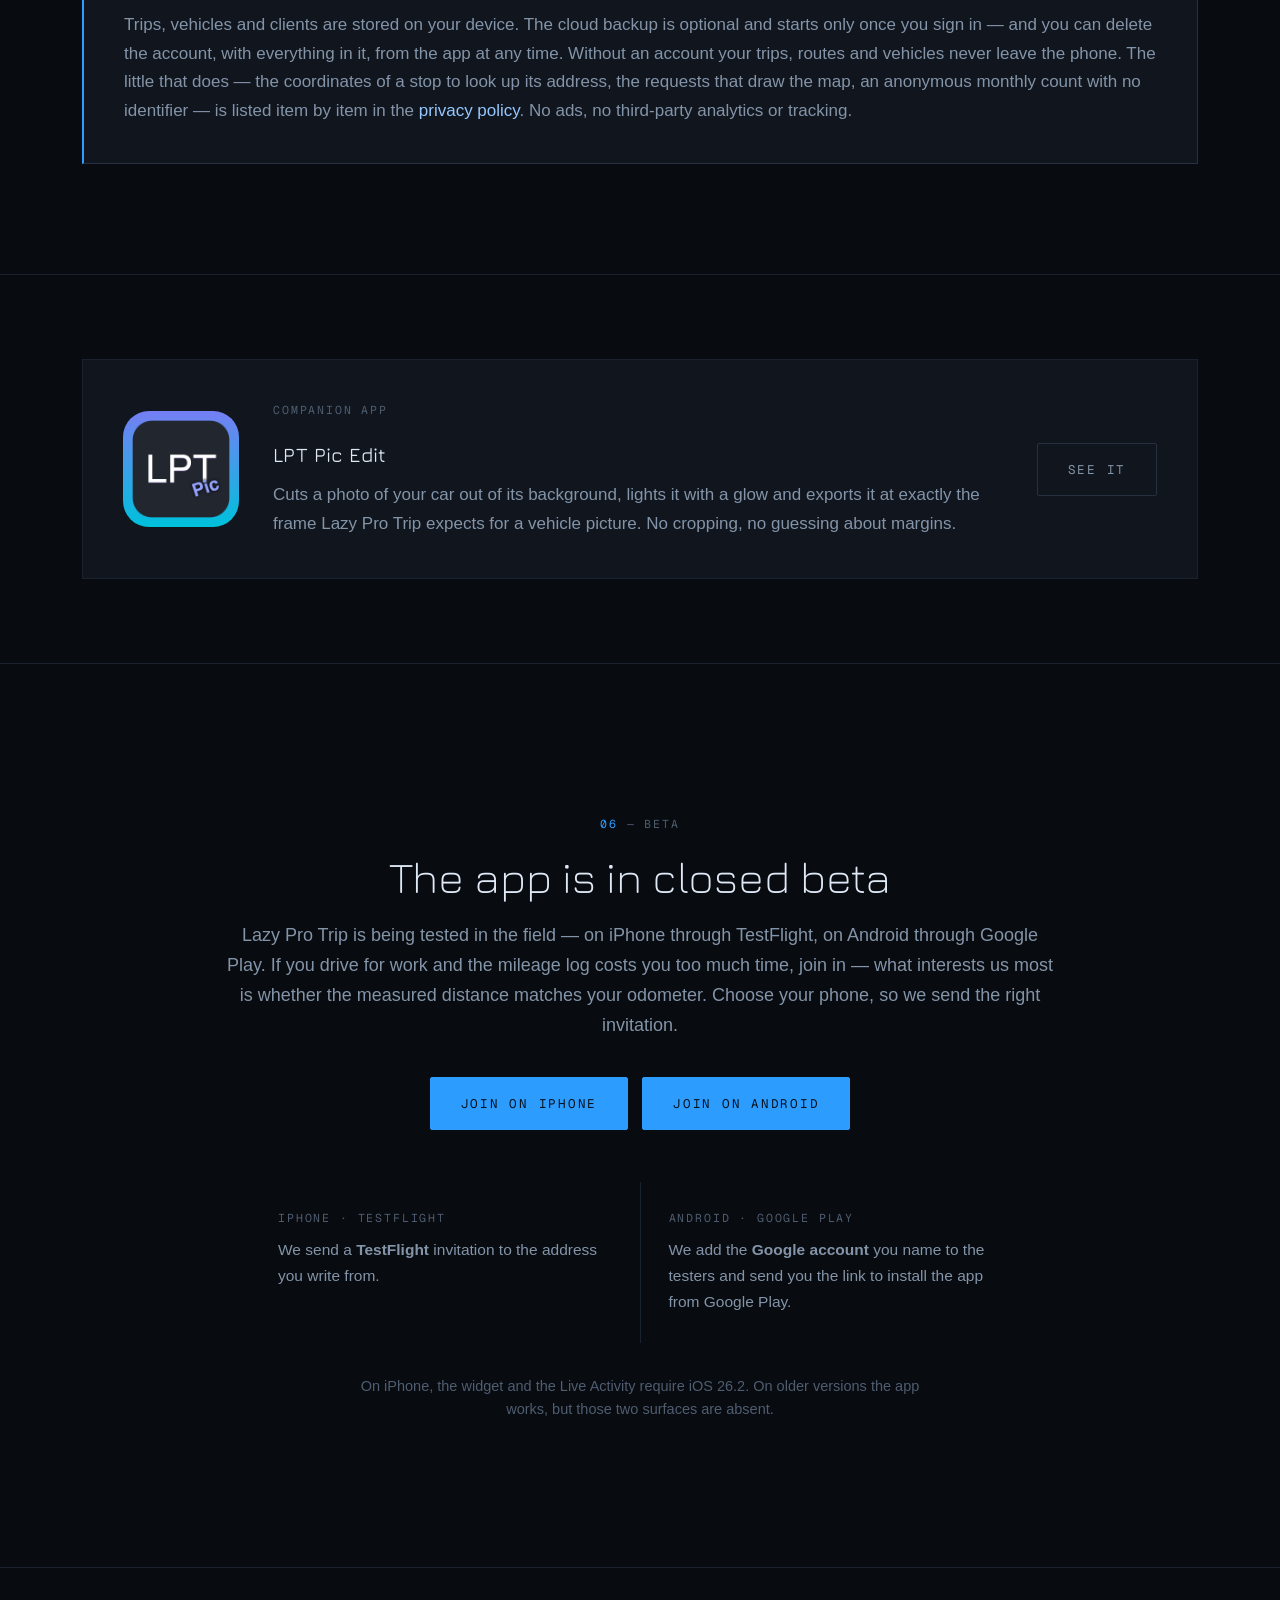
==== commit 4081f5ff: "DE naslovna slika: aktivna pot z gumbom Fahrt beenden; zemljevid v jeziku strani (EN/SL/DE) Co-Autho" ====
--- a/index.html
+++ b/index.html
@@ -147,7 +147,7 @@
       <div>
         <div class="device">
           <div class="device-screen">
-            <img src="/assets/img/shots/02-zemljevid-poti.webp" alt="Map with the driven routes and marked stops" width="760" height="1645" loading="lazy">
+            <img src="/assets/img/shots/81-zemljevid-en.webp" alt="Map with a business route from Koper through Ljubljana to Celje and marked stops" width="760" height="1647" loading="lazy">
           </div>
         </div>
         <p class="caption">The route, drawn while you drive</p>
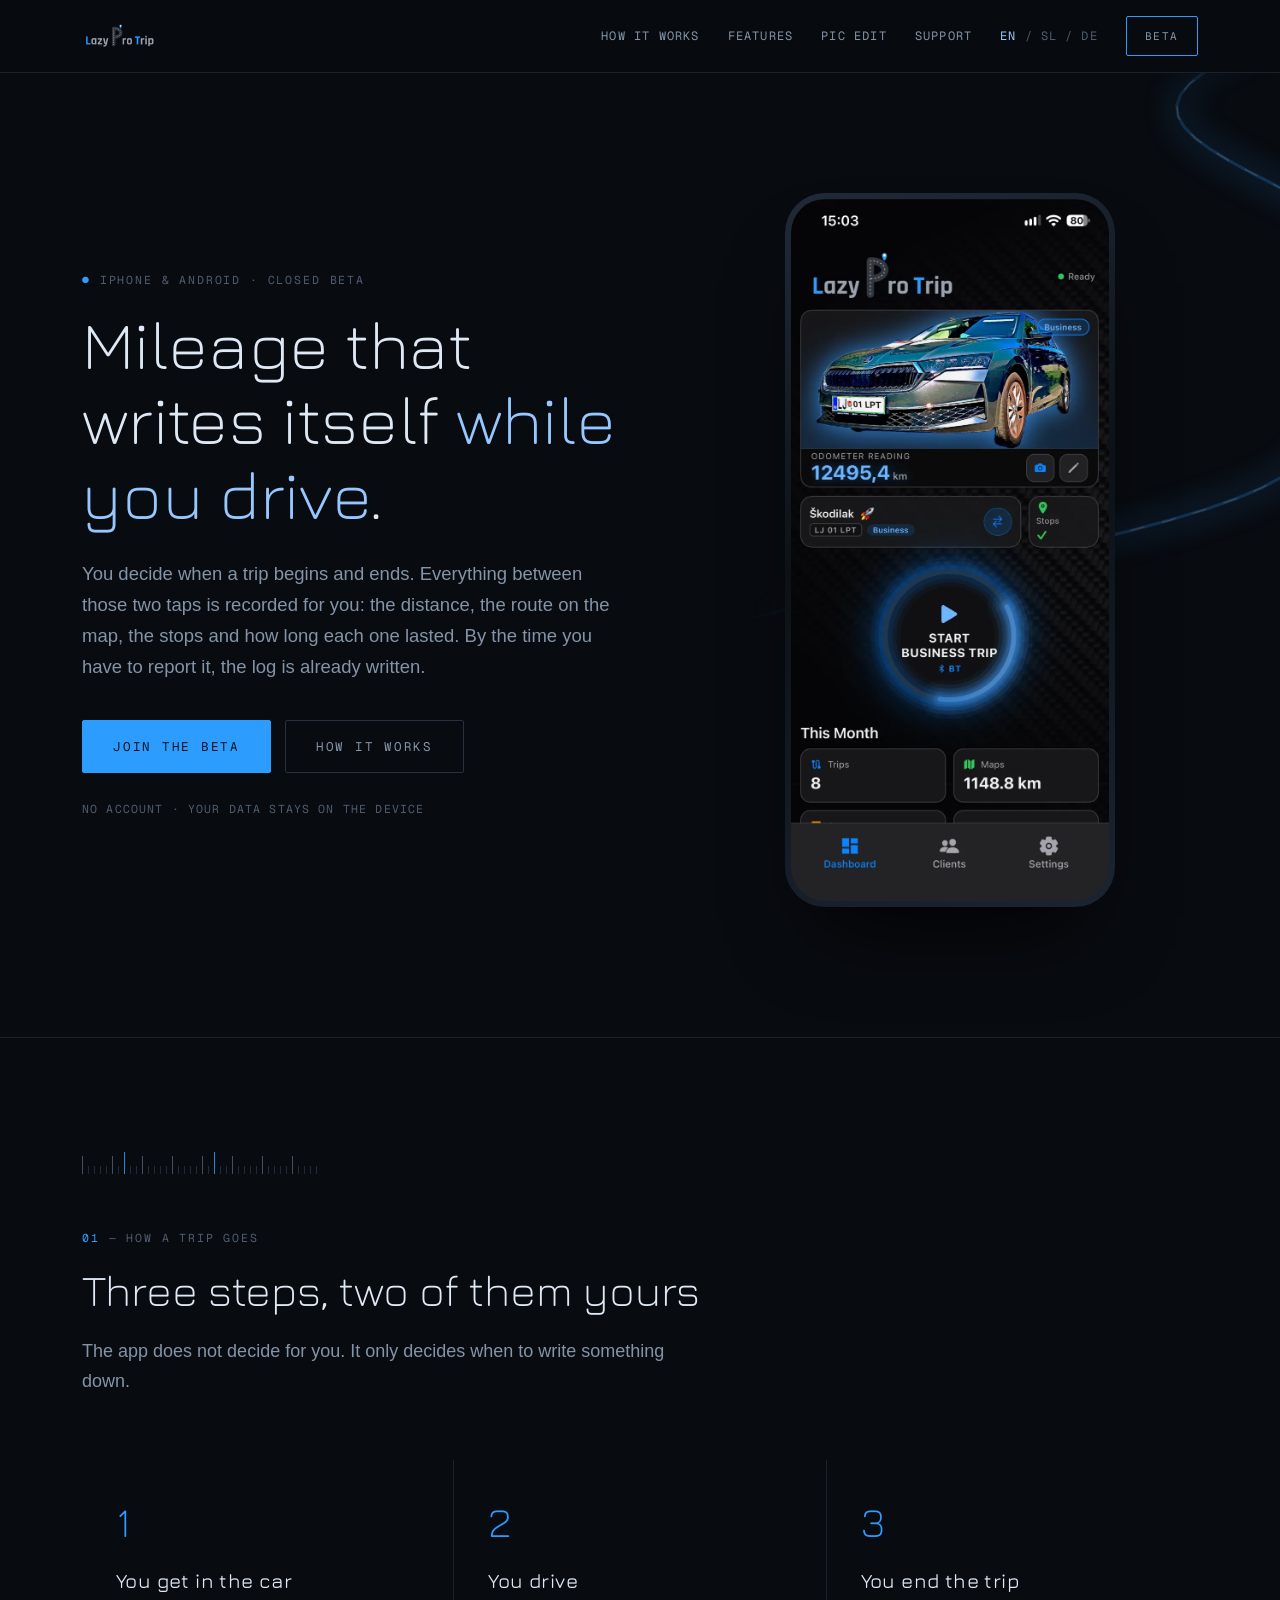
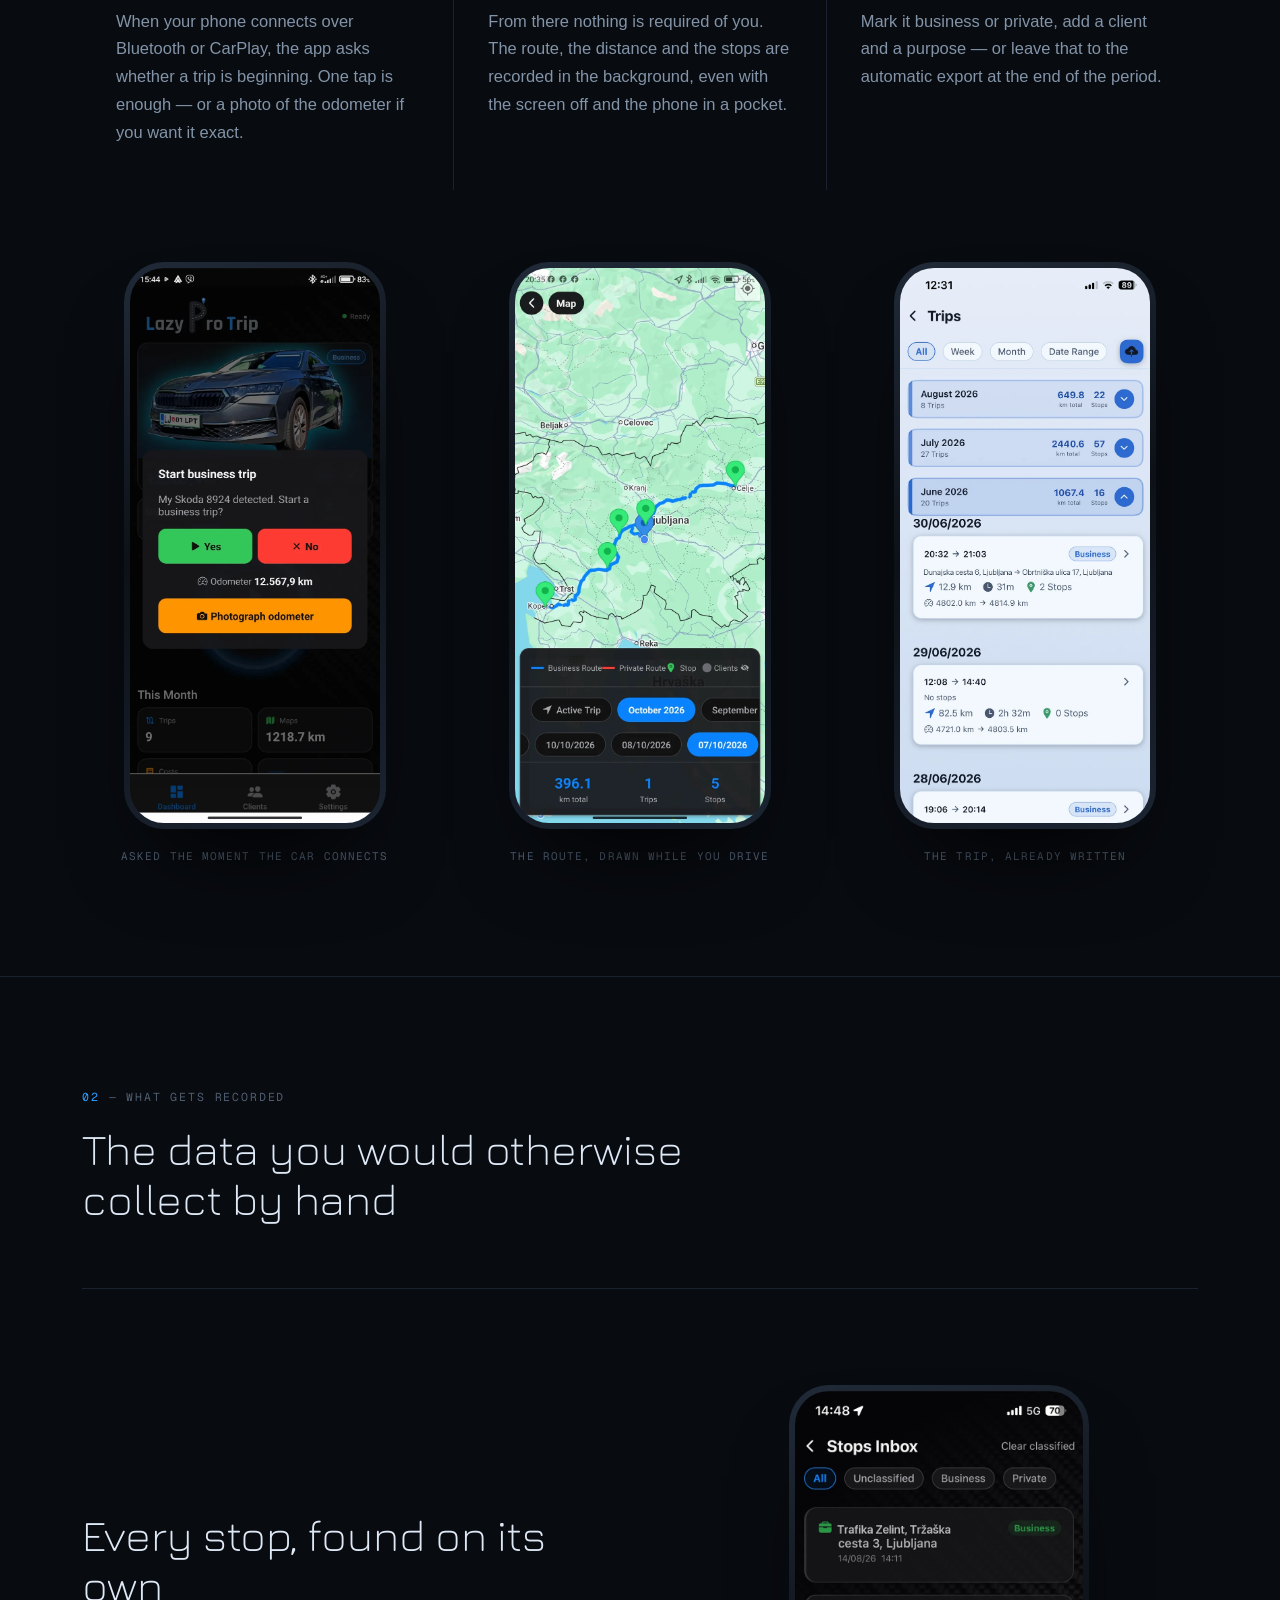
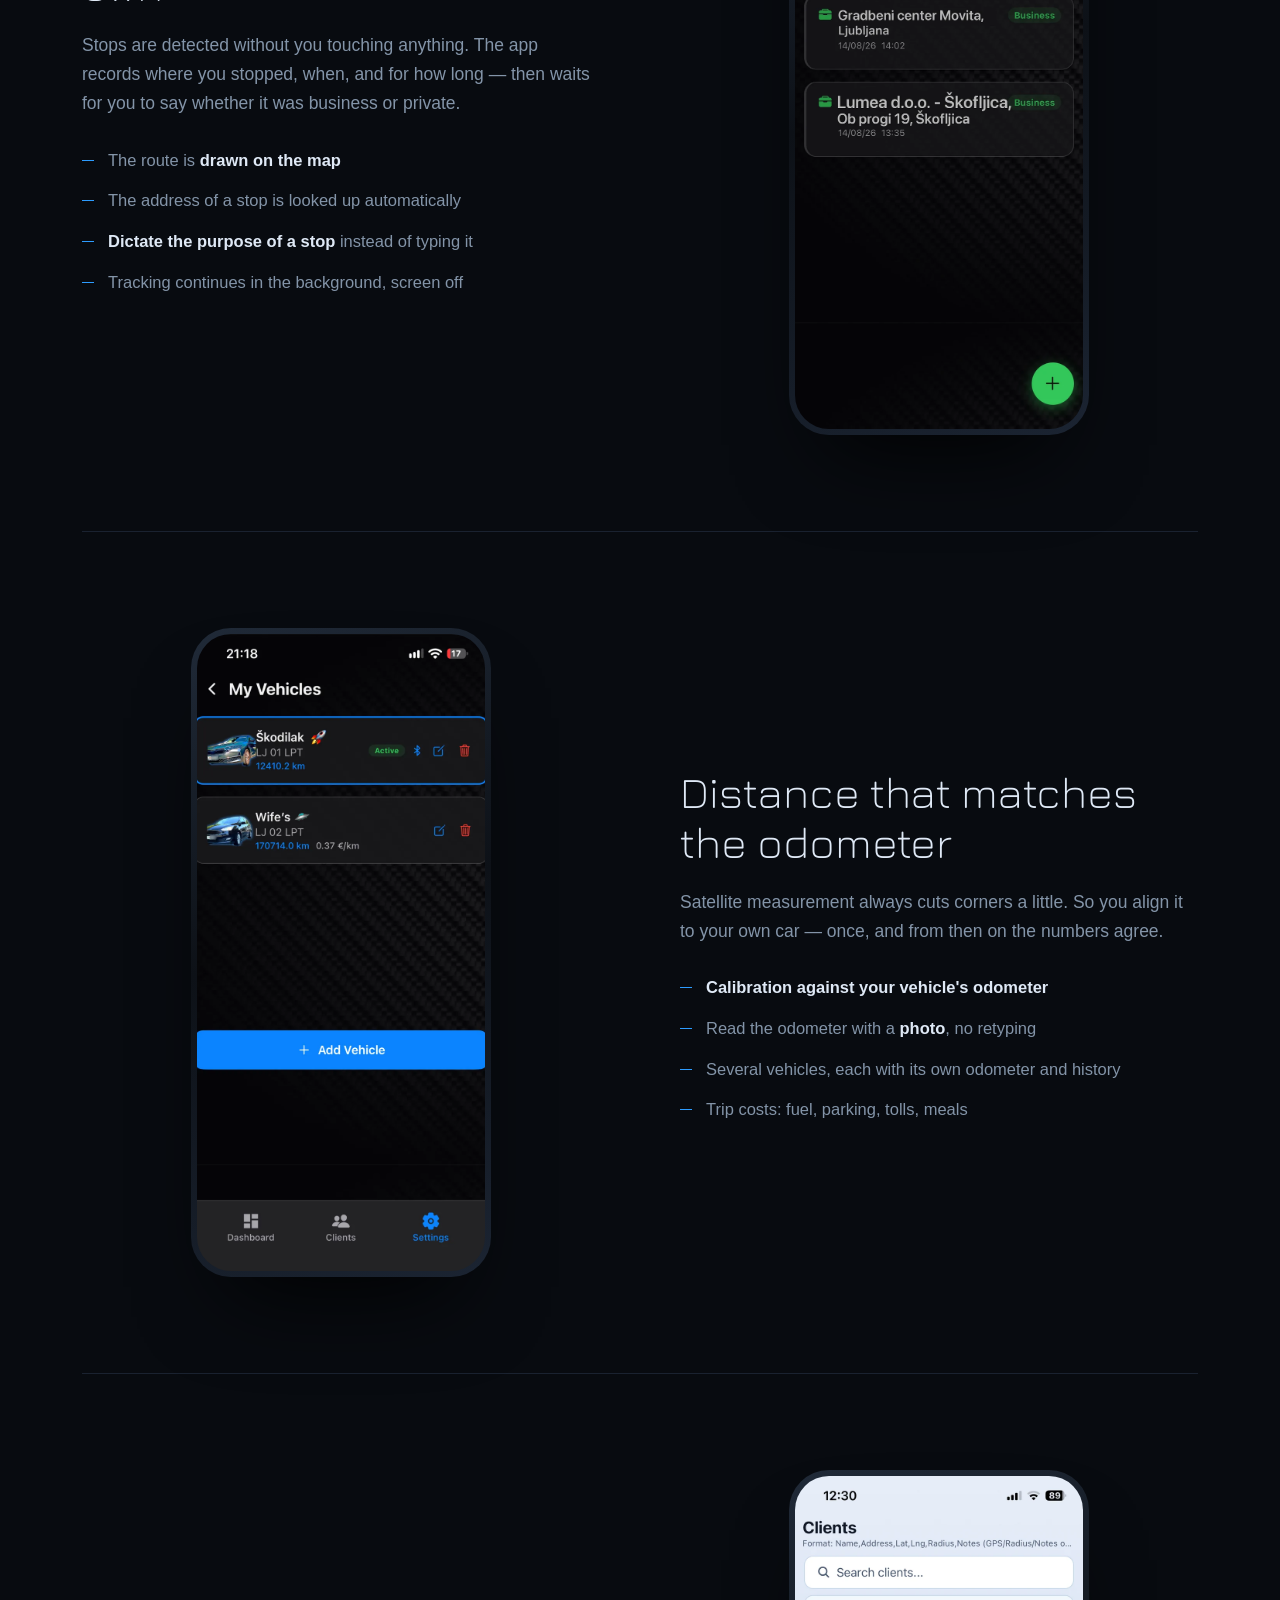
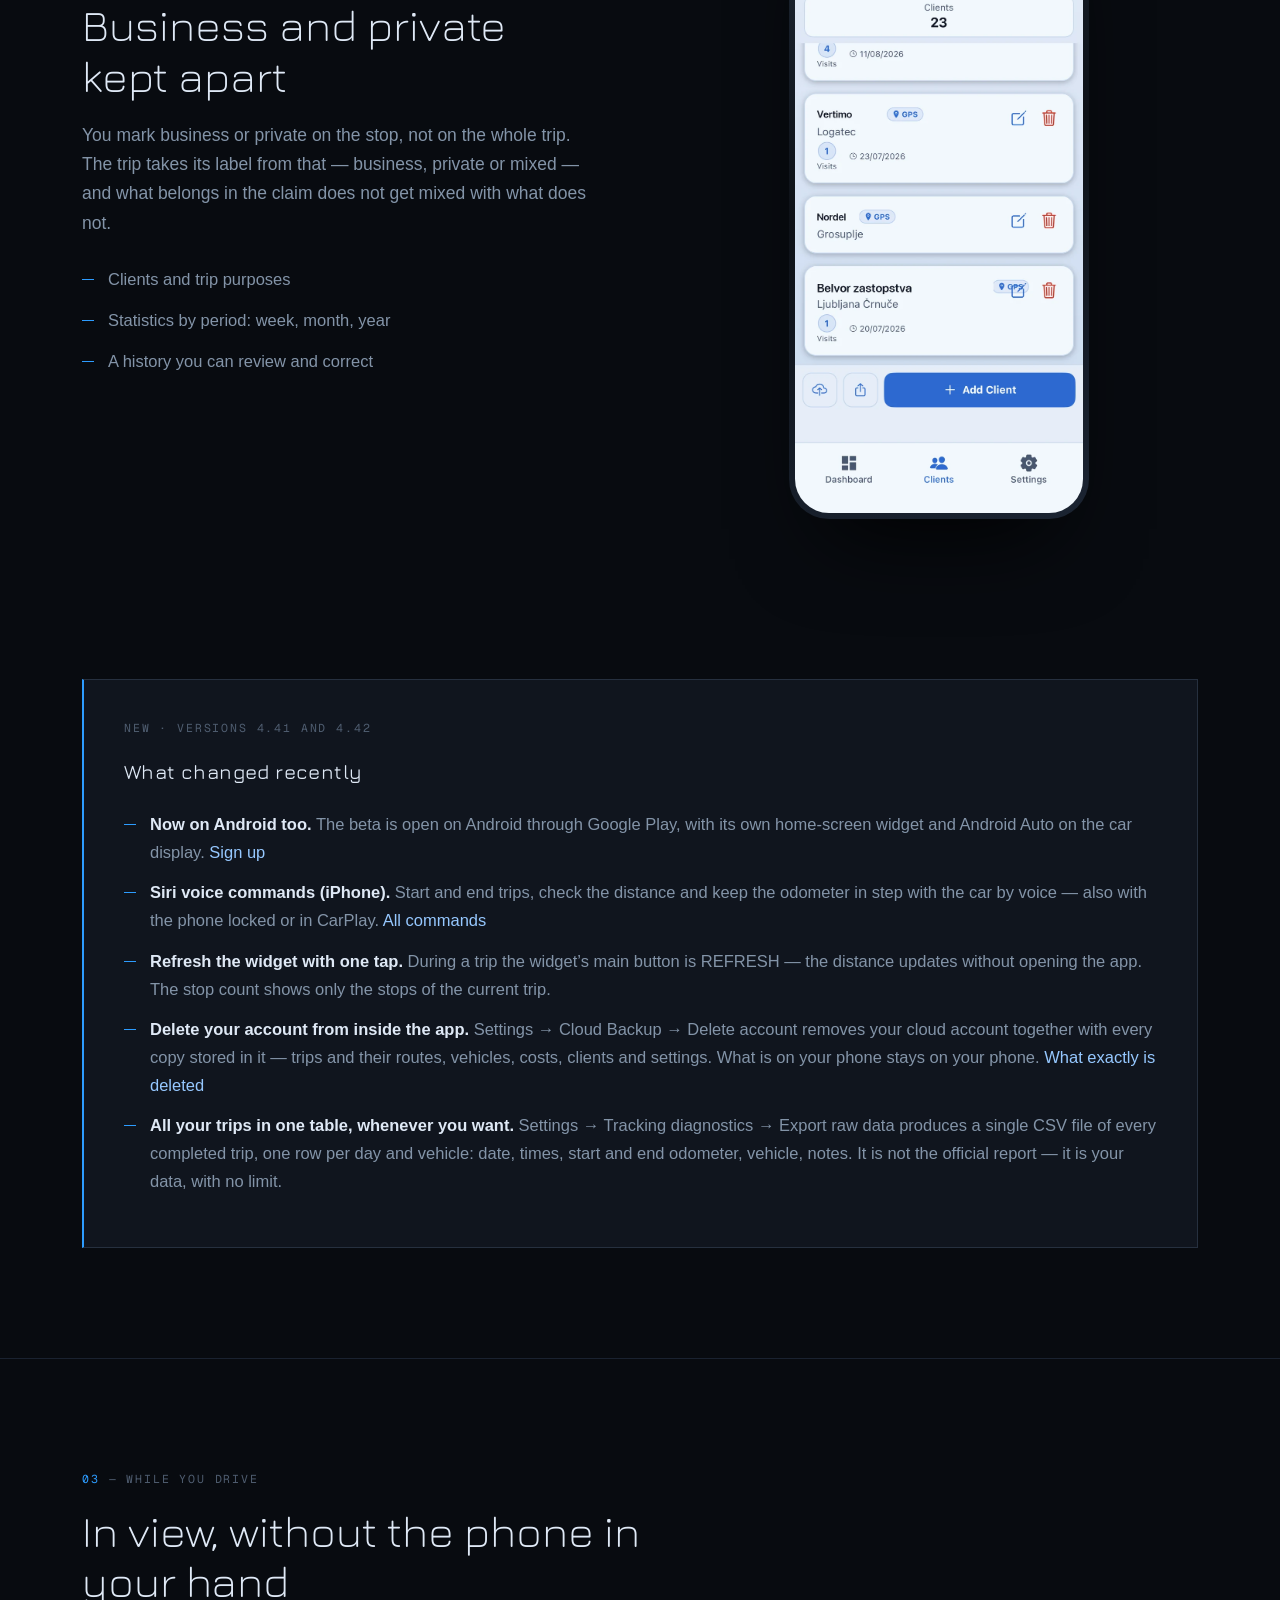
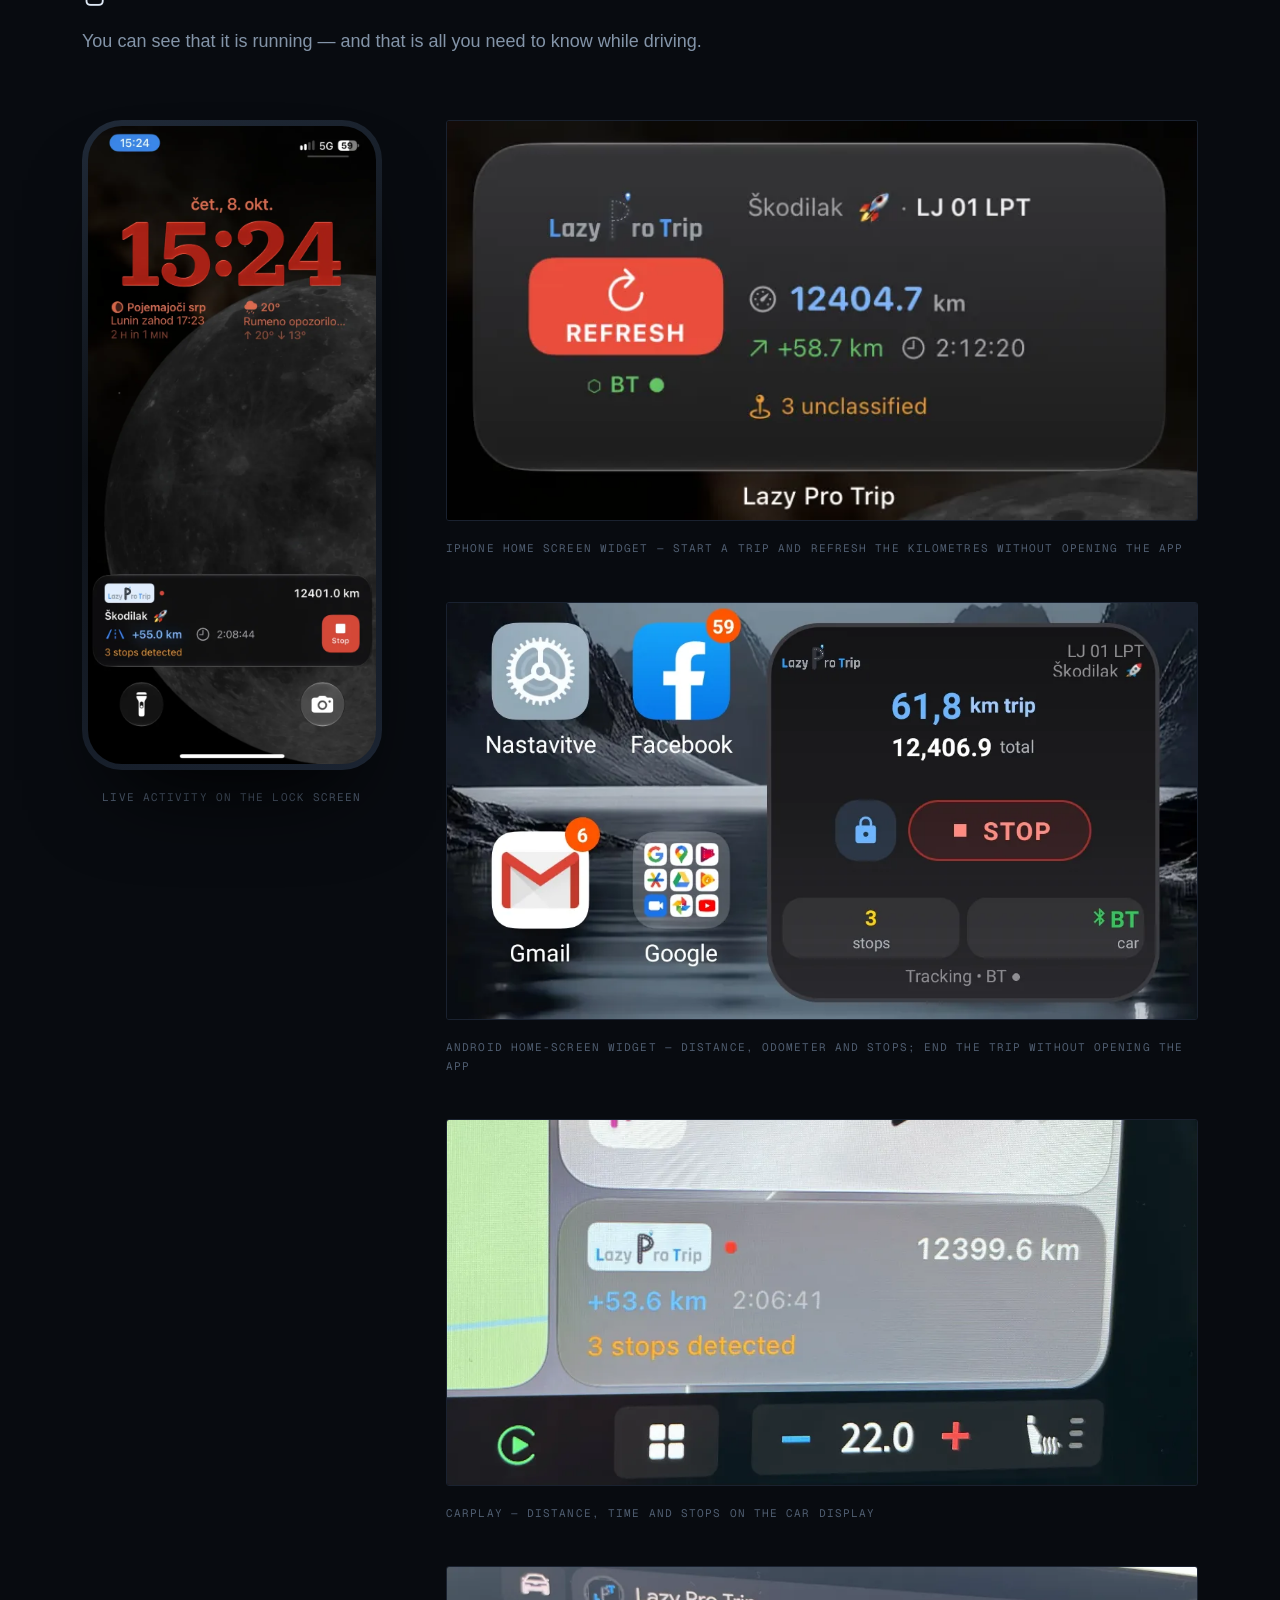
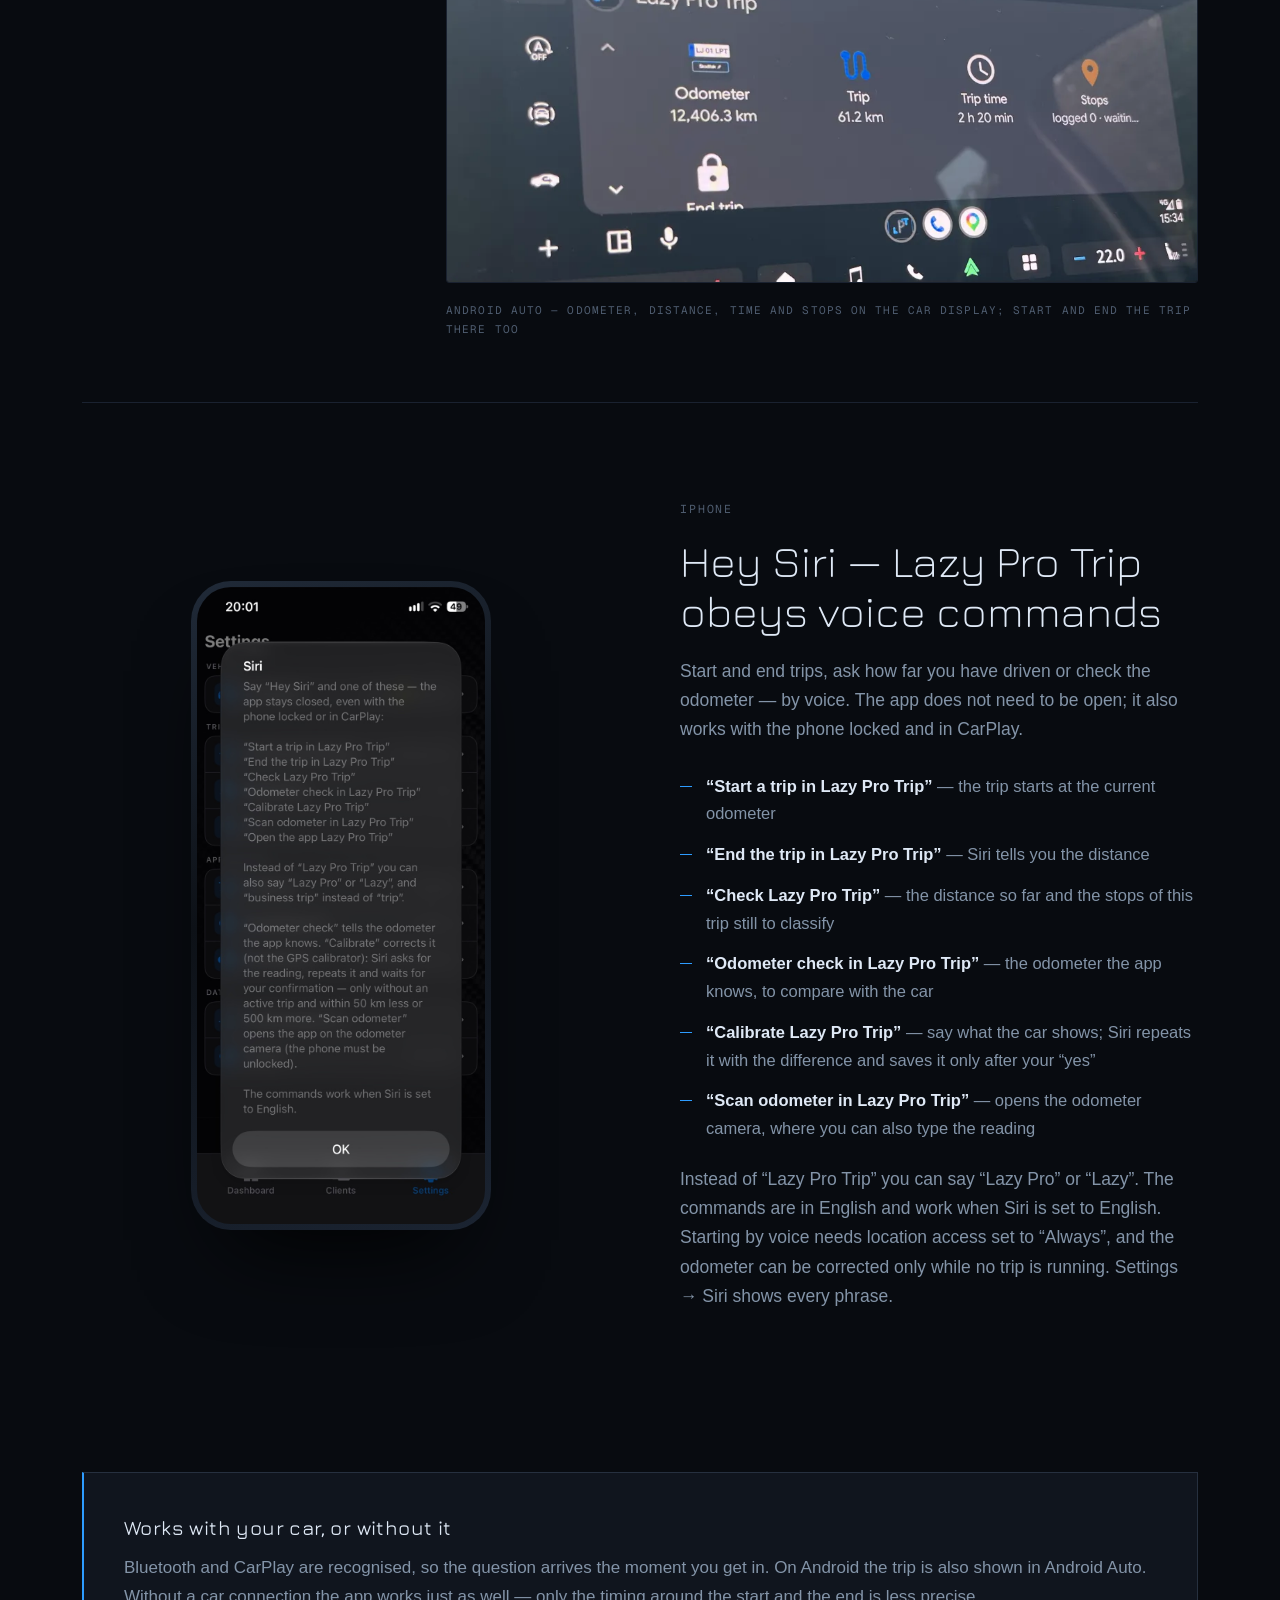
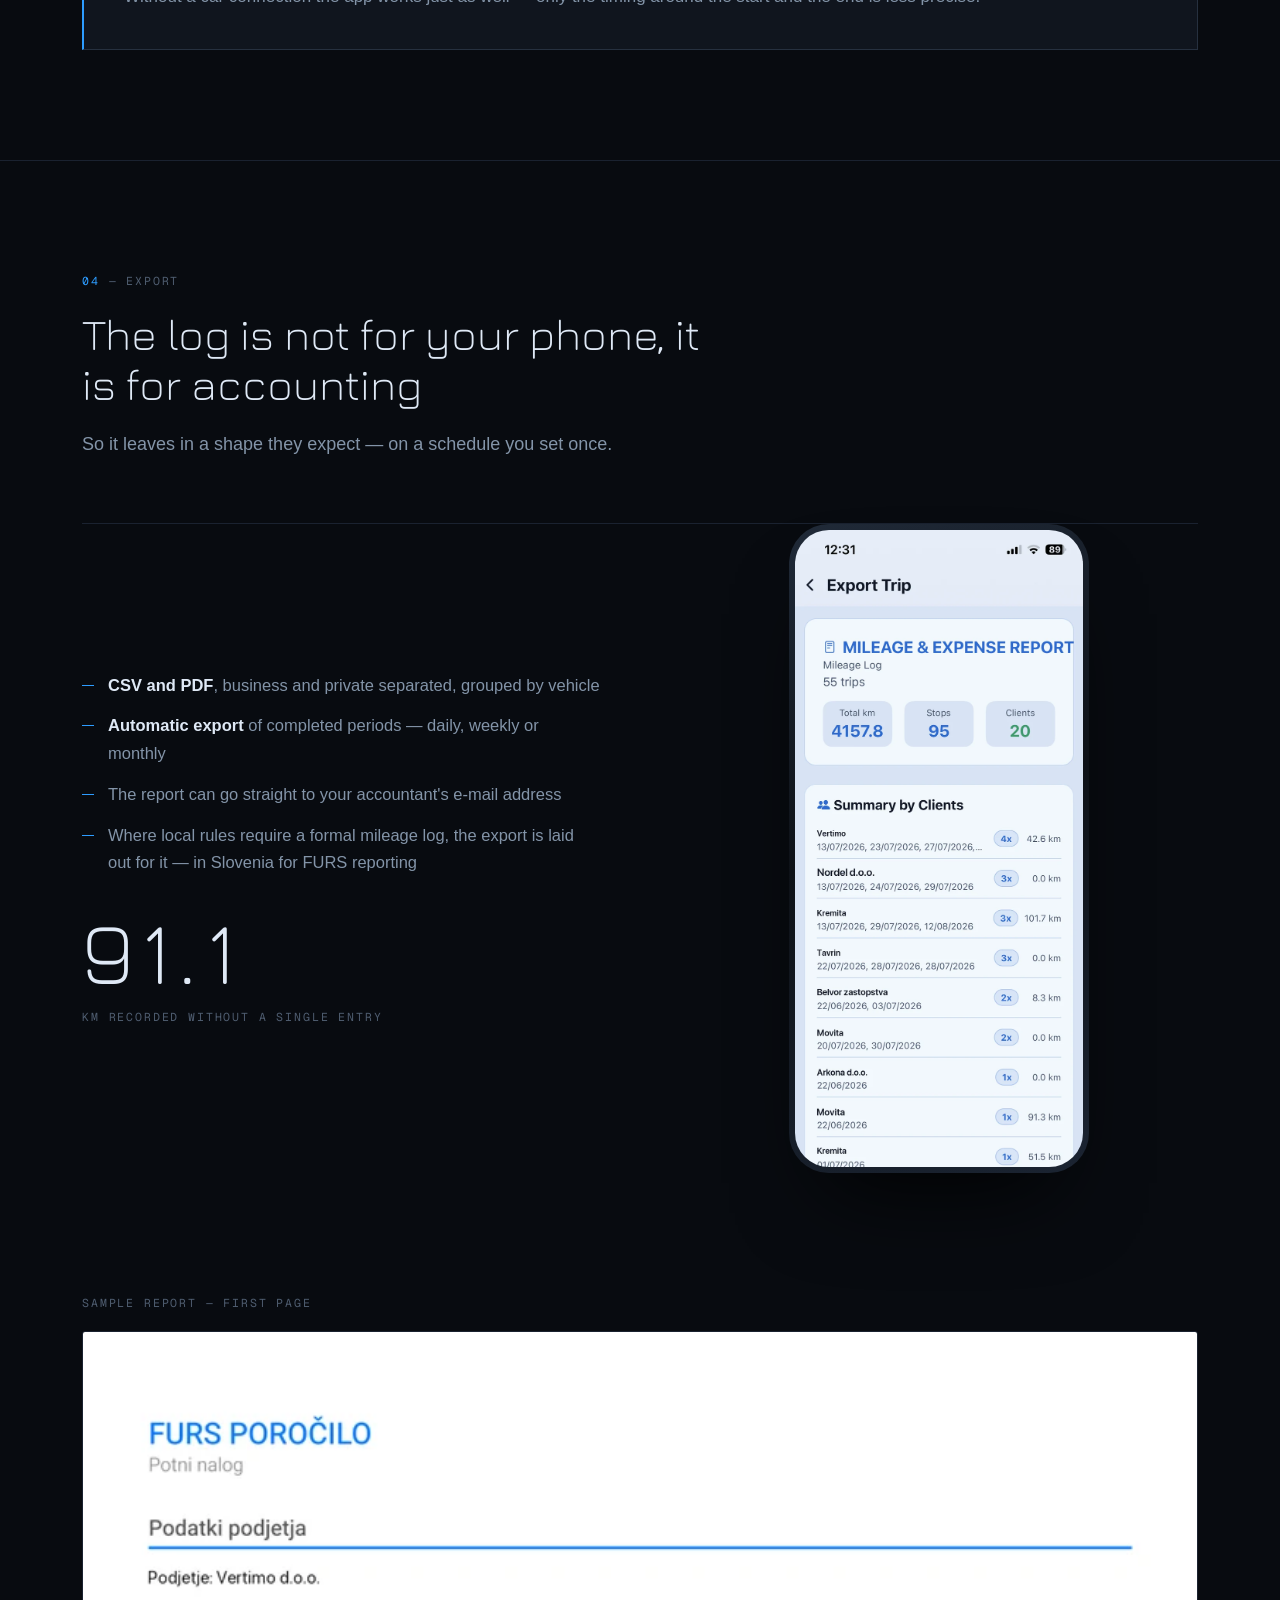
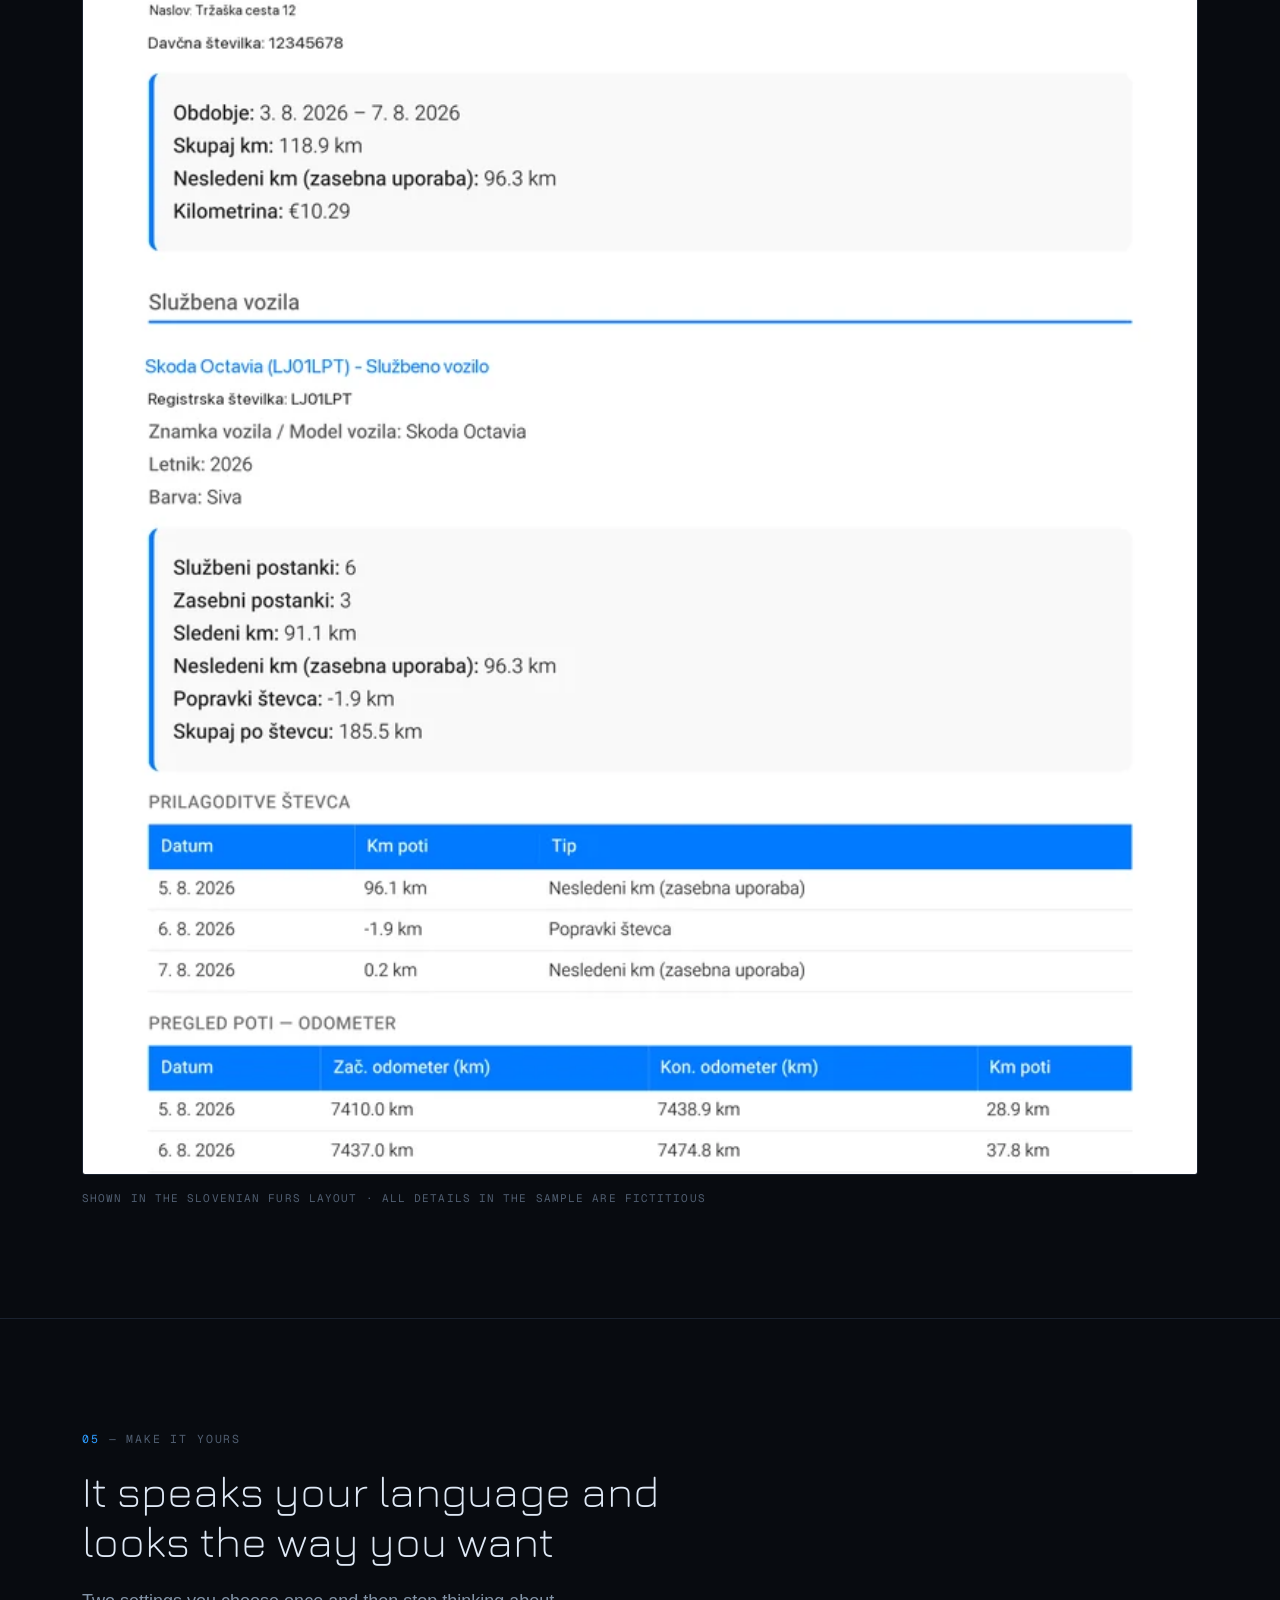
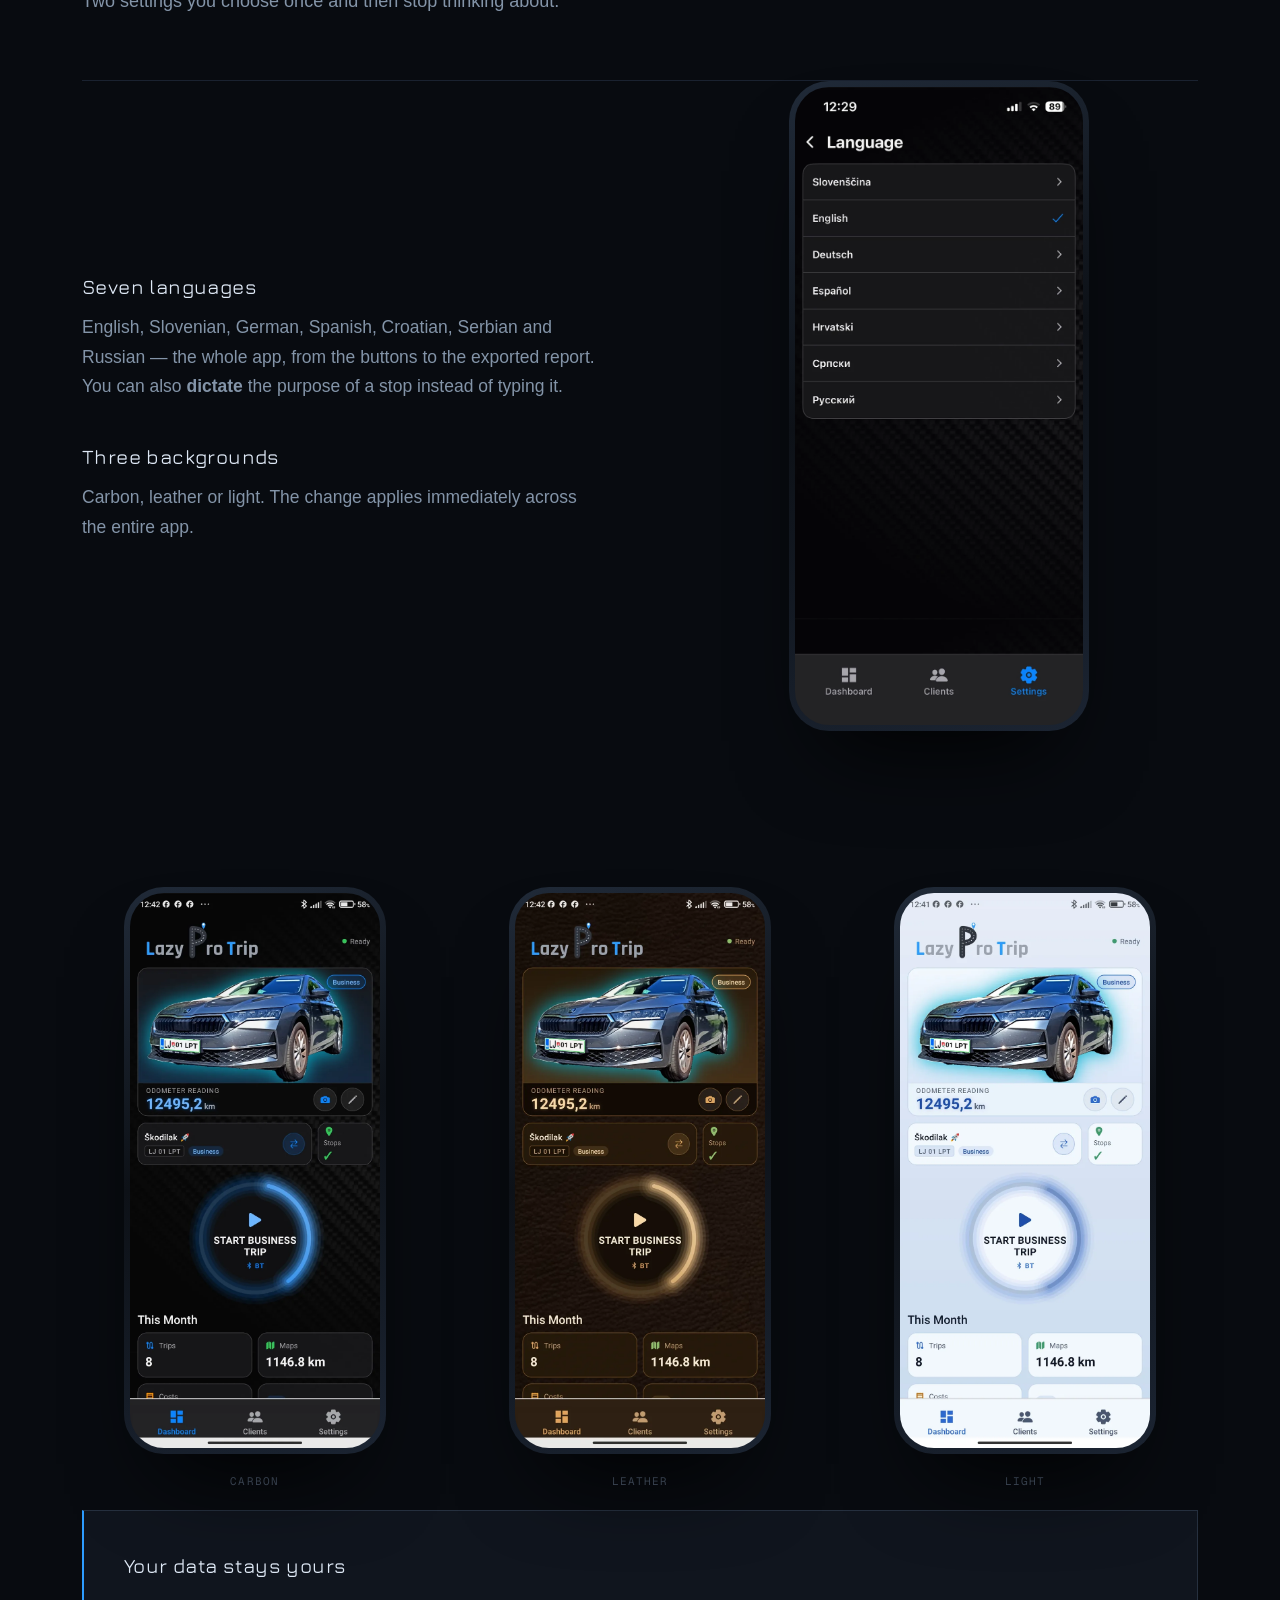
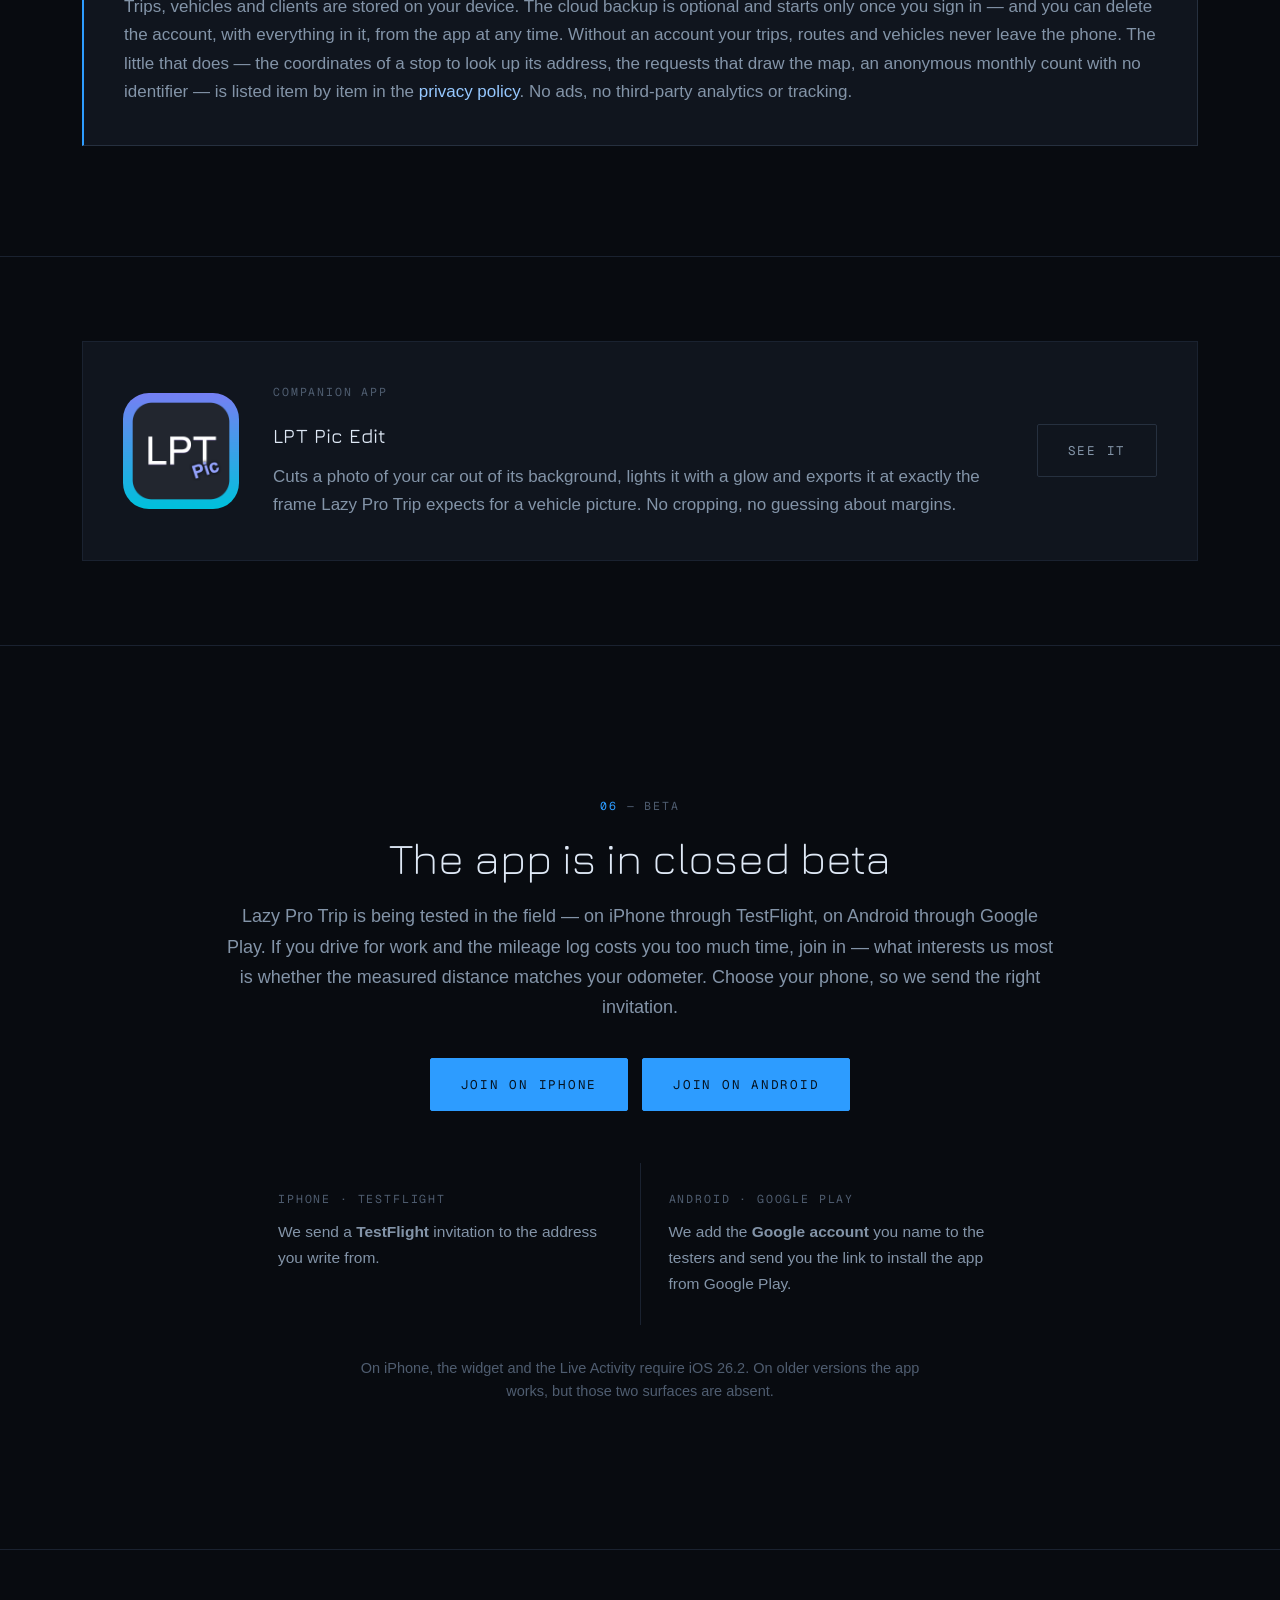
==== commit 6b42cc1a: "Zacetek poti v treh jezikih: vprasanje ob povezavi z avtom (84 SL, 85 EN, 86 DE) Nadomesca 13-carpla" ====
--- a/index.html
+++ b/index.html
@@ -139,10 +139,10 @@
       <div>
         <div class="device">
           <div class="device-screen">
-            <img src="/assets/img/shots/14b-ocr-stevca-en.webp" alt="Camera pointed at the car's odometer; the app reads the number itself" width="760" height="1647" loading="lazy">
-          </div>
-        </div>
-        <p class="caption">Confirm with the odometer — photographed, not typed</p>
+            <img src="/assets/img/shots/85-zacetek-poti-en.webp" alt="Prompt “My Skoda 8924 detected. Start a business trip?” with Yes and No, the odometer reading and a Photograph odometer button" width="760" height="1647" loading="lazy">
+          </div>
+        </div>
+        <p class="caption">Asked the moment the car connects</p>
       </div>
       <div>
         <div class="device">
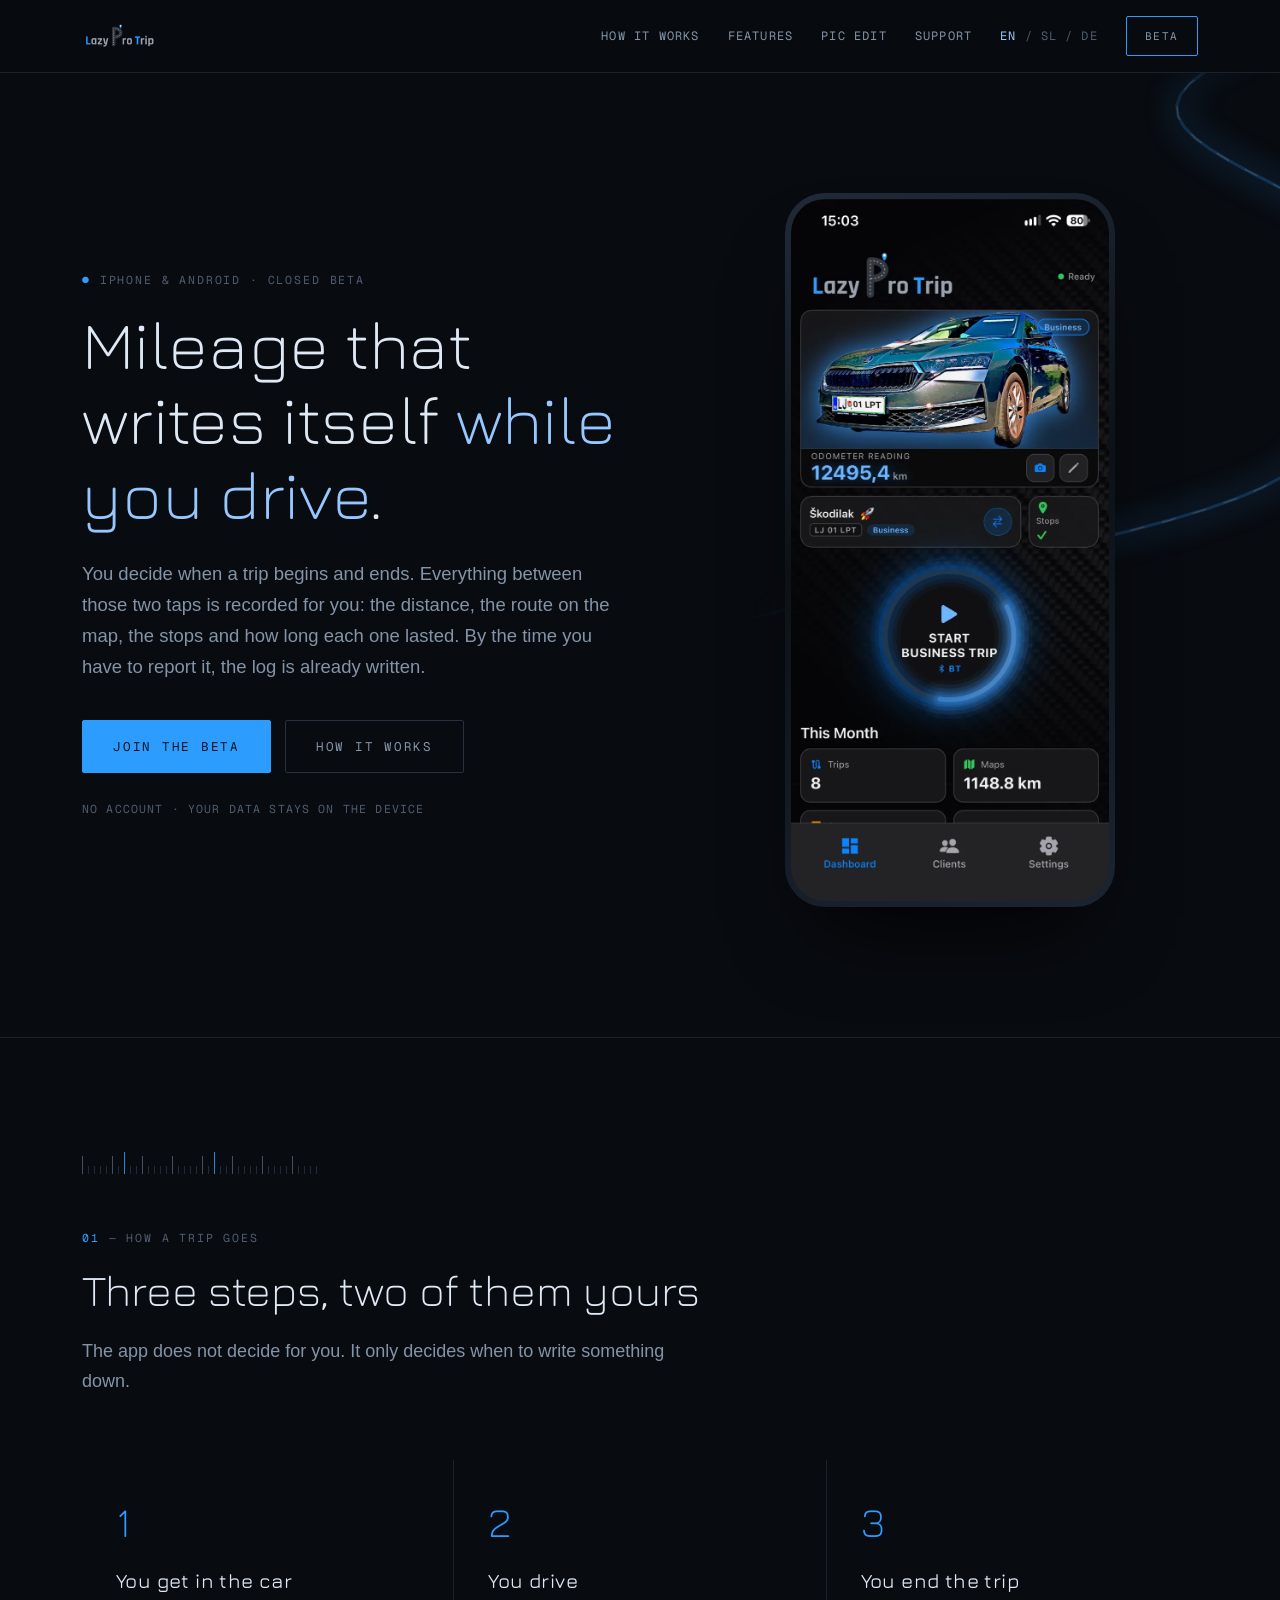
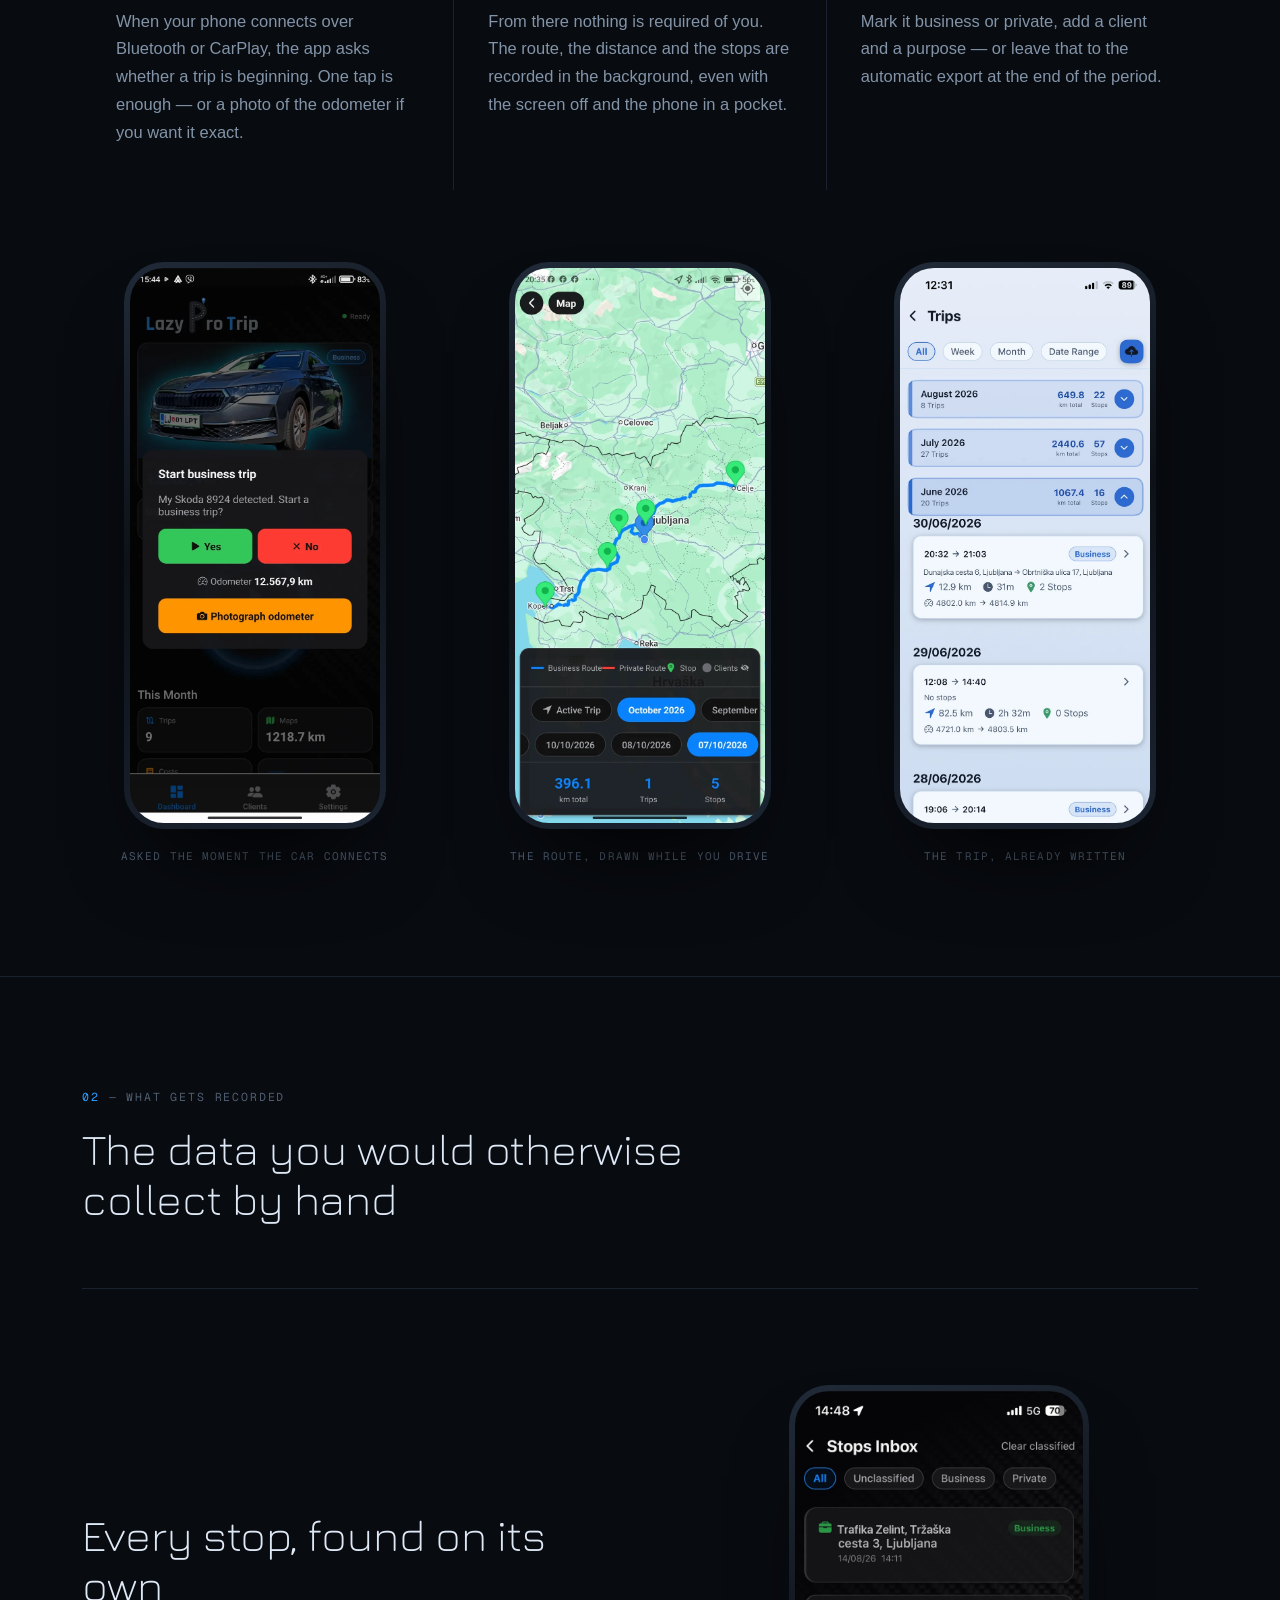
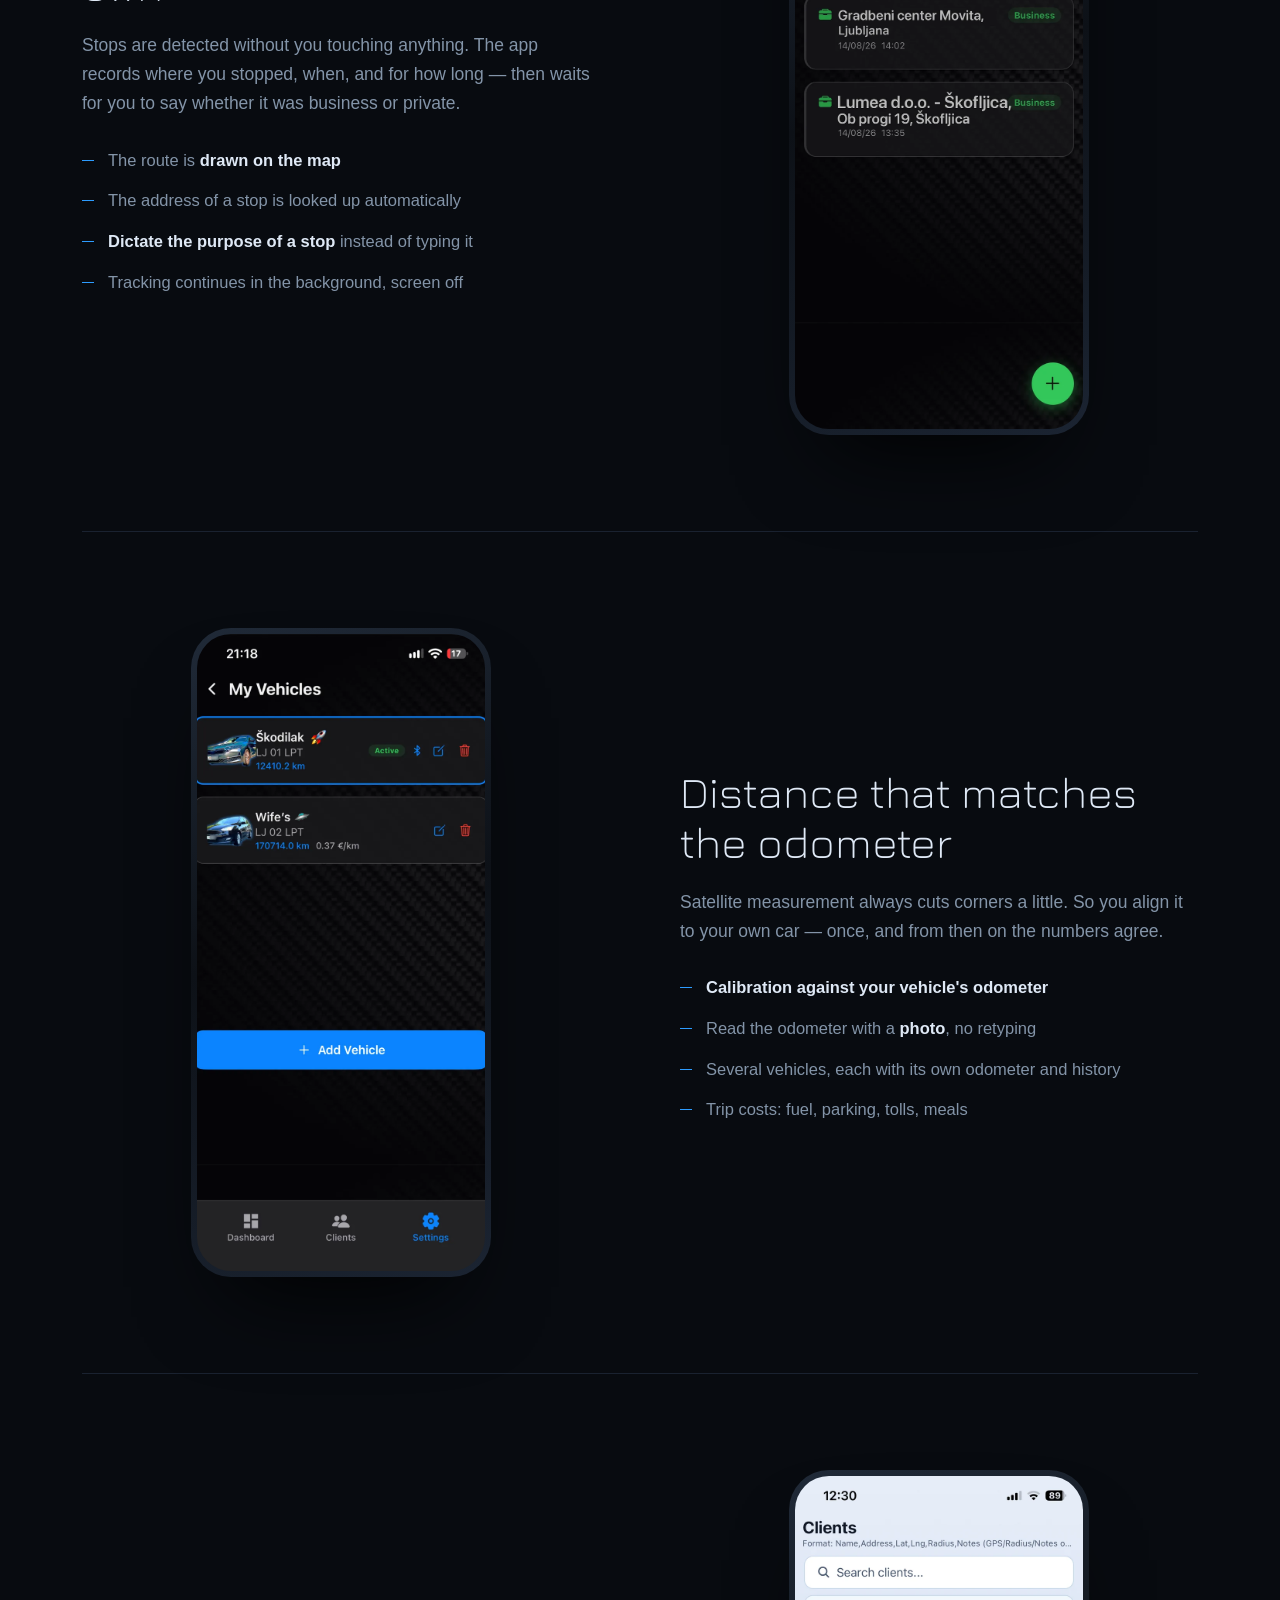
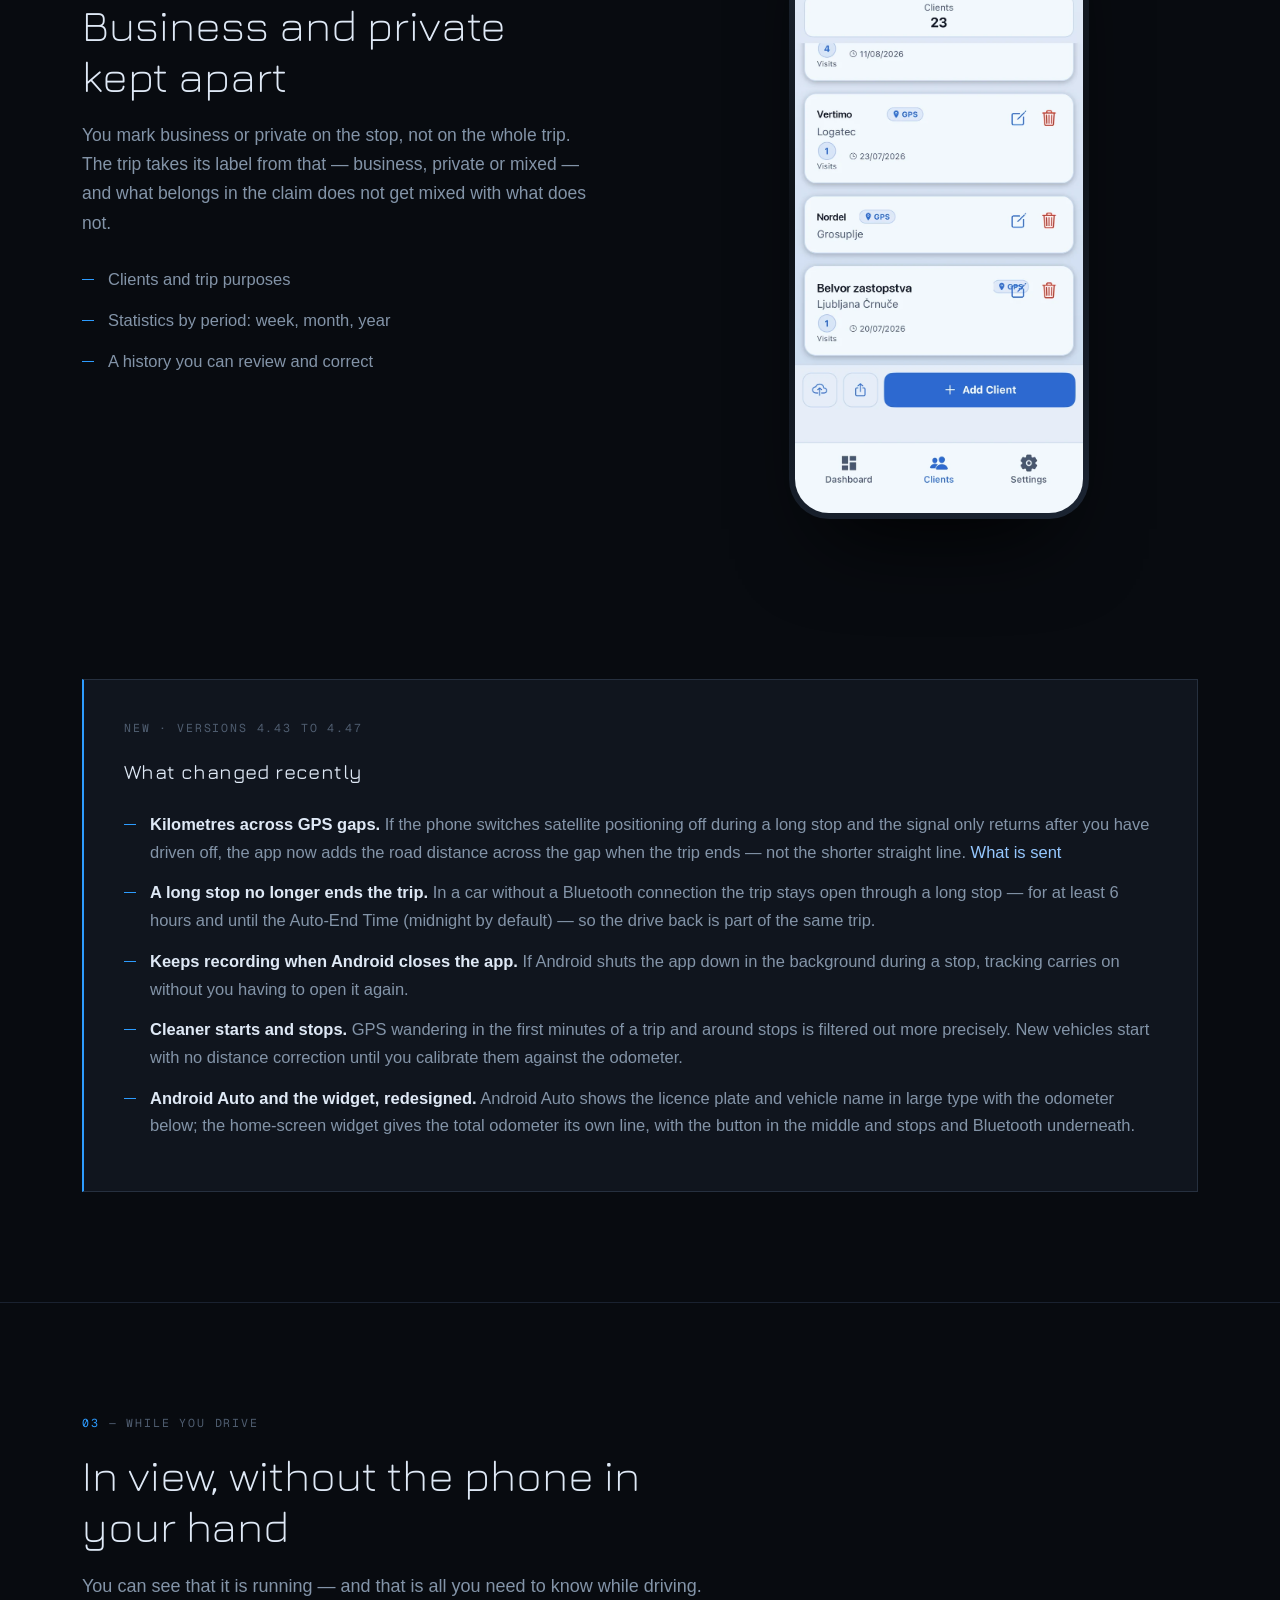
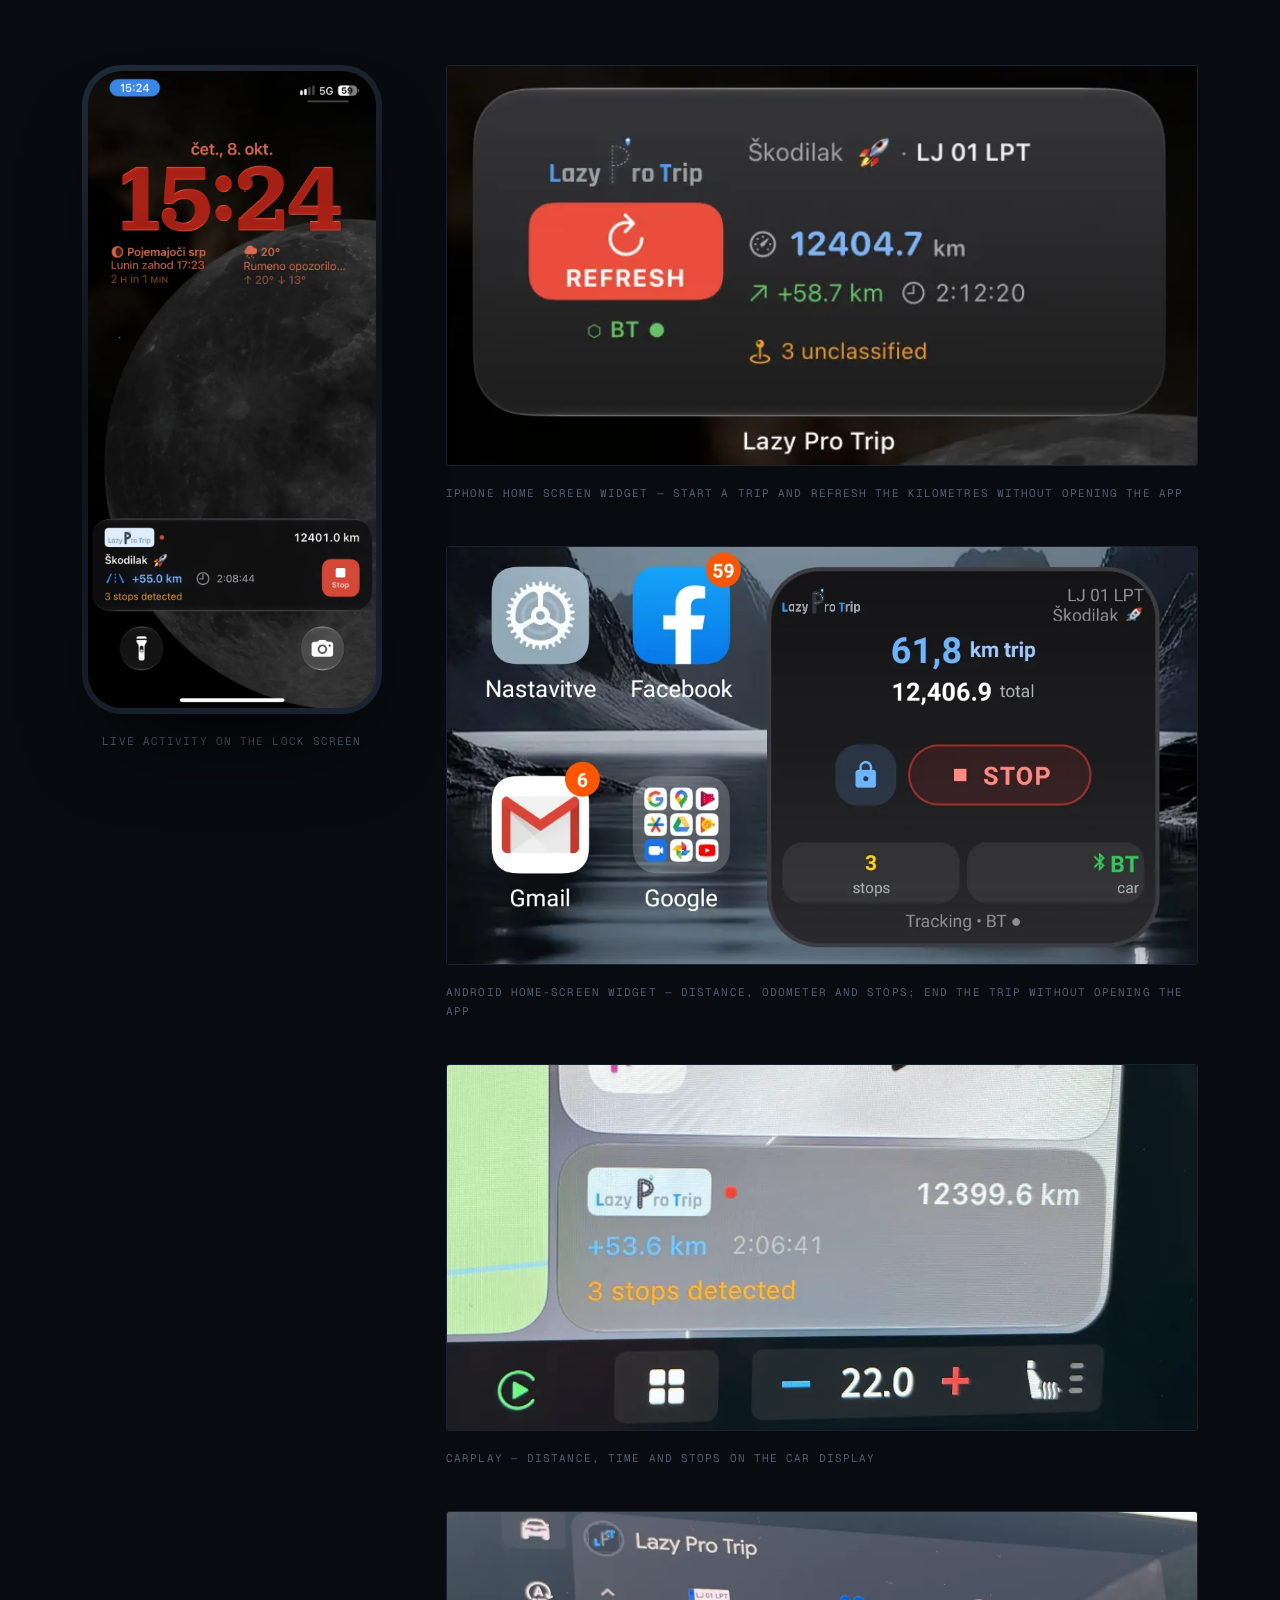
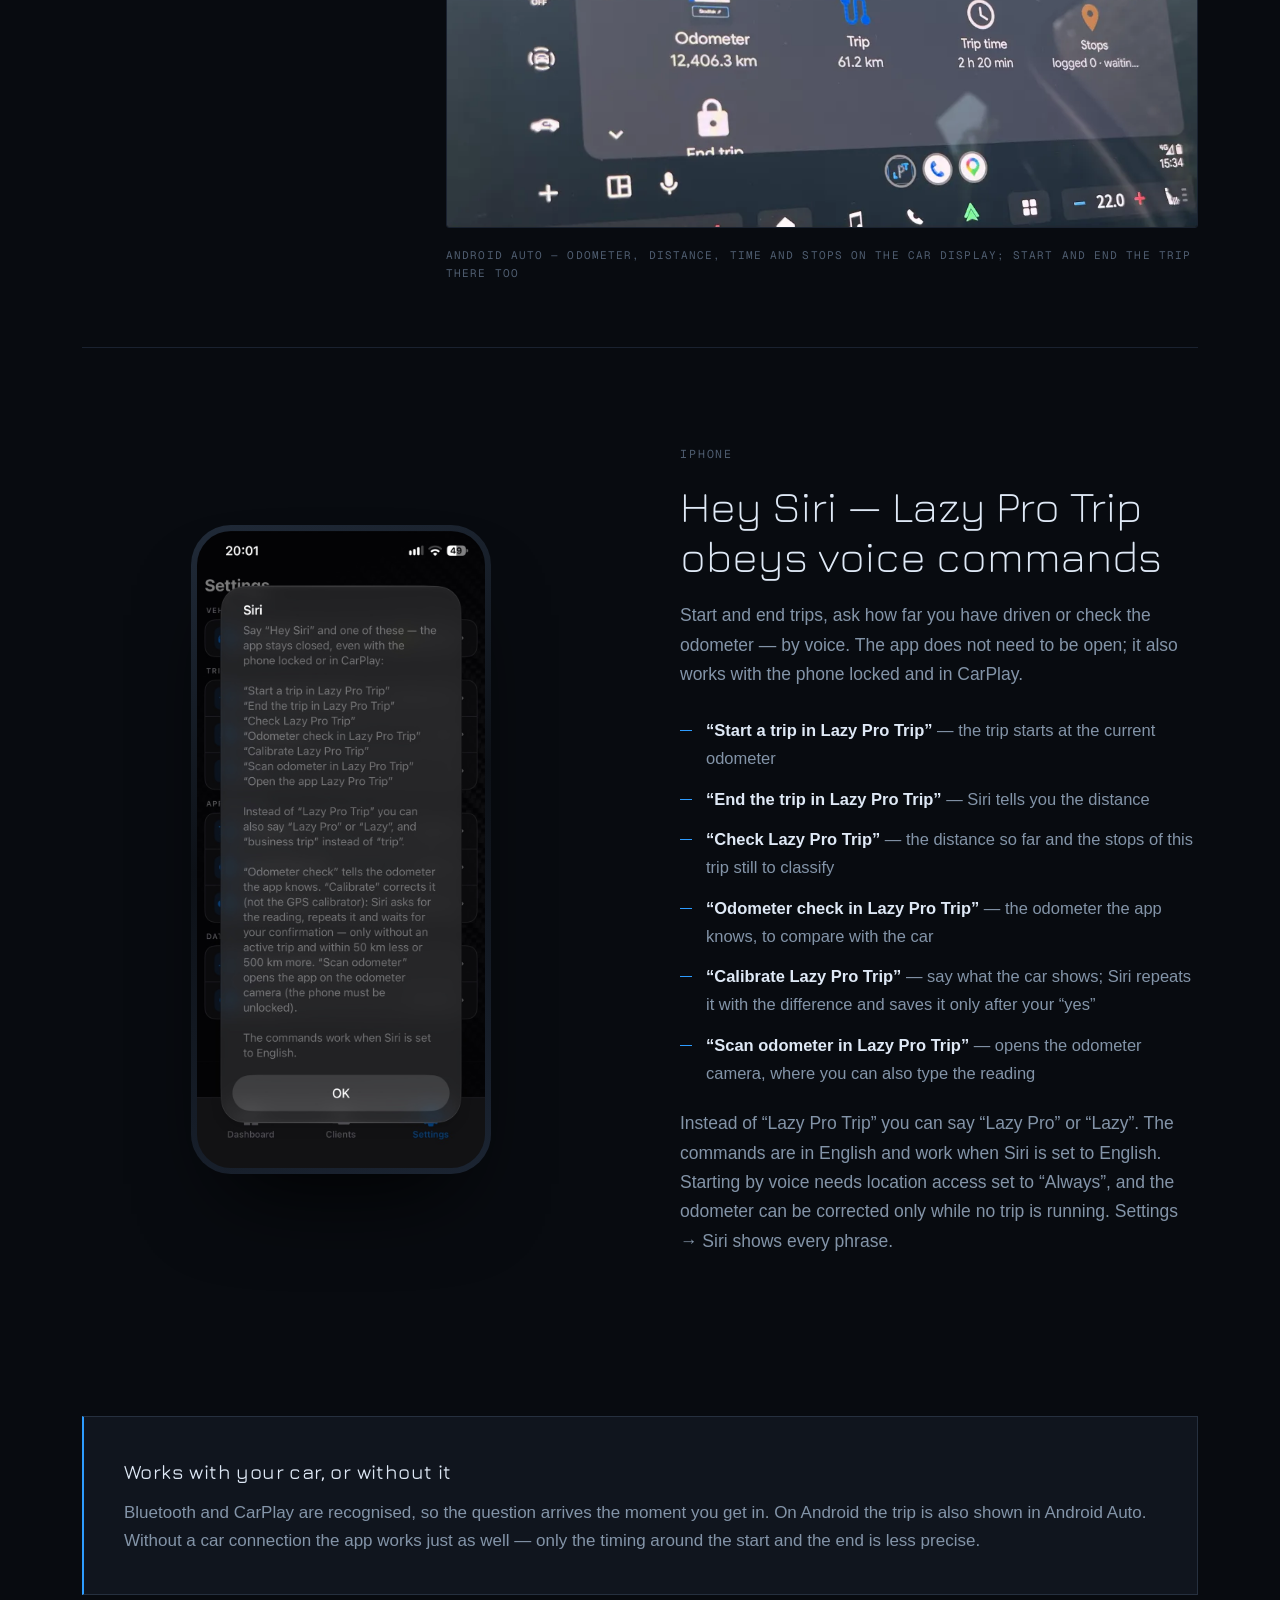
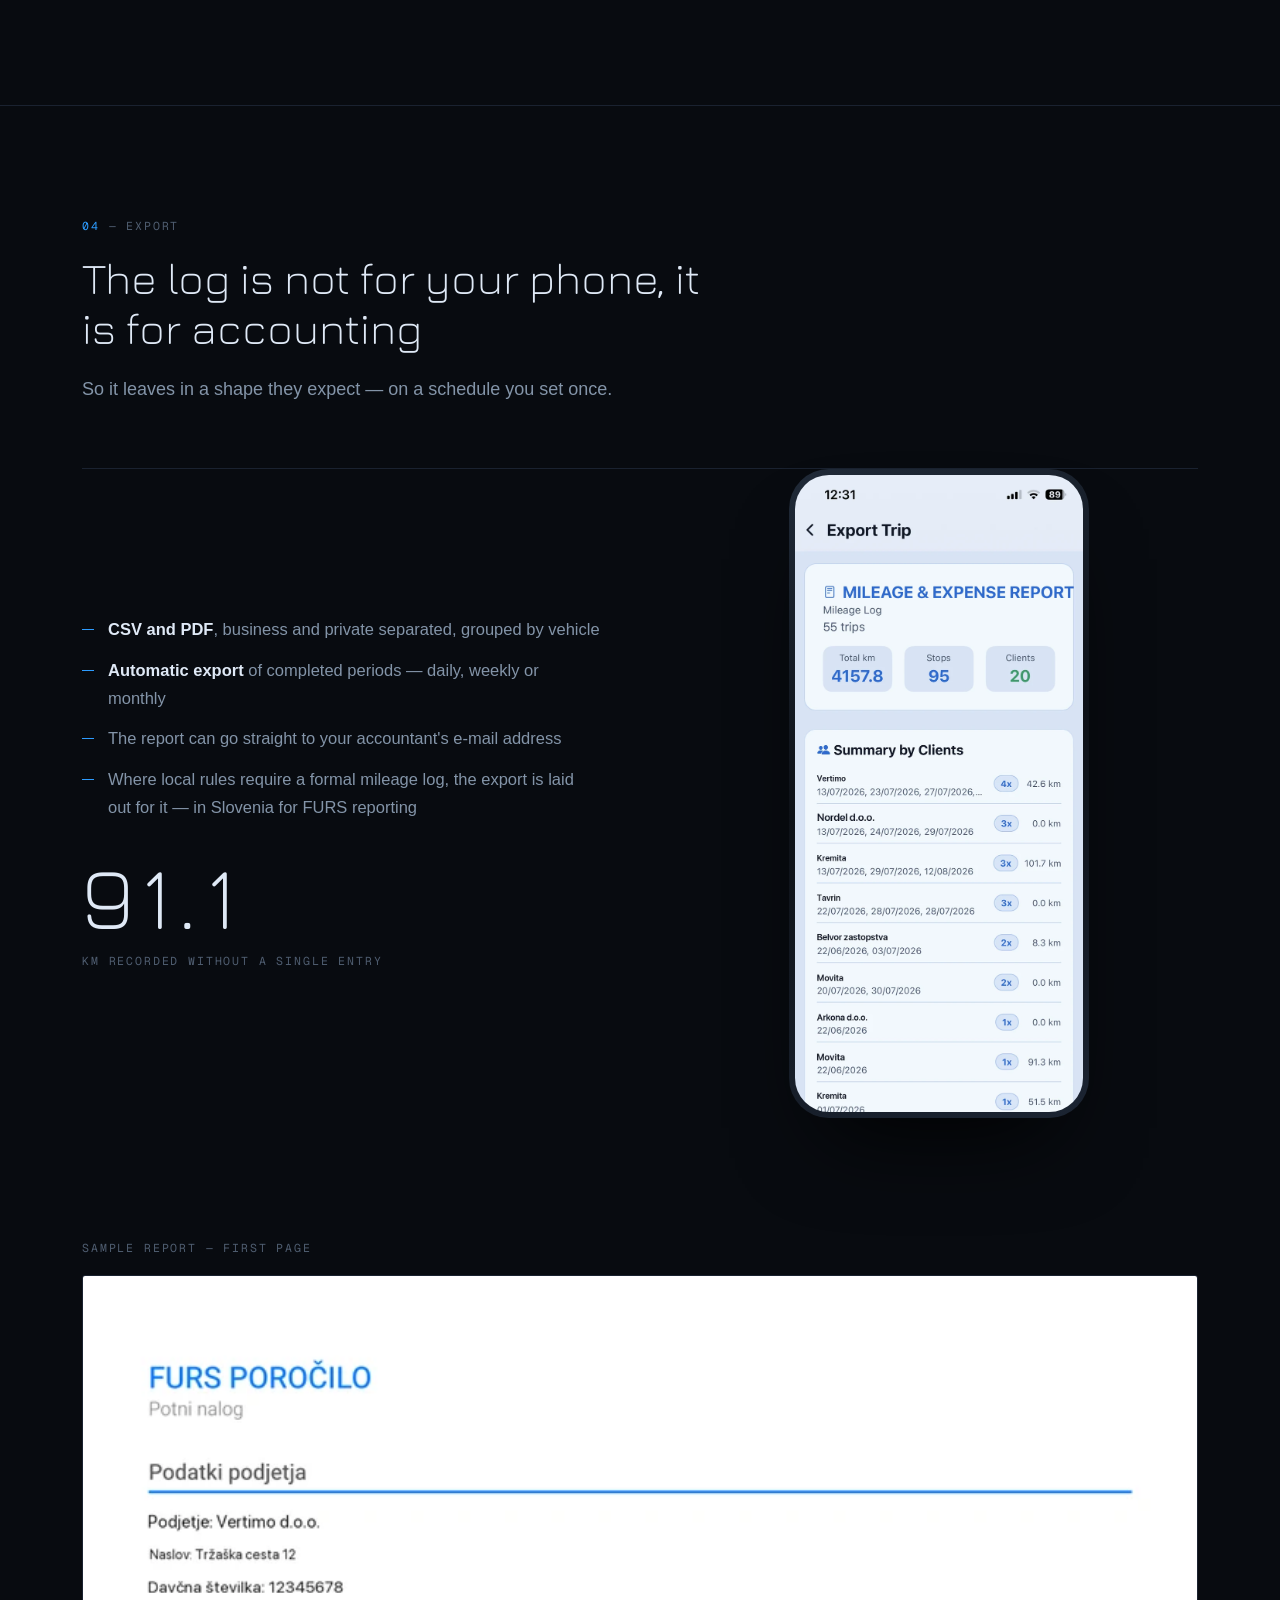
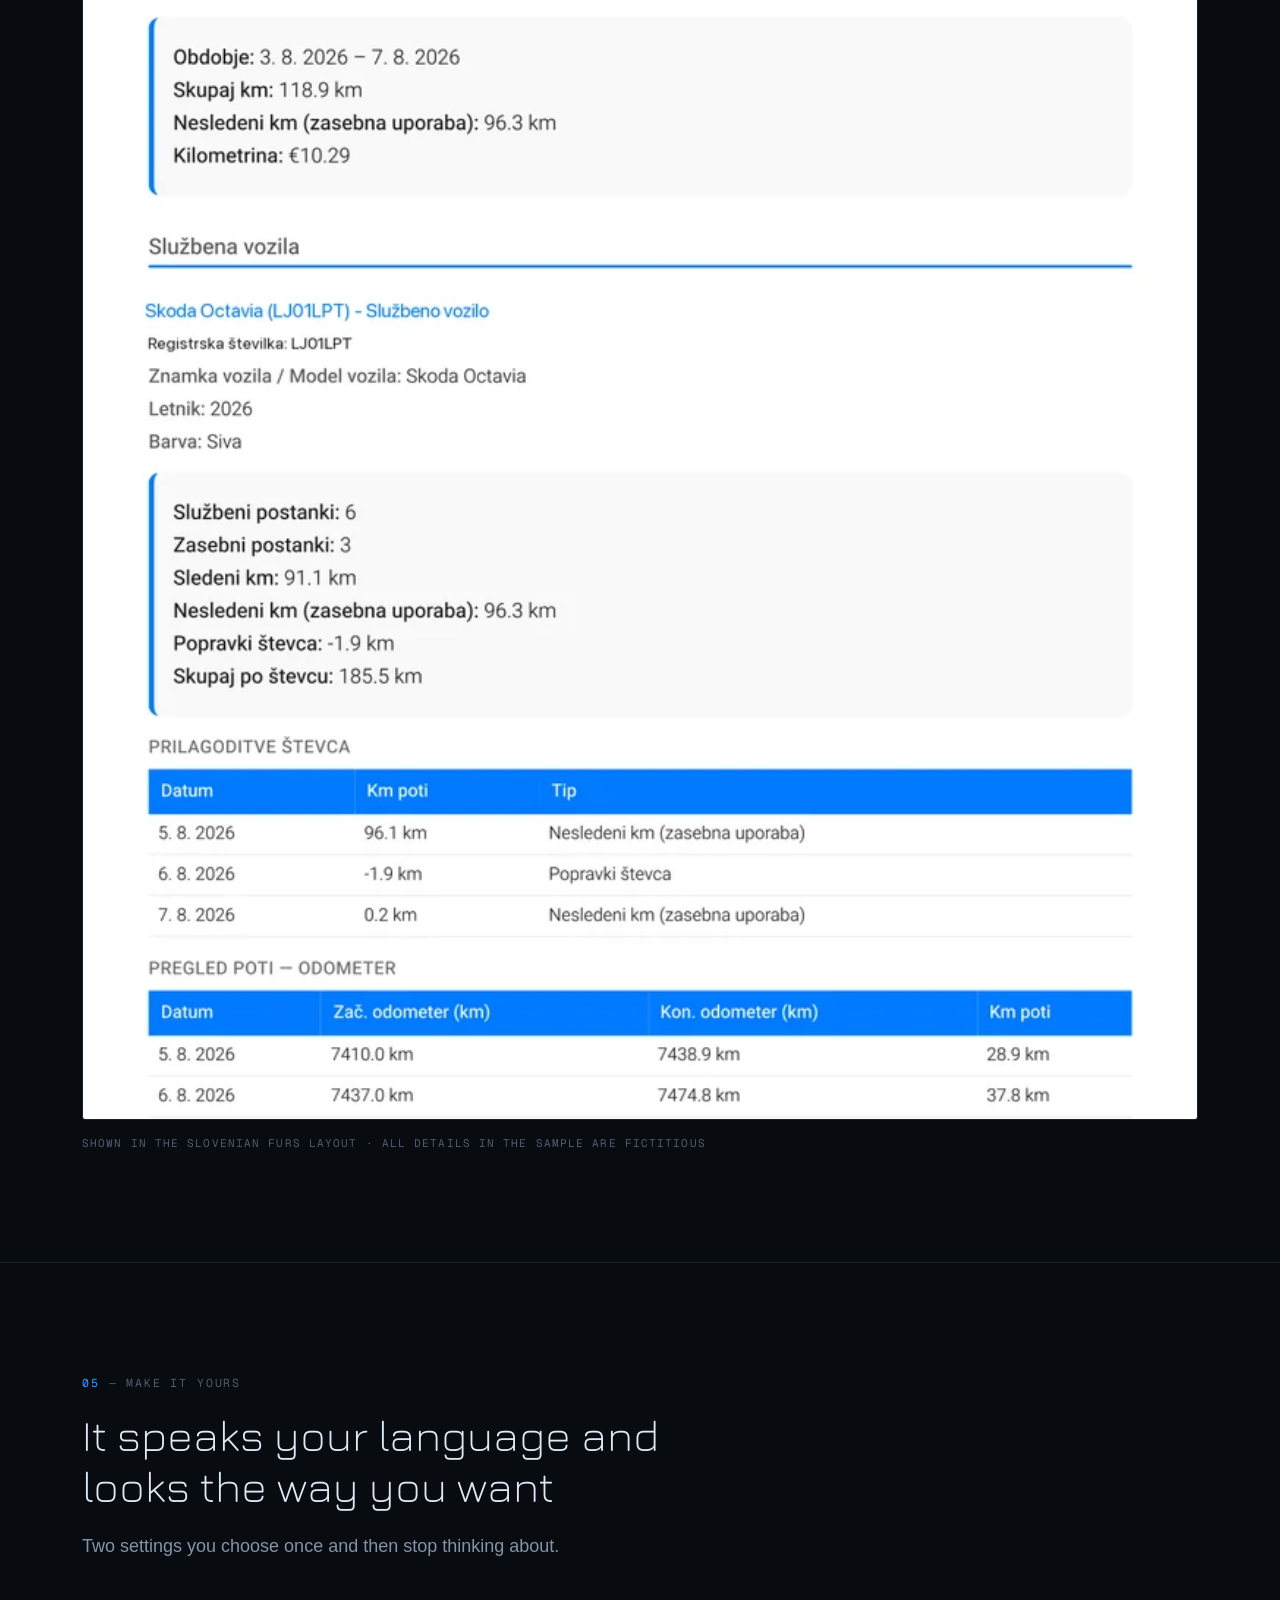
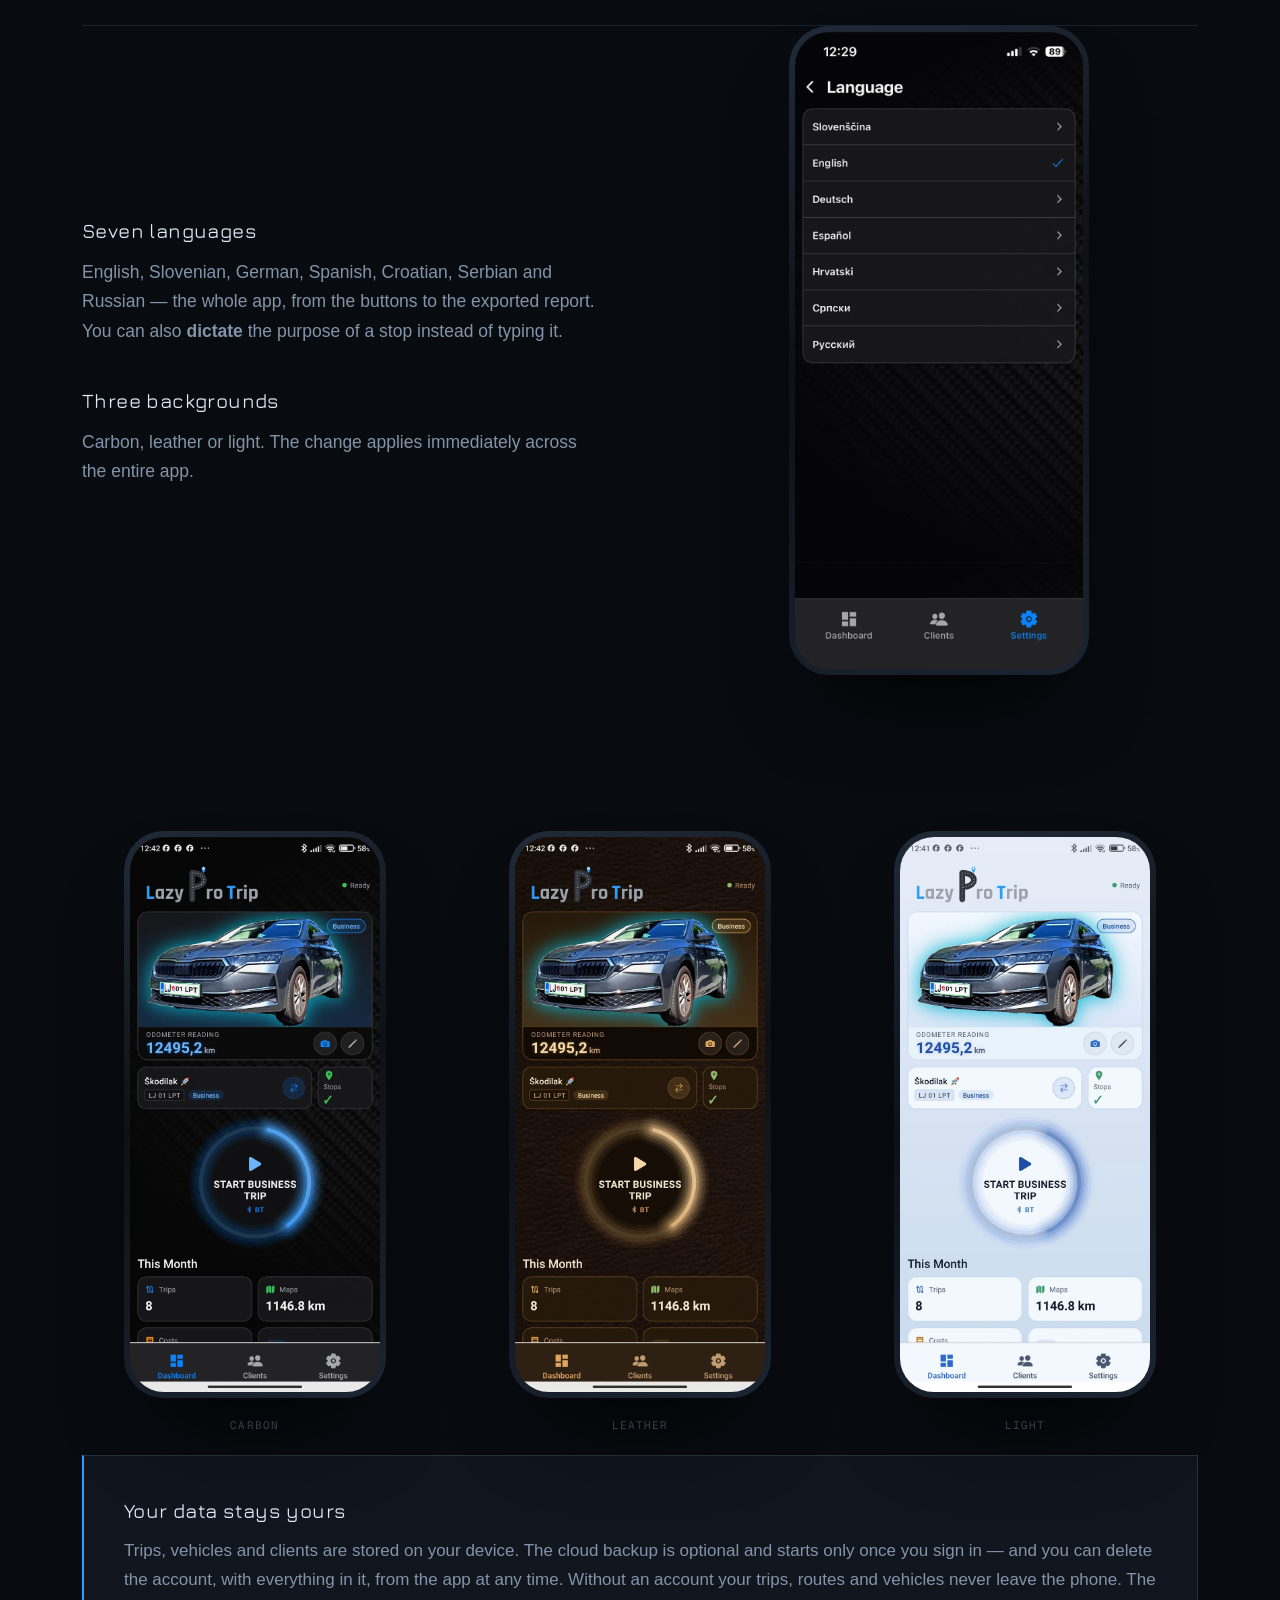
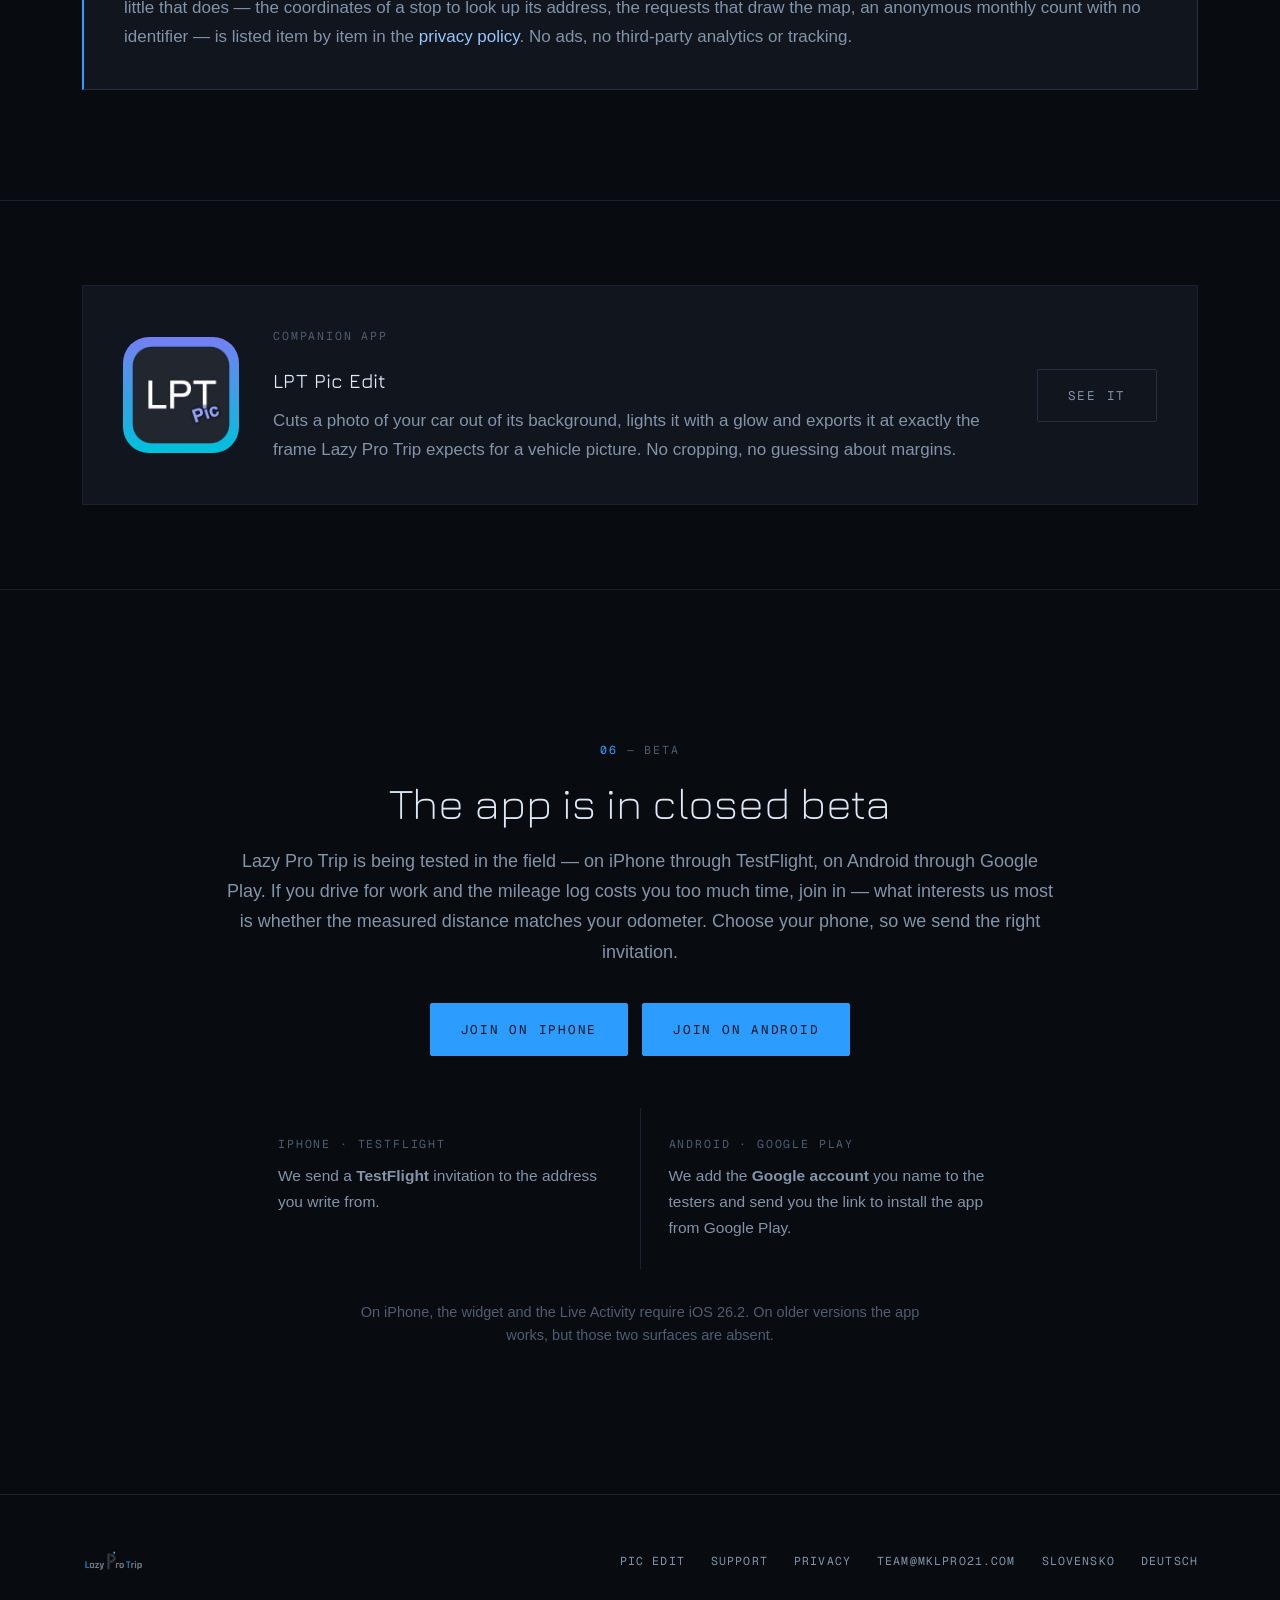
==== commit bab8e503: "Novosti 4.43–4.47 (EN/SL/DE); zasebnost: števec šteje dneve poti (iz veje pogoji-uporabe, brez pogoj" ====
--- a/index.html
+++ b/index.html
@@ -236,25 +236,14 @@
       </div>
     </div>
     <div class="note" style="margin-top:64px">
-      <span class="tag">New · versions 4.41 and 4.42</span>
+      <span class="tag">New · versions 4.43 to 4.47</span>
       <h3>What changed recently</h3>
       <ul class="ticks" style="margin-top:22px">
-        <li><strong>Now on Android too.</strong> The beta is open on Android through Google Play,
-            with its own home-screen widget and Android Auto on the car display. <a href="#beta">Sign up</a></li>
-        <li><strong>Siri voice commands (iPhone).</strong> Start and end trips, check the distance
-            and keep the odometer in step with the car by voice — also with the phone locked
-            or in CarPlay. <a href="#siri">All commands</a></li>
-        <li><strong>Refresh the widget with one tap.</strong> During a trip the widget’s main
-            button is REFRESH — the distance updates without opening the app. The stop count
-            shows only the stops of the current trip.</li>
-        <li><strong>Delete your account from inside the app.</strong> Settings → Cloud Backup →
-            Delete account removes your cloud account together with every copy stored in it —
-            trips and their routes, vehicles, costs, clients and settings. What is on
-            your phone stays on your phone. <a href="/zasebnost/#delete-account">What exactly is deleted</a></li>
-        <li><strong>All your trips in one table, whenever you want.</strong> Settings →
-            Tracking diagnostics → Export raw data produces a single CSV file of every
-            completed trip, one row per day and vehicle: date, times, start and end
-            odometer, vehicle, notes. It is not the official report — it is your data, with no limit.</li>
+        <li><strong>Kilometres across GPS gaps.</strong> If the phone switches satellite positioning off during a long stop and the signal only returns after you have driven off, the app now adds the road distance across the gap when the trip ends — not the shorter straight line. <a href="/zasebnost/">What is sent</a></li>
+        <li><strong>A long stop no longer ends the trip.</strong> In a car without a Bluetooth connection the trip stays open through a long stop — for at least 6 hours and until the Auto-End Time (midnight by default) — so the drive back is part of the same trip.</li>
+        <li><strong>Keeps recording when Android closes the app.</strong> If Android shuts the app down in the background during a stop, tracking carries on without you having to open it again.</li>
+        <li><strong>Cleaner starts and stops.</strong> GPS wandering in the first minutes of a trip and around stops is filtered out more precisely. New vehicles start with no distance correction until you calibrate them against the odometer.</li>
+        <li><strong>Android Auto and the widget, redesigned.</strong> Android Auto shows the licence plate and vehicle name in large type with the odometer below; the home-screen widget gives the total odometer its own line, with the button in the middle and stops and Bluetooth underneath.</li>
       </ul>
     </div>
   </div>
